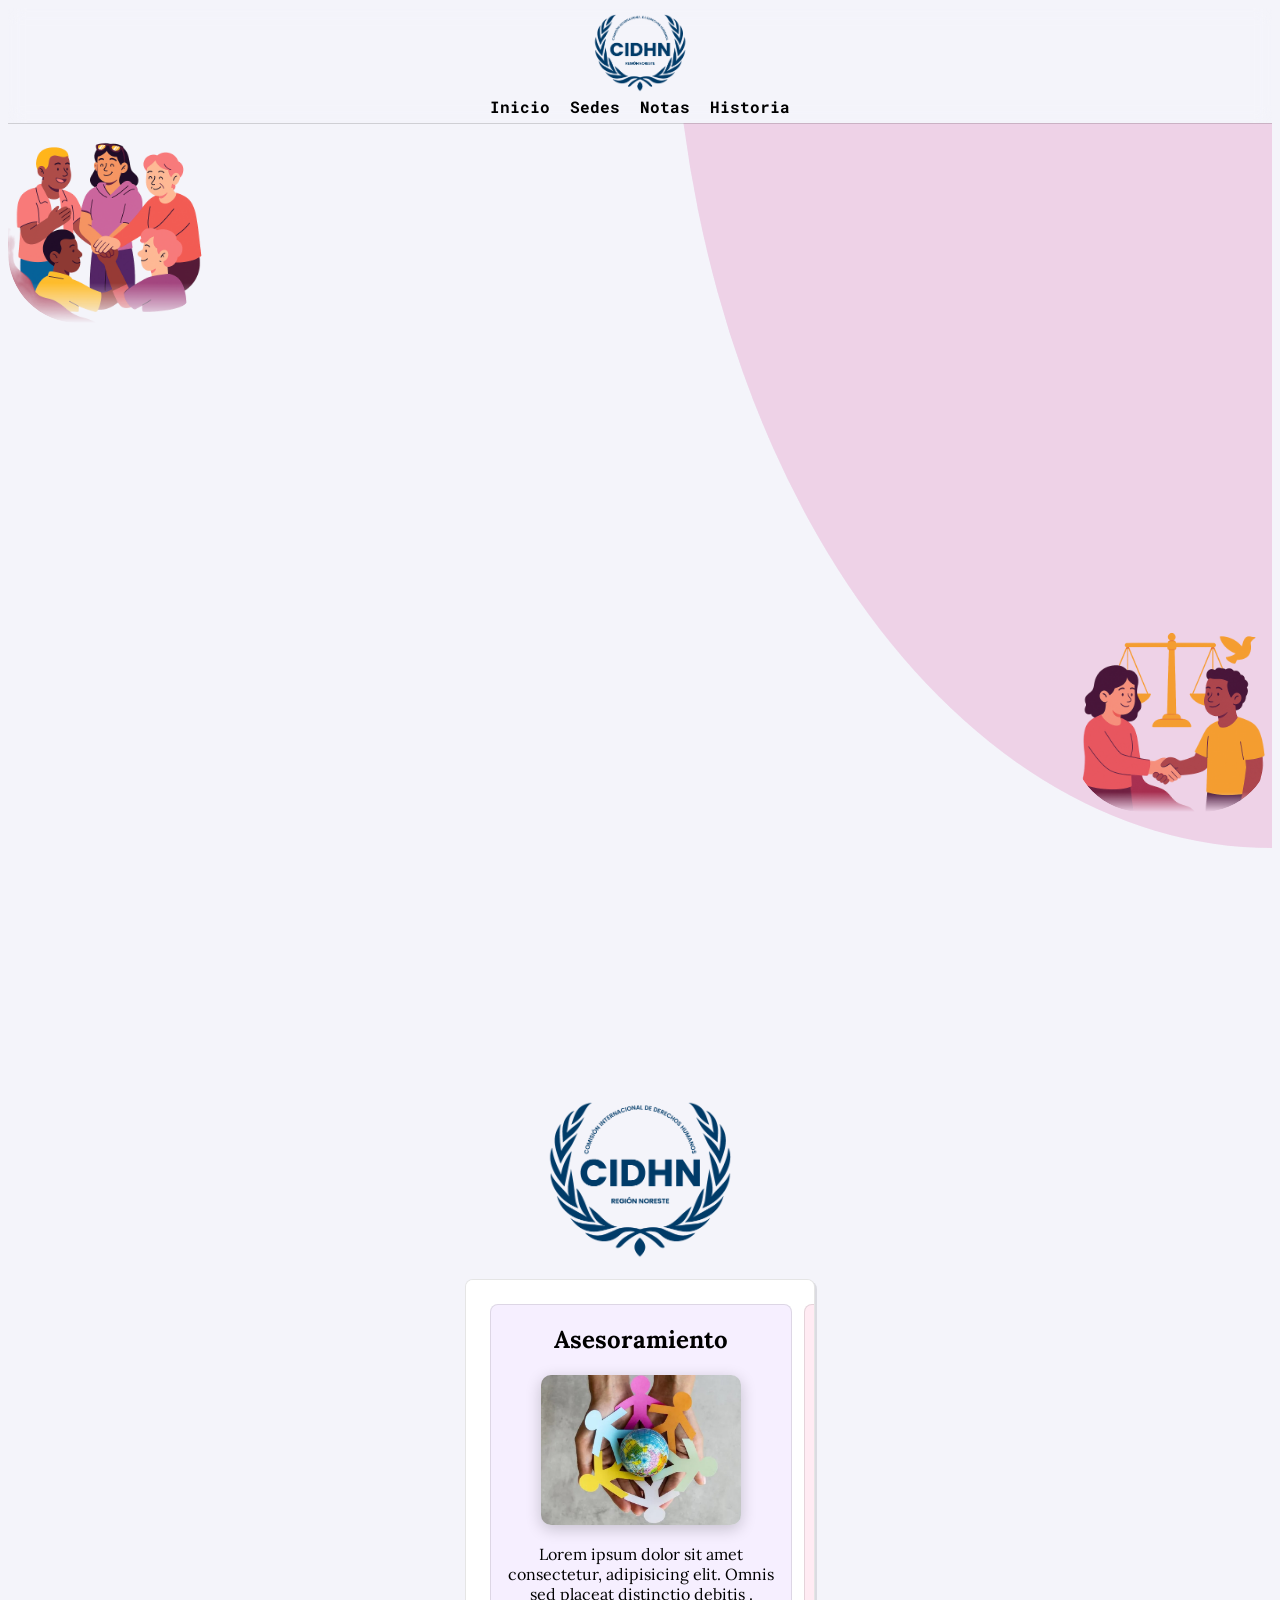
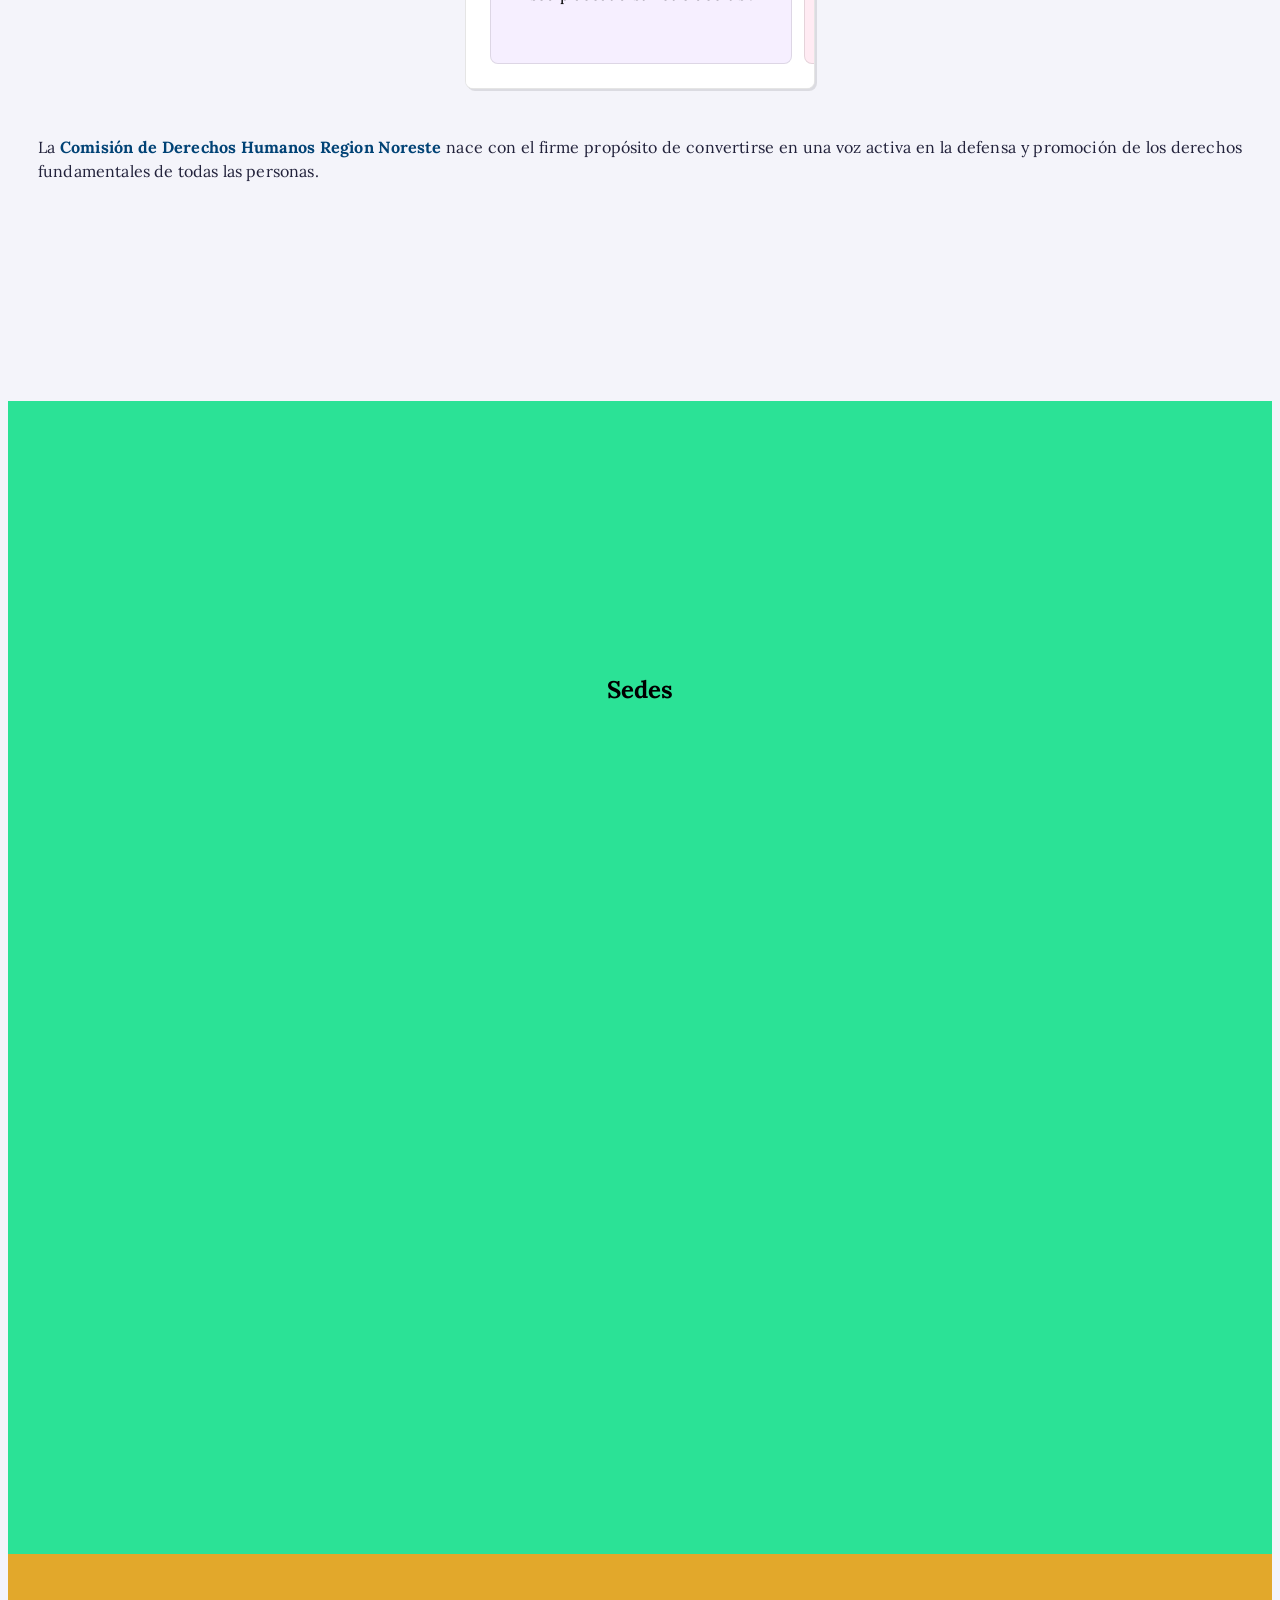
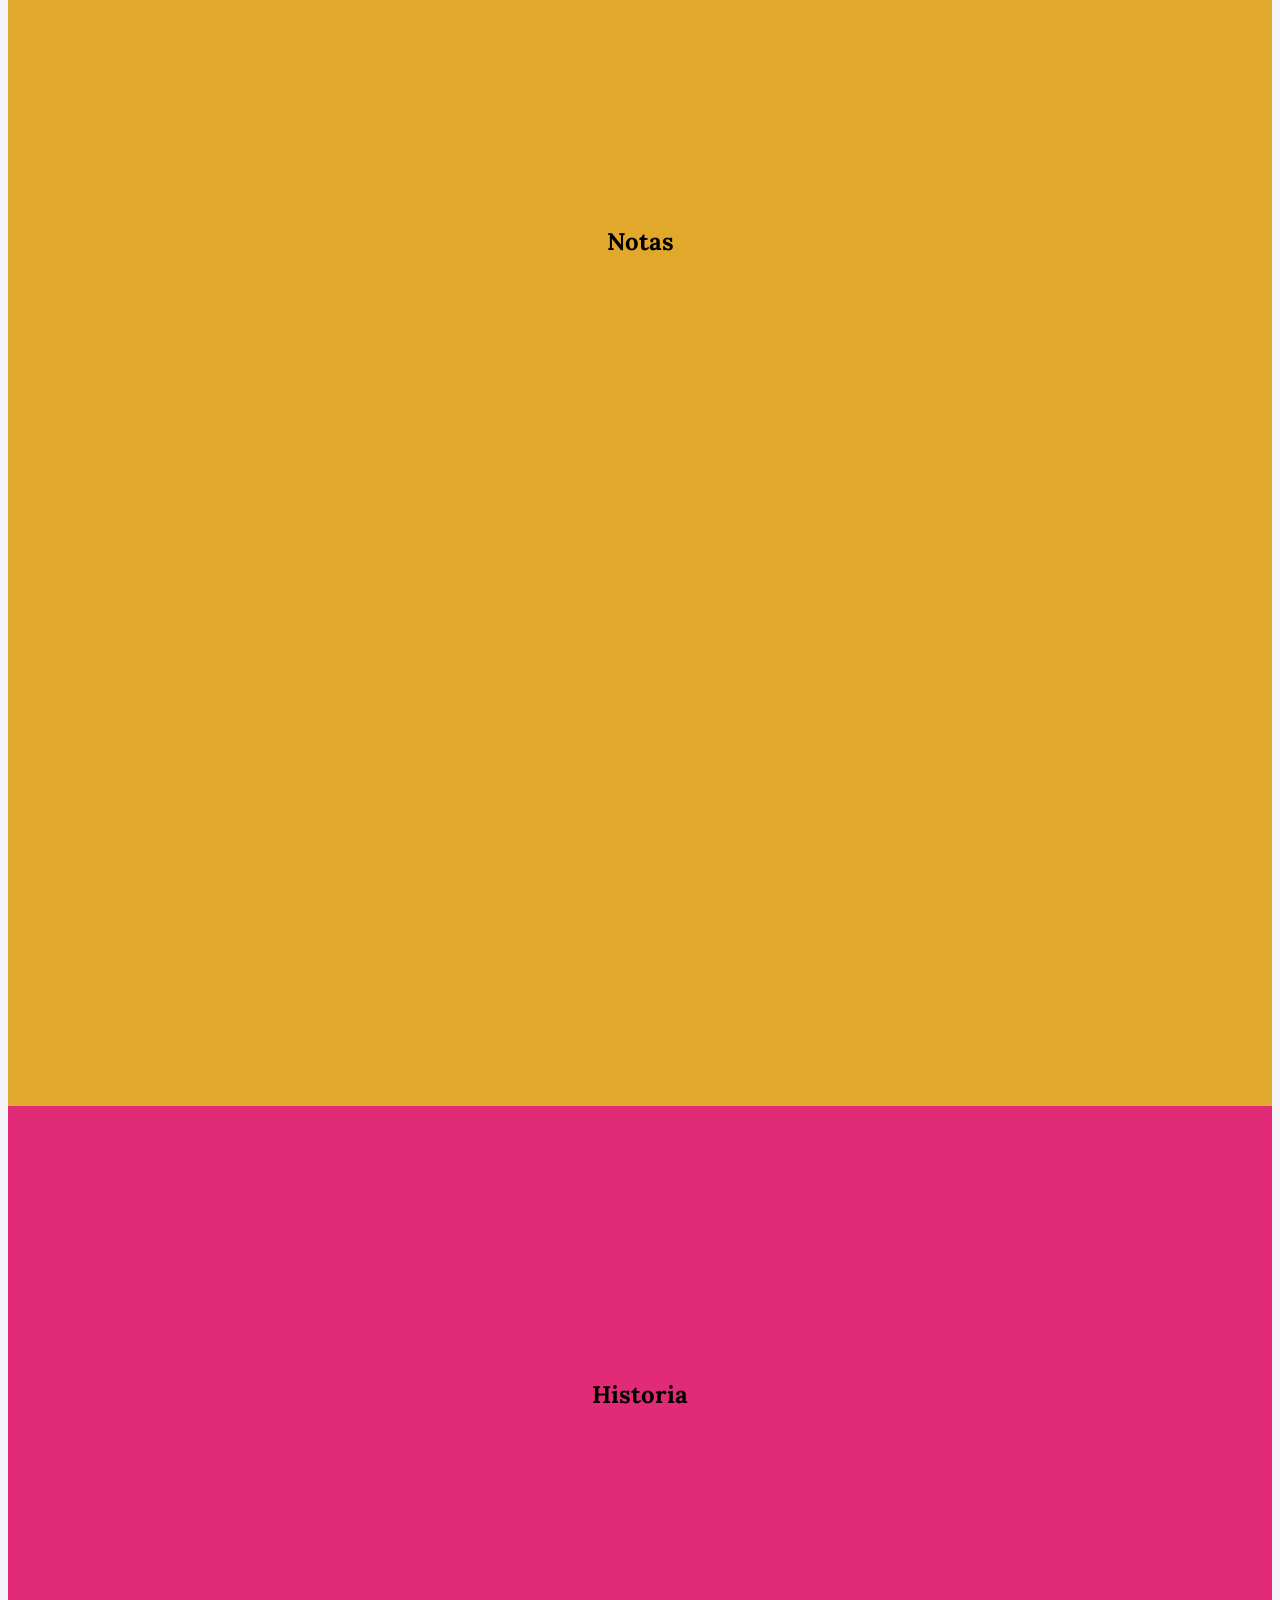
==== index.html @ 3d2352e9 "first commit" ====
<!DOCTYPE html>
<html lang="en">

<head>
    <meta charset="UTF-8">
    <meta name="viewport" content="width=device-width, initial-scale=1.0">
    <link rel="stylesheet" href="./src/public/css/style.css">
    <link
        href="https://fonts.googleapis.com/css2?family=Lora:ital,wght@0,400..700;1,400..700&family=Roboto+Mono:ital,wght@0,100..700;1,100..700&display=swap"
        rel="stylesheet">
    <link rel="stylesheet" href="./src/public/css/waves.css">

    <script src="./src/public/js/script.js"></script>
    <title>CIDHN</title>
</head>

<body>

    <header>
        <nav>
            <div>
                <img id="LogoHeader" src="./src/public/img/Logo.png" alt="">
            </div>

            <div class="Menu">
                <ul>
                    <li><a href="#Inicio">Inicio</a></li>
                    <li><a href="#Sedes">Sedes</a></li>
                    <li><a href="#Notas">Notas</a></li>
                    <li><a href="#Historia">Historia</a></li>
                </ul>
            </div>
        </nav>
    </header>

    <section id="Portada" class="Portada">
        <img id="portada1" src="./src/public/img/Portada/Respeto.png" alt="">
        <img id="portada2" src="./src/public/img/Portada/Justicia.png" alt="">

        <h1 class="Titulo">Comisión Internacional de Derechos Humanos Región Noreste</h1>

        <div class='box'>
            <div class='wave -one'> </div>
            <div class='wave -two'></div>
        </div>
    </section>

    <section id="Inicio">
        <div>
            <img src="./src/public/img/Logo.png" alt="">
        </div>


        <div class="galeria">
            <div class="item" id="card1">
                <h1>Asesoramiento</h1>
                <img src="./src/public/img/cards/derechos.jpg" alt="">
                <p>Lorem ipsum dolor sit amet consectetur, adipisicing elit. Omnis sed placeat distinctio debitis .</p>
            </div>
            <div class="item" id="card2">
                <h1>Asistencia infantil</h1>
                <img src="./src/public/img/cards/niños.jpg" alt="">
                <p>Lorem ipsum dolor sit amet consectetur, adipisicing elit. Omnis sed placeat distinctio debitis.</p>
            </div>
            <div class="item" id="card3">
                <h1>Derecho a salud digna</h1>
                <img src="./src/public/img/cards/salud.jpg" alt="">
                <p>Lorem ipsum dolor sit amet consectetur, adipisicing elit. Omnis sed placeat distinctio debitis.</p>
            </div>
        </div>

        <p>La <span>Comisión de Derechos Humanos Region Noreste</span> nace con el firme propósito de convertirse en una
            voz activa en la defensa y promoción de los derechos fundamentales de todas las personas. <br>


        </p>
    </section>











    <section id="Sedes">
        <h1>Sedes</h1>
    </section>
    <section id="Notas">
        <h1>Notas</h1>
    </section>
    <section id="Historia">
        <h1>Historia</h1>
    </section>

</body>

</html>
---- src/public/css/style.css ----
html {
  scroll-behavior: smooth;
}
body {
  background: #f4f4fa;
  font-family: "Lora", "Roboto Mono", sans-serif;
}

header {
  height: 100px;
  position: sticky;
  top: 0;
  left: 0;
  width: 100%;
  z-index: 1000;
  display: flex;
  flex-direction: column;
  align-items: center;
  justify-content: center;
  backdrop-filter: blur(8px); /* desenfoque para efecto glass */
  transition: height 1s;
  box-shadow: 0 1px 0 0 rgba(0, 0, 0, 0.15);
  padding-bottom: 15px;
}

header.oculto {
  width: 100%;
  height: 50px;
}

#LogoHeader {
  padding-top: 15px;
  transition: opacity 0.5s; /* transición suave de opacidad */
  transition: width 0.8s; /* transición suave de opacidad */
  opacity: 1;
  width: 100px;
  /*  margin-top: 25px; */
}

#LogoHeader.oculto {
  pointer-events: none; /* Opcional: evita que se pueda hacer clic */
  opacity: 0;
  width: 0px;
}

.Menu {
  width: 100%;
}

nav {
  margin: 10px 0;
  display: flex;
  flex-direction: column;
  align-items: center;
  justify-content: center;
}

ul {
  padding: 0;
  margin: 0;
  display: flex;
  justify-content: center;
  gap: 20px;
  list-style: none;
}

li {
  font-family: "Roboto Mono", Poppins, "Courier New", Courier, monospace;
  font-size: 1rem;
  font-weight: 500;
  font-weight: bold;
}

li a {
  color: black;
  text-decoration: none !important;
}

section {
  padding-top: 0;
  /* Sin espacio arriba por defecto */
  text-align: center;
  min-height: 100vh;
  overflow: hidden; /* Limita el contenido visual al área del section */  
}

section:not(.Portada) {
   padding-top: 20%;
  /* Solo los que NO son .inicio */
}

/* Section Portada */

#Portada { 
  position: relative;
  scroll-margin-top: 140px;
  min-height: auto;
  height: 725px; /* <-- Aquí cambias la altura */
}

.Titulo {
  color: #004275;
  margin-top: 60%;
  font-size: 2.5rem;
}

#Portada img {
  width: 200px;
  border-radius: 70px;
}

#portada1 {
  position: absolute;
  top: 0;
  left: 0;
  mask-image: linear-gradient(black 80%, transparent);
}

#portada2 {
  position: absolute;
  bottom: 5%;
  right: 0;
  mask-image: linear-gradient(rgb(255, 255, 255) 90%, transparent);
}
/* Section Inicio */
#Portada,
#Inicio,
#Sedes,
#Notas,
#Historia {
  scroll-margin-top: 115px; /* igual que la altura total del header */
}

#Inicio {
  
}

#Inicio img {
  width: 200px;
}

#Inicio > p {
  padding: 30px;
  text-align: justify;
  font-size: 1rem;
  letter-spacing: 0.01em;
  color: #22223b;
  line-height: 1.5;
  text-rendering: optimizeLegibility;
}
#Inicio > p span {
  font-weight: bold;
  color: #004275;
  font-size: 1.01rem;
}

.galeria {
  /* background-color: rgb(208, 226, 43); */
  display: flex;
  overflow-x: scroll;
  padding: 24px;
  width: 300px;
  height: 360px;
  scroll-snap-type: x mandatory;
  scroll-padding: 24px;
  border-radius: 8px;
  gap: 12px;
  margin: 1rem auto;
  background-color: #ffffff;
  border: 1px solid rgba(0, 0, 0, 0.1);
  box-shadow: 2px 2px 0 0 rgba(0, 0, 0, 0.1);
  scrollbar-width: none;
}

.galeria .item {
  flex: 0 0 100%;
  padding: 0px;
  border-radius: 8px;
  scroll-snap-align: start;
  border: 1px solid rgba(0, 0, 0, 0.1);
}
.item p {
  margin: 10px 0;
  padding: 5px 10px;
}

.item img {
  width: 90%;
  height: 150px;
  object-fit: cover;
  border-radius: 10px;
  box-shadow: 0 4px 16px rgba(0, 0, 0, 0.2);
}

#card1 {
  background-color: rgba(176, 127, 255, 0.121);
}
#card2 {
  background-color: rgba(253, 94, 155, 0.121);
}
#card3 {
  background-color: rgba(202, 37, 207, 0.121);
}

/* Section Sedes */
#Sedes {
  background-color: rgb(43, 226, 150);
  scroll-margin-top: 150px;
}

/* Section Notas */
#Notas {
  background-color: rgb(226, 168, 43);
  scroll-margin-top: 150px;
}

/* Section Historia */
#Historia {
  background-color: rgb(226, 43, 119);
  scroll-margin-top: 150px;
}
---- src/public/css/waves.css ----
.wave {
  /* margin-left: 150px;
  margin-top: 250px; */
  position: absolute;
  width: 1200px;
  height: 1800px; 
  border-radius: 50%;
  opacity: 0.4;
  bottom: 0;
  left: 100%;
  transform: translateX(-50%); 
}

.wave.-one {
  animation: rotate 15s infinite linear;
  opacity: 5%;
  background: rgb(255, 0, 0);
}

.wave.-two {
  animation: rotate 25s infinite linear;
  opacity: 10%;
  background: rgb(180, 20, 180);
}

@keyframes rotate {
  from {
    transform: translateX(-80%) rotate(0deg);
  }
  to {
    transform: translateX(-50%) rotate(360deg);
  }
}
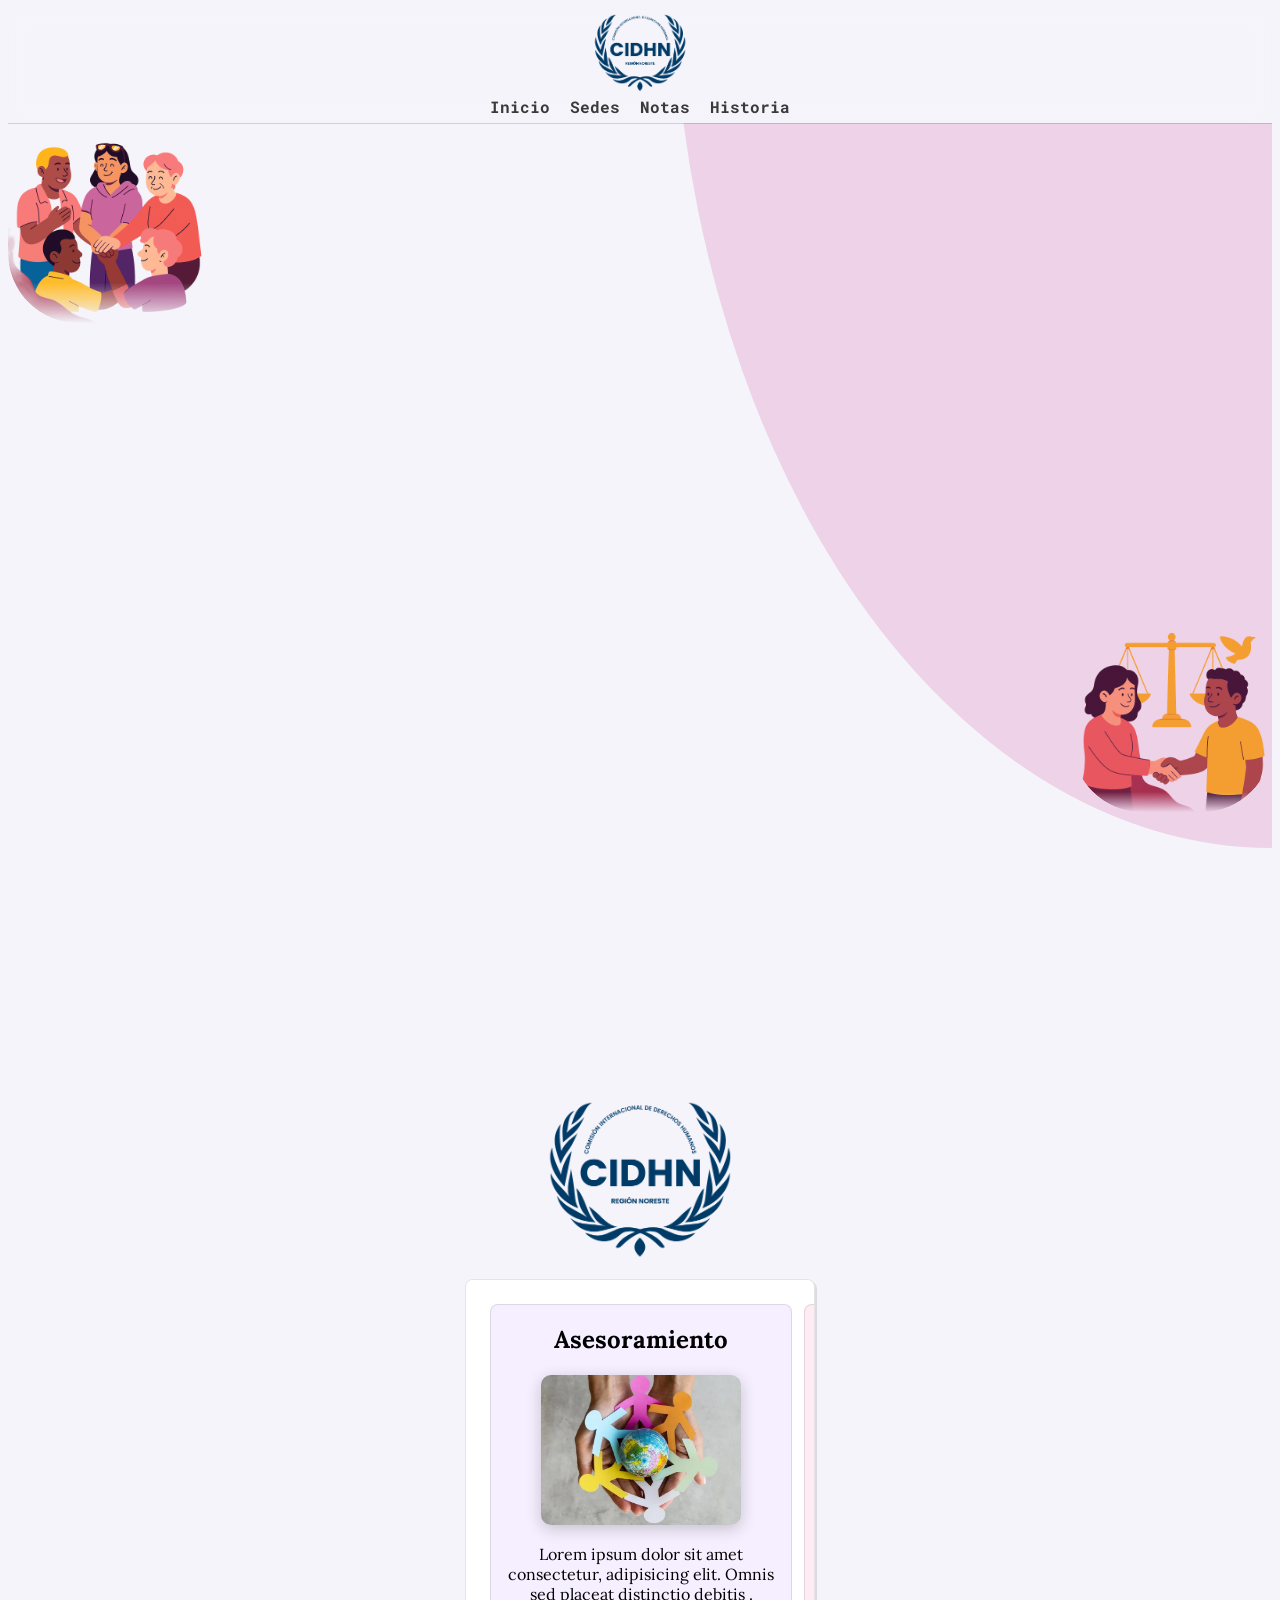
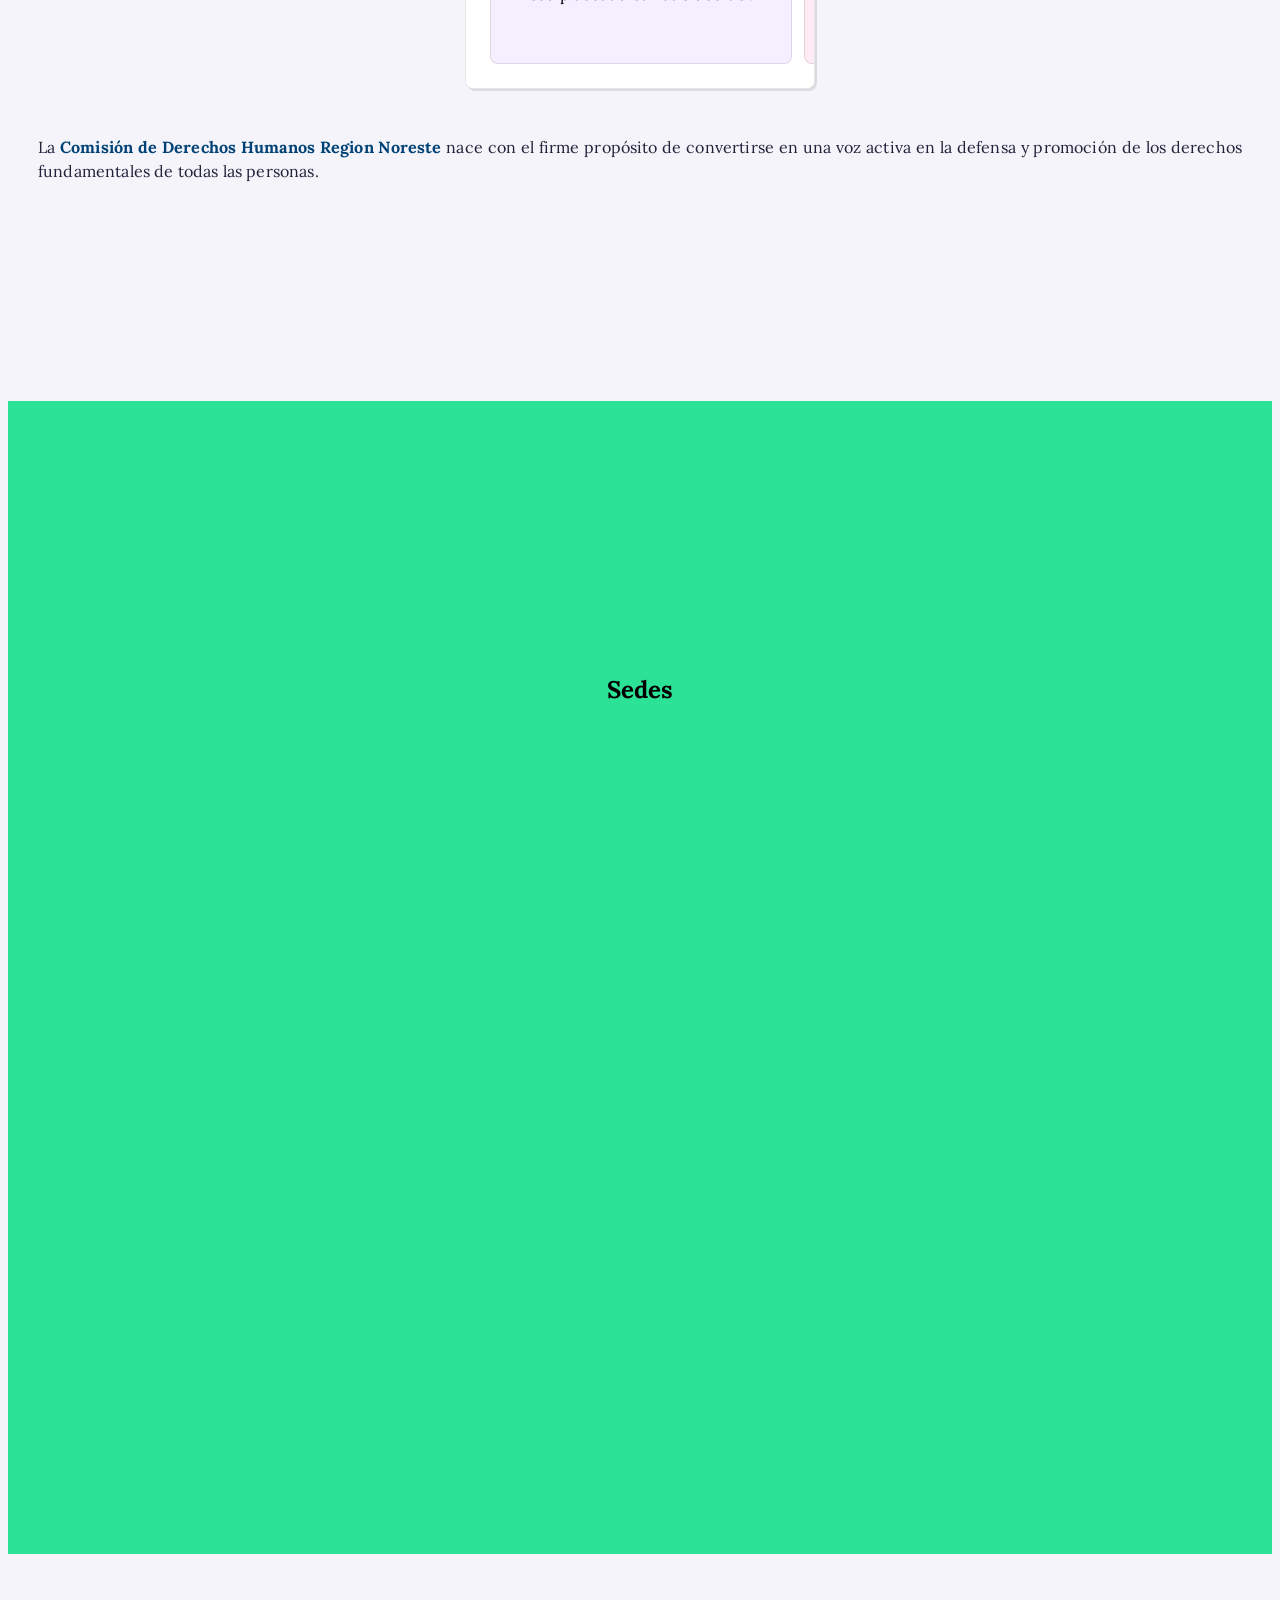
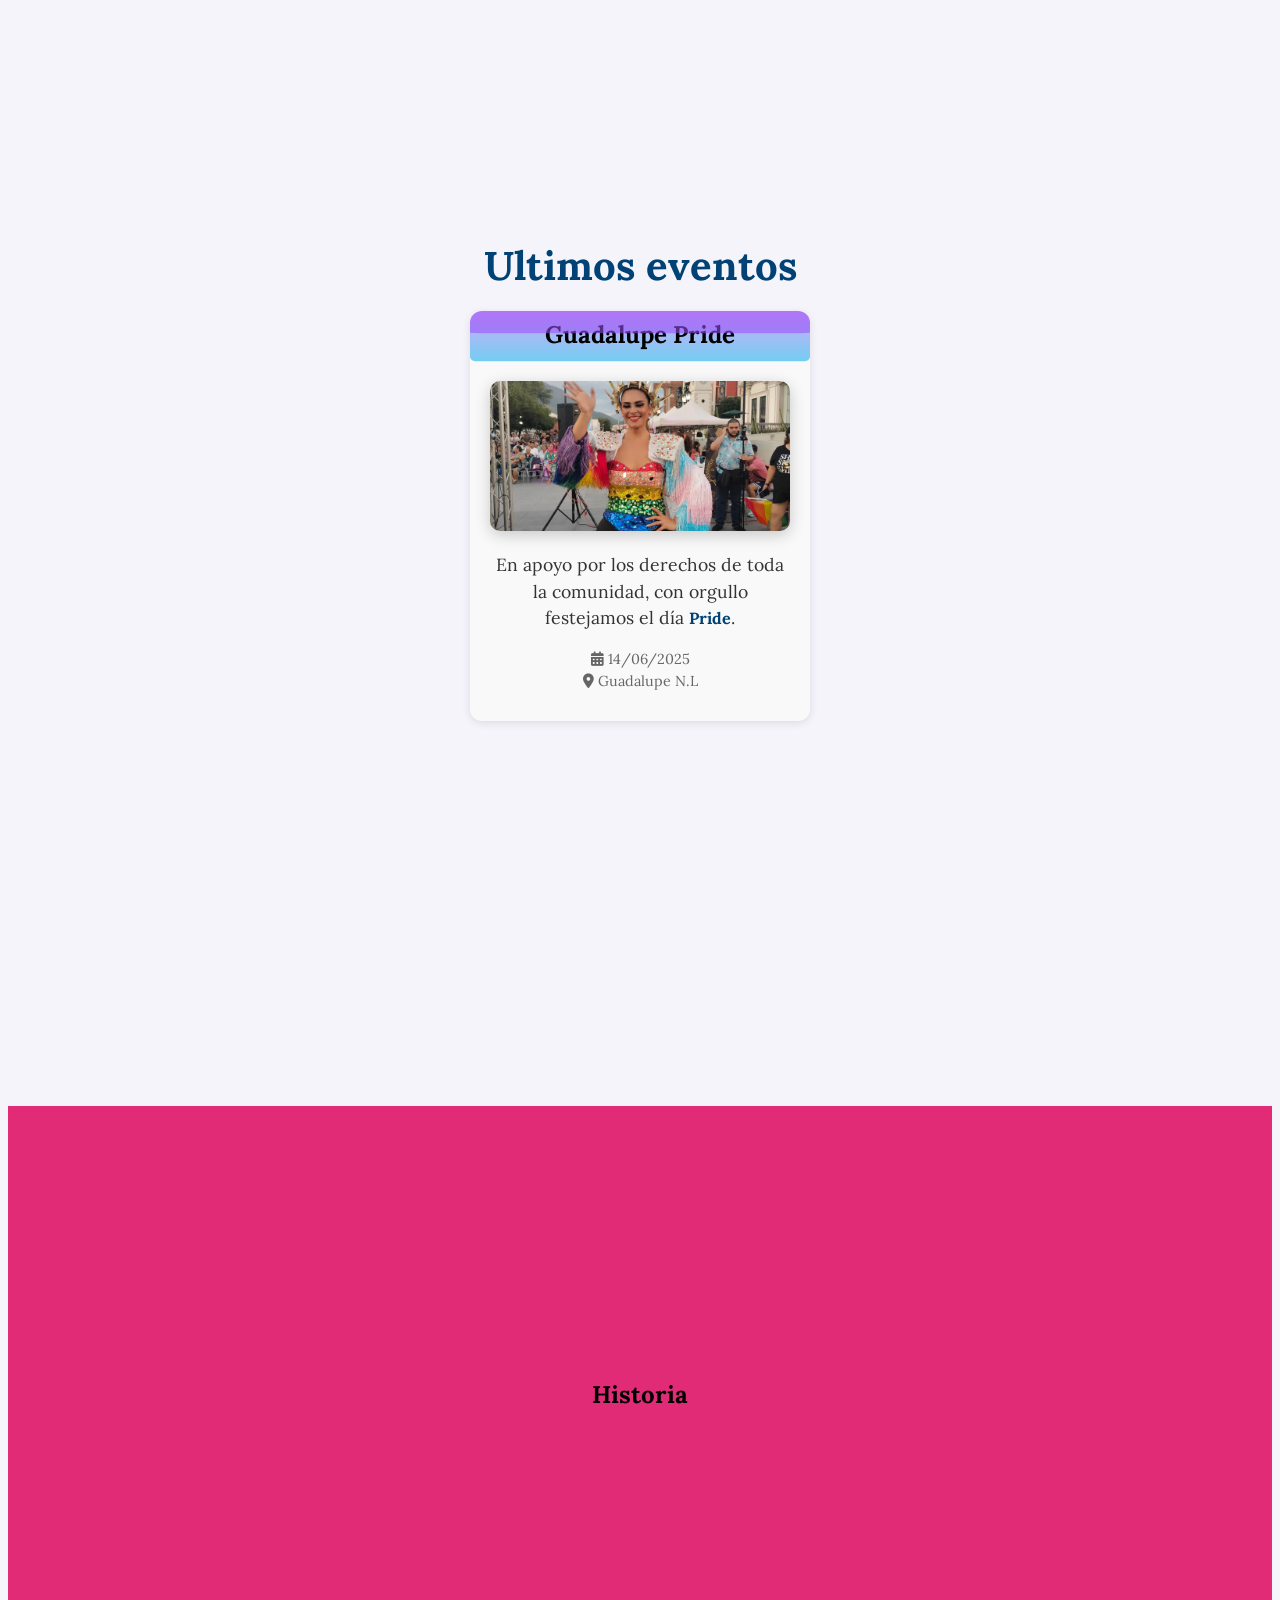
==== commit aef598e8: "Nuevo registro" ====
--- a/index.html
+++ b/index.html
@@ -9,6 +9,8 @@
         href="https://fonts.googleapis.com/css2?family=Lora:ital,wght@0,400..700;1,400..700&family=Roboto+Mono:ital,wght@0,100..700;1,100..700&display=swap"
         rel="stylesheet">
     <link rel="stylesheet" href="./src/public/css/waves.css">
+    <link rel="stylesheet" href="./src/public/css/cards.css">
+    <link rel="stylesheet" href="https://cdn.jsdelivr.net/npm/@fortawesome/fontawesome-free@6.5.2/css/all.min.css">
 
     <script src="./src/public/js/script.js"></script>
     <title>CIDHN</title>
@@ -89,9 +91,33 @@
     <section id="Sedes">
         <h1>Sedes</h1>
     </section>
+
+
+
+
     <section id="Notas">
-        <h1>Notas</h1>
+        <h1>Ultimos eventos</h1>
+        <div class="notas">
+            <div class="nota">
+                <div class="wrapper">
+                    <div class="waveNote"></div>
+                    <h2>Guadalupe Pride</h2>
+                </div>
+                <div class="contenido-nota">
+                    <img src="./src/public/img/historias/h1.jpg" alt="">
+                    <p>En apoyo por los derechos de toda la comunidad, con orgullo festejamos el día <span>Pride</span>.
+                    </p>
+
+                    <p class="footerNote"><i class="fa-solid fa-calendar-days"></i> 14/06/2025 <br>
+                        <i class="fa-solid fa-location-dot"></i> Guadalupe N.L
+                    </p>
+                </div>
+            </div>
+        </div>
     </section>
+
+
+
     <section id="Historia">
         <h1>Historia</h1>
     </section>
--- a/src/public/css/style.css
+++ b/src/public/css/style.css
@@ -72,7 +72,7 @@
 }
 
 li a {
-  color: black;
+  color: rgb(58, 58, 58);
   text-decoration: none !important;
 }
 
@@ -81,17 +81,17 @@
   /* Sin espacio arriba por defecto */
   text-align: center;
   min-height: 100vh;
-  overflow: hidden; /* Limita el contenido visual al área del section */  
+  overflow: hidden; /* Limita el contenido visual al área del section */
 }
 
 section:not(.Portada) {
-   padding-top: 20%;
+  padding-top: 20%;
   /* Solo los que NO son .inicio */
 }
 
 /* Section Portada */
 
-#Portada { 
+#Portada {
   position: relative;
   scroll-margin-top: 140px;
   min-height: auto;
@@ -132,7 +132,6 @@
 }
 
 #Inicio {
-  
 }
 
 #Inicio img {
@@ -210,8 +209,73 @@
 
 /* Section Notas */
 #Notas {
-  background-color: rgb(226, 168, 43);
   scroll-margin-top: 150px;
+}
+
+#Notas > h1 {
+  color: #004275;
+  font-size: 2.5rem;
+  margin-bottom: 20px;
+  font-weight: bold;
+}
+
+.notas {
+  display: flex;
+  flex-direction: column;
+  align-items: center;
+  justify-content: center;
+}
+
+.notas .nota {
+  width: 300px;
+  height: 300px;
+  border-radius: 8px;
+  box-shadow: 0 4px 16px rgba(0, 0, 0, 0.2);
+  padding: 10px 20px;
+
+  position: relative;
+  overflow: hidden;
+  background-color: #f9f9f9;
+  border-radius: 12px;
+  box-shadow: 0 2px 8px rgba(0, 0, 0, 0.1);
+
+  padding-bottom: 100px; /* Espacio para las olas */
+}
+
+.nota .titulo {
+  font-size: 1.2rem;
+  font-weight: bold;
+  color: #004275;
+  margin-bottom: 10px;
+  background-color: rgb(120, 199, 199);
+}
+
+.nota img {
+  margin-top: 20%;
+  width: 100%;
+  height: 150px;
+  object-fit: cover;
+  border-radius: 10px;
+  box-shadow: 0 4px 16px rgba(0, 0, 0, 0.2);
+}
+
+.nota p {
+  font-size: 1.1rem;
+  color: #333;
+  line-height: 1.5;
+}
+
+span {
+  font-weight: bold;
+  color: #004275;
+  font-size: 1.01rem;
+}
+
+.nota .footerNote {
+  text-align: center;
+  margin-top: auto;
+  font-size: 0.9rem;
+  color: #666;
 }
 
 /* Section Historia */
--- a/src/public/css/waves.css
+++ b/src/public/css/waves.css
@@ -30,4 +30,4 @@
   to {
     transform: translateX(-50%) rotate(360deg);
   }
-}
+}
--- a/src/public/css/cards.css
+++ b/src/public/css/cards.css
@@ -0,0 +1,30 @@
+
+.wrapper {
+  width: 100%;
+  height: 15%;
+  position: absolute;
+  left: 50%;
+  top: 20px;
+  transform: translate(-50%, -50%);
+  border-radius: 5px;
+  background-image: linear-gradient(to top, #11adeb93 0%, #e7a4fd 100%);
+  overflow: hidden;
+}
+
+.waveNote {
+  width: 1000px;
+  height: 1025px;
+  position: absolute;
+  top: -800%; 
+  left: 50%;
+  margin-left: -500px;
+  margin-top: -500px;
+  border-radius: 35%;
+  background: rgba(152, 80, 247, 0.568);
+  animation: wave 15s infinite linear;
+}
+
+@keyframes wave {
+  from { transform: rotate(0deg);}
+  from { transform: rotate(360deg);}
+}
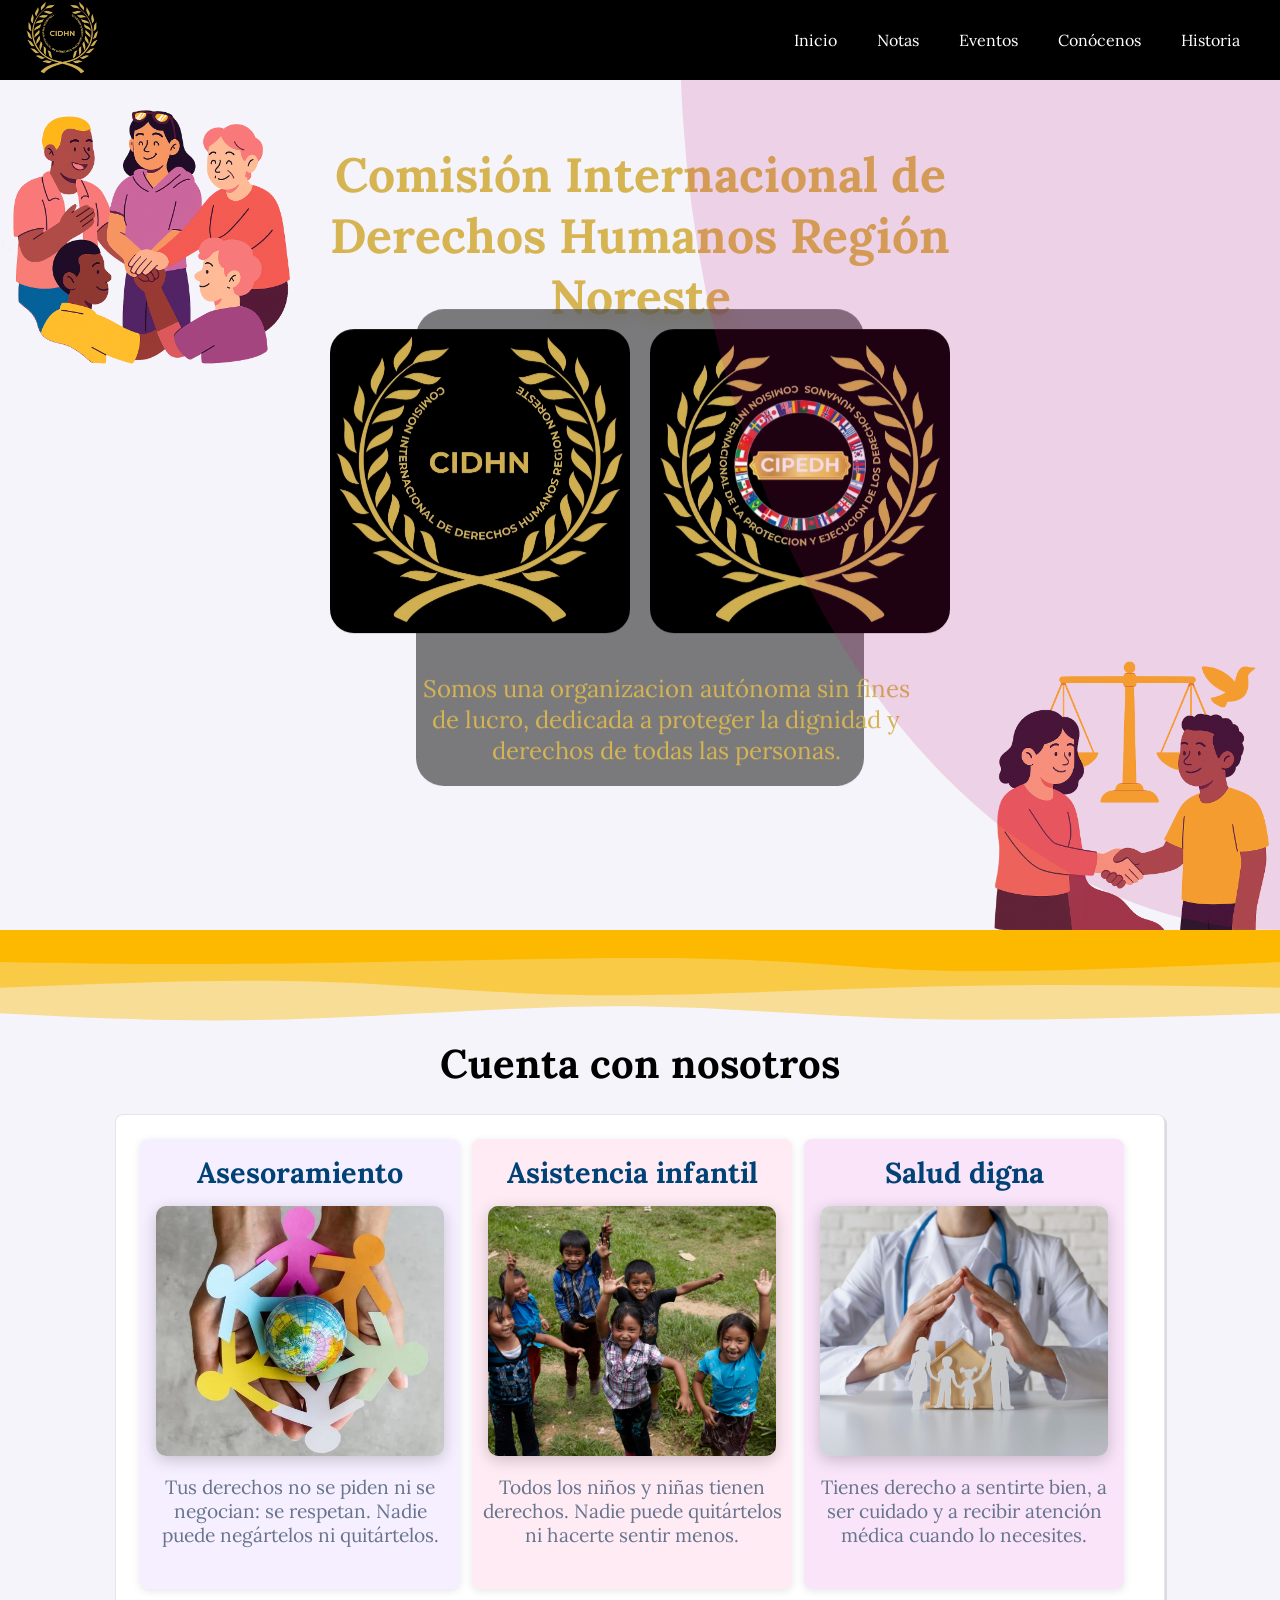
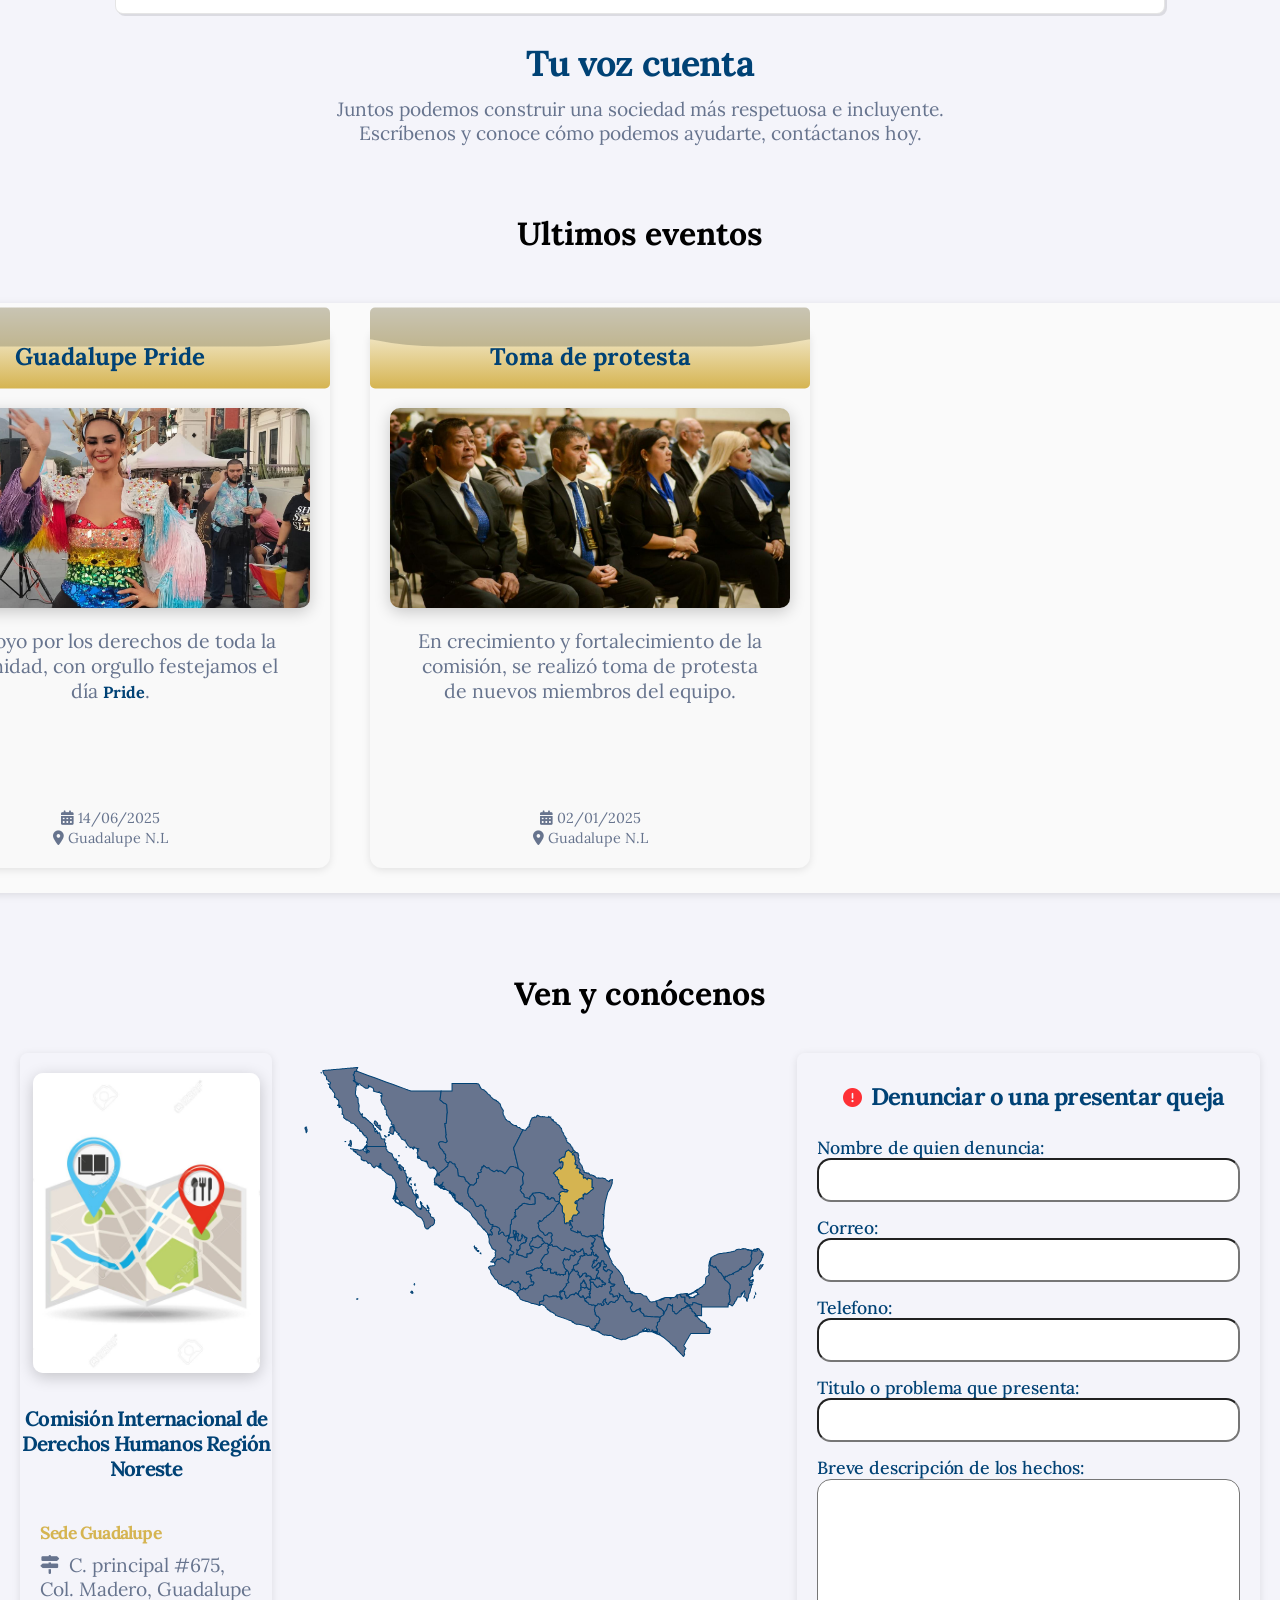
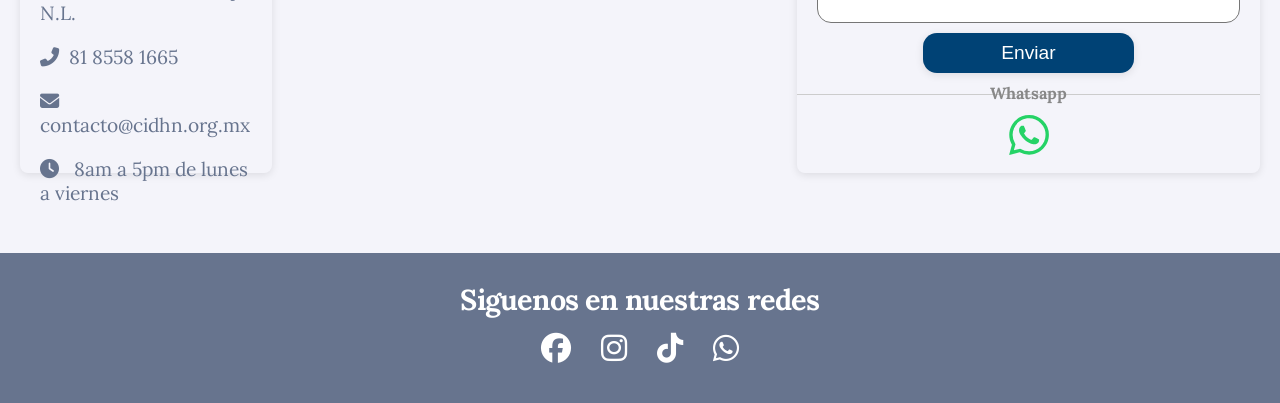
==== commit 9457b98b: "diseño completo, falta optimizacion" ====
--- a/index.html
+++ b/index.html
@@ -5,9 +5,15 @@
     <meta charset="UTF-8">
     <meta name="viewport" content="width=device-width, initial-scale=1.0">
     <link rel="stylesheet" href="./src/public/css/style.css">
+    <link rel="stylesheet" href="./src/public/css/responsive.css">
     <link
-        href="https://fonts.googleapis.com/css2?family=Lora:ital,wght@0,400..700;1,400..700&family=Roboto+Mono:ital,wght@0,100..700;1,100..700&display=swap"
+        href="https://fonts.googleapis.com/css2?family=Lora:ital,wght@0,400..700;1,400..700&family=Roboto+Mono:ital,wght@0,100..700;1,100..700&Poppins:ital,wght@0,100;0,200;0,300;0,400;0,500;0,600;0,700;0,800;0,900;1,100;1,200;1,300;1,400;1,500;1,600;1,700;1,800;1,900&display=swap"
         rel="stylesheet">
+
+    <link rel="preconnect" href="https://fonts.googleapis.com">
+    <link rel="preconnect" href="https://fonts.gstatic.com" crossorigin>
+
+
     <link rel="stylesheet" href="./src/public/css/waves.css">
     <link rel="stylesheet" href="./src/public/css/cards.css">
     <link rel="stylesheet" href="https://cdn.jsdelivr.net/npm/@fortawesome/fontawesome-free@6.5.2/css/all.min.css">
@@ -19,89 +25,123 @@
 <body>
 
     <header>
+        <div class="logo">
+            <img id="LogoHeader" src="./src/public/img/Logos/CIDHN-min-wp.webp" alt="">
+        </div>
         <nav>
-            <div>
-                <img id="LogoHeader" src="./src/public/img/Logo.png" alt="">
-            </div>
-
-            <div class="Menu">
-                <ul>
-                    <li><a href="#Inicio">Inicio</a></li>
-                    <li><a href="#Sedes">Sedes</a></li>
-                    <li><a href="#Notas">Notas</a></li>
-                    <li><a href="#Historia">Historia</a></li>
-                </ul>
-            </div>
+            <ul class="menu">
+                <li class="hideOnMobile"><a href="#portada">Inicio</a></li>
+                <li class="hideOnMobile"><a href="#notas">Notas</a></li>
+                <li class="hideOnMobile"><a href="#eventos">Eventos</a></li>
+                <li class="hideOnMobile"><a href="#contacto">Conócenos</a></li>
+                <li class="hideOnMobile"><a href="#historia">Historia</a></li>
+                <li class="menu-button" onclick="showSideBar()"><a><svg xmlns="http://www.w3.org/2000/svg" height="24px"
+                            viewBox="0 -960 960 960" width="24px" fill="#e3e3e3">
+                            <path d="M120-240v-80h720v80H120Zm0-200v-80h720v80H120Zm0-200v-80h720v80H120Z" />
+                        </svg></a></li>
+            </ul>
+
+            <ul class="menu-responsive">
+                <li onclick="hideSideBar()"><a><svg xmlns="http://www.w3.org/2000/svg" height="24px"
+                            viewBox="0 -960 960 960" width="24px" fill="#e3e3e3">
+                            <path
+                                d="m256-200-56-56 224-224-224-224 56-56 224 224 224-224 56 56-224 224 224 224-56 56-224-224-224 224Z" />
+                        </svg></a></li>
+                <li onclick="hideSideBar()"><a href="#portada">Inicio</a></li>
+                <li onclick="hideSideBar()"><a href="#notas">Notas</a></li>
+                <li onclick="hideSideBar()"><a href="#eventos">Eventos</a></li>
+                <li onclick="hideSideBar()"><a href="#contacto">Conócenos</a></li>
+                <li onclick="hideSideBar()"><a href="#historia">Historia</a></li>
+
+            </ul>
         </nav>
     </header>
-
-    <section id="Portada" class="Portada">
-        <img id="portada1" src="./src/public/img/Portada/Respeto.png" alt="">
+ 
+    <!-- Portada -->
+    <section id="portada" class="Portada">
+        <img id="portada1" src="./src/public/img/Portada/Respeto.webp" alt="">
         <img id="portada2" src="./src/public/img/Portada/Justicia.png" alt="">
 
         <h1 class="Titulo">Comisión Internacional de Derechos Humanos Región Noreste</h1>
 
+        <div class="subPortada">
+            <div class="logos">
+                <img id="logoOficial1" class="logoOficial" src="./src/public/img/Logos/CIDHN-min-wp.webp" alt="CIDHN Logo">
+                <img id="logoOficial2" class="logoOficial" src="./src/public/img/Logos/CIPED-min-wp.webp" alt="CIPED Logo">
+            </div>
+
+            <p class="presentacion">Somos una organizacion autónoma sin fines de lucro, dedicada a proteger la dignidad
+                y derechos de todas las personas.</p>
+        </div>
         <div class='box'>
             <div class='wave -one'> </div>
             <div class='wave -two'></div>
         </div>
     </section>
 
-    <section id="Inicio">
-        <div>
-            <img src="./src/public/img/Logo.png" alt="">
-        </div>
-
+
+    <!-- Notas  -->
+    <section id="notas">
+        <svg id="SeparadorVertical" viewBox="0 0 1440 390" preserveAspectRatio="none"
+            xmlns="http://www.w3.org/2000/svg">
+            <path
+                d="M 0,400 L 0,75 C 147.10714285714283,58.892857142857146 294.21428571428567,42.78571428571429 415,54 C 535.7857142857143,65.21428571428571 630.2499999999999,103.75 747,103 C 863.7500000000001,102.25 1002.7857142857144,62.214285714285715 1122,51 C 1241.2142857142856,39.785714285714285 1340.6071428571427,57.39285714285714 1440,75 L 1440,400 L 0,400 Z"
+                stroke="none" stroke-width="0" fill="#fcb900" fill-opacity="0.4"
+                class="transition-all duration-300 ease-in-out delay-150 path-0" transform="rotate(-180 720 200)">
+            </path>
+            <path
+                d="M 0,400 L 0,175 C 128.03571428571428,182.67857142857144 256.07142857142856,190.35714285714286 390,180 C 523.9285714285714,169.64285714285714 663.7500000000001,141.24999999999997 778,146 C 892.2499999999999,150.75000000000003 980.9285714285713,188.64285714285717 1087,199 C 1193.0714285714287,209.35714285714283 1316.5357142857142,192.17857142857142 1440,175 L 1440,400 L 0,400 Z"
+                stroke="none" stroke-width="0" fill="#fcb900" fill-opacity="0.53"
+                class="transition-all duration-300 ease-in-out delay-150 path-1" transform="rotate(-180 720 200)">
+            </path>
+            <path
+                d="M 0,400 L 0,275 C 140.03571428571428,254.60714285714286 280.07142857142856,234.21428571428572 379,241 C 477.92857142857144,247.78571428571428 535.7499999999999,281.75 656,289 C 776.2500000000001,296.25 958.9285714285713,276.7857142857143 1100,270 C 1241.0714285714287,263.2142857142857 1340.5357142857142,269.1071428571429 1440,275 L 1440,400 L 0,400 Z"
+                stroke="none" stroke-width="0" fill="#fcb900" fill-opacity="1"
+                class="transition-all duration-300 ease-in-out delay-150 path-2" transform="rotate(-180 720 200)">
+            </path>
+        </svg>
+
+        <h1>Cuenta con nosotros</h1>
 
         <div class="galeria">
             <div class="item" id="card1">
                 <h1>Asesoramiento</h1>
                 <img src="./src/public/img/cards/derechos.jpg" alt="">
-                <p>Lorem ipsum dolor sit amet consectetur, adipisicing elit. Omnis sed placeat distinctio debitis .</p>
-            </div>
+                <p>Tus derechos no se piden ni se negocian: se respetan. Nadie puede negártelos ni quitártelos.</p>
+            </div>
+
             <div class="item" id="card2">
                 <h1>Asistencia infantil</h1>
                 <img src="./src/public/img/cards/niños.jpg" alt="">
-                <p>Lorem ipsum dolor sit amet consectetur, adipisicing elit. Omnis sed placeat distinctio debitis.</p>
+                <p>Todos los niños y niñas tienen derechos. Nadie puede quitártelos ni hacerte sentir menos.</p>
             </div>
             <div class="item" id="card3">
-                <h1>Derecho a salud digna</h1>
+                <h1>Salud digna</h1>
                 <img src="./src/public/img/cards/salud.jpg" alt="">
-                <p>Lorem ipsum dolor sit amet consectetur, adipisicing elit. Omnis sed placeat distinctio debitis.</p>
-            </div>
-        </div>
-
-        <p>La <span>Comisión de Derechos Humanos Region Noreste</span> nace con el firme propósito de convertirse en una
-            voz activa en la defensa y promoción de los derechos fundamentales de todas las personas. <br>
-
-
-        </p>
+                <p>Tienes derecho a sentirte bien, a ser cuidado y a recibir atención médica cuando lo necesites.</p>
+            </div> 
+        </div>
+
+        <div class="mensaje">
+            <h3>Tu voz cuenta</h3>
+            <p>Juntos podemos construir una sociedad más respetuosa e incluyente. <br>Escríbenos y conoce cómo podemos
+                ayudarte, contáctanos hoy.</p>
+        </div>
     </section>
 
 
 
 
 
-
-
-
-
-
-
-    <section id="Sedes">
-        <h1>Sedes</h1>
-    </section>
-
-
-
-
-    <section id="Notas">
+    <!-- Eventos -->
+    <section id="eventos">
+
         <h1>Ultimos eventos</h1>
         <div class="notas">
             <div class="nota">
                 <div class="wrapper">
                     <div class="waveNote"></div>
-                    <h2>Guadalupe Pride</h2>
+                    <h2 class="titulo">Guadalupe Pride</h2>
                 </div>
                 <div class="contenido-nota">
                     <img src="./src/public/img/historias/h1.jpg" alt="">
@@ -113,15 +153,510 @@
                     </p>
                 </div>
             </div>
+
+
+            <div class="nota">
+                <div class="wrapper">
+                    <div class="waveNote"></div>
+                    <h2 class="titulo">Toma de protesta</h2>
+                </div>
+                <div class="contenido-nota">
+                    <img src="./src/public/img/historias/h2.jpg" alt="">
+                    <p>En crecimiento y fortalecimiento de la comisión, se realizó toma de protesta de nuevos miembros
+                        del equipo.
+                    </p>
+
+                    <p class="footerNote"><i class="fa-solid fa-calendar-days"></i> 02/01/2025 <br>
+                        <i class="fa-solid fa-location-dot"></i> Guadalupe N.L
+                    </p>
+                </div>
+            </div>
+
+
+
         </div>
     </section>
 
 
 
-    <section id="Historia">
-        <h1>Historia</h1>
-    </section>
-
+    <!-- Sedes -->
+    <section id="contacto">
+        <h1>Ven y conócenos</h1>
+        <div class="container">
+            <div class="item">
+                <div class="datos">
+                    <img class="local" src="./src/public/img/lugar.jpg" alt="">
+
+                    <h3>Comisión Internacional de Derechos Humanos Región Noreste </h3>
+                    <h4>Sede Guadalupe</h4>
+                    <div class="direccion">
+                        <p><i class="fas fa-map-signs"></i>C. principal #675, Col. Madero, Guadalupe N.L.</p>
+                        <p><i class="fas fa-phone-alt"></i>81 8558 1665</p>
+                        <p><i class="fas fa-envelope"></i> contacto@cidhn.org.mx</p>
+                        <p><i class="fas fa-clock"></i> 8am a 5pm de lunes a viernes</p>
+                    </div>
+                </div>
+
+            </div>
+
+
+            <div class="item">
+                <div class="mapContainer">
+                    <svg class="#mapa" id="mapa" version="1.2" viewbox="0 0 1000 630"
+                        xmlns="http://www.w3.org/2000/svg">
+                        <g id="features">
+                            <path
+                                d="M147.3 35.9l0.1 0 1.1 0.4 11.7 4.3 11.8 4.3 11.7 4.3 11.8 4.3 11.7 4.3 11.8 4.2 11.7 4.3 11.8 4.3 1.4 0.5 1.5 0.6 1.5 0.5 1.5 0.6 1.4 0.6 1.5 0.5 1.5 0.6 1.5 0.5 0.8 0.3 1.7 0.2 1.7 0 1.2 0 1.2 0 1.2 0 1.3 0 1.2 0 1.2 0 1.2 0 1.3 0 1.2 0 1.2 0 1.2 0 1.3 0 1.2 0 1.2 0 1.3 0 1.2 0 1.2 0 1.2 0 1.3 0 1.2 0 1.2 0 1.2 0 1.3 0 1.2 0 1.2 0 1.2 0 1.3 0 1.2 0 1.2 0 1.2 0 1.3 0 1.2 0 1.2 0 1.3 0 1.2 0 1.2 0 1.2 0 1.3 0 1.2 0 1.2 0 1.2 0 1.3 0 1.2 0 1.2 0 0.6 0 0.6 0 1.3 0 0.4 0-0.3 2.7-0.4 2.9-0.3 2.8-0.4 2.9-0.1 1-0.2 1.1-0.1 1-0.1 1.1-0.2 0.7 0 0.6 0 0.4 0.4 0.5 1.7 1.4 1.6 1.3 1.6 1.4 1.7 1.4 0.4 0.3 0.6 0.3 0.5 0.2 0.6 0.1 0.9 0.3 0.7 0.4 0.7 0.5 0.7 0.7 0.6 0.5 0.3 0.4 0.2 0.6 0.1 0.8 0 1 0.1 1.1 0.1 1 0.1 1 0 0.4 0.1 0.3 0 0.3 0 0.3 0.2 2.1 0.2 2.1 0.1 2.1 0.2 2.1 0.1 0.5 0 0.5-0.1 0.4-0.2 0.4-0.2 0.5-0.2 0.5 0 0.6 0 0.7 0 0.1 0 0.1-0.1 0.7-0.1 0.7 0 0.7-0.1 0.6-0.2 2.7-0.2 2.7-0.2 2.6-0.2 2.7-0.1 0.8-0.1 0.8 0 0.7-0.1 0.8 0 0.6-0.1 0.4-0.2 0.2-0.5 0-0.5 0-0.5 0-0.5 0-0.5 0 0.2 1.7 0.2 1.6 0.1 1.6 0.2 1.7 0.2 1.8 0.3 1.8 0.2 1.8 0.2 1.9 0.1 1.3 0.2 1.4 0.2 1.3 0.1 1.3 0.1 0.4 0 0.4 0 0.4 0.1 0.3 0.1 0.3 0.2 0.3 0.1 0.4-0.1 0.3-0.2 0.9-0.4 1.2-0.3 1.1 0 0.9 0.3 0.9 0.3 1 0.3 1 0.3 1 0.3 0.6 0.2 0.7 0.3 0.7 0.2 0.7 0.2 0.6 0.4 0.9 0.2 0.8 0 0.5-0.6 0.6-0.6 0.6-0.6 0.6-0.7 0.6-0.4 0.2-0.5 0-0.5-0.2-0.4-0.1-1-0.3-1-0.2-1-0.3-1-0.2-1.5-0.3-1.3-0.1-1.4 0-1.5 0.1-0.7 0.2-0.5 0.2-0.5 0.4-0.5 0.5-0.6 0.5-0.5 0.5-0.3 0.6 0.2 0.7 0.9 2.2 0.9 2.2 0.9 2.2 0.9 2.2 0.2 0.4 0.4 0.3 0.3 0.3 0.4 0.2 0.5 0.3 0.5 0.3 0.5 0.2 0.5 0.3 0.3 0.6 0.2 0.7 0.1 0.7 0.4 0.6 0.8 0.6 0.8 0.7 0.7 0.7 0.8 0.6-0.3 0.4-0.1 0.4-0.1 0.5 0.1 0.5 0.6 0.7 0.6 0.6 0.6 0.6 0.8 0.5 0.5 0.3 0.3 0.4 0.1 0.5 0.1 0.6 0 0.7-0.1 0.6-0.2 0.7-0.1 0.6 0 0.6 0.2 0.5 0.3 0.6 0.2 0.5 0.1 0.9-0.3 0.7-0.5 0.6-0.5 0.7-0.2 0.8 0.1 0.8 0.3 0.6 0.4 0.7 0.6 1 0.6 1 0.7 1 0.6 0.9 0.4 0.4 0.3 0.2 0.4 0 0.5-0.1 0.3 0 0.2-0.1 0.2 0 0.2 0.2 0.1 0.4 0.2 0.3 0.1 0.4 0.2 0.3-0.2 0.8-0.3 0.8-0.2 0.8-0.2 0.8 0 0.6 0 0.8-0.1 0.7-0.2 0.4-1.4 1.2-1.4 1.2-1.5 1.2-1.4 1.2-2.8 2.4-2.8 2.3-2.9 2.3-2.9 2.2-0.2 0.2-0.2 0.1-0.1 0.1-0.2 0.2-0.3 0.5-0.5-1-0.8-0.5 0.1 0.1 0.1 0.2 0.1 0.1 0.1 0.3-0.6-0.2-0.3-0.1-0.3 0.1-0.8 0.9-0.3 0-0.1-0.4 0.4-2.3-0.1-1.3-0.3-1.2-0.7-0.8-1-1.5-1.3-0.9-0.8-1.3-0.9-0.8-0.8-0.3-0.8-0.1-0.3-0.2 0.4-0.1 0.5 0.2 0.7 0.2-0.2-0.6-0.2-0.1 0.2-0.3-0.2-0.4-0.5 0-0.4-0.1-0.2-0.3-0.1-0.5-0.3 0.2-0.3 0.3-0.2-0.6-0.5-0.1-0.3 0.4-0.3 0.3-0.1 0.4 0.3 0.1 0.3 0.1 0.3 0 0.1 0.2-0.1 0.2 0 0.3 0.5 0.3 0.3 0.1 0 0.2-1-0.5-2.2-0.4-1.2 0.1-0.4 0.3-0.1 0.3-0.8-0.1-0.9-0.4-1.3-0.5-0.4-0.4-1.4-1.5-0.7-1.1-0.2-1.2-0.2-1.1-0.4-0.7-0.4-1-0.1-0.4-0.3-0.5-0.9-1.5 0.1-0.3 0.2 0.4 0.8 1.3 0.6 0.5-0.7-1.8 0-0.7-0.2-1.4-1-1.2-0.4-0.4-0.5-0.2-0.5-0.1-0.5 0-0.2 0.1-0.2 0.1-0.2 0.2-0.2 0.2-0.2 0.3-0.3 0.3-0.8-0.7-1.7-0.5-1.2-0.3-0.7-0.2-0.7-0.1-0.7-0.2-0.7-0.1-0.9-0.6-0.5-0.2-1-1.2-0.9-1.2-1.3-0.9-0.4-0.3-1.1-0.2-0.6 0-0.1-0.3 0.9 0 0.8 0.1 0.8 0.1 0.4-0.3-0.6-0.5-0.7-0.9-0.3-0.4 0.1-0.2 0.1-0.2 0-0.2-0.4-0.2-0.1-0.1-0.2-0.2-0.6 0.4-0.3 0.2-0.3 0-0.3-0.1-0.1-0.3 0-0.8-0.1-0.8-0.9-0.5 0-2-0.3-1-0.8-2.1 0-1.1 0.3-0.5 0.5-0.2 0.6-0.1 0.3-0.5-0.1-0.5-0.3-0.1-0.4 0.2-0.2 0.4 0.2-1 0.2-0.3 0.4-0.2 0.3 0 0.3-0.1 0.2-0.4-1 0-0.5-0.3-0.1-0.4 0.4-0.8-0.4-0.1-0.3-0.2-0.1-0.4 0.2-0.4 0.2 0.3 0.2 0.1 0.1-0.2 0.2-0.6 0.1-0.1 0.3 0.1 1.4-0.3 0.4-0.3-0.1-0.6-0.6 0.2-1.7-0.7-0.7 0.1 0.4 0.3-0.2 0.2-0.4-0.1-0.9-0.6-0.5-0.2-2-0.5-1-0.1-1 0.1-1.1 0.2 0-0.2 0.3-0.1 0.9-0.4-0.2-0.4-0.1-0.3-0.1-0.3 0-0.4-0.1-0.4-0.4-0.2-0.3 0-0.2 0.4 0 0.9-0.1 0.5-0.3 0.5-0.6 0.6 0.5 0 0.2 0.1 0.1 0.3 0 0.4-0.1 0.4-0.3 0.6-0.2 0.2-0.2-0.3-0.1-0.1-0.7-0.9-0.1-0.1-0.5 0-0.2-0.1-0.1-0.2-0.1-0.2-0.1-0.1-0.2-0.2 0.3-0.3 0.2-0.1 0.3 0-0.5-0.5-0.6-0.6-0.7-0.3-0.6 0-0.6 0.2-0.5 0.6-0.8 0.1-0.5 0 0.1-0.3 0.2-0.2-0.3-0.4-0.4-0.2-0.3 0-0.4-0.5-0.8-0.2-0.4-0.5-0.4-0.5-0.6-0.8-0.9-0.2-0.4-0.7-0.5-0.6-0.5-1.2-1-1-0.2-1.5-0.2-0.3-0.1-0.1-0.4 0.1-0.2-0.1-0.1-0.1 0-0.2-0.3-0.5-0.1-0.7-0.1-0.3-1.3-1.2-0.4-0.5-0.2-0.7 0.2-0.4 0.3-0.3 0.1-0.6-1 0.2-1.2-0.4-2-0.7-1.9-1-0.7-0.2-0.6-0.2-0.3-0.1-0.5-1.3-0.5-1.3-0.5-1.4-4.6-4.5-0.6-0.9-0.3-0.3 0.2-0.2 0.3 0 0.3-0.2 0.6-0.4 0.2 0 0.2 0.3 0.2 0.4 0.1 0.2 0.3 0.1 0.2-0.1 0.1-0.3 0-0.4 0-0.3-0.3-0.6-0.5 0-0.5 0.1-0.7-0.1-0.8-0.7-0.4-0.6-1-0.4-0.8-0.2-0.1-0.7-0.4-0.1 0-0.4-0.4-0.4-0.6-0.5-0.2-0.5-0.3-0.4-0.1-0.2-0.3-0.1-0.4-0.1-0.6 0-0.5-0.1-0.1-0.2 0.3-0.2 0.2-0.3-0.1-0.3 0-0.3-0.4-1.3-0.1-0.8-0.4-0.1 0.1-0.3 0.3-0.5 0.2-0.4 0-0.3-0.3-0.7-0.5-0.6 0.1-0.3-0.5-0.4-0.5-0.3 0.4-1.3 0-0.8-0.4-0.9-0.4-1.1-0.7-0.5-1.4 0-0.3 0.1-0.2 0.2-0.1 0.1 0.1 0.3-0.1 0.4-0.2-0.2-0.5-0.6-1-0.4-0.5-0.4-0.3-1 0.4-1 0.6-1.3 0.2-0.6 0-0.8-0.2-0.4-0.6-0.1-0.4-0.3-0.3-0.3 0.1-0.7-0.1-0.6-1-0.9-1.1-1-0.8-1.9-0.1-0.4-0.2-0.4-0.5 0.1-0.6-0.7-0.2-0.5-0.2-1.3-0.4-0.7-0.5-0.6-0.3-0.5-0.6-1.9-0.3-0.5-0.5-0.3-0.2 0.1-0.5-0.2-0.6 0.3-0.4-0.3-0.2-0.5 0.4-0.5-0.2-0.6 0.3-1 0.1-0.8-0.2-0.5-0.3-0.4-0.3-0.6 0-0.6 0.2-1.8 0-1.8-0.4-0.9-0.4-0.6-0.5-0.5-0.3-0.4-0.6-0.4-0.2 0-0.3-0.1-0.3 0.3-0.1-0.2 0.3-0.6 0.1-1.1-0.1-1.4-0.2-1.3-0.4-0.9-1.3-1.5-2-2-1.6-2.5-1.1-2.1-1-3.7-0.4-1 0.5-1 0.3-2.2 0.1-1.3-0.1-1.1-0.9-2.4 0-0.5 0.2 0 0.2 0.3 0.1 0.4 0.3 0.7 0.4 1.1 0.2 0.1 0.2-0.3 0.6-1.1 0-1.6 0-1.5 0.2-1.1-0.6-0.6-0.7-1-0.7-0.5-0.8 0 0 0.3 0.5 0.2 0.3 0.2-0.1 0.3-0.5-0.2-0.5-0.3-1.2-0.7-0.3-0.8-0.4-0.4-0.3-0.9-0.4 0-0.4 0.2-0.4 0.1 0.3 0.5 0.3 0.2 0.4 0.2 0.3 0.2-0.4 0.1-1-0.3-4.5-0.8-1.4-0.4-1.9-0.3-0.3-0.7-0.7-0.2-1.1-0.1-0.6-0.5 0.2-0.2 0.5 0 0.3-0.2-0.3-1-0.5-1.8 0.1-1-0.8-1.1-1.5-1.1-1.3-0.6-0.5-0.5-0.8 0-1.3-0.7-0.8-0.4-0.2-0.6-0.8 0.3-0.4 0.1-0.4 0-0.5-0.5-0.2-1.3-0.4-0.3-0.1 0.5 0 1.8 0 0.3 0.2 0.3 0.2 0 0.2 0 0-0.1 0.3 0.4-0.1 0.1-0.3 0.1-0.4 0.6-0.1 0.4-0.3 0.2-0.4 0.1-0.1 0.3-0.2 0.2-0.1 0.2-0.3 0.4-1.2 0-1.3 0-1.2-0.1-1.4-0.6-0.7-0.6-0.8-0.3-0.8-0.4-0.3-0.3-0.4-0.5-0.4-0.2 0-0.5-1-0.4-1.5-0.9-0.5-0.4-0.5-0.1-0.4-0.6-0.9-0.3-1.4-1.4-1.2-1.5-0.6-0.1-2.1 0-0.2 0-0.3-0.2-0.5-0.6-0.1-0.1-0.3-0.1-0.6-0.5-0.3-0.1-1-0.1-0.3-0.1-0.4-0.4-0.7-1.1-0.4-0.2-0.6-0.1-1.6-1.3-0.1-0.7 0-0.8 0-0.8 0.1-0.9 0-0.5-0.1-0.4-0.2-0.4-0.2-0.4-0.2-0.2-0.3-0.2-0.2-0.1-0.1-0.2-0.1-0.5 0.3-0.5 0.3-0.5 0.1-0.7-0.3-1.4-0.5-1-0.6-1-0.8-1-0.2-0.2 0.1-0.5 0.5-0.7 0.6-0.4 0.5-0.6 0.3-0.8 0-0.6 0-0.6 0.1-0.6 0.2-0.7 0.4-0.9 0.6-0.6 0.6-0.3 1.5 0.1 0.6-0.1 0.3-0.3z m137.1 179.1l0.2 0 0.6 0.2 0.9 0.4 0.8 0.6 0.6 1-0.2 0-0.7-0.9-0.7-0.5-0.7-0.4-0.5-0.1-0.3-0.3z m-16-7.4l-0.1-1.3 0-0.8 0.2-0.7 0.2-0.4-0.2 1.3 0.1 1.4 0.6 0.6 1.3 0.5-0.1 0.5-1.6-0.6-0.4-0.5z m-48-47.2l-0.4 0.2-0.6 0.5-0.5-0.5-0.5-0.1-0.4 0.2-0.3-0.4-0.4-0.1-0.5-0.6-0.4-0.2-0.3 0.1-0.3-0.2-0.6 0.1-0.3-0.2 0-0.5-0.8-0.1-0.1-0.3-0.7-0.4-0.8-0.4-0.4-0.4-0.3 0-0.3-0.2 0.8-0.5 0.9-0.6 0.4-0.6 0.2-0.1 0.1-0.3 0.2-0.4 0.1-0.2 0.1-0.4-0.1-0.4-0.3-0.3-0.1-1.3 0.1-1.5 0.3-1.3 0.3-1.3 0.2-0.4 0.2-0.5 0.4-0.3 0.4-0.3 0.5 0.4 0.6 0 0.6-0.5 0.5-0.4 0.5-0.1 0.8 0 0.5-0.1 0.3-0.3 0.3-0.3 0.4-0.2-0.1 0.3-0.4 0.4 0.1 0.6 0.4 0.3 0 0.2-0.1 0.3 0 0.3-0.2 0.3 0.2 0.4-0.1 0.5 1 1.4 1.2 2.4-0.5 1.2-0.1 1-0.4 1.7-0.4 0.4 0.2 0.5-0.5 0.6-0.2 0.7-0.3 0.4-0.1 0.6 0.1 0.7 0.3 0.1 0.2 0.4-0.3 0.2-0.3-0.2z m-72.1-100.9l0.9 0.2 1.3 1.1 1.1 1.5 0.5 1-0.4 0-0.3-0.1-0.3-0.3-0.1-0.3-0.7 0.6-1.3-0.7-1-1.4 0.3-1.6z m159.5 182l0.1-0.6 0-1.7 0.3-0.3 0.6 0 0.5 0.2 0.4 0.2 0.2 0.6 0 0.2-0.3 0.2-0.5 0.4-0.6 0.4-0.6 0.3-0.1 0.1z m-1.8 0.9l0.1-0.3 0.6-1 0.1-0.6 0.1-0.3 0.2 0.1 0.1 0.4-0.3 0.7-0.2 0.1-0.2 0.3-0.1 0.2-0.1 0.2-0.1 0.1-0.1 0-0.1 0 0 0.1z m-60.2-55.9l-0.2-0.3 0.3-0.3 0.4 0.6 0.2 0.5-0.5-0.1-0.2-0.4z"
+                                id="MXSON" name="Sonora">
+                            </path>
+                            <path
+                                d="M147.3 35.9l-0.3 0.3-0.6 0.1-1.5-0.1-0.6 0.3-0.6 0.6-0.4 0.9-0.2 0.7-0.1 0.6 0 0.6 0 0.6-0.3 0.8-0.5 0.6-0.6 0.4-0.5 0.7-0.1 0.5 0.2 0.2 0.8 1 0.6 1 0.5 1 0.3 1.4-0.1 0.7-0.3 0.5-0.3 0.5 0.1 0.5 0.1 0.2 0.2 0.1 0.3 0.2 0.2 0.2 0.2 0.4 0.2 0.4 0.1 0.4 0 0.5-0.1 0.9 0 0.8 0 0.8 0.1 0.7-0.7-0.3-0.3-0.1-0.4 0-0.3-0.1-0.4-0.3-0.2-0.1-0.1-0.2 0-0.4-0.1-0.4-0.3-0.2-0.1 0.2 0 0.4 0.1 0.4 0.4 0.8 0.1 0.1 0.3 0.2 0.2 0.1 0.8 0.2 0.5 0.2 0.4 0.4 0.4 0.3 0.2 0.5 0.7 0.1 0.6 0.6 0.4 0.6 0.2 0.5 0.4 0.2 0.2 0.4 0.3 2.3 0.3 0.7 0.4 0.7 0.4 0.8-0.3 0.6-1 1.2-0.5 1.2-0.3 1.3 0 4.7-0.7 2 0.1 1.9-0.3 3-0.1 0.7 0.1 1.4 0.6 1 0.7 0.8 0.7 0.5 0 0.3-0.5 0.5 0 0.7 0.3 0.6 0.5 0.4 1.9 0.9 0.5 0.3 0.1 0.2 0 0.2 0.2 0.4 0 1.1 0 0.3 0.1 0.6-0.1 0.4 0.2 0.3 0.2 0.5-0.1 1.6 0.1 0.4 0.2 0.6-0.1 0.2-0.4 0.9 0.3 0.8 0.1 0.5-0.2 1.1 0.4 1.1 0.7 1 0.3 0.7 0.1 0.4 0 0.3 0 0.3 0.2 0.4 0.3 0.6 0 0.5-0.2 0.5 0 0.8 0.2 0.5-0.1 1-0.2 0.7 0.1 0.3-0.2 1.7-0.2 0.6-0.1 0.3 0.1 0.3 0.3 0.5-0.1 0.4-0.2 0.8-0.1 0.5-0.3 0.4 0.1 0.6 0.2 0.2 0.3 0.7 0.4 0.3 0 0.4 0.1 0.5 0.6 0.3 0.2 0.7 0.5 0.5 0 0.7 0.6 1.2 0.4 0.8 0.4 0.8 1.5 0.7 0.2 0.9 0.4 0.3 0.9 0.1 0.3 0.5 0.2 0.4-0.1 0.8 0.3 0.8 0.2 0.2-0.2 0-0.2 0.2 0 0.2 0.3 0.1 0.1 0.2 0 0.3 0.1 0.4 0.3 0.3 0.3 0.1 0.2 0 0.3 0.1 0.2 0.3 0 0.3 0.2 0.2 0.5 0.1 0.5 0 0.2 0 0.3-0.2 0-0.2 0.1-0.1-0.2 0-0.1-0.2 0.1-0.1 0.2 0 0-0.1 0.1-0.1 0.1 0 0.1 0 0.1 0 0.1 0.1 0.1 0.1 0.1 0 0.1 0.2 0.1-0.1 0.3 0 0.2 0.1 0.2 0.3 0.2 0 0 0.1 0.4 0.1 0.1 0.2 0.1 0.4 0.1 0.1 0.2 0.1 0.1 0.2 0.1 0 0.1 0.2 0.1 0.1 0.2 0.1 0.1 0.1 0.2 0.2 0 0.1 0.2-0.1 0.1 0 0.2 0.1 0 0.2 0.3 0.2 0 0.2 0.1 0 0.3 0.3 0.1 0.2 0.1 0.1 0.4 0.2 0.2 0.2 0.2 0 0.6 0.4 0.1 0.4 0 0.2 0.2 0.2 0.1 0.3 0.4 0.1 0.1 0 0.1 0.2 0.1 0.1 0 0.1 0.2 0.1 0.3 0 0.3 0 0.4 0.3 0.2 0.4 0.3 0.3 0.2 0.2 0.1 0.1 0.3 0.5 0.4 0.1 0.2 0.3 0.3 0.4 0.4 0.4 0.5 0.3 0.4 0.5 0.5 0.1 0.3 0.1 0.2 0.2 0 0.5 0.2 0.2 0.3 0 0.3 0.2 0.2 0.2 0.3 0.1 0.4 0.2 2.6 3 1 0.8 0.3 0.3 0.1 0.6 0.2 0.2 0.1 0.2-0.5 0.4-0.2 0.4-0.3 0.3 0.1 0.4 0.2 0.2 0.3 0.1-0.1 0.5 0.2 0.3 0.1 0 0.1 0.1 0.1 0.3 0.3 0 0.1 0 0 0.3 0.2 0.4 0.3 0.4 0.3 0.1 0.3 0.3 0.2 0.8 0.5 0.9 0.3 0.4-0.1 0.4-0.3 0.1-0.2 0.3-0.1 0.1-0.1 0.4 0 0.4 0.4 0.2 0.1 0.6 0 0.6-0.3 0.1 0 0.2 0.3 0.5 0.2 0.4 0.1 0.5 0.3 0.2 0 0.3 0.6 0.1 0.7-0.2 0.1-0.1-0.1-0.2 0.2-0.4-0.3-0.2-0.1-0.3 0.2-0.1-0.1-0.2 0.1-0.2 0.2-0.1 0.3 0.1 0.4 0.1 0.2-0.3 0.2-0.3 0.2 0.4 0 0.5 0.4 0.4 0.2-0.2 0-0.2 0.5-0.2 0.2 0.1-0.1 0.2-0.1 0.1-0.1 0.5 0.7 0.2 0 0.1-0.3 0.1 0 0.2 0.2 0.3 0.1 0.2 0.3 0.2-0.2 0.1-0.1 0.4 0 0.4-0.1 0.3 0.2 0.4 0.4 0.2-0.1 0.6 0.6 0 0.7-0.1 0.2-0.2 0.3-0.3 0.2-0.3 0.5-0.2 0.2-0.2 0.8 0.1 0.4 0.4 0.1 0.2 0.1 0.5 0.3 0.1 0.1 0.2-0.1 0.4 0.3 0.3 0 0.4-0.1 0.5 0.4 0.9 0.1 0.1 0.2 0.7 0.4 1.1 0.7 0.6 0.1 0.4-0.1 0.8 0.3 0.8 0.1 0.5 0.2 0.6-0.1 0.6 0.3 0.7 0.6 0.4 0.1 0.2 0.5 0.3 0.6 0.1 0.1 0.3 1 0.3 0.9 0 1.2-0.3 0.8-0.3 0.5 0.4-0.1 0.2 0.3 0.2 0 0.2-0.1 0.2 0 0.1 0.4 0.1 0.1-0.1 0.2-0.2 0.3 0 0 0.4 0 0.2-0.2 0.2-0.2 0.4 0.2 0.2 0.1 0.5-0.1 0.5-0.5 1.2-0.1 0.8 0.1 0.2-0.1 0.6 0.3 0.3 0.3 0.4 0.4 0.3 0 0.3 1 1 0.1 0.3 0.3 0 0.1 0.2-0.2 0.2-0.1 0.2-0.1 0.5-0.1 0.2-0.1 0.4-0.1 1 0.3 1.1 0.1 0.1 0.2 0.1 0 0.4-0.2 0.3-0.2 0.4 0 0.4 0.1 0.5 0.4 0.5 0.5 0 0.2 0.1-5 0-5.1 0-5.2 0-5.2 0-5.1-0.1-5.2 0-5.2 0.1-1.3 0 0.2-0.3 0.4-0.6 0.1-0.3-0.3-0.1-0.3-0.1-0.3-0.4-0.5-0.1-0.4 0.1 0-0.5 0-0.9-0.2-0.4-0.2-0.3 0.1-0.2 0.1-0.3 0.5-0.7 0.3-0.6 0.3-0.6 0.3-0.4-0.1-0.2-0.1-0.4-0.1-0.5-0.3-0.2-0.3 0-0.3 0.2-0.3-0.1-0.2-0.3-0.2-0.1 0.2-0.5 0.2-0.5 0.3-0.7 0.5-1.2 0.6-2 0.4-0.9 0.1-0.8-0.2-0.6-0.4-0.1-0.2-0.3 0.1-0.5 0-0.5-0.3-0.2-0.1-0.3-0.1-0.3-0.3-0.3-0.4-0.3-0.5-0.1-0.6 0.1-0.3-0.2 0-0.5 0.1-0.6 0-0.8-0.3-0.7-0.3-0.4-0.2-0.1-0.7 0-0.8 0.1-0.3 0.2-0.7-0.2-0.1-0.5 0.1 0 0-0.3-0.1-0.4-0.7-0.3-0.4-0.7-1-0.2 0-0.5 0-0.5-0.4-0.5 0-0.6-0.3-0.6-0.6 0.3-0.4-1.1 0.1-0.7-0.5-0.6-0.5 0-0.1-0.5-0.5-0.5-0.5-0.7-0.7-0.1-0.4 0.1-0.2 0.2-0.2 0-0.4-0.3-0.2-0.6-0.2-0.6-0.1-0.3-0.4 0-0.5 0.5-0.4-1.1 0.1-1.1-0.2-0.5-0.3-0.5-0.1-0.6-0.3-0.5-0.8-0.3-0.8-0.3-0.5 0.6-0.5-0.7-0.1-0.8-0.2-0.4-0.2-0.7-0.1-0.4-0.2-0.2-1-0.1-1.2-1.2-0.7-0.9-0.8-0.9-1.3-1.5-1.3-1.5-3.8-1.4-2.4-0.3-1.3-2-1.5-1.3-2.5-0.9-1.5-1.3-0.8-0.8-0.7-0.2-0.7 0.5-0.5-0.5-0.5-0.3-0.4-0.6-0.7-0.5-0.6-0.8-0.8-0.1-2.2-2 0.1-0.7 0.2-0.8 0.1-1-0.2-0.7-0.1-0.5-0.1-1-0.6-0.7-0.3-0.5-0.4-0.4-0.5-0.2-1.3-0.1-0.1-0.4 0.6-2.3 0.2-1.8-0.2-1.1-0.1-0.2-0.3-0.4 0-0.3 0-0.4 0.2-1.1-0.1-1.4-0.2-1.5-0.5-1.1-0.4-1-0.8-0.7-0.9-0.6-1-0.5-1.2 0 0.8-0.7 0.3-0.4 0.1-0.5-0.2-0.5-0.4-0.5-0.6-0.4-0.4-0.2 0.2 0.5 0.3 0.4 0.2 0.4 0.1 0.5-0.3 0.3-0.4 0.1-0.1-0.3-0.4-0.3-0.2 0.2-0.2 0.3 0 0.3 0.3 0.1 0.3 0.4 0.1 0.7 0.3 1-0.7 0-0.2-1.1-0.5-1.6-0.6-1.3 0.6-4.9-0.2-3.5-0.5-1.7-0.1-0.7-0.3-0.3-1.1-0.2-1.3-1.3-0.7-0.1-0.7-1-0.5-0.8-0.2-0.4-0.7-1-0.5-0.3-1.2 0.4-0.8-0.1-0.1-1.1 0.4-1.3 0.2-2.1 0.3-2-0.9-2.3-3.3-4-1.2-2.3-0.3-0.5-0.2-0.1-0.5-0.6-0.2-0.2-0.4-0.2-0.6-0.5-0.4-0.1-0.3-0.2-0.1-0.2 0-0.3-0.2-0.3-1.1-0.9-0.2-0.3-0.6-0.5-0.2-0.5 0.1-0.4-0.1 0 0.4-0.1 0.7 0.1-0.6-0.8 0.1-0.5 0.1-0.5 0.3-0.9-0.3-0.7-0.3-0.6-0.2-0.2-0.5-0.2-0.7-0.1-0.7-0.9-0.3-0.5 1.2 0.3 0.9 0.6 0.5 0.1 0.5-0.4 0.4-0.6 0.3-0.6 0.2-1 0-0.7 0-0.7-0.2-0.5-1.1-0.2-0.6-0.2-0.5-0.7-0.7-0.4-0.5-0.1-0.5-0.2 0-0.8-0.1-1.1-0.3-0.4-1 0-1.1-0.3-0.7-0.9-0.3-0.7-0.1-1.2-0.2-2.1-0.5-1.6-0.5-1.4-0.3-0.5-0.5-0.4-0.5-0.3-1.2-0.3-0.5-0.4-1.4-3.2-0.4-1.2-0.5-1.1-0.4-0.6 0-0.6-0.1-0.6 0-0.8 0-0.3 0-0.3 2.3-0.2 2.1-0.2 2.1-0.2 2.1-0.2 2.1-0.2 2.1-0.1 2.1-0.2 2.2-0.2 2.1-0.2 2.1-0.2 2.1-0.2 2.1-0.2 2.1-0.2 2.1-0.2 2.1-0.1 2.1-0.2 2.2-0.2 2.1-0.2 2.1-0.2 2.1-0.2 2.1-0.2 2.1-0.2 2.1-0.2 2.1-0.2 2.1-0.1 2.2-0.2 2.1-0.2 2.1-0.2 2.1-0.2 2.1-0.2 2.1-0.2 2.1-0.2 1.2-0.1 0 0.1-0.2 0.8-0.3 0.6-0.3 0.6-0.2 0.2-0.7 0.6-0.1 0.3-0.5 0.9 0.3 0.7-0.1 0.7-0.4 1.4-0.3 0.4z m-10.7 138.5l0.3 0.8 0.3 0.2-0.1 0.4 0.2 0.4 0.2 0.8-0.3 0.9 0 0.7 0.4 0.6 0.1 0.7-0.1 0.7 0.1 0.3-0.2 0.4-0.4 0.1 0 0.3-0.3 0.3 0.1 0.4-0.1 0.3 0.1 0.5-0.1 0.5 0.2 0.5-0.1 0.2 0 0.2-0.2-0.1-0.1-0.1-0.4-0.1-0.3 0.2-0.3 0.1-0.2-0.3-0.3 0.1-0.2-0.2-0.3-1-0.5-0.6-0.7-0.2-0.5 0.3-0.4 0-0.3 0.5-0.3-0.4 0.2-1.1 0.5-0.3 1.7-2.1 1-1.4-0.5-1-0.2-1.1 0.2-1 0.2-1 0.4-0.4 0.6-0.2 0.7 0.5-0.1 0.7z m66-11l1 0.2 1.6 1.1 0.4 0.5 0.2 0.2 0.1 0.2 0.5 0.2 0.1 0.3 0.2 0.1-0.3 0.3-0.3 0.2-0.2-0.2-0.1-0.1-0.2 0-0.2-0.8-0.4-0.3-0.5-0.2-0.4-0.5-0.7-0.1 0-0.2-0.1-0.2-0.2-0.2-0.2-0.3-0.3-0.2z m8.1-1.6l0.3-0.1 0.2-0.1 0.7 0.1 0.4-0.2 0.3 0.2 0 0.4 0.1 0.2-0.1 0.3 0 0.5-0.2 0.5-0.5 0.1-0.7-0.2-0.3 0.2 0.1-0.3-0.3-0.9 0-0.7z m-15.1-11.1l0.4 0.1 0.2 0.2 0.4 0.1-0.4 0.9 0.1 0.4 0 0.9-0.3 0-0.3-0.5-0.3-0.1-0.4-0.5-0.9-0.3-0.2-0.6-0.5-0.3-0.4-0.1-0.4-0.4-0.2-0.4-0.2-0.2-0.2-0.5-0.3-0.4-0.5-0.6-0.3-0.3-0.3-0.1-0.2-0.3-0.4-0.2-0.6-0.3-0.2-0.5-0.7-0.4-0.6-0.4-0.7-1.1 0.1-0.3-0.2-0.4-0.4-0.5-0.5 0.1-0.5 0-0.4-0.3-0.2-0.4 0-0.6-0.2-0.3-0.4-0.3-0.2-0.5-0.2-0.1-0.1-0.4-0.5-0.4 0-0.3-0.3-0.4-0.5-0.3-0.2-0.8 0.2-0.8 0.4-0.7 0.3-1-0.2-0.5 0-0.5 0.3-0.2 0 0.2 0.3 0.2 0.4-0.2 0.3-0.2 0-0.2 0.4 0 0 0.4 0.3 0.1 0.7 0.1 0.4 0.4 0.9 0.9 0.3 0.9 0.7 0.2 0.1 0.3 0.2 0.3 0 0.2 0.4 0.5 0.3 0.6-0.1 0.3 0.4 0.3-0.3 0.3-0.3 0.4-0.1 0.6 0.1 0.3 0 0.8 0.8 0.5 1.1 0.2 0.2 0.3 0.4 0 0.2-0.3 0.4 0 0.2 0.1 0.5-0.1 0.5 0 0.5 0.1 0.6-0.1 0.4 0.4-0.3 0.6 0.1 0.7 0.2 0.4-0.1 0.6 0 0.4 0.2 0.2-0.1 0.4-0.1 0.7 0 0.9 0.1 0.3 0.3 0.6 0.1 0.3 0 0.3 0.2 0.5 0.3 0.1z m-27.6 34.8l-0.2-0.5-0.3 0.1-0.2-0.1 0.1-0.3 0.4-0.2 0.4 0.2 0.4 0.5 0.2 0.3-0.8 0z m-3.1 0l0.6-0.7 0.9-1.3 0.6-0.7 0.4-0.1 0.2 0.8-0.1 0.6-0.5 0.4-0.3 0.3-0.1 0.3-0.1 0.2 0.1 0.2-1.7 0z m-116.1-35.6l0.7 0.9 0.2 1.5-0.2 0.7 0.2 1.2-0.1 1.4-0.8 1-0.5 0-0.4 0.2-0.2 0 0.1 0.3-0.3-0.2 0.1-0.4 0.3-0.2-0.3-0.7-0.1-0.5 0.1-0.6-0.2-0.6-0.4-0.5 0.3-0.5-0.3-0.9-0.2-0.5-0.4-0.4-0.6-0.5 0-0.5-0.2-0.5-0.1-0.5 0.1-0.6 0.2-0.6 0.6-0.4 0.8-0.3 0.3-0.5 0.7-0.1 0.5 0.3-0.5 0.5-0.3 0.4-0.1 0.5 0.2 0.7 0.4 0.6 0.4 0.3z m76.3 25.3l0.2 0.2 0.2-0.1 0.4 0 0.1 0.2-0.4 0-0.1 0.2-0.3 0.1-0.3-0.2-0.1-0.2 0.1-0.2 0.2 0z m59.6-25.5l0.2 0 0.2 0.1 0 0.1-0.1 0.2 0 0.1 0.1 0.1 0 0.2 0 0.3 0.1 0.2 0 0.2 0.1 0 0 0.2 0.2 0.1 0 0.1-0.3 0-0.2-0.1 0.1-0.1-0.1-0.2-0.2-0.1 0.1-0.2 0.1-0.1-0.2-0.1 0-0.2 0-0.2-0.2-0.1 0-0.2-0.2-0.2 0.3-0.1z m-25.8-29.4l0.4 0 0.1 0.6 0.1 0.3-0.3 0-0.4-0.2 0.1-0.4 0-0.3z m-48.7-17l0.1 0.1 0.2 0.2 0 0.2-0.3 0-0.3-0.1 0-0.2 0.3-0.2z m-32.7-64.7l0.1 0 0.1 0.2 0.1 0.3 0.1 0.3 0 0.3-0.1 0-0.1-0.4-0.1-0.3-0.1-0.1 0-0.3z"
+                                id="MXBCN" name="Baja California">
+                            </path>
+                            <path
+                                d="M329.7 218.5l-0.2-0.3-0.1-0.4-0.2-0.3-0.1-0.4-0.2-0.2-0.2 0-0.2 0.1-0.3 0-0.5 0.1-0.4 0-0.3-0.2-0.4-0.4-0.6-0.9-0.7-1-0.6-1-0.6-1-0.4-0.7-0.3-0.6-0.1-0.8 0.2-0.8 0.5-0.7 0.5-0.6 0.3-0.7-0.1-0.9-0.2-0.5-0.3-0.6-0.2-0.5 0-0.6 0.1-0.6 0.2-0.7 0.1-0.6 0-0.7-0.1-0.6-0.1-0.5-0.3-0.4-0.5-0.3-0.8-0.5-0.6-0.6-0.6-0.6-0.6-0.7-0.1-0.5 0.1-0.5 0.1-0.4 0.3-0.4-0.8-0.6-0.7-0.7-0.8-0.7-0.8-0.6-0.4-0.6-0.1-0.7-0.2-0.7-0.3-0.6-0.5-0.3-0.5-0.2-0.5-0.3-0.5-0.3-0.4-0.2-0.3-0.3-0.4-0.3-0.2-0.4-0.9-2.2-0.9-2.2-0.9-2.2-0.9-2.2-0.2-0.7 0.3-0.6 0.5-0.5 0.6-0.5 0.5-0.5 0.5-0.4 0.5-0.2 0.7-0.2 1.5-0.1 1.4 0 1.3 0.1 1.5 0.3 1 0.2 1 0.3 1 0.2 1 0.3 0.4 0.1 0.5 0.2 0.5 0 0.4-0.2 0.7-0.6 0.6-0.6 0.6-0.6 0.6-0.6 0-0.5-0.2-0.8-0.4-0.9-0.2-0.6-0.2-0.7-0.3-0.7-0.2-0.7-0.3-0.6-0.3-1-0.3-1-0.3-1-0.3-0.9 0-0.9 0.3-1.1 0.4-1.2 0.2-0.9 0.1-0.3-0.1-0.4-0.2-0.3-0.1-0.3-0.1-0.3 0-0.4 0-0.4-0.1-0.4-0.1-1.3-0.2-1.3-0.2-1.4-0.1-1.3-0.2-1.9-0.2-1.8-0.3-1.8-0.2-1.8-0.2-1.7-0.1-1.6-0.2-1.6-0.2-1.7 0.5 0 0.5 0 0.5 0 0.5 0 0.5 0 0.2-0.2 0.1-0.4 0-0.6 0.1-0.8 0-0.7 0.1-0.8 0.1-0.8 0.2-2.7 0.2-2.6 0.2-2.7 0.2-2.7 0.1-0.6 0-0.7 0.1-0.7 0.1-0.7 0-0.1 0-0.1 0-0.7 0-0.6 0.2-0.5 0.2-0.5 0.2-0.4 0.1-0.4 0-0.5-0.1-0.5-0.2-2.1-0.1-2.1-0.2-2.1-0.2-2.1 0-0.3 0-0.3-0.1-0.3 0-0.4-0.1-1-0.1-1-0.1-1.1 0-1-0.1-0.8-0.2-0.6-0.3-0.4-0.6-0.5-0.7-0.7-0.7-0.5-0.7-0.4-0.9-0.3-0.6-0.1-0.5-0.2-0.6-0.3-0.4-0.3-1.7-1.4-1.6-1.4-1.6-1.3-1.7-1.4-0.4-0.5 0-0.4 0-0.6 0.2-0.7 0.1-1.1 0.1-1 0.2-1.1 0.1-1 0.4-2.9 0.3-2.8 0.4-2.9 0.3-2.7 0.8 0 1.2 0 1.2 0 1.3 0 1.2 0 1.2 0 1.3 0 1.2 0 1.2 0 1.2 0 1.3 0 1.2 0 1.2 0 1.2 0 1.3 0 1.2 0 1.2 0 1.2 0 0-0.2 0-0.2 0-0.3 0-0.2 0-0.2 0-0.3 0-0.2 0-0.3 0-0.2 0-0.2 0-0.3 0-0.2 0-0.2 0-0.3 0-0.2 0-0.3 0-0.2 0-0.2 0-0.3 0-0.2 0-0.2 0-0.3 0-0.2 0-0.2 0-0.3 0-0.2 0-0.3 0-0.2 0-0.2 0-0.3 0-0.2 0-0.2 0-0.3 0-0.2 0-0.3 0-0.2 0-0.2 0-0.3 0-0.2 0-0.2 0-0.3 0-0.2 0-0.2 0-0.3 0-0.2 0-0.3 0-0.2 0-0.2 0-0.3 0-0.2 0-0.2 0-0.3 0-0.2 0-0.3 0-0.2 0-0.2 0-0.3 0-0.2 0-0.2 0-0.3 0-0.2 0-0.3 0-0.2 0-0.2 0.8 0 0.7 0 0.8 0 0.7 0 0.7 0 0.8 0 0.7 0 0.8 0 0.7 0 0.8 0 0.7 0 0.7 0 0.8 0 0.7 0 0.8 0 0.7 0 0.8 0 0.7 0 0.7 0 0.8 0 0.7 0 0.8 0 0.7 0 0.8 0 0.7 0 0.7 0 0.8 0 0.7 0 0.8 0 0.7 0 0.8 0 0.7 0 0.7 0 0.8 0 0.7 0 0.8 0 0.7 0 0.8 0 0.7 0 0.7 0 0.8 0.1 0.7 0 0.8 0 0.7 0 0.8 0 0.7 0 0.7 0 0.8 0 0.7 0 0.8 0 0.7 0 0.8 0 0.7 0 0.7 0 0.8 0 0.7 0 0.8 0 0.7 0 0.8 0 0.7 0 0.7 0 0.8 0 0.7 0 0.8 0 1.2 0 0.3 0.1 0.1 0.2 0.3 0.2 0.5 0.1 1.3-0.1 1.1 0.4 0.9 1 0.8 1.2 0.6 1.1 0.7 2.3 0.3 0.6 1.2 1.5 0.3 0.5 0.1 0.3 0.1 0.2 0 0.2 0.2 0.2 1 0.6 0.3 0.4 0.7 0.3 1.2 0.3 0.9 0.6 0.6 0.2 0.7 0.1 0.5 0.2 1.2 0.9 0.4 0.3 0.2 0.3 0.2 0.6 0.2 0.3 0.5 0.3 0.4 0.2 0 0.2 0.5 0.1 0.5 0.4 2.2 2.6 0.2 0.7 0.3 0.4 2.2 1.4 0.4 0.2 0.3 0.1 0.6 0.8 0.6 0.5 0.5 0.3 0.5 0.3 0.3 0.7 0.4 1.2 0.3 0.4 0.7 0.4 1 1.2 2.3 1.8 1.1 1.4 0.4 0.3 0.8 0.2 1.7 0.9 0.2 0.1 0.1 0.2 0.2 0.2 0.3 0.2 0.1-0.1 0.1 0 0.2-0.3 0.1 0 0.4 0.1 0.1 0 0.2 0.1 0.3 0.5 0.3 0.1 0.3 0 0.2 0.1 0.2 0.3 0 0.3 0.1 0 0.1 0 0.4 0.5 0.2-0.3 1.3 1.6 0.6 0.3 0.5 0.1 0.6 0.3 0.6 0.4 0.4 0.5 0 0.4 0.1 0.3 0 0.4 0.2 0.3 0.3 0.1 0.9 0.1 0.2 0.1 0.2 0.4 0.9 1 0.3 0.6 0.1 0.3 0 0.7 0.1 0.4 0.5 0.2 0.1 0.2 0 0.2-0.2 0.4 0 0.2 0 0.4 0.3 0.4 0.1 0.4-0.1 0.5 0 0.2 0 0.1 0.3 0.4 0.2 0.3 0.4 0.2 0.1 0.2 0.1 0.3 0 0.4 0.1 0.3 0.1 0.1 0.6 0.4 0.4 0.8 0.4 0.9 0.3 0.7 0.2 0.1 0.5 0.3 0.3 0.2 0.6 1.2 0.4 0.5 0.1 0.8-0.1 1.2-0.1 0.8-0.4 1.1-0.1 0.7 0.1 0.8 0.5 1.8 0 0.3-0.1 0.5 0.1 0.4 0.1 0.1 0.4 0.5 0.1 0.1 0.1 0.4 0.5 0.6 0.4 1.6 0.1 0.3 0.6 0.6 0.5 0.4 0.4 0.5 0.2 1.4 0.5 0.9 0.2 0.5 0.1 0.5 0 0.3 0.1 0.3 0.4 0.5 1.4 0.9 0.4 0.4 0.1 0.2 0.1 0.3 0.1 0.3 0.2 0.2 0.2 0 2.3 1.5 0.3 0.5 0.5-0.3 0.8 0 0.8 0.2 0.4 0.6 0.7 0.5 0.3 0.1 0.1 0.2 0.6 1.2 0.9 1 0.6 0.5 1 0.5 1.4 1.6 1.1 0.6 2.6 0.9 1.8 0.4 2 0.1 0.3 0.1 0.3 0.2 0.2 0.4-0.3 0.7 0.2 0.2 0.4 0.1 0.2 0.1 1.4 1.2 0.8 0.4 2.5 0.6 0.8 0 0.2 0 0.3 0.2 0.1 0.2 0.1 0.3 0.1 0.3 1.5 1.4 1.2 0.7 0.4 0.1 0.2 0.2 0.8 0.8 0.5 0.1 0.3-0.2 0.2-0.3 0.3 0 0.4 0.5 0.1-0.1 0.4-0.1 0 0.2-2.3 4.6-2.4 4.6-2.4 4.6-2.3 4.5-0.9 1.8-0.9 1.7-0.8 1.7-0.9 1.7-1.2 2.4-1.2 2.3-1.2 2.3-1.3 2.3-0.9 1.6 0.2 1.1 0.2 0.7 0.1 0.7 0.2 0.7 0.3 1.5 0.4 1.4 0.3 1.5 0.3 1.5 1.5 6.2 1.5 6.2 1.5 6.3 1.5 6.2 0.4 1.8 0.4 1.8 0.4 1.8 0.4 1.8-2.2-0.9-2.3-1-2.2-0.9-2.3-0.9-0.7-0.3-0.6-0.2-0.7-0.1-0.7 0.1-1.1 0-1.2 0.1-1.1 0.1-1.1 0.4-1.2 1.1-1.1 1.3-0.9 1.5-1 1.4-1.3 1.8-1.3 1.7-1.3 1.8-1.3 1.7-1.1 1-1.1-0.3-1.2-1-1-0.9-1.4-1.1-1.6-0.8-1.6-0.5-1.7-0.4-0.7-0.1-0.7-0.1-0.7-0.1-0.6 0.1-0.4 0.4-0.4 0.6-0.3 0.4-0.5-0.3-0.4-0.5-0.7-1-0.6-0.8-0.4-0.4-0.8 0.5-0.8 0.4-0.8 0.4-0.9 0.4-0.5 0.3-0.9 0.5-0.8 0.4-0.6 0.1-0.8-0.4-0.8-0.5-0.9-0.4-0.8-0.5-0.8-0.5-0.8-0.4-0.8-0.5-0.8-0.4-0.7-0.5-0.5-0.5-0.5-0.6-0.6-0.6-0.4-0.7-0.4-0.7-0.5-0.5-0.7 0.1-0.7 0.2-0.8 0-0.7-0.1-0.8 0-1.2-0.7-1.1-0.8-1.1-1-1.1-0.8-0.5-0.4-0.4-0.3-0.4-0.3-0.5-0.4-0.1 0.3-0.2 0.2-0.2 0.2-0.1 0.3-0.3 0.6-0.3 0.6-0.3 0.6-0.3 0.6-0.3-0.4-0.4-0.5-0.4-0.2-0.4 0.2-0.4 0.7-0.1 0.9 0 0.9 0 0.8 0 0.4-0.1 0.4 0 0.5-0.2 0.2-0.4 0.3-0.6 0.5-0.4 0.4-0.1 0.5 0.2 0.7 0.2 0.6 0.2 0.7 0.2 0.6 0.1 0.7-0.1 0.4-0.3 0.3-0.6 0.2-1.3 0.4-1.2 0.4-1.3 0.4-1.2 0.3-0.9 0.7-0.1 0.9 0.3 1 0.4 1 0.4 1 0.5 1.1 0.2 1.2-0.1 1.1-0.2 0.7-0.2 0.7-0.2 0.6-0.4 0.6-0.4 0.4-0.5 0.1-0.5-0.1-0.6 0-0.9 0.5-0.3 1-0.1 1.1 0 1.2 0 0.9-0.1 0.9 0 0.8-0.1 0.9-0.1 0.6-0.2 0.4-0.4 0.3-0.4 0.4-0.1 0.1-0.2 0.1-0.1 0.1-0.1 0.1-0.6 0.5-0.5 0.5-0.5 0.5-0.6 0.4-0.5 0.5-0.5 0.6-0.6 0.5-0.5 0.4-0.6 0-0.6 0-0.7-0.2-0.5-0.1-0.8-0.1-0.8-0.1-0.9 0-0.8-0.1-0.8-0.7-0.8-0.6-0.9-0.5-0.9-0.5-0.6-0.5-0.5-0.7-0.4-0.7-0.5-0.7-0.7-0.6-0.7-0.5-0.8-0.5-0.8-0.4-0.4-0.1-0.3-0.1-0.1-0.2-0.1-0.5 0-0.4-0.1-0.4-0.1-0.5-0.1-0.4-0.2-0.4-0.3-0.1-0.4-0.1-0.3-0.3 0-0.1-0.1-0.2 0-0.3-0.1-0.2-0.1-0.5-0.1-0.5-0.1-0.5-0.1-0.5-0.3-0.9-0.5-0.8-0.6-0.5-0.9-0.2-1.9-0.4-2-0.4-1.9-0.5-2-0.4-0.3 0-0.3-0.1-0.3-0.1-0.3 0-0.9-0.2-0.5-0.2-0.2-0.5-0.2-0.9-0.2-1.4-0.2-1.5-0.1-1.4-0.2-1.5-0.2-1.7-0.1-2-0.3-1.9-0.5-1.5-0.5-0.6-0.6-0.6-0.6-0.7-0.6-0.7-0.6-0.9-0.6-0.9-0.7-1-0.4-1 0-0.8 0-0.9-0.2-0.7-0.7-0.3-1.4-0.3-1.6-0.3-1.4-0.7-0.9-1.2-0.3-0.6-0.4-0.5-0.4-0.3-0.6-0.1-0.7 0.1-0.7 0-0.7-0.2-0.3-0.6-0.6 0.8-0.7 0.8-0.6 0.8-0.8 0.7z"
+                                id="MXCHH" name="Chihuahua">
+                            </path>
+                            <path
+                                d="M468.6 229.3l-0.4-1.8-0.4-1.8-0.4-1.8-0.4-1.8-1.5-6.2-1.5-6.3-1.5-6.2-1.5-6.2-0.3-1.5-0.3-1.5-0.4-1.4-0.3-1.5-0.2-0.7-0.1-0.7-0.2-0.7-0.2-1.1 0.9-1.6 1.3-2.3 1.2-2.3 1.2-2.3 1.2-2.4 0.9-1.7 0.8-1.7 0.9-1.7 0.9-1.8 2.3-4.5 2.4-4.6 2.4-4.6 2.3-4.6-0.1 0.5 0.4 0.2 1.7 0 1.6 0.4 1.1 0.2 0.7-0.4 0.4-0.8 0.1-1.2 0.3-0.1 0.1 0.1 0.2-0.6 0.1-0.3 0.3-0.2 1.1-0.6 0.2-0.2 0.3-0.3 0.8-1.7 0.5-0.5 0.6 0.3 0.2-0.2 1.3-1 0.8-0.2 0.3-0.1-0.3-0.4-0.7-0.4-0.2-0.4 0-0.4 0.4-1.2 0-0.6 0.1-0.4 0.2-0.2 0.3-0.3 0.2-0.1 0.1 0.1 0.2-0.1 0.3-0.1 0-0.2-0.2-0.4 0-0.2 0.3-0.5 0-0.3-0.1-0.4-0.1-0.4 0.1-0.4 0.1-0.4 0.2-0.3 0.9-2.4 0.3-0.2 0.1-0.3-0.1-0.4 0.3-0.1 0-0.2-0.1-0.4 0.3-0.1 0.2-0.2 0.3-0.6 0-0.1 0.4-0.9 0.2 0 0.1-0.5 0.8-1.4 0.1-0.4 0-0.3 0.1-0.2 0.2-0.3 0.2 0 1.1 0 0.5-0.1 1-0.6 0.6-0.2 0.1 0.1 0.1 0.3 0.2 0.1 0.2 0 0.1-0.1 0-0.1 0.3-0.2 0.2-0.5 0.3 0 3.1 0.2 0-0.1 0.7-1 0.1-0.3 0.1-0.9 0.1-0.3 0.2-0.3 0.4 0 0.3-0.2 0.3-0.6 0.2-0.1 0.6 0.1 0.4 0.4 0.3 0.3 0.5-0.2 0.2 0.6 0.4 0.2 1 0.1 1.3 0.8 0.4 0.2 1 0.5 2.7-0.3 0.8 0.2 0.4-0.4 0.5 0.1 0.4 0.3 0.4 0.2 0.2 0 0.3 0 0.3-0.1 0.2-0.2 0.2-0.1 0.3 0 0.5 0.2 1 0 0.3-0.2 0.2 0 0.1 0.3 0.2 0.2 4.7 0.7 1.5-0.2 0.4-0.2 0.4-0.3 0.1-0.7 0.1-0.1 0.2 0.1 0.2 0.2 0.1 0.3-0.1 0.2-0.2 0.6-0.1 0.2 0.6 0.2 0.4-0.3 0.5-0.4 0.5-0.2 0.3 0.1 0.2 0.5 0.3 0.1 0.3 0.1 0.3-0.1 0.3-0.1 0.2-0.1-0.1 0.4 0.1 0.4 0.2 0.4 0.5 0.8 0.1 0.5 0.4 0.8 0.2 0.3 0.2 0.3 0.4 0.2 0.8 0 0.2 0.1 0 0.6-0.3 0.7 0 0.4 0.3 0.2 0.5-0.5 0.7-0.4 0.7-0.1 0.5 0.4 0 0.9-0.2 1 0.1 0.4 0.2 0.3 0.4 0.1 0.3 0 0.2 0.2 0.6 0.7 0.8 0.5 1.9 0.6 0.9 0.3 0.2 0.6 0.1 0.9 0.1 0.5 0.2 0.3 0.2 0.3 0.3 0.3 0.3 0.2 2.1 0.9 0.7 0.7 0.5 0.7 0.3 0.2 1.3 0.6 0.6 0.5 0.4 0.4 0.6 1.2-0.2 0.7 0.2 0.4 1.5 1.3 0.1 0.1 0.1 0.3 0.3 0 0.4 0.1 0.3 0.1 0.2 0.5 0.2 1.9 0.6 1.3 0.1 0.6-0.2 0.7 0.2 0.2 0.1 0.3 0 0.4 0 0.4 0.2 0.2 0.3 0.3 0.4 0.3 0.1 0.5 0.1 0.2 0.4 0.2 0.2 0.1 0.1 0.2-0.2 0.5 0.1 0.2 0.2 0.1 0.4 0 0.2 0.1 0.1 0.2 0.2 0.3 0.1 0.2 0.2 0.3 0.7 3.2 0.3 0.7 1.1 1.4 0 0.6 0.3 0.2 0.7 0.3 0.2 0.3 0.2 0.3-0.1 0.8 0 0.3 0.4 0.7 0.6 0.4 1.2 0.5-0.8 0.4-0.2 0.2 0.1 0.4 0.2 0.3 0.2 0.2 0.1 0.1 0.1 1.2 0.3 1.2 0.8 1.1 0.5 0.7 0 0.5-0.2 0.6 0.3 0.7 0.5 0.5 0.5 0.4 0.8 0.1 0.2 0.1 0 0.3 0.1 0.4 0.1 0.4 0.2 0.2 0.5 0.1 2.8 1.5 0.5 0.5 0.3 0.7 0 0.5 0.1 0.2 0.4 0.4 0.4 0.4 0.2 0 0 0.2-0.1 0.2 0 0.2 0.1 0.6 0.2 0.4 0.3 0.4 0.4 0.5 0.5 0.2 0.6 0.1 0.3 0.3-0.3 0.5 0.3 0.4 0.4 0.6 0.5 0.5 0.5 0.2 0 0.2-0.1 0.3-0.2 0.5 0.1 0.4 0.2 0.2 0.3 0.1 0.2 0.3 0 0.3-0.1 0.7 0.1 0.3 0.1 0.1 0.4 0.3 0.4 0.4 0 0.1 0.7 0.2-0.8 0.7-0.7 0.7-0.7 0.7-0.8 0.7-0.4 0.3-0.4 0.4-0.4 0.4-0.4 0.4-0.2 0.1-0.3-0.2-0.2-0.2-0.2-0.3-1-0.7-0.9-0.8-0.9-0.8-0.9-0.8-0.4-0.3-0.4-0.4-0.4-0.3-0.4-0.3-0.2 0.1-0.3 0.3-0.4 0.3-0.2 0.2-1 0.6-1.1 0.7-1 0.8-0.8 0.9-0.5 1-0.3 1.3-0.2 1.3-0.3 1.2-0.2 1.3-0.3 1.8-0.4 1.6-0.6 0.8-0.3 0.1-0.3 0.1-0.3 0.1-0.2 0-0.2-0.1 0-0.3-0.1-0.2-0.2-0.1-0.9 0.4-0.8 0.3-0.8 0.3-0.9 0.3-0.4 0.2-0.3 0.5-0.3 0.4-0.4 0.4-0.6 0.4-0.7 0.4-0.6 0.4-0.6 0.4-0.6 0.3-0.5 0.3-0.3 0.4 0 0.6 0.1 1 0.1 1 0.1 1 0.1 0.9 0.5 0.2 0.5 0.2 0.4 0.3-0.1 0.8 0.7-0.1 0.4-0.1 0.3-0.2 0.2-0.5-0.1-0.2-0.1-0.1-0.2-0.2 0-0.2 0.2-0.2 0.2 0 0.3 0 0.2-0.1 0.2-0.4 0.1-0.4 0.2-0.1 0.3 0.6 0.6 0.4 0.7 0.1 0.8 0.1 0.6 0.3 0.2 0.7 0 1 0 1 0 0.8 0 0.6 0 0.6 0 0.7-0.1 0.6-0.4 1.7-0.5 1.6-0.6 1.6-1 1.3-0.5 0.5-0.4 0.5-0.5 0.4-0.6 0.5-0.3-1-0.3-0.9-0.2-0.9-0.3-0.9-0.3 0.2-0.3 0.2-0.2 0.3-0.3 0.2-2 1.7-2 1.7-1.9 1.7-2 1.7-1.1 1-1.1 0.9-1.1 1-1 0.9 0.9 0.8 1.1 1 1 1.1 0.7 1.1 0.1 0.6 0.1 0.5 0.2 0.5 0.2 0.5 0.4 0.5 0.3 0.3 0.4 0.1 0.5 0 0.5 0.1 0.5 0.4 0.5 0.5 0.3 0.5 0.3 0.8 0.1 0.9 0 0.9 0.3 0.8 0.6 0.6 0.8 0.3 0.7 0.5 0.2 0.8-0.2 1.2-0.1 1.2 0 1.2 0.2 1.1 0.5 1.2 0.6 1.1 0.7 1.1 0.8 1 0.5 0.6 0.5 0.3 0.5 0.1 0.8 0 0.3 0.1 0.2 0.1 0.2 0.1 0.3 0.3 0.1 0.3 0 0.3-0.1 0.4 0.1 0.3 0.3 0.1 0.4 0 0.5 0 0.4 0.2 0.2 0.3 0.1 0.4 0 0.4 0 0.4-0.8-0.2-1-0.5-0.9-0.3-0.8 0.2-0.1 0.6 0.8 0.5 1.1 0.4 0.7 0.6 0 0.2 0.1 0.1 0 0.2 0.1 0.1 0.7 0.8 1.1 0.3 1 0.2 0.8 0.7 0 0.3-0.1 0.2-0.1 0.3 0.3 0.3 0.5 0 0.6-0.2 0.5-0.1 0.6-0.1 0.5 0.1 0.5 0.1 0.5 0 0.5 0 0.6 0.1 0.3 0.1 0.2 0.2 0.4 0.4 0.8 0.4 0.9 0.6 0.3 0.5-0.9 0.2-0.2 0.1-0.3 0.1-0.3 0.2-0.1 0.2 0 0.3 0.1 0.4 0 0.4 0 0.2-0.4 0.2-0.6 0-0.6-0.1-0.5 0-0.7 0.3-0.7 0.1-0.6 0-0.7-0.2-0.7-0.2-0.7-0.3-0.8-0.3-0.7-0.1-1.9 0-1.8 0.5-1.7 1-1.6 1.1-0.6 0.8-0.9 1.3-0.3 1.2 0.6 0.5 0.6 0.1 0.5 0.4 0.4 0.5 0.5 0.4 0.4 0.6-0.1 0.5-0.5 0.4-0.6 0.3-0.6 0.5-0.1 0.5 0.2 0.6 0.2 0.9 0.3 0.8 0.1 0.7 0 0.7-0.1 0.8-0.4 1.5-0.5 1.5-0.4 1.4-0.3 1.5-0.6-0.4-0.5-0.3-0.6-0.3-0.5-0.3-0.6-0.2-0.5 0.1-0.5 0.1-0.6 0.2-1-0.1-1.2-0.5-1.1-0.7-0.7-0.9-0.3-0.5-0.1-0.5-0.2-0.6-0.2-0.5-0.3-0.5-0.3-0.5-0.4-0.5-0.4-0.4-1-0.7-0.9-0.2-1.1 0.2-1.1 0.2-0.1-0.2 0-0.2 0-0.2 0-0.2-0.6 0.5-0.6 0.6-0.6 0.7-0.5 0.6-0.5 0.3-0.6 0.1-0.6-0.1-0.6 0-0.9 0-0.8-0.1-0.8 0-0.8-0.1-0.3-0.3-0.3-0.6-0.3-0.7-0.1-0.6 0.5 0.2 0.6 0.2 0.6 0.1 0.6 0.1-0.1-0.5 0-0.7-0.2-0.7-0.2-0.4-0.4-0.3-0.5-0.4-0.5-0.2-0.4 0-1.1 0-1.2-0.3-1-0.6-0.7-0.9-0.4-0.8-0.5-1.1-0.5-1-0.6-0.6-1-0.3-1-0.3-1.1-0.3-1-0.4-1.2-0.3-1.2-0.4-1.2-0.4-1.2-0.3-0.8-0.1-0.8 0.1-0.9 0.2-0.8 0.1-2.1 0.2-2.1 0.2-2.1 0.3-2.2 0.2-0.9 0.1-0.6 0.1-0.4 0.4-0.5 0.8-0.7 0.9-0.6 0.8-0.7 0.8-0.6 0.9-0.4 0.6-0.6 0.9-0.7 0.7-0.6 0.1-0.1 1.4 0 1.3 0 1.4-0.1 1.3-0.6-0.5-0.6-0.5-0.7-0.5-0.6-0.4-1.1-0.5-1.2-0.5-1.3-0.3-1.2-0.2-1.2-0.3-1.3-0.5-1.2-0.8-0.7-1.1-0.1-1.3 0-1.2-0.1-1.3-0.5-1-0.9-0.7-1.2-0.7-1.1-0.7-0.7-1-0.3-0.8-0.4-0.6-0.4-0.5-0.6-0.5-0.4-0.4-0.4-0.3-0.2-0.4-0.1-0.5 0.2-0.9 0.2-0.8 0.5-0.8 0.5-0.8 0.2-0.1 0.4-0.1 0.3-0.1 0.2-0.2-0.1-0.3-0.2-0.4-0.3-0.3-0.3-0.3-0.5-0.4-0.3-0.5-0.3-0.5 0-0.7 0.1-0.5 0.3-0.4 0.4-0.3 0.4-0.3 0.3-0.2 0.3-0.2 0.3-0.1 0.3-0.2 0.2-0.4 0.3-0.3 0.2-0.3 0.3-0.3 0.3-0.5 0.1-0.4 0.3-0.4 0.5-0.3 0.4-0.5 0-0.9 0-1-0.1-0.7 0-0.2 0-0.2 0-0.1 0-0.2-0.1-0.9-0.1-1-0.1-0.9-0.1-0.9-0.2-1.6-0.1-1.7-0.1-1.6 0.1-1.6 0.5-1.6 0.7-1.4 0.7-1.5 0.3-1.6-0.4-1.6-1.2-1.4-1.4-1.3-1.3-1-1.1-1-1.2-1-1.1-1-1.2-1-0.3-0.4-0.4-0.3-0.3-0.3-0.4-0.3z"
+                                id="MXCOA" name="Coahuila">
+                            </path>
+                            <path
+                                d="M581.1 196.2l0.1 0.2 0.2 0.2 1-0.1 0.2 0.2 0.2 0.6 0.2 0.1 0.3 0 0.6-0.3 0.3-0.1 0.3 0.1 0.4 0.6 0.1 0.2 0.5 0.1 0.6 0.3 0.6 0.5 0.2 0.5 0 1.3-0.1 0.8 0 0.3 0.2 0.2 0.5 0 0.2 0.1 0.1 0.3 0.1 0.4 0 0.2 0 1.2-0.1 0.4-0.2 0.7-0.1 0.7-0.2 0.4 0 0.3-0.1 0.3-0.5 0.6-0.2 0.3 0.8 0.3 0.2 0.2 0.1 0 0 0.3 0.1 0.1 0.3 0.2 0.1 0 0.4 0.5 0.3 0.6 0.2 0.5 0.1 0.7-0.1 0.6-0.5 1.4 0 0.6 0 0.2 0.2 0.2 0.1 0.2 0.1 0.3-0.1 0.3-0.6 1 0.5 0.7 0.1 0.2 0.5 0.4 0.2 0.1 0.3 0 0.2 0 0.2 0.3 0.1 0.4 0 0.6 0.1 0.4 0.3 0.2 1.1 1 0.3 0.4 0.9 1.1 0.4 0.6 0.5 0.5 0.4 0.5 0.4 1.4 0.4 1.6 1.2 3.4 0 0.5 0.3 1.6 0.1 0.7 0.7 0.3 0.8 0.2 0.3 0.4 0.3 0.9 0.1 0.5-0.1 0.3-0.3 0.4-0.2 0.4 0.1 0.4 0.6 0.5 0.6 0.1 0.5-0.1 0.6 0 0.1 0.1 0.2 0.3 0.2 0.1 0.2-0.1 0.4-0.2 0.7 0 0.3 0.2 0.2 0.5 0.5-0.4 1 0.8 0.7-0.2 0.3 0.2 0.3 0.1 0.2-0.1 0.2-0.2 0.3 0.2 0.2-0.1 0.2-0.1 0.3 0 0.1 0.1 0.5 0.6 0.9 0.6 0.4 0.4-0.2 0.5 0.4 0 0.4 0 0.3 0.2 0.3 0.2-0.3 0.5 0 0.1 0.3 0.1 0.2 0 0.6 0.6 0.3 0.2 0.4 0.1 1.7-0.7 0.8 0.5 0.9 0.2 0.8 0.4 0.6 0.7 0.5-0.6 0.8 0.3 0.9 0.5 0.8 0.2-0.3 0.7 0 0.3 0.4 0.1 0.7 0 0.2 0.2 0.7 1.1 0.3 0.3 2.2 1.1 1.1 0.3 1 0.1 1.3-0.4 0.6 0.2 0.2 0.7 0.3 0.2 0.6-0.2 0.9-0.5 0.4 0 1.7 0.2 1.8-0.2 2.2 0 0.5 0.2 0.1 0.4 0.4 0.2 2.5 0.1 0.5 0.2 0.6 0.2 0.5 0.4 0.3 0.5 0.2 0.5 0.3 0.4 0.9 0.4 1.2 1.3 0.6 0.4 0.4 0.2 0.5 0 0.6 0.1 0.2 0.2 0.2 0.5 0.3 0.5 0.6 0.1 0.1-0.1 0-0.2 0.1-0.2 0.2 0 0.2 0.2 0.1 0.2 0.1 0.2 0.3 0.1 0.6-0.3 0-0.6-0.2-0.7-0.1-0.6 0.1-0.2 0.7-0.4 0.5 0.3 0.6-0.2 0.6-0.5 0-0.5 0.4-0.1 1.4 0.1 1.9-0.2-0.8 4.4 0.3 1.2-0.2 0.7-0.1 1.5-0.2 0.6-0.4 0.5-0.3 1.3-0.8 2-1 2.7-1.7 3.5-4 6.6-2.8 10.6-2.7 10.4-1.6 13.6-0.1 1.1-0.2 1.3-0.2 6.4-0.3 0.5-0.5 0.2-2-0.2 0 0.2 0.8 0 0.6 0.1 0.4 0.3 0.1 0.8-0.2 2.9 0.2 0 0.2-0.8 0.2-2.1 0.2-0.9 0.3 1.1-0.5 6.3-0.5 3-0.3 5.7 0.8 9-0.4 3.8 0.1-1.8-0.1-0.5-0.3 0.3-0.8 3.3-0.3 0.4-0.9 1-0.1 0.3 0 0.4-0.1 0.2-0.2 0-0.8-0.2 0.6 0.7 0 0.6-0.9 2.3-0.2 0.4 0.1 0.5 0.3 0.2 0.3 0 0.3-0.2 0.3-0.2 0-0.4-0.1-0.9 0.1-0.4 0.3-0.4 0.1 0 0.1 0.3 0.1 0.5 0 0.8-0.6 2.6 0.8 3.1 0 0.9 0.1 0.4 0.3 1.6 0.1 0.4 0.1 0.3 0.5 1.4-0.2 0.2-0.8 0.5-0.2 0.1-0.3 0.2-0.2 0.3-0.3 0.3-0.3 0-0.3-0.3-0.3-0.3-0.2-0.3-0.3-0.2-0.3-0.3 0-0.5 0.3-0.4 0.2-0.4-0.4-0.3-0.5-0.3-0.5-0.4-0.6-0.3-0.4-0.1-0.7 0-0.8-0.3-0.7-0.2-0.6 0-0.5-0.1-0.5-0.4-0.5-0.4-0.4-0.4-0.6-0.5-0.2-0.8-0.2-0.6-0.6-0.2-0.4 0.1-0.3 0.1-0.2 0.2-0.3 0.1-0.3 0.1-0.2 0-0.1 0-0.4-0.2-0.4 0-0.2 0.6 0 0.7-0.1 0.6-0.3 0.2-0.4 0-0.4-0.1-0.3-0.2-0.5 0.2-0.2-0.3-0.2-0.5-0.3 0.1-0.4 0.4-0.3-0.1-0.3-0.3-0.4-0.3-0.2 0.1-0.1 0.1-0.1 0.1-0.2-0.2-0.2-0.1-0.2 0-0.1 0-0.2 0-0.9 0-0.9 0.1-1 0.3-1 0.1-0.3-0.2-0.3-0.1-0.3-0.2-0.3-0.3-0.5 0.7-0.8 0.3-0.9 0.1-0.9 0.1-0.4 0.2-0.3 0.4-0.3 0.4-0.3 0.3-0.6 0.1-0.8 0-0.7-0.1-0.6-0.1-1-0.2-0.9-0.2-0.9-0.3-0.9-0.4-0.1 0-0.1-0.1-0.1 0-0.8-0.3-0.8-0.2-0.9-0.2-0.8-0.1-0.7-0.1-0.7-0.1-0.6-0.2-0.6-0.5-0.4-0.6-0.4-0.7-0.3-0.8-0.3-0.7-0.5-0.9-0.5-0.9-0.5-0.8-0.4-0.9-0.1-0.2-0.1-0.1-0.1-0.2-0.1-0.2-0.3 0.5-0.4 0.5-0.4 0.4-0.4 0.1-0.5-0.3-0.5-0.6-0.5-0.7-0.4-0.5-0.3-0.2-0.3-0.3-0.3-0.2-0.3-0.1-0.3 0.1 0 0.1 0.1 0.1 0.1 0.3 0.1 0.5 0.1 0.4 0.1 0.5 0.1 0.4 0 0.9-0.2 0.2-0.5-0.1-0.8-0.3-0.5-0.2-0.6-0.1-0.5-0.2-0.6-0.2-1.5-0.6-1.5-0.7-1.5-0.6-1.5-0.6-0.7-0.2-0.6-0.3-0.7-0.3-0.6-0.3-0.4-0.1-0.5-0.2-0.3-0.2-0.2-0.2-0.1-0.5-0.1-0.4-0.1-0.3-0.2-0.4-0.3-0.5-0.2-0.3 0.1-0.4 0.4-0.4 0.6-0.4 0.7-0.2 0.7-0.2 0.6-0.5 0.3-0.3 0.2-0.4 0.1-0.4 0.1-0.4-0.2-1.1-0.6-0.8-0.8-0.7-0.7-0.8-0.3-0.6-0.1-0.5 0-0.6-0.1-0.6-0.5-0.1-0.7 0.4-0.7 0.7-0.5 0.4 0.2-0.9 0.3-1 0.2-0.9 0.2-0.9 0.1-0.5 0.1-0.4 0.1-0.5 0-0.4-0.2-0.5-0.7-0.5-0.8-0.5-0.5-0.3 0.7-0.8 0.8-0.7 0.8-0.4 1 0.2 0.7 0.3 0.7 0.3 0.8 0.3 0.8 0.2-0.4-1.2-0.3-1.2-0.3-1.2-0.4-1.2 0.1-0.3 0.1-0.4 0.2-0.3 0.2-0.3 0.3-0.8 0.3-0.8 0.4-0.8 0.4-0.8 0.2-0.5 0.3-0.6 0.4-0.6 0.4-0.5 0.2-0.1 0.3-0.1 0.3-0.1 0.3 0 0.9 0 0.8 0 0.8-0.1 0.8-0.1 0.8-0.1 0.9 0 0.8-0.2 0.5-0.5 0.5-0.8 0.6-0.9 0.6-0.8 0.6-0.9 0.3-0.1 0.4 0.1 0.4 0.1 0.3-0.1 0.1-0.3-0.1-0.4-0.1-0.4-0.1-0.3-0.1-0.7-0.4-0.5-0.5-0.3-0.5-0.4-0.5-0.4-0.5-0.5-0.5-0.4-0.4-0.5-0.1-0.1-0.1-0.1-0.1-0.1-0.1-0.1-0.5-0.8-0.2-1.4 0-1.6 0.1-1.1 0.2-0.8 0.2-0.8 0.2-0.8 0.3-0.8 0.2-0.7 0-0.5-0.1-0.6-0.1-0.7-0.1-0.4-0.1-0.4-0.1-0.4-0.1-0.4 0-0.1 0-0.1 0-0.1-0.1-0.4-0.1-0.4-0.1-0.4 0-0.4-0.8 0.4-0.7 0.3-0.8 0.3-0.7 0.3-0.3-0.7-0.3-0.9-0.2-0.8 0-0.7 0.5-0.4 0.5-0.5 0.5-0.4 0.5-0.5 0.5-0.3 0.6-0.3 0.7-0.2 0.5-0.2 0.2 0.1 0.3 0.1 0.2 0.2 0.2 0.1 0.3-0.1 0.2-0.1 0.2-0.2 0.2-0.2 0.3-0.2 0.2 0 0.2-0.2 0.1-0.3 0-0.6 0-0.4 0.2-0.4 0.3-0.3 0.2-0.1 0.2-0.1 0.2 0 0.2 0 0.3-0.2 0.1-0.1 0.1-0.2 0.1-0.2 0.5-0.4 0.4-0.1 0.5 0.1 0.7-0.1 0.3-0.1 0.3-0.1 0.3-0.2 0.3-0.3 0.4-0.5 0.2-0.2 0.4 0.2 0.5 0.4 0.6 0.3 0.8 0.3 0.8 0.2 0.7 0.2-0.1-0.3 0-0.2-0.1-0.3-0.1-0.3-0.3-0.7-0.2-0.7-0.1-0.7 0.4-0.7 0.3-0.3 0.3-0.4 0.3-0.4 0.2-0.4-0.2-0.3-0.3-0.5-0.4-0.4-0.3-0.3-0.1-0.4 0.3-0.2 0.6 0 0.4 0-0.2-0.5-0.1-0.5 0.2-0.2 0.6 0.1 0.5 0 0.3-0.4 0.2-0.4 0.5-0.2 0.4-0.6 0.3-0.6 0.4-0.1 0.4 0.7 0.5 0.6 0.6 0.3 0.7 0 0.7-0.1 0.7-0.1 0.6-0.3 0.5-0.4 0.6-0.5 1.6-1.3 1.6-1.3 1.5-1.3 1.6-1.4 1-0.8 1-0.8 1-0.9 1-0.8 0.4-0.4 0.5-0.4 0.4-0.4 0-0.6 0-0.6-0.1-0.2-0.3-0.2-0.4 0-0.5 0-0.7 0.1-0.7-0.1-0.4-0.1-0.2-0.8 0-1.4 0.1-1.4 0.1-1-0.1-1.6 0-1.7 0-1.6 0-1.6 0-1.2 0.1-1.8-0.1-1.7-0.4-0.8-0.7-0.2-0.7-0.2-0.7-0.2-0.8-0.2-0.4-0.2-0.5-0.1-0.4-0.1-0.5-0.1-0.6-0.2-0.8-0.3-0.8-0.2-0.6 0-0.4 0.5-0.5 0.8-0.4 0.9-0.3 0.7-0.8-0.8-0.7-0.7-0.7-0.7-0.7-0.8-0.5-0.5-0.4-0.4-0.5-0.3-0.6 0.1-0.2 0.1-0.2 0.2-0.1 0.2-0.1 0.2-0.2 0-0.3-0.1-0.2-0.1-0.2 0.1-0.2 0.1-0.1 0.2-0.2 0.2-0.2 0.2-0.5-0.9-0.2-1.8-0.1-2-0.1-1.5-0.1-0.5-0.1-0.4-0.2-0.3-0.4-0.1-0.4 0.1-0.5 0-0.4 0-0.4-0.2-0.3-0.4-0.4-0.4-0.3-0.4-0.3-0.4-0.3-0.4-0.2-0.4-0.3-0.4-0.2-0.4-0.4 0-0.6 0.6-0.7 0.3-0.5-0.5-0.3-0.5-0.1-0.5 0-0.5 0-0.7 0-0.4 0.1-0.3 0.2-0.2 0.2-0.3 0.4-0.8 0.2-0.9 0.1-0.9-0.3-0.9-0.6-0.9-0.9-0.5-1.1-0.4-0.9-0.4-0.4-0.2-0.4-0.2-0.5-0.2-0.3-0.1-0.6 0.1-0.6 0-0.6 0-0.6 0 0.6-0.6 0.4-0.4 0.3-0.5 0-0.9 0.1-0.7 0.4-0.6 0.4-0.6 0.4-0.5-0.3-0.1-0.1-0.2-0.1-0.3-0.1-0.2-0.3-0.2-0.4-0.1-0.3-0.2-0.3-0.3-0.2 0-0.4-0.1-0.4-0.1-0.1 0-0.2-0.1-0.2-0.1-0.2 0-0.3 0-0.9-1.2 0.1-1.9 0.6-2.1 0.5-1.6 0.2-0.9 0.2-0.6-0.2-0.5-0.6-0.5-0.3-0.5-0.1-0.7-0.1-0.8-0.1-0.5-0.2-1.6-0.3-2.3-0.4-2.2-0.7-1-0.9-0.2-0.9-0.1-0.9-0.1-0.9-0.2-0.2-0.3-0.1-0.8 0-0.8 0.1-0.4 1.4-0.9 1.4-0.9 1.4-0.7 1.5-0.7 0.1 0z m54.4 157.1l0.5-1.3 0.2-0.4 0.2 0.6-0.4 1-0.6 0.9-0.7 0.3 0.2-0.3 0.4-0.5 0.2-0.3z"
+                                id="MXTAM" name="Tamaulipas">
+                            </path>
+                            <path
+                                d="M578.3 192.9l0.3 0.3 0.3 0.5 0.3 0.4 0.3 0.1 0.5 0.2 0.2 0.1 0.1 0.3 0.1 0.4 0.1 0.3 0.2 0.1 0.4 0.6-0.1 0-1.5 0.7-1.4 0.7-1.4 0.9-1.4 0.9-0.1 0.4 0 0.8 0.1 0.8 0.2 0.3 0.9 0.2 0.9 0.1 0.9 0.1 0.9 0.2 0.7 1 0.4 2.2 0.3 2.3 0.2 1.6 0.1 0.5 0.1 0.8 0.1 0.7 0.3 0.5 0.6 0.5 0.2 0.5-0.2 0.6-0.2 0.9-0.5 1.6-0.6 2.1-0.1 1.9 0.9 1.2 0.3 0 0.2 0 0.2 0.1 0.2 0.1 0.1 0 0.4 0.1 0.4 0.1 0.2 0 0.3 0.3 0.3 0.2 0.4 0.1 0.3 0.2 0.1 0.2 0.1 0.3 0.1 0.2 0.3 0.1-0.4 0.5-0.4 0.6-0.4 0.6-0.1 0.7 0 0.9-0.3 0.5-0.4 0.4-0.6 0.6 0.6 0 0.6 0 0.6 0 0.6-0.1 0.3 0.1 0.5 0.2 0.4 0.2 0.4 0.2 0.9 0.4 1.1 0.4 0.9 0.5 0.6 0.9 0.3 0.9-0.1 0.9-0.2 0.9-0.4 0.8-0.2 0.3-0.2 0.2-0.1 0.3 0 0.4 0 0.7 0 0.5 0.1 0.5 0.3 0.5 0.5 0.5 0.7-0.3 0.6-0.6 0.4 0 0.2 0.4 0.3 0.4 0.2 0.4 0.3 0.4 0.3 0.4 0.3 0.4 0.4 0.4 0.3 0.4 0.4 0.2 0.4 0 0.5 0 0.4-0.1 0.4 0.1 0.2 0.3 0.1 0.4 0.1 0.5 0.1 1.5 0.1 2 0.2 1.8 0.5 0.9 0.2-0.2 0.2-0.2 0.1-0.2 0.2-0.1 0.2-0.1 0.2 0.1 0.3 0.1 0.2 0 0.1-0.2 0.1-0.2 0.2-0.2 0.2-0.1 0.6-0.1 0.5 0.3 0.4 0.4 0.5 0.5 0.7 0.8 0.7 0.7 0.7 0.7 0.8 0.8 0.3-0.7 0.4-0.9 0.5-0.8 0.4-0.5 0.6 0 0.8 0.2 0.8 0.3 0.6 0.2 0.5 0.1 0.4 0.1 0.5 0.1 0.4 0.2 0.8 0.2 0.7 0.2 0.7 0.2 0.7 0.2 0.4 0.8 0.1 1.7-0.1 1.8 0 1.2 0 1.6 0 1.6 0 1.7 0.1 1.6-0.1 1-0.1 1.4 0 1.4 0.2 0.8 0.4 0.1 0.7 0.1 0.7-0.1 0.5 0 0.4 0 0.3 0.2 0.1 0.2 0 0.6 0 0.6-0.4 0.4-0.5 0.4-0.4 0.4-1 0.8-1 0.9-1 0.8-1 0.8-1.6 1.4-1.5 1.3-1.6 1.3-1.6 1.3-0.6 0.5-0.5 0.4-0.6 0.3-0.7 0.1-0.7 0.1-0.7 0-0.6-0.3-0.5-0.6-0.4-0.7-0.4 0.1-0.3 0.6-0.4 0.6-0.5 0.2-0.2 0.4-0.3 0.4-0.5 0-0.6-0.1-0.2 0.2 0.1 0.5 0.2 0.5-0.4 0-0.6 0-0.3 0.2 0.1 0.4 0.3 0.3 0.4 0.4 0.3 0.5 0.2 0.3-0.2 0.4-0.3 0.4-0.3 0.4-0.3 0.3-0.4 0.7 0.1 0.7 0.2 0.7 0.3 0.7 0.1 0.3 0.1 0.3 0 0.2 0.1 0.3-0.7-0.2-0.8-0.2-0.8-0.3-0.6-0.3-0.5-0.4-0.4-0.2-0.2 0.2-0.4 0.5-0.3 0.3-0.3 0.2-0.3 0.1-0.3 0.1-0.7 0.1-0.5-0.1-0.4 0.1-0.5 0.4-0.1 0.2-0.1 0.2-0.1 0.1-0.3 0.2-0.2 0-0.2 0-0.2 0.1-0.2 0.1-0.3 0.3-0.2 0.4 0 0.4 0 0.6-0.1 0.3-0.2 0.2-0.2 0-0.3 0.2-0.2 0.2-0.2 0.2-0.2 0.1-0.3 0.1-0.2-0.1-0.2-0.2-0.3-0.1-0.2-0.1-0.5 0.2-0.7 0.2-0.6 0.3-0.5 0.3-0.5 0.5-0.5 0.4-0.5 0.5-0.5 0.4 0 0.7 0.2 0.8 0.3 0.9 0.3 0.7 0.7-0.3 0.8-0.3 0.7-0.3 0.8-0.4 0 0.4 0.1 0.4 0.1 0.4 0.1 0.4 0 0.1 0 0.1 0 0.1 0.1 0.4 0.1 0.4 0.1 0.4 0.1 0.4 0.1 0.7 0.1 0.6 0 0.5-0.2 0.7-0.3 0.8-0.2 0.8-0.2 0.8-0.2 0.8-0.1 1.1 0 1.6 0.2 1.4 0.5 0.8 0.1 0.1 0.1 0.1 0.1 0.1 0.1 0.1 0.4 0.5 0.5 0.4 0.5 0.5 0.5 0.4 0.5 0.4 0.5 0.3 0.4 0.5 0.1 0.7 0.1 0.3 0.1 0.4 0.1 0.4-0.1 0.3-0.3 0.1-0.4-0.1-0.4-0.1-0.3 0.1-0.6 0.9-0.6 0.8-0.6 0.9-0.5 0.8-0.5 0.5-0.8 0.2-0.9 0-0.8 0.1-0.8 0.1-0.8 0.1-0.8 0-0.9 0-0.3 0-0.3 0.1-0.3 0.1-0.2 0.1-0.4 0.5-0.4 0.6-0.3 0.6-0.2 0.5-0.4 0.8-0.4 0.8-0.3 0.8-0.3 0.8-0.2 0.3-0.2 0.3-0.1 0.4-0.1 0.3 0.4 1.2 0.3 1.2 0.3 1.2 0.4 1.2-0.8-0.2-0.8-0.3-0.7-0.3-0.7-0.3-1-0.2-0.8 0.4-0.8 0.7-0.7 0.8 0.5 0.3 0.8 0.5 0.7 0.5 0.2 0.5 0 0.4-0.1 0.5-0.1 0.4-0.1 0.5-1.9-0.3-1.9-0.1-2 0-1.9 0 0 0.4 0 0.4 0 0.4 0 0.4-0.1 0.3-0.3 0.1-0.4-0.1-0.4-0.1-0.9-0.2-0.7-0.3-0.4-0.6-0.4-0.9 0-0.1 0-0.2-0.1-0.2 0-0.2 0-0.2 0-0.1 0-0.2 0-0.2 0-0.6 0-0.5 0-0.5 0-0.6-0.1-0.5-0.2-0.4-0.2-0.5 0-0.4 0.1-0.6 0.2-0.5 0.2-0.5 0.1-0.5-0.1-0.5-0.1-0.4-0.1-0.4-0.2-0.4-0.3-1.1-0.3-1.2-0.1-1.1 0.1-1.1 0.3-1 0-0.9 0-1-0.2-1-0.9-1.1-1-1.1-0.8-1.2-0.5-1.4-0.2-1.6 0-1.7 0-1.7 0-1.7-0.1-0.9 0-1.1-0.1-1-0.2-0.9-0.4-0.6-0.5-0.6-0.5-0.6-0.5-0.6-1-1.4-1-1.4-1-1.5-1.1-1.3 0.3-1.5 0.4-1.4 0.5-1.5 0.4-1.5 0.1-0.8 0-0.7-0.1-0.7-0.3-0.8-0.2-0.9-0.2-0.6 0.1-0.5 0.6-0.5 0.6-0.3 0.5-0.4 0.1-0.5-0.4-0.6-0.5-0.4-0.4-0.5-0.5-0.4-0.6-0.1-0.6-0.5 0.3-1.2 0.9-1.3 0.6-0.8 1.6-1.1 1.7-1 1.8-0.5 1.9 0 0.7 0.1 0.8 0.3 0.7 0.3 0.7 0.2 0.7 0.2 0.6 0 0.7-0.1 0.7-0.3 0.5 0 0.6 0.1 0.6 0 0.4-0.2 0-0.2 0-0.4-0.1-0.4 0-0.3 0.1-0.2 0.3-0.2 0.3-0.1 0.2-0.1 0.9-0.2-0.3-0.5-0.9-0.6-0.8-0.4-0.4-0.4-0.2-0.2-0.3-0.1-0.6-0.1-0.5 0-0.5 0-0.5-0.1-0.5-0.1-0.6 0.1-0.5 0.1-0.6 0.2-0.5 0-0.3-0.3 0.1-0.3 0.1-0.2 0-0.3-0.8-0.7-1-0.2-1.1-0.3-0.7-0.8-0.1-0.1 0-0.2-0.1-0.1 0-0.2-0.7-0.6-1.1-0.4-0.8-0.5 0.1-0.6 0.8-0.2 0.9 0.3 1 0.5 0.8 0.2 0-0.4 0-0.4-0.1-0.4-0.2-0.3-0.4-0.2-0.5 0-0.4 0-0.3-0.1-0.1-0.3 0.1-0.4 0-0.3-0.1-0.3-0.3-0.3-0.2-0.1-0.2-0.1-0.3-0.1-0.8 0-0.5-0.1-0.5-0.3-0.5-0.6-0.8-1-0.7-1.1-0.6-1.1-0.5-1.2-0.2-1.1 0-1.2 0.1-1.2 0.2-1.2-0.2-0.8-0.7-0.5-0.8-0.3-0.6-0.6-0.3-0.8 0-0.9-0.1-0.9-0.3-0.8-0.3-0.5-0.5-0.5-0.5-0.4-0.5-0.1-0.5 0-0.4-0.1-0.3-0.3-0.4-0.5-0.2-0.5-0.2-0.5-0.1-0.5-0.1-0.6-0.7-1.1-1-1.1-1.1-1-0.9-0.8 1-0.9 1.1-1 1.1-0.9 1.1-1 2-1.7 1.9-1.7 2-1.7 2-1.7 0.3-0.2 0.2-0.3 0.3-0.2 0.3-0.2 0.3 0.9 0.2 0.9 0.3 0.9 0.3 1 0.6-0.5 0.5-0.4 0.4-0.5 0.5-0.5 1-1.3 0.6-1.6 0.5-1.6 0.4-1.7 0.1-0.6 0-0.7 0-0.6 0-0.6 0-0.8 0-1 0-1-0.2-0.7-0.6-0.3-0.8-0.1-0.7-0.1-0.6-0.4-0.3-0.6-0.2 0.1-0.1 0.4-0.2 0.4-0.2 0.1-0.3 0-0.2 0-0.2 0.2 0 0.2 0.2 0.2 0.1 0.1 0.1 0.2-0.2 0.5-0.3 0.2-0.4 0.1-0.7 0.1 0.1-0.8-0.4-0.3-0.5-0.2-0.5-0.2-0.1-0.9-0.1-1-0.1-1-0.1-1 0-0.6 0.3-0.4 0.5-0.3 0.6-0.3 0.6-0.4 0.6-0.4 0.7-0.4 0.6-0.4 0.4-0.4 0.3-0.4 0.3-0.5 0.4-0.2 0.9-0.3 0.8-0.3 0.8-0.3 0.9-0.4 0.2 0.1 0.1 0.2 0 0.3 0.2 0.1 0.2 0 0.3-0.1 0.3-0.1 0.3-0.1 0.6-0.8 0.4-1.6 0.3-1.8 0.2-1.3 0.3-1.2 0.2-1.3 0.3-1.3 0.5-1 0.8-0.9 1-0.8 1.1-0.7 1-0.6 0.2-0.2 0.4-0.3 0.3-0.3 0.2-0.1 0.4 0.3 0.4 0.3 0.4 0.4 0.4 0.3 0.9 0.8 0.9 0.8 0.9 0.8 1 0.7 0.2 0.3 0.2 0.2 0.3 0.2 0.2-0.1 0.4-0.4 0.4-0.4 0.4-0.4 0.4-0.3 0.8-0.7 0.7-0.7 0.7-0.7 0.8-0.7z"
+                                id="MXNLE" name="NuevoLeon">
+                            </path>
+                            <path
+                                d="M884.3 499.4l-0.2-2.5 0.3-0.4 2.5-3 0.6-1.7 0-1.9-0.2-2.2-0.5-2.7 0.1-0.6 0.3-0.7 0.1-0.7-0.5-0.2-0.4-0.2 0.1-0.5 0.3-0.5-0.2-1.5-1-1.3-0.2-1.8 0.9-6-0.1-2.2 1.3-1.4 0.4-0.8 0-1 0.1-0.5-0.1-2.2 0.2-1.9-0.6-2.2-2.8-3.5-3.5-3.1-1.8-1.3-1.6-1.3-1.2-1.8 0.6-1.1 0.4-1.1 0.3-1 0.1-0.9-0.1-1 0.8-0.4 0.9 0.1 3.1-0.4 0.8-0.8 0.7-0.8 1.8-0.6 0.9-0.6 3.2-0.1 0.5-0.1 0.5-0.3 0.3-0.3 1.7-1.7 0.8 0.4 0.6 0.6 0.3-0.5-0.2-0.6 0.6-0.8 1.7-1.1 0.9-0.4 0.9-0.6 0.9-0.4 1.6-0.3 1.6-1 1.7-0.5 1.3-1.5 0.7-2 0.8-0.6 0.9 0.1 0.6 0.7 0.3 0.9 0.7 0 0-1.1-0.4-1.3 0.5-1 0.6-0.9 0.5-0.9 0.7-0.6 0.9-0.2 0.8 0.6 0.8 0.4 0.9-0.3 1.7 0.1 0.8-0.3 2.4-1.3 2.4-2.1 0.9-0.6 1.5-1.2 1.8-1.1 0.9-1.8 0.4-1.1 0.6-1 0.2-1 0.1-1 1.8-3.5-0.1-1.9-1.3-2.9 0-1.2 0.4-1.9 1.2-1.7 0.1-1-0.4-5.8 0-0.4 0.8 0 0.2 0 0.1 0.2 0.2 0.2 0.2 0.2 0.3 0-0.2 0.2-0.1 0-0.2 0-0.1-0.2-0.2 0 0.3 0.4 0.5 0 1.3-0.1 0.6 0 1.7 0.6 1.7-0.1 0.5 0.2 0.5 0.2 0.5 0 2.1-0.9 0.3-0.3 0.4-0.6 0.2-0.3 0.1-0.3 0-0.3-0.2-0.2 0-0.3 0-0.2 0.1-0.2-0.1-0.1-0.4-0.2-0.7 0-0.7 0.2-0.6 0.3-0.5 0.5-0.5 0.2-0.7 0.1-0.7-0.2-0.6-0.2-0.2 0.2-0.1-0.5 0-0.2-0.5 0.3-0.7 0.6-0.6 0.2 0 0.1 0.1 0 0.1 0.1-0.3 0.1-0.2-0.1-0.1-0.2 0-0.4 0.9-0.8 0.3-0.3 0.2-0.2 0.2 0 0.7 0 0.9 0.2 0.2 0.1 0.6 0.1 0.8-0.2 3.2-1.6 0.7-0.1 1.9 0.7 0.5 0.3 0.8 0.8 1.5 2.2 0.2 0.3 0.2 0.3 0.1 0.3 0.1 0.6 0.2 0.2 0.3 0.1 0.3 0.1 0.1-0.4 0.2 0 0.6 0.2 0.8 0 0.3 0.2 0.4 1.5 0.1 0.4-0.1 0.5-0.2 0.8-0.1 0.3 0 1.5 0.3 2 0.7 1.4 1.4-0.1-0.1 0.3-0.1 0.1-0.1 0.2-0.6 1.4-0.2 0.2-0.3 0.8 0 0.2 0.2 0.3 0 0.2 0 0.2-0.1 0-0.2 0-0.1 0.1-0.2 0.1-0.4 0.2-0.2 0.1-0.1 0.2-0.1 0.3 0 0.6-0.1 0.4-0.5 1.6-0.7 1.7 0 0.3-1.9 2.8-2.7 3.1-0.6 1-0.3 0.3-1.6 1-0.4 0.5-1.2 0.7-1.6 1.7-3.4 5.1-0.3 1-0.4 0.1-0.2 0.2 0 0.2 0.2 0.3-0.9 0.6-0.6 0.8-0.4 0.9-0.6 2.4-0.2 1.4 0.1 2.5 0.2 0.7 0.7 1.3 0.1 0.6 0 0.3-0.3 1.1-0.1 0.2-0.2 0-0.2 0.2-0.4 1.4-0.1 0.3-0.1-1.2 0-0.4 0.1-0.1 0.3 0 0.2-0.2 0.3-0.1 0.1-0.3 0.1-0.4 0-1.2-0.5-0.5-0.1-0.3-0.1-0.4-0.1-0.3-0.2-0.1-0.2 0.1-0.1 0.3 0.1 0.2 0.2 0.2 0.1 0.3 0.1 0.9 0 0.5-0.1 0.3 0.2-0.2 0.1-0.1 0.3-0.2-1.2 1.9-0.3 0.2-0.1 0.1-0.2 0.3-0.2 0.2-0.2-0.1-0.3-0.2-0.2-0.2-0.2 0.1-0.3 0.5-0.4 0-0.6 0.8-0.5 1.1-0.3 0.9-0.5 0.9-0.3 1-0.3 0.3-0.4 0 0.3-0.2 0.3-0.4 0.2-0.5-0.2-0.4-0.3 0.1-1.5 0-0.3-0.1-0.2 0.4-0.1 0.6 0 0.6 0 0.5 0.4 0.4 0.8 0.6 0 0.3 0.3 0.1 0.2 0.1 0.4 0 0.3-0.1-0.2 0.5-0.1 0.9-0.1 0.5 0.6 0 0.3-0.3 0.3-0.5 0.4-0.4 0.3-0.2 0.8-0.3 0.4-0.2 0.8 0.3 0.7 0.4 0.1 0 0.2-0.1 0.1-0.2 0-0.2 0.1-0.2 0.3 0 0.2 0.2 0.1 0.1 0.2-0.3 0.1 0.1 0.1 0.1 0.1 0 0.1 0.1-0.4 0.2 0 0.2 0.8-0.2 0.4-0.6 0-0.6-0.4-0.1 0.2 0.3 0 0.3-0.3 0.1-0.9 0-0.8-0.2-0.3-0.1-0.4-0.2 0.5 0 1.8 0.3 0-0.3 0-0.1 0.2-0.8 0-0.5 0.6 1.1 0.2 0.6-0.1 0.3-0.2 0.3-0.3 2.1-0.3 0.5-0.4 0.6-0.5 0.4-0.5 0.1-0.2 0.1-0.8 0.9-0.2 0.1-1 0.2 0.5-0.2 0.2-0.3 0.1-0.4 0.1-0.4-1 0.3-1.3 0.7-1.1 1-0.3 1.2 0.2 0 0.2-0.7 0.2 0-0.3 0.5-0.4 0.5-0.2 0.4 0.5 0.1-0.6 1.3-0.2 0.7 0.3 0.3 0.5 0.1 0.3 0.2 0.3 0 0.6-0.5 0.7-0.9 0.3-0.6 0.2-0.5 0.3-0.4 0.7-0.2 1.3-0.1-0.6 1.2 0.4-0.3 0.3-0.4 0.3-0.3 0.6 0 0 0.2-0.6 0.3-0.4 0.4-0.8 1.1-0.3 0.8-0.3 1.6-0.3 0.6 0.2 0.7-0.4 0.9-0.6 1.5-0.7 1-0.5 4-1.1 3.7-0.5 0.8-0.6 0.9-0.6 0.9-0.4 1.1-0.2 1.3 0.2 1.3-0.1 0.7-0.3 0.6-0.2 0.5-0.1 2.1-0.3 0.7-1.4 2.1-0.1 0.4-0.1 0.5-0.4 0.9-0.1 0.5 0 1.9-0.2 0-0.1-0.8-0.1-0.6-0.5 0.6-0.3-0.2-0.1-0.4 0.2-0.2 0.3-0.3 0.1-0.8 0.1-0.8 0-0.4-0.1 0.3-0.1 0.3-0.2 0.3-0.2 0.2-0.1-0.4 0.1-0.3 0.1-0.3 0.1-0.5-0.1 0-0.4-0.5 0-0.2 0-0.2 0-0.3-0.1-0.3-0.8-0.1-0.1-0.1-0.1-0.1 0-0.3 0.2-0.2 0.1 0-0.2-0.5-0.1-0.3-0.3-0.2-0.5 0-0.8-0.2-1.5-0.9-0.7-0.2-0.3-0.2-0.1-0.5 0.1-0.4 0-0.2 1-1.2-0.2-0.6 0.3-0.7 0.4-0.6 0.3-0.5 0-0.2 0.3-0.5 0.1-0.4-0.1 0-0.1-0.2-0.2-0.1 0-0.2 0-0.2 0.1-0.2 0.1-0.1 0.1-1.3 0-0.6-0.2-0.5-0.3-0.5-0.2-0.5-0.2-1.2-0.7 0.6-0.7 0.7-0.5 0.9-0.3 0.8 0 0.5-0.2 0.5-0.2 0.4-0.3 0.2-0.2-0.2 0.1-0.6 0.2-0.6-0.1 0.2-0.3 0.4-0.5 0.1-0.7 0.1-0.3 0.1-1.2 1.1-0.2 0.2-0.1 0.3-0.1 0.3 0.6-0.2 0.5-0.5 0.5-0.6 0.4-0.6 0.2 0.6-0.2 0.4-0.2 0.4 0 0.5 0.1-0.2 0.3-0.3 0.2-0.2 0.3-0.1 0.3 0.2-0.2 0.2-0.3 0.2-0.1 0-0.7 1.5-0.7 0.9-0.8 1.5-0.1 0.4-0.6 1-0.3 0.5-0.3 0.1-0.2 0.1-0.1 0.1-0.1 0-1.8 0-0.2 0.1-0.2 0.1-0.2 0-0.2-0.1-0.3-0.3-0.1 0-0.2 0-0.3 0.2-0.6 0.2-0.3 0-0.2-0.1-0.3-0.1-0.3-0.1-0.9 0.7-0.2 0.3-0.2 0.3-0.1 0.9-0.3 0.7-0.1 0.8-0.1 0.3-0.3 0.6-0.9 1-0.3 0.5-0.1 0.5-0.1 0.5 0 0.1-0.1 0.4-0.3 0.4-0.3 0.3-0.8 0.4-0.9 0.6 0.2 0.1 0 0.4 0 0.4-0.8 1.2 0 0.3-0.1 0.6-0.1 0.4-0.3 0.4-0.3 0.3-0.4 0.2-0.5 0.4-0.1 0.2-0.4 1.2-0.3 0.3-1.4 1.2-0.2 0.2-0.1 0.6-0.2 0.3-0.2 0.1-1.2-0.7-0.3-0.3-0.4-0.9-0.3 0-0.3 0-0.4 0-0.5-0.4-0.4-0.4-0.5-0.5-0.6-0.2-2.4 0.9-0.4 0.6z m52.1-17.6l0.1-0.3 0.1-0.2 0.2-0.3 0.2-0.3-0.5 1.1 0.2 1.3-0.4 1.1-1.1 1.5-0.1 0 0.1-0.2 0.5-0.6 0.2-0.4 0.2-0.3 0.2-0.8 0.1-1.6z m1.8-6.3l0.4 0.5 0.2 1.4 0 0.8-0.4 0.7 0.1-0.9-0.3-2.5z m15-56.5l0-0.1 0.2 0 0.1 0.1 0 0.2 0 0.1-0.3 0.5-1.1 1.8-0.3 1-0.5 0.5-0.9 0.7-0.3 0.5-0.7 1.4-0.2 0.5-0.1 0.1-0.3 0.2-0.2 0.2-0.1 0.3-0.2 0.2-0.2 0.4-1.6 1.4-0.4 0.2-0.2-0.3-0.1-0.6-0.4-1.3-0.1-0.7 0.1-1.3 0.3-1.2 1.2-2.1 0.9-1.3 0.2-0.1 0.4-0.4 0.3-0.1 0.2 0 0.2 0.1 0.1 0.1 0.1 0 0.3 0.1 0.8 0.3 0.2 0 0.4-0.1 0.6-0.4 0.4 0.1 0.5-0.2 0.5-0.3 0.2-0.5z m1.3-18.6l-0.5-0.4-0.6-1-0.3-0.9 0.3-0.4 0.1 0.6 0.3 0.7 0.7 1.4z"
+                                id="MXROO" name="Quintana Roo">
+                            </path>
+                            <path
+                                d="M831.4 503.9l0-1.5 0-1.5 0-1.5 0-0.6-1.8 0-0.8-0.1-0.8 0-0.4-0.1-0.3-0.2-0.2-0.2-0.3-0.3-0.5-0.2-0.6-0.1-0.5 0.1-0.6 0-0.5-0.1-0.6-0.4-0.5-0.4-0.4-0.3-0.5-0.4-0.5-0.2-0.5-0.2-0.6 0-0.6-0.1-0.5-0.1-0.4-0.2-0.6-0.2-0.3-0.1-0.3-0.1-0.4-0.1-0.3 0-0.7 0-0.8-0.1-0.8 0.1-0.6 0.1-0.1 0.2-0.1 0.3-0.1 0.3-0.1 0.2 0 0.3 0 0.3 0.1 0.3 0 0.3-0.1 0.5-0.3 0.8-0.3 0.6-0.3 0.4-1.3 0-1.4 0-1.4 0-1.4-0.1-0.9 0-1-0.4-0.8-0.5-0.8-0.6-0.5-0.2-0.1-0.5-0.2-0.5-0.5-0.3-0.4-0.1-0.4-0.2-0.4-0.2-0.4-0.3-0.6-0.5-0.7-0.5-0.6-0.6-0.7-0.4-0.5-0.7 0-1.2 0.1-1.2 0.1-0.9 0-1.4 0-1.4 0-1.4 0-1.4-1.3 0.1-1.3 0.1-1.4 0-1.3-0.2-0.2 0-0.2 0.1-0.2 0.1-0.3-0.1-0.3-0.2-0.2-0.2-0.2-0.2-0.3-0.2-0.4-0.5-0.3-0.7-0.1-0.8-0.2-0.7-0.4-0.6-0.4-0.5-0.3-0.6-0.3-0.5 2.3-0.7 3.2-0.2 3.1-0.3 3.6-0.4 2.3 0.1 0.9 0.2 0.8 0.9 1.5 1 0.2 0.2 0 0.3-0.2 0.4-0.2 0.2-0.4 0.1 0.2-0.2 0-0.2-0.3 0.1-0.4 0.1-0.7 0-0.3-0.1 0-0.3 0.1-0.4-0.1-0.2-0.3 0-0.1 0-0.6 0.5-0.1 0-0.2-0.1-0.2 0-0.4 0.1-0.1 0.1 0.2 0.2 0.4 0 0 0.2-0.4 0.1-0.4 0.1-0.3-0.1-0.3-0.3 0 0.2 0.1 0.1 0 0.1 0.1 0.2-0.2 0.2-0.2 0.3-0.1 0.2-0.1 0.4 0.1-0.2 0.5-0.3 0.5 0.5 0.3 0.1 0.4 0.1 0.6-0.2 0.4-0.1 0.2 0.2 0.2 0.4 0.4 0.3 0.6 0.3 0.5 0.1-0.7-0.6-0.8-0.5-0.7-0.6-0.1-1 0.6 0.3 0.3 0.3 0.3 0.1 0.7-0.3-0.3 0.6 0.3 0.2 0.4 0.2 0.3 0.3 0.1 0.4-0.4-0.2 0 0.1 0 0.1-0.2 0 0.5 0.3 1.2 0.4 0.3 0.3-0.1 0.5-0.7 0.8-0.2 0.5 0.3 0.4 0.5 0.5 0.5 0.4 0.4 0.1 0.3-0.4-0.1-0.5-0.3-0.4-0.2-0.6 0.2 0.2 0.3 0.2 0.3 0 0.4 0-0.3-0.4-0.4-0.4-0.3-0.4 0.2-0.5 0.7 0.4 1.8 0.5 0.8 0.4 0.6-0.2 1.3 0.3 0.7 0.1 1.4-0.2 0.7-0.2 0.5-0.2 0 0.4 0.2 0.3 0.3 0.1 0.2-0.2 0.1-0.4-0.2-0.9-0.1-0.4-0.2 0 0 0.2-0.1 0.2-0.1 0.2-0.3 0.1-0.7 0.3-0.1-0.1 0.1-0.3 0.6-0.8 0.3-0.2 0.6-0.4 1.7-0.6 0.8-0.5 0.4 0.2 0.5-0.1 0.5-0.2 0.4-0.3 0.2-0.3 0.5-0.9 0.2-0.2 0.9 0.1 0.5-0.1 0.2-0.1 0.2-0.3 1.2-0.4 0.4-0.3-0.5-0.2-0.4 0.1-0.7 0.4-1.4 0.3-0.3 0.3 0.9-2.3 0-1-0.6-0.9-0.5-0.4-0.2-0.1-0.3-0.1-0.3 0.1-0.1 0.2-0.1 0.2-0.2 0.1-0.6-0.1-0.8-1.1-0.6-0.2 0.4-0.7 0.6-0.7 0.7-0.5 1.3-0.5 0.9-0.6 0.8-0.8 0.4-0.6-0.7 0.2-1.8 1.5-1.9 0.9-0.7 0.7 0 0.7-0.3 0.1-0.1-0.1-0.7 0.4-0.3 0.1-0.6 0.1-0.5-0.1-0.1-0.2 0.7-0.8 1.4-1.1 1.9-1.1 2.4-1.5 3.5-1.6 2.3-2.1 0.6-0.3 1.3-0.5 2.3-1.5 2.2-2.9 0.6-0.5 1-0.3 0.9-0.8 0.8-1 0.4-1 0.4-5.9 0.3-1.3 0.1-0.6-0.1-0.7-0.1-0.5 0-0.5 0.2-0.7 0.5-1.3 0.6-0.9 1.6-1.2 2.6-1.8 1.1-1.3 0.3-1.2 0.1-0.5 0.1-0.5-0.2-0.5-0.8-1.7-0.1-0.4 0-0.2 0.1-0.6 0-2.4 0.2-1.5 0-1.7 0-0.7 0.4-1.7 0-1.2-0.4-2.5 0-1.4 0.6-2.6 0.2-2.9 0.3-0.9 1.6-1.9 0.4-0.6 0 0.9-0.3 7.6 0.5 0.9 1.4 0.1 1.4 0 1.1 0.2 0.8 0.8 0.4 1.1 0.8 0.7 0.5-0.3 0.6-0.2 0.5 0.5 0.5 0.5 0.9-0.2 0.5-1.1 0.8-0.5 1.1 1.6 0.5 0.8 0 0.8 0.5 1.2 0.5 0.4 1.7 1.2 1 1.9 0.7 2.2 1.5 1.5 1.9 0.8 1.8 1.3 2 3.9 1.6 1.6 1.4 1.9 0.3 2.1 0.8 1.7 1.2 1.8 1.6 1.3 1.8 1.3 3.5 3.1 2.8 3.5 0.6 2.2-0.2 1.9 0.1 2.2-0.1 0.5 0 1-0.4 0.8-1.3 1.4 0.1 2.2-0.9 6 0.2 1.8 1 1.3 0.2 1.5-0.3 0.5-0.1 0.5 0.4 0.2 0.5 0.2-0.1 0.7-0.3 0.7-0.1 0.6 0.5 2.7 0.2 2.2 0 1.9-0.6 1.7-2.5 3-0.3 0.4 0.2 2.5-0.2 0.3-0.2 1.2 0 2.6-6.3 0-6.3 0-6.3 0-6.3 0-6.3 0-6.3-0.1-6.3 0-6.4 0-1.2 0-0.6 0.2-0.2 0.3z m-17.5-29.4l1.3-0.6 0.5 0 0.1 0.2 0.2 0.3 0.1 0.3 0 0.4-0.2-0.1-0.1-0.1-0.6 0.5-0.3 0.1-0.4 0 0.1-0.2 0.2-0.2 0.2-0.1 0.3-0.1-0.6 0.1-1 0.4-0.4 0-1.1 1.5-0.9 0.7-0.9 0.2 0.5-1-1.5 0.9-0.8 0.4-0.9 0.2-0.6 0-0.2-0.1 0.2-0.2 0.4-0.5 0.3-0.2 1.3-0.5 0.8-0.2 1.5-0.8 1.2-0.8 1.3-0.5z"
+                                id="MXCAM" name="Campeche">
+                            </path>
+                            <path
+                                d="M831.4 503.9l0 8.2 0 8.3-12.6-0.1-0.1 0-0.1-0.1-0.1-0.4 0-0.5 0.1-0.4 0.2-0.3 0.4-0.1 0.4 0 0.3-0.1 0.1-0.4-0.1-0.1-0.7-1.2-0.2-0.3-0.3-0.1-0.6 0-0.3 0-0.5-0.2-0.3-0.2-0.2-0.3 0.2-0.9 0-0.5-0.2-0.1-0.3-0.2-0.2-0.2-0.6-0.2-0.6-0.2-0.5-0.2-0.1 0-0.1-0.1-0.1 0-0.1 0-0.5-0.2-0.6-0.3-0.5-0.3-0.2-0.5 0-0.3 0.1-0.3 0-0.3-0.1-0.3-0.2-1-0.2-1.1-0.4-1-0.5-0.9-0.6-0.2-0.6 0-0.6 0-0.6 0-0.4-0.2 0.1-0.6 0.3-0.5 0.2-0.3-0.1-0.9-0.1-0.2-0.1-0.1 0-0.2 0-0.6 0-0.2-0.4-0.7-0.6-0.5-0.6-0.1-0.6 0.5-0.7-0.4-0.4-0.1-0.4 0.1-0.4 0.1-0.1 0.3-0.1 0.3-0.2 0.3-0.4-0.4 0.1-1.1-0.4-0.2-0.2 0-0.7 0.2-0.8 0.5-0.8 0.8-0.7 0.8 0.5 0.9-0.6 0.5-1 0.1-0.9-0.1-0.6 0.4-0.7 0.4-0.7 0.4-0.7 0.3-0.9 0.2-1.1 0.2-0.9 0.3-0.7 0.5-0.3 1 0 0.7-0.2 0.5-1 0.4-0.6 0.1-0.6 0.5-0.5 0.5-0.4 0.5-0.7 0.5-0.6 0.6-0.6 0.5-0.6 0.6-0.3 0.2-0.3 0.3-0.3 0.3-0.2 0.3-0.5 0.4-0.4 0.4-0.5 0.4-0.4 0.4-0.1 0.1-0.1 0.1-0.1 0.1-0.1 0.1-0.8 0.5-1 0-0.9-0.3-0.8-0.4-0.4-0.4-0.4-0.4-0.3-0.5-0.3-0.5-0.5-0.9-0.3-0.8-0.5-0.6-1-0.2-0.7 0-0.4-0.3-0.2-0.6-0.1-0.7 0-1.3-0.2-1.2-0.3-1.2 0-1.2 0.1-0.5 0.2-0.5 0.2-0.4 0.1-0.5 0-0.5 0-0.6-0.1-0.5 0-0.5 0-0.1 0-0.1 0-0.1 0-0.6-0.1-0.2 0-0.5-0.4 0.6-0.6-0.1-0.7 0.7-0.9-0.2-0.9-0.7-0.7-0.8-0.7-0.3-0.5-0.4-0.3-0.2-1-0.1-0.8-0.3-0.4 0-0.3 0.1-0.4 0.5-0.1 0.2-0.4 0.1-0.1 0.6-0.6 1.8-0.6 1.8-0.5 1.8-0.5 1.7-0.1 0.5-0.1 0.6-0.2 0.6-0.2 0.4-0.4 0.3-0.4 0.3-0.4 0.3-0.3 0.4-0.1 0.1-0.1 0.6-0.1 0-0.2 0.1-0.1 0.1-0.5 0.4-0.2 0.2-0.1 0.3-0.2 0.2-0.1 0.4-0.3 0.8-0.3 0.8-0.4 0.9-0.4 0.8-0.4 0.9-0.5-0.2-0.5-0.2-0.4-0.4-0.2-0.6 0.1-0.2 0.1-0.3 0.1-0.4 0.1-0.3 0-0.3 0-0.3 0.1-0.3 0.1-0.3 0.1-0.7 0.2-0.6-0.3-0.5-0.8-0.4-0.4-0.3-0.6-0.7-0.6-0.7-0.3-0.5-0.5-0.7-0.7-0.5-0.8-0.4-0.8-0.2-0.3 0-0.3 0-0.3-0.1-0.1-0.2-0.1-0.6-0.2-0.2-0.5-0.1-0.6 0-1.1-0.3-0.3-0.8-0.1-0.8-0.5-0.7-0.4-0.1-0.4-0.1-0.4 0-0.4-0.2 0-0.1-0.1-0.2 0-0.1-0.1-0.2-0.2 0-0.2 0-0.3 0-0.2-0.1-0.4-0.4-0.1-0.7 0.1-0.7 0.1-0.6 0.1-0.5 0.3-0.4 0.2-0.4-0.2-0.4-0.2-0.3-0.1-0.3 0-0.3-0.1-0.3-0.1-0.3-0.2-0.2-0.1-0.1-0.1-0.2 0.1-0.2 0.2-0.1 0.1-0.2-0.3-0.2-0.2-0.3 0-0.4 0-0.4 0-0.4-0.1-0.4-0.2-0.1-0.3 0-0.3-0.2-0.1-0.2-0.1-0.4 0-0.3-0.1-0.3 0.7-0.4 0.8-0.3 2.2-0.5 0.4-0.4 0.6-0.3 3.2-1.1-0.2 0.4-0.3 0.2-0.2 0.3-0.1 0.5 0.3 0.1 2.3-0.3 0.5-0.2 0.4-0.2 0.2-0.3 0-0.3-0.1-0.2-0.1-0.2 0.1-0.3 0.2-0.2 0.4-0.2 0.1-0.1 0.4 0.1 0.4-0.1 0.4-0.2 0.4-0.2 0.2 0.5 0.5 0.1 1.9-0.3 0.3-0.4 0.4-1-0.2-0.7-0.1-0.1-0.3 0-0.4 0.2-0.4 0.1-0.1 0.2-0.4 0.3-2 0.6-0.2 0.2-0.2 0.4-0.2 0.1-1.3 0.2-1 0.7-0.3 0.2-0.3 0-0.3 0-0.3 0.3 0.2-0.5 0.5-0.3 0.6-0.2 0.2-0.3 0.4-0.3 5.3-2 1.3-0.3 3-0.4 4 0.2 4.3-0.2 0 0.2-0.2 0.4-0.3 0.3-0.2 0.1 0.1 0.3 0 0.7 0.2 0.2 0.3 0 0.4-0.1 0.5-0.3 0.2-0.2 0 0.5-0.3 0.6-0.1 0.4 0.2 0 0.4-0.6 0.2-0.3-0.2-0.1 0.6-0.1 0.2-0.5-0.2-0.5-0.7-0.2-0.6-0.1 0.1-0.3 0.4-0.2 0.6-0.2 4.6-0.1 2.5-0.6 1.4-0.8 1.3-1.3 0.6-0.9 0.2-0.4 0.2-0.3 0.2-0.1 0.3 0 0.1 0.2 0.4 1 0.2 2.9 0.4 0.8 0.2-0.8-0.2-0.5 0-0.7 0.2-1.2-0.2-0.6-0.7-1.4-0.1-0.4 0.5-0.2 0.7-0.1 1.3 0.1 0.6-0.1 3-0.7 0.3 0.5 0.3 0.6 0.4 0.5 0.4 0.6 0.2 0.7 0.1 0.8 0.3 0.7 0.4 0.5 0.3 0.2 0.2 0.2 0.2 0.2 0.3 0.2 0.3 0.1 0.2-0.1 0.2-0.1 0.2 0 1.3 0.2 1.4 0 1.3-0.1 1.3-0.1 0 1.4 0 1.4 0 1.4 0 1.4-0.1 0.9-0.1 1.2 0 1.2 0.5 0.7 0.7 0.4 0.6 0.6 0.7 0.5 0.6 0.5 0.4 0.3 0.4 0.2 0.4 0.2 0.4 0.1 0.5 0.3 0.2 0.5 0.1 0.5 0.5 0.2 0.8 0.6 0.8 0.5 1 0.4 0.9 0 1.4 0.1 1.4 0 1.4 0 1.3 0 0.3-0.4 0.3-0.6 0.3-0.8 0.1-0.5 0-0.3-0.1-0.3 0-0.3 0-0.3 0.1-0.2 0.1-0.3 0.1-0.3 0.1-0.2 0.6-0.1 0.8-0.1 0.8 0.1 0.7 0 0.3 0 0.4 0.1 0.3 0.1 0.3 0.1 0.6 0.2 0.4 0.2 0.5 0.1 0.6 0.1 0.6 0 0.5 0.2 0.5 0.2 0.5 0.4 0.4 0.3 0.5 0.4 0.6 0.4 0.5 0.1 0.6 0 0.5-0.1 0.6 0.1 0.5 0.2 0.3 0.3 0.2 0.2 0.3 0.2 0.4 0.1 0.8 0 0.8 0.1 1.8 0 0 0.6 0 1.5 0 1.5 0 1.5z"
+                                id="MXTAB" name="Tabasco">
+                            </path>
+                            <path
+                                d="M818.7 520.3l-0.2 0.1-0.1 0.4 0.7 0.3 0.9 0.2 0.4 0.3 0.2 0.7 0.6 0.1 0.8-0.1 0.8 0 0.3 0.3 0.2 0.5 0.2 0.5 0.1 0.5 0.1 0.2 0.6 0.1 0.2 0.2 0.2 0.2 0.1 0.5 0.1 0.3 0.3 0.4 1 1.1 0.3 0.2 0.7-0.1 0.3 0 0.1 0.2 0.2 0.6 0.1 0.3 1 1.2 0.2 0.3 0.1 0.6 0.3 0.3 1.1 0.4 0.2 0.2 0.4 0.4 0.1 0.1 0.3-0.2 0-0.2-0.1-0.3 0-0.1 0.5 0 0.4 0 0.1 0.3-0.5 0.5 0.6 0.2 0.8 0.9 0.6 0.3 2 0.6 0.3 0 0.3-0.2 0.4 0.2 0 0.2-0.1 0.4 0.4 0.3 1 0.6 0.4 0.3 2 2.8 0.4 1.1-0.4 0.7 0 0.2 0.2-0.1 0.2 0 0.1-0.1 0-0.2 0.4 0.2-0.1 0.4-0.1 0.5 0.1 0.5-0.3 0.5 0.3 0.1 0.4 0 0.3 0.2 0.1 0.3-0.2 0.3-0.3 0.2-0.1 0.3 0.3-0.1 0.5 0 0.4 0.1 0.1 0.1 0.2-0.1 0.7-0.2 0.3 0 0.2 0.6 0.1 0.3 0.7-0.4 0.3 0.1 0.3 0.2 0.2 0.2 0.1 0.3 0 0.3 0.1 0.2 0.9 0.1 0.3 0.1 0.2 0.1 0.2 0.1 0.3 0 0.2-0.1 0.2 0 0.1 0.4 0 0.4 0 0.2 0.3 0.5-0.4-0.1-0.4 0-0.3 0.2 0 0.4 0.1 0 0-0.2 0.2 0 0.3 0.3-0.2 0.5-0.4 0.4-0.5 0.2-0.2 0.1 0.3 0.2 0.4 0.2 0.1-0.1 0 0.3-0.1 0.1-0.3-0.1-0.1-0.1-0.1 0.1 0 0.1-0.1 0 0.1 0.2 0.1 0.3 0.2 0.1-0.4 0-0.1 0-0.1-0.2-0.4 0.4 0.1 0.3 0.3 0.2 0.4 0.2-0.4 0.1-0.3 0.3-0.2 0.4 0.1 0.6 0.8 0.5 0.2 0.3-0.6 0.2 0 0.2 0.3 0.4-0.7 0.5 0.2 0.5 0.2 0 0.1-0.1 0.1 0 0.2-0.1-0.1 0.3-0.2 0.4-0.1 0.1 0 0.1-0.6 0.1-0.5 0.1-2.6 0-3.9 0-4 0-4 0-0.1 0-3.8 0-4 0.1-3.9 0-4 0-4 0-1.3 0-0.4 0.2-0.4 0.4-0.6 1.2-0.5 0.9-1.4 2.4-2 3.5-2.3 3.9-2.3 3.9-1 1.9-0.9 1.6-1.4 2.4-0.6 0.9-0.1 0.5 0 0.6 0.2 0.5 3.7 4.8-0.6 1.3-0.3 0.4-0.3 0.1-0.4 0.1-0.4 0.1-0.3 0.3-0.1 1 0.1 1.9-0.3 0.9-0.6 0.7-0.2 0.3 0 0.6 0.1 0.3 0.3 0.7 0 0.2-0.1 0.5 0.1 0.2 0.5 1.5 0 0.5-0.1 0.5-0.6 1.1-0.7 1.8-0.5 0.6-0.6 0.1-0.1-0.1-1.6-2-2.2-2-3.6-3.7-5.5-5.7-3.6-4-0.4-0.8 0-0.6 0.5 0.3 1.2 0.4 0.3 0.2 0 0.6 0.2 0.6 0.3 0.4 0.4 0.2-0.3-0.6-0.2-1.3-0.3-0.5-0.4-0.2-0.6-0.3-0.6-0.1-0.5 0.1-0.1-0.5-0.3-0.1-0.2 0.2 0.4 0.4-0.5-0.1-1.7-1.3-1.2-0.5-0.5-0.4-0.4-0.8-2.3-1.7-2.7-2.9-0.5-0.9-0.3-0.4-0.9-0.3-6.9-5.9-0.5-0.3-4.8-3.9-3-2-5.3-3.1 0.4-0.2 0.7 0.1 0.3-0.1 0.2 0.3 0.3 0.1 0.4-0.2 0.3-0.4-0.6-0.7-0.3-0.7-0.4-0.5-0.7-0.4-3.4-0.7-0.9-0.5-0.3-0.2 0.2-0.3 0.2-0.4 0.3-0.4 0.2-0.4 0.2-0.5 0.1-0.6 0.1-0.6 0-0.5 0-0.9-0.4-1-0.4-1-0.4-0.8-0.2-0.6-0.3-0.5-0.2-0.6-0.3-0.5-0.3-1.2 0.6-1.2 0.9-1.2 0.7-1 0.3-0.6 0.1-0.6 0-0.6 0-0.6-0.1-0.7-0.1-0.8-0.1-0.8 0.1-0.6 0.4-0.4 0.6-0.4 0.6-0.3 0.5-0.3 0.4-0.2 0.4-0.3 0.4-0.3 0.4-0.2 0.2-0.4 0-0.6 0-0.6 0-0.4 0-0.8 0-0.8 0.3-0.5 0.8 0.1 0-0.2 0-0.2 0-0.2 0-0.2 0-0.8 0.1-0.9 0-0.9-0.3-0.7 0.4-0.2 0.4-0.2 0.3-0.2 0.3-0.3 1.1-0.7 1.1-0.7 1-0.7 1.1-0.7 0.5-0.4 0.6-0.4 0.6-0.5 0.3-0.6 0.1-0.3 0.1-0.3 0.2-0.3 0.1-0.3 0.4-0.9 0.4-0.8 0.4-0.9 0.3-0.8 0.3-0.8 0.1-0.4 0.2-0.2 0.1-0.3 0.2-0.2 0.5-0.4 0.1-0.1 0.2-0.1 0.1 0 0.1-0.6 0.1-0.1 0.3-0.4 0.4-0.3 0.4-0.3 0.4-0.3 0.2-0.4 0.2-0.6 0.1-0.6 0.1-0.5 0.5-1.7 0.5-1.8 0.6-1.8 0.6-1.8 0.1-0.6 0.4-0.1 0.1-0.2 0.4-0.5 0.3-0.1 0.4 0 0.8 0.3 1 0.1 0.3 0.2 0.5 0.4 0.7 0.3 0.7 0.8 0.9 0.7 0.9 0.2 0.7-0.7 0.6 0.1 0.4-0.6 0 0.5 0.1 0.2 0 0.6 0 0.1 0 0.1 0 0.1 0 0.5 0.1 0.5 0 0.6 0 0.5-0.1 0.5-0.2 0.4-0.2 0.5-0.1 0.5 0 1.2 0.3 1.2 0.2 1.2 0 1.3 0.1 0.7 0.2 0.6 0.4 0.3 0.7 0 1 0.2 0.5 0.6 0.3 0.8 0.5 0.9 0.3 0.5 0.3 0.5 0.4 0.4 0.4 0.4 0.8 0.4 0.9 0.3 1 0 0.8-0.5 0.1-0.1 0.1-0.1 0.1-0.1 0.1-0.1 0.4-0.4 0.5-0.4 0.4-0.4 0.5-0.4 0.2-0.3 0.3-0.3 0.3-0.3 0.3-0.2 0.6-0.6 0.6-0.5 0.6-0.6 0.7-0.5 0.4-0.5 0.5-0.5 0.6-0.5 0.6-0.1 1-0.4 0.2-0.5 0-0.7 0.3-1 0.7-0.5 0.9-0.3 1.1-0.2 0.9-0.2 0.7-0.3 0.7-0.4 0.7-0.4 0.6-0.4 0.9 0.1 1-0.1 0.6-0.5-0.5-0.9 0.7-0.8 0.8-0.8 0.8-0.5 0.7-0.2 0.2 0 0.4 0.2-0.1 1.1 0.4 0.4 0.2-0.3 0.1-0.3 0.1-0.3 0.4-0.1 0.4-0.1 0.4 0.1 0.7 0.4 0.6-0.5 0.6 0.1 0.6 0.5 0.4 0.7 0 0.2 0 0.6 0 0.2 0.1 0.1 0.1 0.2 0.1 0.9-0.2 0.3-0.3 0.5-0.1 0.6 0.4 0.2 0.6 0 0.6 0 0.6 0 0.6 0.2 0.5 0.9 0.4 1 0.2 1.1 0.2 1 0.1 0.3 0 0.3-0.1 0.3 0 0.3 0.2 0.5 0.5 0.3 0.6 0.3 0.5 0.2 0.1 0 0.1 0 0.1 0.1 0.1 0 0.5 0.2 0.6 0.2 0.6 0.2 0.2 0.2 0.3 0.2 0.2 0.1 0 0.5-0.2 0.9 0.2 0.3 0.3 0.2 0.5 0.2 0.3 0 0.6 0 0.3 0.1 0.2 0.3 0.7 1.2 0.1 0.1-0.1 0.4-0.3 0.1-0.4 0-0.4 0.1-0.2 0.3-0.1 0.4 0 0.5 0.1 0.4 0.1 0.1z m-76.4 34.7l0.3 0.1 0.8 0.6 0.7 1 0.4 0.3 0.9 0.4 0.4 0.2 0.2 0.4-4.3-1.8 0.6-1.2z"
+                                id="MXCHP" name="Chiapas">
+                            </path>
+                            <path
+                                d="M148.6 487.2l1.5 0 0.1 0 0 0.2-0.1 0.3-0.1 0.1-0.2 0.1-0.2 0.1-0.2 0-1 0.1-0.5-0.2 0-0.4 0.7-0.3z m109.9-13.5l0.4 0.1 0.4 0.5 0.2 0.5 0 0.6-0.3 0.5-0.5 0-0.6 0-0.5 0.3-0.5-0.4-0.4-0.4-0.4-0.2-1.2-0.6 0-0.2 0.1-0.5 0.3-0.7 0.4-0.6 1.1-1 0.6 0.2 0.6 0.6 0.5 0.6-0.2 0.7z m3.8-16.7l0.3 0.2 0.2 0.3 0.3 0.6-0.7 0.5-0.4 0.3-0.1 0.3 0 0.1-0.1-0.1-0.1-0.2 0-0.3 0.1-0.3 0.4-0.6 0.1-0.3 0-0.5z m203 20l-1.5-1.5-4.5-3.3-0.8-0.8-3.2-1.6-2.5-1.3-1.8-0.6-0.9-0.3-0.6-0.3-0.6-0.2-0.5-0.2 0.1-0.9 0.6-0.1 0.2-0.3-0.1-0.5-0.7-0.5-0.3-0.1-0.3 0.4-0.2-0.2 0.1-0.5-0.4-0.2-0.5 0.1-0.3 0.2 0.1 0.5-0.2 0-0.2-0.2-0.3-0.2-0.3 0.4-0.4 0.3-0.3-0.7-1-0.4-0.5-0.3-2.6-0.6 0-0.7 0.4-0.4 0.4-0.4 0.4-0.4 0.3-0.7 0.1-0.4 0.3-0.2 0.8 0.1 0.2 0.2 0.3 0.3 0.2 0.1 0.3-0.1 0-0.2 0-0.2 0-0.2 0.1-0.2 0.1-0.2 0.2-0.2 0.3-0.1 0.2-0.1 0.4-0.2 0.2 0 0.2 0.2 0.3 0.3 0.3 0 0.4-0.1 0.4-0.2 0.3 0 0.3-0.1 0.3 0 0.3-0.1 0.2-0.1 0.5-0.4 0.5-0.4 0.5-0.1 0.7 0 0.5 0 0.3-0.4 0.2-0.5 0.2-0.6 0.3-0.4 0.4-0.2 0.4-0.3 0.1-0.6 0.1-0.7 0.2-0.5 0.4-0.5 0.6-0.5 0.3-0.3 0.3-0.4 0.4-0.4 0.3-0.3 0.1 0.1 0 0.1 0.1 0.1 0 0.2 0 0.2 0.1 0.1 0 0.1-0.1 0.1 0.7 0.5 0.8 0.4 0.7 0.4 0.8 0.5 0.4 0.3 0.6 0.2 0.6 0.3 0.5 0.2 0.6 0.2 0.5 0.2 0.5-0.1 0.4-0.6 0.4-0.1 0.4 0 0.5 0 0.4-0.1 0.8-0.4 0.6-0.7 0.6-0.7 0.7-0.4 0.4 0.4 0.3 0.6 0.2 0.7 0.2 0.6 0.3 0.5 0.5 0.3 0.5 0.3 0.4 0.5 0.1 0.4 0.1 0.3 0.2 0.3 0.3 0.2 0.2 0.2 0.4 0.1 0.3 0.2 0.1 0.2 0 0.3-0.1 0.3-0.2 0.3-0.1 0.4 0 0.5 0.1 0.6 0.1 0.6 0.1 0.5-0.2 0.9-0.4 1.1-0.2 1.1 0.1 0.8 0.5 0.7 0.3 0.7 0.3 0.8 0.1 0.8-0.3 0-0.2 0.2-0.1 0.4-0.1 0.3-0.1 0.1-0.2 0-0.2 0-0.1 0.1-0.1 0.1 0 0.1 0.1 0.2 0 0.1-0.2 0.1-0.4 0.2-0.4 0.2-0.2 0.2-0.3 0.2-0.3 0.1-0.2-0.1-0.4-0.2-0.1 0.1-0.1 0.1-0.1 0.2 0.1 0.2 0 0.1 0 0.2 0 0.1 0 0.1-0.2 0.4 0 0.4 0 0.4-0.2 0.4-0.3 0.4-0.3 0.1-0.4 0-0.5 0.2-0.2 0.3-0.2 0.4-0.1 0.3-0.1 0.4-0.2 0.5-0.3 0.3-0.4 0.3-0.3 0.2z"
+                                id="MXCOL" name="Colima">
+                            </path>
+                            <path
+                                d="M394.1 396.4l-0.1 0.6 0 0.6-0.3-0.2-0.3 0.2-0.6-0.4-0.3-0.4 0.6-0.6 0.5 0.1 0.3-0.1 0.1 0.1 0.1 0.1z m-5.2-4.8l0.5 0 0.4 0.1 0 0.3 0.3 0.2 0 0.3-0.5 0.2-0.1 0.5-0.1 0.4-0.4-0.1-0.8-0.4-0.4 0-0.5-0.4-0.5-0.1-0.4-0.5 0.6-0.5 0.3-0.3 0.3 0 0.4-0.1 0.3 0.3 0.6 0.1z m-3.1-3.5l-0.1 0.3 0.1 0.3 0 0.2-0.2 0.1 0 0.2-0.2 0.2-0.2 0.2 0 0.2-0.1-0.1-0.1 0.1 0-0.2 0.1-0.2-0.2-0.2-0.2-0.1-1.2-0.4-1.1-0.7 0-0.1 0.1-0.2 0-0.2-0.2-0.3-0.2-0.4-0.3-0.4-0.1-0.2 0.2-0.1 0-0.3-0.1-0.4-0.2-0.2 0.5-0.2 0.6 0.2 0.6 0 0.4 0.2 1.1 0.5 0.4 0.3-0.1 0.3-0.1 0.4 0.4 0.4 0.2 0.2 0.2 0.3 0.1 0.1 0.1 0-0.2 0.2z m-4.3-5.5l0 0.2 0.1 0.1 0.1 0.4-0.2 0.2 0.1 0.2-0.6 0.4-0.3-0.6 0.2-0.4 0.2-0.5 0.1 0.1 0.3-0.1z m39.4 33.6l-0.6-1.3-0.9-0.8-0.6-0.3-0.2 0.2-0.5 0.5-0.7 0.2-0.9-0.5-1-0.1-1-0.5-0.6 0.4-0.3-0.4 0.3-0.3 0.3-0.3 0.3 0 0.2 0.1 0.6-0.3 0.3-0.8 0.2-0.4 0.2-0.7 0.2-0.3 0.1-0.2 0.3 0.1 0.4-0.6 0.6-1.2 1-0.8 0.3-0.1 0.2-0.4 0.5-0.4 0.3-0.6 0.2-0.4 0.2-0.4 0.4-0.1 0.2 0.2 0.3 0 0.3 0 0.6-0.5 0.4-0.6 0.1-0.9 0-0.8-0.2-0.4 0.2-0.8-0.1-0.8 0.5-0.7-0.2-2.4-0.6-1.8 0.4-1.5 0.3-0.5 0.5-0.9 0.5-0.2 0-0.3-0.3-0.6-0.1-0.7-0.2-0.4-0.3-0.3-0.4-0.3-0.4 0-0.1 0.4-0.4 0-0.5-0.5-1.1-0.5-2.1-1.3-0.7-0.4-0.9-0.9-0.5-1.3-2.4-4.9-2.4-3.9-0.5-1.1-0.2-1.7 0.2-4.4-0.2-2.1-0.8-2.8-0.6-2.3-0.4-1.6-0.4-1 0.2-0.1 0.4 0.5 0.4 0.8 0.5 0.5 0.5-0.4 0-0.5-0.1-0.6-0.2-0.6-0.1-0.5 0.6-0.2 0.6-0.1 0.6-0.2 0.7 0.2 0.4 0.3 0.4 0.3 0.4 0.4 0.4 0.4 1 0.3 1-0.2 0.6-0.6 0-1.1-0.1-0.8-0.2-0.8-0.3-0.7-0.2-0.8-0.2 0-0.1-0.1-0.2-0.1-0.1-0.1 0-0.1 0.1-0.3 0.1-0.2 0-0.2-0.3-0.2-0.3-0.1-0.3-0.1-0.2-0.3-0.2-0.4-0.1-0.3-0.2-0.2-0.3-0.2-0.3-0.2-0.2-0.1-0.2-0.3 0-0.3 0.1-0.6 0.5-0.7 0.5-0.6 0.5-0.5 0.5-0.4 0.5-0.4 0.6-0.4 0.3-0.4 0.3-0.4-0.1-0.3-0.1-0.3-0.3-0.4-0.2-0.5-0.1-0.4 0-0.4 0.2-0.6 0.4-0.5 0.4-0.3 0.7-0.1 0.7 0 1.5 0 1.5-0.1 1.5 0 1.5 0.2 1.4 0.5 1.3 0.6 1.4 0.8 1.3 0.7 0.6 0.3 0.4 0.3 0.3 0.4 0.3 0.6 0.3 0.9 0.4 0.8 0.3 0.8 0.3 0.8-0.2 0.4-0.7 0.7-0.7 0.6-0.4 0.4-0.5 0.6-0.3 0.4-0.2 0.5-0.1 0.8 0 0.8-0.1 0.9 0 1 0.1 0.6 0.8 0.1 0.8-0.5 0.8-0.6 0.6-0.6 0.8-0.6 0.9-0.6 0.8-0.7 0.9-0.6 0.6 0 0.9 0.5 1 0.6 0.6 0.4 0.2 0.3 0.2 0.4 0.1 0.4 0.1 0.4 0.2 1.1 0.3 1 0.4 0.9 0.8 0.7 0.7 0.5 0.8 0.5 0.9 0.4 0.7-0.1 1.1-0.4 1-0.5 1-0.4 1-0.5 0.2 1.2 0.2 1.3 0.1 1.2 0.2 1.2-0.1 0.4-0.1 0.4-0.2 0.4-0.1 0.5-0.4 1-0.4 1-0.3 1-0.4 1.1-0.4 0.8-0.1 0.6 0.2 0.5 0.6 0.6 1.1 1 1.1 1 1.1 1.1 1.1 1 0.9 1 0.9 1 0.8 1.1 0.8 1-0.1 0.5-0.3 0.8-0.4 0.9-0.2 0.6-0.2 0.5-0.1 0.5-0.1 0.5-0.1 0.5-0.2 1-0.4 0.9-0.5 0.7-0.6 0.8 1.9 1.2 1.9 1.1 1.9 1.1 1.7 1 0.2 0.1-0.3 0.3-0.2 0.5 0 1.3-0.2 0.6-0.4 0.5-1.6 1.5-0.6 0.4-0.6 0.1-2.3 0-1 0.2-0.2 0-0.3 0.5-0.3 0.4 0.1 0.6 0.2 0.7 0.1 0.5 0.1 0.6 0 0.6 0.1 0.6 0 0.1 0 0.2 0 0.1 0 0.1-0.1 0.7 0 0.6-0.2 0.7-0.3 0.5-0.1 0.3-0.2 0.3-0.1 0.3-0.2 0.3-0.4 0.8-0.3 0.9-0.3 0.8-0.1 1.1 0 0.5 0 0.5 0 0.4 0.1 0.5 0 0.3-0.1 0.2 0 0.2-0.1 0.2-0.6-0.4-0.7-0.3-0.6-0.4-0.4-0.5-0.3-0.6-0.6-0.5-0.6-0.3-0.7-0.4-0.5-0.4-0.5-0.4-0.4-0.5-0.3-0.6-0.6-0.8-0.6-0.4-0.7 0-0.8 0-0.7-0.1-0.5-0.3-0.5-0.5-0.4-0.5-0.3-0.2-0.2-0.2-0.3-0.2-0.2-0.2-0.4-0.4-0.3-0.2-0.3-0.1-0.5-0.2-0.3 0-0.3 0-0.3 0-0.3 0.1-1.2 0.8-1.2 1-1.2 0.8-1.4 0.3-0.3-0.1-0.3 0-0.3 0-0.2 0-0.2 0.1-0.1 0.1-0.2 0.1-0.1 0-0.1-0.2-0.1-0.3-0.1-0.2-0.4 0.1-1.1 0.5-0.9 0.9-0.8 1-0.6 1.1-0.6 0.9-0.8 0.9-0.7 1-0.5 1-0.3 0.2-0.4 0.2z"
+                                id="MXNAY" name="Nayarit">
+                            </path>
+                            <path
+                                d="M290.4 306.2l0.4 0.5 0.4 0.9 0 0.3 0.3 0.5-0.1 0.6-0.4-0.1-0.5-0.1-0.9-0.1-0.3-0.2 0.1-0.2-0.4-0.6-0.4-0.7-0.4-1.1-0.3-1 0.1-0.3 0.1-0.3-0.6-1.2 0.1-1.1 0-0.5 0.2 0 0.2 0.4 0.1 0.4 0.3 0.4 0.2 0.3 0.2 0.3 0.3 0.7 0.3 0.7 0.4 0.4 0.4 0.9 0.2 0.2z m-49.5-4.8l0.6 0.2 0.9 0.2 1.2 0.9 0.1 0.2-2-0.9-0.8-0.1-1.1-0.1-1.1 0.3-0.8 0.1-0.2-0.2 0.2-0.3 0.2-0.2 0.3 0.1 0.5 0 0.9-0.2 0.5 0.1 0.6-0.1z m-5.5-2.2l0.8 1.6 0.5 0.5 0.3 0 0.1 0.2-0.2 0.5 0.2 0.3-0.2 0.6-0.3 0.4 0.1 0.5-0.9-1.2-0.6-0.5-1.4-1.1-1.1-0.9-0.7-0.6-1.1-0.6-0.2-0.2-0.3-0.2-0.4-0.4-1-0.5-0.8-0.3-0.1-0.2 0.5-0.4 0.5 0.3 0.3 0 1.6-0.1 0.7 0.1 0.5-0.1 0.4 0.3 0.4-0.1-0.1 0.4 0.2 0.5 0.3 0.2 0.1 0.4 0.6 0.1 0.6 0 0.7 0.5z m41-2.2l0.2 0.4 0.3 0 0.1 0.5 0.2 0.4 0.2 0.2-0.1 0.4-0.4 0-0.2 0.3 0.2 0.5-0.3 0.2-0.2 0.2-0.1 0.6-0.6-0.1 0-0.3-0.1-0.2 0.1-0.3-0.2-0.2-0.2-0.1-0.2 0.3-0.1-0.3-0.1-0.3 0.5-0.2 0-0.1-0.2-0.1-0.1-0.1-0.2-0.2-0.2-0.1-0.2-0.3-0.1-0.5 0.2-0.2-0.3-0.2 0-0.3 0.4-0.1 0.2-0.2-0.3 0-0.3-0.2 0.1-0.3-0.3 0.1-0.1-0.3 0.1-0.2-0.2-0.1-0.1-0.3 0.4-0.3 0.1-0.3 0.3 0.1 0.2 0.4 0.1 0.2 0.4 0.3 0 0.4-0.1 0.4 0.6 0.1 0.6 0.4z m-11.1-18.3l0.1-0.2 0-0.1 0.1 0.1 0.2 0.3 0.3 0.8 0.5 0.5 0.8 0.1 0.8 0.2 0.6 0.2 0.1 0.3 0.1 0.1 0.3 0.2 0 0.3 0.2 0.3 0.1 0.6-0.2 0.7 0.3 0.7 0.2 0.3 0.2 0.4 0.4 0.7 0.2 0.3-0.2 0.1-0.6 0.2-0.3-0.1-0.2 0.1-0.2 0.3-0.2-0.1 0.2-0.2 0.1-0.2 0-0.3-0.3-0.2-0.3-0.2-0.4-0.2 0-0.2-0.3-0.1-0.3 0-0.3 0 0-0.2 0.1-0.2-0.2-0.4-0.3-0.2-0.2-0.5 0-0.2-0.1-0.3-0.2-0.3-0.1-0.3 0-0.4-0.2-0.3-0.4 0-0.2-0.3-0.3 0-0.1-0.3 0-0.5 0.1-0.2 0-0.4 0.1-0.7z m-40 15.1l0.2 0.4 0.5 0.7 0.2 0 0 0.3 0.2 0.2 0.2 0.4 0 0.5-0.3-0.1-0.6-0.3-0.4-0.2 0.1-0.2-0.1-0.6-0.3-0.5-0.4-0.4-0.3-0.2-0.2 0-0.4-0.8-0.4-0.1-0.1-0.2 0.2-0.2 0.1-0.4 0.2 0 0.2 0.1 0.2-0.1 0.2-0.3 0.1-0.5-0.1-0.5-0.2-0.6-0.3-0.3-0.3-0.4-0.3-0.3-0.4-0.3-0.5-0.3-0.2-0.1-0.3-0.1-0.3 0-0.3 0-0.1 0.1-0.2 0.1-0.1 0.2 0 0.2 0.1 0.6-0.1 0.1-0.2-0.3-0.1-0.5-1-0.6 0.1-0.3 0-0.2 0.1-0.1 0.3 0 0.4-0.9 0.5-1.4 1.5-4.2 0.4-1.5 0.8-2.9 0.5-2.3 0.1-0.9 0.1-0.3 0.4 0 0.1 1.4-0.2 0.6-0.4 1.3-0.4 0.7-0.4 2.1-0.3 0.9 0.3 0.5 0.1 0.3-0.1 0.4 0.2 0.3 0 0.3 0 0.4-0.2 0.2-0.3-0.2-0.2 0.5 0 0.2 0 1-0.2 0.2 0.1 0.8 0.2 0.3 0.2 0.3-0.2 0.2-0.3-0.1-0.3 0.1-0.1 0.1 0 0.2-0.2 0.3 0.1 0.2 0.1 0.5 0.1 0.2 0.3 0.2 0.2 0.2 0.1 0.2 0.2 0.1 0.2 0-0.1 0.1-0.1 0.1 0.3 0.4 0.1 0.5 0.7 0.7 0.2 0.3 0 0.4 0 0.2 0.1 0.1 0.1 0 0.3 0.6-0.3 0.5-0.2 0.2-0.2 0.2-0.1 0.3 0.1 0.2 0.1 0.3 0.9 0.5z m38.4-30.9l-0.6-0.4-0.5-1.2 0-1 0.4-0.7 0.2-0.4 0.3-0.1 0.1 0.5 0.2 0.1-0.1 0.6 0.2 0.9 0.2 1.5-0.4 0.2z m-9-12.9l0.3 0 0 0.4 0.1 0.1 0 0.3 0 0.2-0.2-0.2-0.2 0-0.2-0.3-0.2-0.1-0.2-0.4-0.3 0-0.2 0.2 0 0.2-0.1 0.3-0.3 0.4-0.3 0.3-0.3 0.7-0.6 0.6-0.2 0.3 0.1 0.2-0.2 0.5 0.1 0.5-0.2 0.3-0.3 0-0.2 0.4 0.1 0.6 0 0.5-0.1 0.2-0.2-0.4-0.2 0-0.3-0.2 0-0.3-0.1-0.4 0-0.2 0.4-0.7 0-0.4 0.3-1-0.1-0.4 0.3-0.4 0.1-0.4 0.3-0.5 0.4-0.3 0.1-0.3 0-0.5 0.1-0.6-0.3-0.4 0-0.3 0.4 0 0.8-0.3 0-0.3 0.2-0.2 0.2 0.3 0.5 0.2 0.7-0.2 0.1-0.3 0.6-0.1-0.5 0.6-0.3 0.8 0.1 1z m-85.6-64.5l1.3 0 5.2-0.1 5.2 0 5.1 0.1 5.2 0 5.2 0 5.1 0 5 0 0.1 0.1-0.1 0.4 0.2 0.5-0.1 0.2-0.2 0.8 0.1 0.6 0 0.4 0 0.2 0 0.2-0.1 0.1-0.1 0.4-0.1 0.5 0.4 0.6 0.5 0.3 0.1 0.2 0.4 0.3 0-0.2 0.1 0 0 0.3 0.2 0.4-0.1 0.2 0.1 0.5 0.2 0.2-0.1 0.3 0.2 0.4 0.3 0.4 0.4 0.5 0.2 0.4 0.2 0 0.2 0.3 0.3-0.1 0.1 0 0.2 0.2 0.1 0.3 0.3 0.2 0.1 0.3 0.6 0.4 0 0.4 0.9 0.4 0.7 0 0.4 0.2 0.4 0.2 0.5 0.2 0.4 0.1 0.1 0.2 0.4 0.3 0.3 0.2 1.1 0.3 0.4 0.3 0.9 0.5 0.5 0.6 0 0.4 0.6 0.6 0.3 0.7 0.1 1.1 0 0.5 0.3 0.7 0.3 0.6-0.1 0.4 0.1 0.4 0.3 0.4 0.5 0.3 0.2 0.5 0.2 0.4 0.4 0.1 0.2 0.4 0.2 0.8 0.3 0.2 0.3 0.7 0.4 0.4-0.2 0.6-0.2 0.2-0.1 0.2 0 0.3 0.5 0.3 0.4 0.4 0.3 0.4 0.1 0.3 0.3 0.1 0.6 0.1 0.6 0.6 0.7 0.3 0.6-0.1 0.1 0.2 0.3 0.2 1.3 0.2 0.5 0.7 0.9 0 0.3 0 0 0.3 0.1 0.2 0.1 0.3-0.4 0.2-0.4-0.1-0.4 0.3-0.5 0.7-0.3 0.7 0 0.5-0.1 0.6 0.4 0.9 0.6 0.4 0.2 0.1 0.1 0.3 0.4 0.5 0.2 0.6 0.3 0.2 0.7 0.3 0.2 0.6 1.1 1 0.2 0.7 0.1 0.5 0 0.2-0.4 0.2-0.1 0.4 0 0.3-0.4-0.2-0.4 0.9 0.1 0.6 0.5 0.1 0.6 0.6 0.3 0.5 0.1 0.5 0.1 0.2 0.1 0.4 0.5 0.1 0.4 0.4 0.4 0.5 0.4 1.3 0.6 0.6 0.8 0.5 0.6-0.4 1.1-1-0.1-0.4-0.4-0.3-0.6-0.8-0.8-0.8-0.4-0.2-0.3-0.5-0.8-0.5-0.4-0.8-0.2 0 0-0.2 0-0.3-0.1-0.3 0-0.8-0.1-0.4 0-0.5-0.2-0.5 0.1-0.4-0.2-0.2-0.1-0.2 0-0.3-0.1-0.2-0.2-0.2 0-0.4-0.2-0.2 0-0.2 0.5-0.1 0.3-0.2 0.2-0.2 0.7 0.4 0 0.3 0.7 0.4 0.7 0.6 0.5 0.7 0.2 0.5 1.2 0.9 0.3-0.1 0.2 0.4 0.1 0.3 0.3 0.2 0 0.2 0.6 0.2 0.1 0.2 0.4 0.3 0 0.1 0.7 0.3 0.4 0.2 0 0.2 0.3 0.1-0.1 0.8-0.1 0.7 0.1 0.8-0.1 1.6 0.1 0.6 0.4 0.3 0.7 0.2 0.6 0.3 0.6 0.1 0.3-0.1 0-0.1 0.4-0.1 0 0.3 0.1 0.1 0.4 0.3-0.2 0.1-0.2 0.2 0 0.7-0.4 0.6 0.1 0.8-0.1 0.7 0.2 0.6 0.7 0.5 0.3 0.1 0.1 0.2 0.1 0.1-0.3 0.2 0 0.2 0.2 0.3 0.5 0.2 0.4 0.5 0.2 0.5 0 0.4 0.1 0.8-0.3-0.1-0.1 0.9 0.2 0.3 0.1 0.2 0.3 0.7-0.1 0.4 0.1 0.6 0.3 0.2 0.2 0.4 0 0.6 0.2 0.6 0.3 0.5 0.5 0.4 0 0.4 0.2 0.4-0.1 0.3-0.2 0.1 0 0.4-0.4 0.3-0.1 0.3 0.2 0.5 0 0.8-0.3 0.4-0.4 0.4 0.2 0.6 0.2 0.6 0.3 0.6 0.1 0.2 0 0.5-0.1 0.4 0.1 0.2 0.1 0.9 0.2 0.2 0.2-0.1 0.2 0.1 0.3 0.3 0 0.2 0.2 0.1-0.1 0.2-0.2 0-0.1-0.2 0-0.1-0.3-0.1 0.1 0.1 0.1 0.5 0 0.4 0.1 0.3 0.1 0.2 0.4 0.3 0.3 0.4 0.4 0.1 0.3 0.2 0.2 0.3 0.1 0.3 0.2 0.1 0.1-0.2 0.2 0 0.4 0.7-0.1 0.3 0.1 0.3 0.1 0.5 0.2 0.5 0 0.4 0.1 0.3 0.2 0.5 0.2 0.4 0.3 0.2 0.3 0.7 0.4 0.1 0.1 0.2 0 0.2 0.2 0.5 0.3 0.1 0.1 0.3 0.3 0.1 0.3 0.1 0.1-0.2 0.1 0.1 0.6 0.1 0.2-0.3 0.1 0.1-0.2 0.3 0 0.1 0.3 0.1 0.1-0.2 0.1 0 0.2 0.1 0.2 0.1 0.1-0.2 0.1 0 0.1 0.1 0.3 0.1 0.2 0.3-0.2 0.2 0.2 0.5 0 0.2-0.2 0.1 0 0.4-0.2 0.1 0.1 0.3 0.1 0.3 0.2 0.5 0.3 0.2 0.1 0.8 0.1 0.3 0.4 0.7 0.1 0.6 0.2 0.2 0.5 0.2-0.1 0.2 0.3 0.2 0.1 0.3-0.1 0 0 0.3 0.2 0.1 0.2 0.1-0.1 0.1 0 0.1 0.1 0.2-0.1 0.2-0.2 0-0.1 0.3 0 0.2 0.3 0.3-0.1 0.4 0.2 0.6 0.3 0.2 0.2 0.5 0.2 0.2 0.1 0.2-0.2 0.1 0 0.6 0.2 0.5 0.4 0.4 0.3 0.1 0 0.1 0.2 0.2 0 0.1 0 0.1 0.2 0.2 0 0.2 0.1 0.2 0.1 0.4 0.4 0.2 0 0.2 0.5 0.1 0.2 0.2-0.1 0.3 0.1 0.2 0.2 0.3 0.4 0 0.2 0.1 0-0.2 0.1 0 0.2 0.1 0.1 0.2 0.6 0.4 0 0.2 0.1 0.1-0.1 0.2 0.2 0.1 0.1 0.2 0 0.5 0 0.3 0.4 0.3 0.2 0.4 0.3 0.3 0 0.2 0.2 0.2 0.1-0.1 0.2 0.2 0 0.1-0.2 0 0 0.1 0.1 0.1 0 0.1 0.4 0.4 0 0.1 0.2 0.1-0.1 0.1-0.1 0.2 0.2 0.2 0 0.1 0 0.3 0.1 0.2 0.1 0.2 0 0.2 0.1 0.2 0.1 0.2 0.1 0.3 0 0.1 0.1 0.1 0.1 0-0.1 0.3 0 0.2 0 0.1-0.1 0.4 0 0.4-0.4 0.5-0.2 0.6-0.1 0.3 0 0.3-0.1 0.3-0.5 0.1-0.4 0.5-0.1 0.6-0.1 0.8-0.2 0.5 0 0.6 0 0.5 0.1 0.5 0.1 0.3-0.2 0.2 0.1 0.3 0.2 0.7 0 0.2 0.2 0.4 1 1.2 0 0.4 0 0.3-0.2 0.3 0 0.3 0.1 0.3-0.1 0.3 0.2 0.3 0.1 0.2 0 0.3 0.1 0.2-0.1 0.4 0.8 1 0 0.2 0.5 0.3-0.1 0.2 0.4 0.7 0.3 0.5 0.2 0.5 0.3 0.2 0.5 0.2 0.1 0.5 0.4 0.2 0.1 0.2 0.6 0.3 0.8 0.2 0.8 0.2 0.9 0.2 1.5 0.3 1.5-0.1 0.5 0 0.2 0.1-0.1 0.2-0.3 0.2-0.4 0.2-0.5 0.2-0.3-0.2-0.7-0.4-0.8-0.2-0.1 0.2 0.3 0.2-0.1 0.5 0.2 0.3 0.1 0.3-0.1 0.2 0.1 0.4 0.7 0 0.7-0.2 0.2 0.1 0.3-0.1 0.1-0.3 0-0.3 0-0.2 0.1-0.1 0.6-0.5 0.5-0.6 0.2-1.2-0.4-0.1 0.1-0.3 0-0.3-0.2-0.1-0.2-0.1 0.1-0.1 0-0.3-0.1-0.3-0.1 0-0.1 0.3-0.2 0 0-0.6 0.1-0.2-0.1-0.1 0.1-0.3-0.1-0.2 0-0.3 0-0.2 0.4 0 0.1-0.1-0.3-0.1 0-0.2 0.2-0.2 0.4 0 0.2-0.2 0.2-0.3 0.6 0 0.7 0.2 0.1-0.1 0.4 0.2 0.1 0.2-0.2 0.1 0 0.4 0.2 0.2 0.3 0.1 0.2 0.3 0.4 0.1 0.2 0.2 0.2 0.4 0 0.3 0.2 0.3 0.1 0.2 0.8 0.2 0.3 0.3 0.3 0.3 0.2 0.1 0.5 0.3 0.4 0 0.1 0.1 0.2 0.1 0.1 0.3 0.3 0.1 0.1 0.2 0.4 0.1 0.4 0.3 0.4 0.3 0.3 0.3 0.1 0.7 0.2 0.2-0.1 0.5 0.2 0.1 0.1 1.4 0.1 0.6 0.3 0.3 0.6 0 0.7 0.3 1.1-0.3 1.1-0.4 0.5-0.3 0.2-0.1 0.1 0.2 0 0.3 0.1 0.3 0.3 0.2 0.2 0.3 0 0.3-0.1 0.1-0.1 0.2-0.4 0.4-0.1 0-0.1 0.1 0 0.3-0.1 0.5-0.1 0.3 0.1 0.4 0.2 0.6 0.1 0.3 0.3 0.1 0.2 0.1 0.1 0.2 0.2 0.2 0.1 0.1 0.2 0.2 0.4 0.1 0.9 1.1 0.6 0.5 0.3 0.6 0.4 0.3-0.4 0.7 0 0.9 0.2 0.7 0.3 1.1-0.1 0.8 0.5 0.5 0.6 0.3 0.5 0.2 0.1 0.2 0.5 0.1 0.3 0.1 0.7 0.3 0.2 0.3 0.3 0.1 0.8 0.2 0.5 0.1 0.2 0.2 0 0.4 0.5 0.2 0.6 0.1 0.3 0.1 0 0.3-0.3 0.2 0 0.5 0.3 0.6 0.7 1 0.5 0.5 0.1 0.6-0.2 0.5 0 0.4 0.4 0.1 0 0.5-0.1 0.3-0.3 0.2 0.1 0.3-0.1 0.6 0.1 0.3 0 0.7 0 0.5-0.2 0.4-0.2 0.1 0 0.3 0.1 0.7-0.1 0.3-0.1 0.3-0.3 0.5 0 0.4-0.3 0.2-0.3 0.5-0.6 0.9-0.3 0.2-0.3 0.6-0.3 0.1-0.2 0.4-0.9 0.4-0.4 0.4-0.8 0.1-0.6 0.3-1.3 0.4-0.6 0.5-0.6 0.3-0.1 0.5 0.2 0.2-0.6 0.7-0.8 0.1-1.3 0.9 0 0.6-0.6 0.5-0.3 0.3-0.4 0.3-0.3 0.1-0.7 0-0.5 0.2 0 0.3 0.2 0.2-1.1 0.1-0.6 0-0.3-0.2-0.4-0.1-0.6-0.4-0.8-0.7-0.4-0.5-0.5-0.6-0.6-0.9-0.1-0.3-0.2-0.7-0.2-0.2-0.3-0.9 0-0.9-1.3-4.7-0.2-2-0.2-0.9-0.3-0.3-0.2-0.3-0.7-1.2-0.2-0.5-0.4-0.4-0.1-0.6-1-1.7-0.3-0.3-0.8-1.6-1.4-1.3-1.4-0.8-3.4-1.6-1.6-0.7-2-1.7-3-3.3-1.8-2.2-1.1-0.9-0.5-0.4-0.3-0.1-0.1-0.4-0.3-0.3-1.1-1.2-0.6-0.5-0.9-0.8-0.7-0.5-0.2-0.4-0.7-0.6-1.2-0.8-0.7-0.6-0.9-0.5-1-0.5-1.5-1.2-1.6-0.8-4.7-2.5-0.1-0.2 0.3 0.1 2.3 1.2-0.5-0.5-1-0.7-1-0.4-0.4-0.1-0.5-0.4-0.3-0.6-1-1-0.6-0.3-0.6-0.1-0.9-0.7-0.7-1-0.3-1.1-0.6-1.1-0.1-0.3 0.3 0.1 0.3 0-0.4-0.4-0.6-0.5-0.3-0.3-0.5 0 0 0.5 0.3 0.4-0.4 0.7-0.8-0.1-0.3-0.2-0.3 0.1-0.5 0.1-0.6-0.1-0.5-0.1 0.6 0.6 0.6 0.4-0.5 0-0.3-0.1-0.3 0.1-0.3 0.3-0.2-0.4-0.1-0.5 0.1-0.4 0.1-0.8-0.6-1.6-0.4-1-0.5-0.5-0.5-0.6-0.6-0.8-0.7-0.5-0.3-0.5 0.1-0.1 0.6 0.5 0.1-0.1 0-0.3-0.6-0.3-0.6-0.6-0.4-0.7-0.2-0.4-0.1-0.6-0.2-0.6-0.3-0.6-0.4-0.3 0.3 0.9 0.1 0.9 0.2 0.7 0.6 0.6-0.1 0-0.5 0.4 0.2 0.1 0.3 0.4 0.1 0.1-0.2 0.1-0.2 0-0.2-0.2-0.2-0.3-0.5 0.6-0.3-0.5-0.6-1.6 0.3-0.2 0.1-0.3 0-0.3-0.1-0.3-0.5 0.3-0.1 0.4 0.2 1 0 0.7 0.1 0.3-0.5 0.1-0.5-0.3-0.2-0.4-0.2-0.4-0.1-0.6 0-1 0-0.3-0.2-0.2-0.2-0.1-0.2 0-0.2-0.6 0.3-0.1 0.5-0.5 0.2-0.2-0.2-0.7-0.1-0.2-0.1-0.1 0-0.3 0.1-0.1 0.4-0.3 0.1-0.2 0-0.2-0.3-0.4-0.1-0.4 0-0.3-0.2-0.2-0.2 0.2-0.3 0.4 0 0.6-0.2 0.3-0.3 0.4 0.2 0.6 0.3 0.6-0.4 0.6-0.3 0.5-0.3 0-0.1-0.6 0.1-0.4 0.1-0.8-0.3-0.2 0-0.2-0.1-0.3 0.2-0.2 0.4 0 0.1-0.3-0.2-0.3 0.2-0.4 0.3-0.6 0.2-0.9-0.1-0.2 0.2-0.5 0-0.4-0.3 0 0-0.2-0.3-0.2 0.1-0.4 0.1-0.4-0.1-0.5 0-0.5 0.2-0.9 0.4-0.9 0.5-0.8 0.5-0.6 0.1-0.5 0.1-1 0-1.7 0.1-0.9-0.4-0.1 0-0.5 0.2-0.5 0.2-0.3 0.1-0.5 0-0.3-0.4-0.1 0.2-0.4 0.8-0.3 0.5-0.2-0.3-0.1-0.8 0-0.3 0.2-0.1-0.3 0.2-0.2 0.4-0.3 0-0.6-0.1-1.1-0.2-0.7 0.2-0.7 0.1-1-0.3-1.9-0.1-0.9-0.2-0.3-0.2 0.2 0 0.5 0.1 3.4-0.2 1.4-0.1 1.2-0.2 0.2 0-0.3 0-0.8 0.1-1.8 0-4.2-0.2-1.8-0.7-1-0.2-1.3-0.6-1.1-0.6-2-0.5-1.3-0.6-0.7-0.6-0.8-0.7-0.4-0.8 0.1-0.5-0.6-0.1-1-0.2-1-0.7-1.5-1-1.3-0.7-0.7-1.1-0.6-0.3-0.1-0.4 0.2-0.2 0.3-0.2 0.3-0.5 0.1-1.7-1.2 0-0.1 0.1-0.5-0.2-0.3-0.4 0.3-0.5 0.1-0.4-0.3-0.2-0.6-0.1-0.1-0.5 0-1.2 0-0.4-0.1-1.1-1.5-0.8-0.6-0.9-0.5-0.5-0.4-0.8-0.6-0.9-0.9-1.1-1-1.5-0.8-0.1-0.3 0-0.1 0-0.1 0-0.2-0.1-0.1-0.2 0-0.6 0-0.4-0.2-0.4-0.4-0.8-0.7-0.5-0.5 0.1-0.4-0.1-0.5 0.2-0.4-0.1-0.3-0.2-0.2-0.3-0.6-0.3-0.5-0.5-0.6-0.3-0.2-0.4-0.5-0.3-0.5-0.1-0.4 0-0.3 0-0.4 0.5-0.3 0.2-0.1-0.3-0.2-0.2 0-0.4 0.2-0.4 0.1-0.1 0.4-0.1 0.4-0.4 0.1-0.3 0.1 0.1 0.3-0.1 0.2-0.3 0.2-0.3-0.2-0.3-0.4-0.1-0.3-0.1-0.5-0.2-0.2 0.2-0.1 0.6-0.1 0.2-0.2 0.4-0.3 0.3-0.2 0.3-0.4 0.3-0.4 0.4-0.2 0.2-0.4 0.2-0.6 0.2-0.3 0-1.6-0.2-0.6-0.4-0.5-0.5-0.1-0.5 0.2-0.4 0.7-0.1 2-0.2 1-0.8 0.7-0.4-0.2-0.3 0.4-0.2 0.4 0 0.3 0 0.3 0 0.2 0 0.4 0 0.5-0.2 0.2-0.4 0.1-1.2-0.9-1.1-0.6-1-0.2-0.6-0.1-0.8 0-0.6 0-1 0.4-0.4 0.8-0.2 0.5-0.5 0.4 0 0.7-0.4 0-0.5 0.4-0.7-0.1-1.1-0.5-0.8-1.4-1.7-1-0.3-0.5-0.1-0.4-0.5-1.1-1-1.9-0.8-0.9-1-0.6-0.7-0.5-0.9-0.3-1.5-0.2-0.4 0.2 0 0.4-0.3 0.1-0.3 0.2-0.3-0.2-1.3-1.3-0.4-1.1-0.6-0.8-0.8-0.9-1-0.6-1-0.5-0.7-0.1-0.8-0.4-1.1 0.2-0.5 0-0.1 0.7-0.7-0.6-0.9-0.7-1.3-0.5-0.7 0.5-0.4-0.3 0.2-0.4-0.1-0.3 0-0.4-0.4-0.2-0.5-0.2-0.4 0.1-0.3-0.6 0-1.4 0.1-1.4-0.2-1.3-0.5-1.4-0.6-0.6-0.3-0.3-0.7-0.4-0.5-0.1-0.5-0.9-1-0.3-1.4-0.6-1-0.5-0.5 0-0.4-0.8-0.1-0.2-0.4-0.5-0.1-0.2-0.4-0.9-0.7-0.6-0.7-0.3-0.2 0.1-0.2 0.3-0.3-0.1-0.2-0.3-0.4-0.5 0.1-0.1 0.4 0.3 0.3 0 0.1-0.7-0.1-0.3-0.1-0.4-0.3-0.2-0.3-0.2-0.4 0-0.1 0.2-0.2 0.3-0.1 0.5-0.3-0.2-0.6-0.2-0.2-0.8-0.3-0.5-0.7-0.3-0.4 0-0.4 0.3-0.3-0.4-0.3-0.4-0.3-0.6 0-0.6-0.4-0.6-0.1-0.4-0.1-0.4-0.1-0.1-0.7-0.9 0.8-0.3 0.4 0.1 0.5 0.4 0.3 0.5 1.3 0.1 1.3-0.3 1.1 0.2 0.4 0 0.6 0.2 0.3 0.4 0.6 0.1 0.9-0.2 0.6 0.1 0.7 0.2 0.5 0 0.1 0.3 0.3 0.2 0.5 0.1 0.6 0 0.9 0.2 1 0.2 1-0.2 1.1-0.2 0.9 0.4 1.1-0.5 0.8-0.3 0.8-0.6 0.4-0.3 0.3-0.3 0.5-0.5 0.6-0.4 0.3-0.2 0.2-0.1 0.3 0 0.3 0 0.2 0.2 0 0.2 0.1 0.3 0.1 0.6-0.1 0.5-0.2 0.5-0.2 0.4-0.1 0.3 0.2 0.5 0.7 1 0.6 0.3 0.6 0.6 0.4 0.3 0.9 0.2 0.5 0.4 0.7 0.3 0.5 0.4 0.2 0.5 0.2 0.2 0 0.3 0.3 0.2 0.2 0-0.1 0.3 0.1 0.3 0.3-0.2 0.3-0.2 0.2-0.3 0-0.2 0.5-0.4 0.3-0.4 0.1-0.4-0.2-0.2-0.2 0.1-0.1-0.2 0-0.1-0.1-0.1-0.2 0.1-0.2 0 0-0.2 0.1-0.2 0.3 0 0.3-0.1 0.2 0.1 0 0.2 0.1 0.2 0.4-0.1 0.3 0.1 0 0.3 0.2 0.1 0.5 0.3 0.8 0.1 0.4 0 0.1-0.2 0.2-0.3 0.2-0.3 0.1-0.3 0.4-0.3 0.1-0.4-0.1-0.3-0.3-0.2-0.3-0.1-0.1-0.2-0.5-0.2-0.2 0-0.2-0.1 0-0.3-0.2-0.1-0.2 0-0.2 0.2-0.2 0-0.4 0-0.1 0.1-0.2-0.1-0.3-0.6-0.2-0.5-0.2-0.3-0.2-0.3-0.2 0-0.1 0.1 0.1 0.3 0.2 0.5 0 0.3 0.3 0.2 0.1 0.3 0.2 0.4-0.1 0.2-0.2 0-0.1 0.2 0 0.2-0.1-0.1-0.2-0.1-0.3 0-0.2 0.2-0.4 0.2-0.3 0.2-0.4-0.1-0.2-0.1-0.2-0.3-0.3-0.3 0-0.3-0.1-0.5-0.2-0.3-0.3-0.3-0.3-0.5 0-0.4-0.1-0.4 0.1-0.4 0.2-0.2 0.1-0.4 0.5-0.6 0.3-0.4 0.1-0.4-0.1-0.1-0.3-0.1-0.1 0-0.1-0.1 0.3-0.2 0.1-0.1 0.1-0.1-0.1-0.2-0.3-0.1-0.2-0.1-0.1-0.2 0.1-0.3 0.1-0.2-0.3-0.2-0.2 0-0.2 0.1 0 0.3-0.2 0.2-0.2 0.1-0.2 0.2-0.3 0.2-0.4-0.1-0.5 0.3-0.2 0.3-0.3 0.3-0.3 0.2-0.3-0.5 0.1-0.5 0.1-0.4 0.3-0.5 0.2-0.3 0.6-0.5 0.2-0.4 0.4-0.5 0.1-0.1 1.7 0 0.3 0.4 0.2 0.5 0 0.3 0.7 1.1 0.4-0.9 0-0.6-0.1-0.7-0.1-0.1 0.8 0 0.1 0.1 0.2-0.1z m23.4 41.2l0.5-0.3 0.3 0.1 0.2 0.1 0.3 0.2-0.1 0.2 0.3 0.1 0.1-0.1 0.1-0.2 0.2 0 0.2 0 0.3 0.6 0.5 0.6 0.2 0.4 0 0.2-0.2 0-0.3-0.2-0.3-0.2-0.7-0.3-0.9-0.3-0.7-0.1-0.3-0.1-0.2-0.2 0.2-0.3 0.3-0.2z m76.4 60.3l0.3-0.2 0.2-0.1 0.1 0.1-0.1 0.3 0.1 0.1 0.1 0.2 0 0.2-0.2 0 0-0.2-0.2 0-0.2 0-0.1-0.2 0-0.2z m-3.7-15l0.3 0 0.2 0 0.2-0.2 0 0.2-0.1 0.1-0.3 0.5-0.1 0.5-0.2 0.3-0.2 0.1-0.2 0-0.1-0.2-0.1-0.4 0.1-0.3 0.5-0.6z m-40-5.6l0.1-0.2 0.2 0.1-0.1 0.5 0.1 0.5-0.1 0.8 0 0.6-0.2 0.6-0.1 0.9 0.2 0.7-0.1 0.5-0.2 0.4-0.1 0.4 0 0.5-0.1 0.1-0.3-0.2-0.2-0.3 0.1-0.5 0.3-0.5 0.2-1 0.1-1.4 0.3-1.2 0-0.6-0.1-0.7z m30.1-6.9l0-0.3 0.4 0.1 0-0.2 0.2 0 0.2 0.3 0.2 0.2 0.1 0.1 0.2 0.5-0.1 0.3-0.1 0.3-0.2 0.2-0.2 0-0.3-0.4-0.1-0.2 0.1-0.2-0.3-0.5-0.1-0.2z m-5.7-3.6l0.1 0.1 0 0.3 0.2 0-0.1 0.2 0.1 0.2 0.1 0-0.1 0.1 0 0.3 0.1 0.1 0 0.2-0.1 0-0.2-0.2-0.1-0.3 0-0.3 0-0.3-0.1-0.3 0.1-0.1z m-0.8-10l0.3-0.3 0.2 0 0.1 0 0.1 0.3-0.1 0.3-0.1 0.1 0.2 0.1-0.1 0.2-0.3 0-0.2 0-0.1 0 0.1-0.1 0-0.1 0.1-0.1-0.2-0.2 0-0.2z m-23.3-35.3l-0.3-0.4 0.5-0.7 0.7 0.6 0.6 0.8-0.2 0.7-0.4 0.5-0.6-0.1-0.2-0.7-0.1-0.7z m5.9-6.6l-0.4-0.3 0.1-0.4 0.6-0.1 0.5 0.2 0.2 0.3-0.1 0.3-0.6 0-0.3 0z m-95.1-15l0.2 0 0.4 0.3 0.3 0.3 0.3 0.2 0.1 0.2-0.2 0.3-0.2 0.1-0.2-0.1-0.1-0.5-0.3-0.5-0.5-0.1-0.3-0.1 0.1-0.2 0.4 0.1z"
+                                id="MXBCS" name="Baja California Sur">
+                            </path>
+                            <path
+                                d="M319.2 268.2l0.4 0.2 0.6 0.8 0.3 0.3-0.5 0.4-0.9-0.5-1-0.6-0.8-0.4-0.2 0-0.3-0.1-0.2-0.1-0.3 0-1.7 0-0.4-0.2-0.2-0.4 3.2 0 0.6 0.1 1.4 0.5z m-8.8-28.9l0.3-0.5 0.2-0.2 0.1-0.1 0.2-0.1 0.2-0.2 2.9-2.2 2.9-2.3 2.8-2.3 2.8-2.4 1.4-1.2 1.5-1.2 1.4-1.2 1.4-1.2 0.2-0.4 0.1-0.7 0-0.8 0-0.6 0.2-0.8 0.2-0.8 0.3-0.8 0.2-0.8 0.8-0.7 0.6-0.8 0.7-0.8 0.6-0.8 0.3 0.6 0.7 0.2 0.7 0 0.7-0.1 0.6 0.1 0.4 0.3 0.4 0.5 0.3 0.6 0.9 1.2 1.4 0.7 1.6 0.3 1.4 0.3 0.7 0.3 0.2 0.7 0 0.9 0 0.8 0.4 1 0.7 1 0.6 0.9 0.6 0.9 0.6 0.7 0.6 0.7 0.6 0.6 0.5 0.6 0.5 1.5 0.3 1.9 0.1 2 0.2 1.7 0.2 1.5 0.1 1.4 0.2 1.5 0.2 1.4 0.2 0.9 0.2 0.5 0.5 0.2 0.9 0.2 0.3 0 0.3 0.1 0.3 0.1 0.3 0 2 0.4 1.9 0.5 2 0.4 1.9 0.4 0.9 0.2 0.6 0.5 0.5 0.8 0.3 0.9 0.1 0.5 0.1 0.5 0.1 0.5 0.1 0.5 0.1 0.2 0 0.3 0.1 0.2 0 0.1 0.3 0.3 0.4 0.1 0.3 0.1 0.2 0.4 0.1 0.4 0.1 0.5 0.1 0.4 0 0.4 0.1 0.5 0.1 0.2 0.3 0.1 0.4 0.1 0.8 0.4 0.8 0.5 0.7 0.5 0.7 0.6 0.5 0.7 0.4 0.7 0.5 0.7 0.6 0.5 0.9 0.5 0.9 0.5 0.8 0.6 0.8 0.7-0.4 0.5-0.5 0.5-0.5 0.5-0.3 0.6-0.3 0.7-0.5 0.5-0.5 0.5-0.6 0.6-0.6 1.2-0.3 1.4-0.3 1.5-0.2 1.3-0.2 1.5-0.2 1.5 0 1.5 0.3 1.5 0.4 1.3 0.4 1.3 0.4 1.4 0.5 1.3 0.2 0.5 0.1 0.7 0.3 0.6 0.3 0.4 0.4 0.3 0.5 0.2 0.5 0.1 0.4 0.3 0.2 0.4 0.1 0.4 0 0.4 0 0.4 0.2 0.6 0.4 0.3 0.4 0.1 0.5 0.1 0.5 0 0.4 0 0.4 0.1 0.4 0.3 0.3 0.6 0.2 0.5 0.4 0.4 0.5 0.3 1 0.6 0.6 1 0.4 1.2 0.6 1.1 0.4 0.4 0.4 0.3 0.2 0.4 0.3 0.5 0.1 0.4 0.2 0.4 0.2 0.4 0.2 0.3 0.3 0.6 0.2 0.5 0.1 0.5 0 0.7 0 0.5 0 0.5 0.1 0.5 0.3 0.4 0.5 0.5 0.5 0.5 0.5 0.5 0.5 0.4 0.6 0.4 0.4 0.2 0.5 0.1 0.6-0.1 0.5 0 0.4 0 0.5 0 0.5-0.2 0.3-0.4 0.3-0.4 0.3-0.5 0.4-0.4 0.9-0.8 1.1-0.5 1-0.2 1.2 0.2 0.3 0.2 0.4 0.1 0.3 0.3 0.2 0.2 0.8 0.6 0.7 0.7 0.7 0.6 0.7 0.7 0.5 0.7 0.4 0.9 0.4 1 0.3 0.8 0.3 0.8 0.3 0.8 0.4 0.8 0.4 0.8 0.5 0.5 0.6 0.2 0.7-0.2 0.7-0.2-0.3 1-0.4 1-0.5 0.9-0.4 1-0.1 1.2 0 1.2 0.2 1.3 0.2 1.2 0.1 0.6 0 0.5 0.1 0.5 0.1 0.6 0.1 0.5 0.3 0.5 0.3 0.5 0.2 0.6 0.2 0.7 0.1 0.7 0.3 0.6 0.5 0.5 0.4 0.2 0.5 0.1 0.4 0.1 0.5 0.1 0.1 0.7 0.5 0.6 0.5 0.7 0.3 0.7-0.1 0.3-0.1 0.2 0 0.3 0.2 0.2 0.2 0.3 0.1 0.3 0 0.3-0.1 0.3-0.1 0.5 0.1 0.3 0.2 0.4 0.3 0.4 0.1 0.3 0 0.4-0.1 0.4 0.1 0.3 0.3 0.5 0.4 0.3 0.4 0.2 0.4 0.4 0.2 0.2 0 0.3 0.2 0.3 0.2 0.2 0.4 0.3 0.5 0.5 0.5 0.6 0.4 0.4 1 0.5 1.2 0.1 1.2-0.1 1.2-0.1 0 0.9 0 0.9 0 0.9 0.1 0.9-0.7 0-0.7 0.1-0.4 0.3-0.4 0.5-0.2 0.6 0 0.4 0.1 0.4 0.2 0.5 0.3 0.4 0.1 0.3 0.1 0.3-0.3 0.4-0.3 0.4-0.6 0.4-0.5 0.4-0.5 0.4-0.5 0.5-0.5 0.6-0.5 0.7-0.1 0.6 0 0.3 0.2 0.3 0.2 0.1 0.3 0.2 0.3 0.2 0.2 0.2 0.1 0.3 0.2 0.4 0.2 0.3 0.3 0.1 0.3 0.1 0.3 0.2 0 0.2-0.1 0.2-0.1 0.3 0 0.1 0.1 0.1 0.2 0.1 0.1 0.1 0.2 0 0.2 0.8 0.3 0.7 0.2 0.8 0.1 0.8 0 1.1-0.6 0.6-1 0.2-1-0.3-0.4-0.4-0.4-0.4-0.4-0.3-0.4-0.3-0.7-0.2-0.6 0.2-0.6 0.1-0.6 0.2 0.1 0.5 0.2 0.6 0.1 0.6 0 0.5-0.5 0.4-0.5-0.5-0.4-0.8-0.4-0.5 0.3-0.2-0.2-0.4-0.3-0.4-0.3-0.2-0.2 0.4-0.2 0-0.3-1.8-0.9-1.5-2.4-2.3-1.2-1.6-0.5-0.5-1.2-0.8-0.2-0.2-0.1-0.1-0.1-0.1-0.1-0.1-0.1-0.2 0.6-0.8-0.4 0-0.4 0.2-0.3 0.3-0.3 0.3-5.4-6.9-0.2-0.2-0.6-0.2-0.3-0.2-0.5-0.4-2.7-3.2-0.5-0.2-0.4 0.1-0.2 0.2-0.3 0.1-0.3-0.2-0.1-0.2 0.1-1.2-0.2-0.4-1-1.6-0.5-0.4 0-0.2 0.3-0.3 0-0.2-0.1-0.1-0.1-0.2-1.1-2.1-0.4-0.4-0.4-0.1-0.6-0.4-1.1-1.1-0.2-0.1-0.1-0.2-0.3-0.8-0.3-0.4-0.7-0.3-0.4-0.6-0.7-0.9-0.8-1-0.5-0.4-1.2-0.4-0.4-0.6-0.2-1.5-0.4-0.6-0.5-0.5-0.5-0.6-0.3-1.4-0.9-1.5-3.8-4.2-1.4-1.1-0.6-0.2-0.3-0.2-1.6-1.5-4.1-2.8-1.8-1.3-0.3-0.4-0.2-0.7-0.3-0.4-1.1-0.5-1.1-0.7-1.8-1.7-6.6-4.1-0.5-0.6-0.2-0.5 0-0.4 0.2 0 0.3 0.2 0.2 0.2 0 0.1 0.1 0.2 0 0.3 0 0.1 2.3 1.2 0.3 0.1 4 2.6 0.4 0.2 0.3 0.2 0.5 0.3-0.3-0.3-0.8-0.5-0.5-0.3 0.1-0.3 0.6 0.2 0.9 0.7 0.1-0.1 0.1-0.2 0-0.1-0.1 0-0.2 0-0.1 0 0.3-0.3 0.3-0.3 0.2-0.3 0-0.6-0.1-0.4-1.1-2.5-0.3-0.4-0.5-0.2-0.5 0-0.4 0.1-0.4 0.2-0.3 0.4 0.4 0.1 0.8-0.3 0.2 0.2-0.1 0.3-0.8 0.7-0.2 0.3-0.9 0.3-0.5-0.4-0.4-0.6-0.6-0.4-0.6 0.4-0.2 0-0.2 0-0.2-0.1-0.6-0.5-0.2-0.3 0-0.2-0.1-0.4-0.1-0.2-0.1-0.2-0.5-0.1-0.2-0.1-1.1-1.3-0.4-0.1-0.4 0.3-0.6-0.6-0.6-0.5-0.7-0.3-0.7-0.1 0.1 0.3 0.3 0.2 0.4 0.3 0.9 1 0.5 0.4 1.2 0.7 0.4 0.5-0.8-0.2-2.2-1.3-2.5-2.2-0.2-0.5-0.1-0.5-0.2-1.1-0.1-0.5-0.3-0.6-0.3-0.5-0.3-0.2-0.2-0.1-0.1-0.2 0-0.2 0.1-0.1 0.3 0 0.3 0.1 0.5 0.3 0.2 0.3 0.5 0.3 0.4 0 0.2-0.7-0.1-0.5-0.3-0.6-0.4-0.4-0.4-0.3 0.4-0.3 0-0.5-0.2-1.2 0.1-0.5 0.1-0.4 0.4-0.8-0.3-0.4-1.1-1-0.4-0.1 0 0.6 0.4 1.7 0 0.1 0.1 0.2 0 0.4-0.2 1.1-0.1 1.1-0.1 0.3-0.1 0.1-0.2 0-0.2 0-0.1-0.1-0.1-0.2-0.2-0.1-0.1 0.1-0.1 0.2-0.1 0.1-1.1-0.6-0.9-1.3-2.2-4.6-0.7-0.8-1-0.9-0.6-0.3-0.2-0.2-0.2-0.4 0.6 0 0.7 0.2 0.5 0.3 0.2 0.5 1.7 2.1 0.4 0.9 0 0.1 0.2 0 0.2 0 0.1-0.1 0.1-0.1 0.6 0.4 0.1 0.1 0.3-0.1 0-0.3 0-0.6-0.1-0.5-0.3 0-0.3 0.1-0.3-0.2 0-0.2 0.3-0.5 0.1-0.2 0.3-0.2 0.1-0.1 0.1 0.1 0.2 0.4 0.6 0.6 0.5 0.2 1.2 0.2 0.9 0.4 0.3-0.3 0.1-0.3-0.1-0.4-3-2.7-0.3-0.2-0.5 0 0.2 0.2 0 0.2-0.2 0.2-0.4 0-0.3 0-0.4-0.3-0.5-0.5-0.6-1.2-0.1-0.2-0.4 0.1-0.3 0.2-0.3 0.2-0.4-0.2-0.4 0.2-0.8 0.1-0.8-0.2-0.5-0.2-0.1-1 0-0.2 0.2 0 0.7 0.5 0.3 0.1-0.1-0.4 0-0.9-0.1-0.4-0.2-0.3-0.7-0.4-0.3-0.2-0.7 3.4-0.4 0.5 0-0.3 0.1-1.4 0-0.5-0.2-0.6-0.4-0.5-0.5-0.3-0.4-0.3-3-1.2-1.7-1.2-1.2-0.3-1.2-0.1-1 0 0.7-0.5 1.2 0.1 2.1 0.6-0.7-0.3-1.2-1-0.8-0.2-1.5 0.5-0.8 0.1-0.4-0.6 1.2 0 0.3-0.2-0.4-0.6-0.1-0.2 0-0.3 0-0.2-0.3 0-0.1 0-0.3 0.3-0.3 0.1 0.3-1 0.1-0.5 0-1.5-0.1-0.4-0.1-0.1-0.3 0.2-0.3 0-1-0.4 0-0.1 0-0.1-0.1-0.2-0.2-0.1-0.1 0.1-0.3 0.1-0.1 0.1-0.6-0.1-0.3-0.1-0.2 0 0 0.6 0.1 0.3 0.1 0.2 0.1 0.2 0.1 0.4-0.1 0.4-0.1 0.2-0.1 0.2-0.2 0.2-0.5 0.3-0.4 0-0.3-0.2-0.3-0.4 0.1 0 0.2-0.1 0.1-0.2-0.2-0.2-0.2-0.1-1.5 0.2-0.4 0.2 0 0.3 0.3 0.5-0.8 0.1-0.9-0.7-1.4-1.6 0.6-0.3 0.2-0.1 0.1-0.3 0.2-0.4 0.2-0.3 0.3-0.1 1 0.3 0.2 0 0.3-0.1 0.3 0.3 0.1 0.6 0.3 0.2 0.1-0.1 0-0.2 0.2-0.4 0-0.1 0-0.4 0-0.1 0.1-0.2 0.3 0 1.5-1.6 0.3-0.4 0-0.2-0.1-0.1 0-0.1 0.1-0.2 0.1-0.1 0.1-0.1 0.2 0 0-0.2 0-1 0.2-0.7 1.2-1 0.1-0.7-0.2-0.4-0.4 0.3-0.6 1.3-0.4 0.7-0.5 1-0.4 0.4-0.7 0.3-1.4 0.5-0.6 0.4-0.9 1.4-0.6 0.5-0.7-0.2-0.8 0.4-0.5 0-0.3-0.3-0.4-0.8-0.2-0.7-0.2-0.3-0.3-0.1-0.3-0.1-0.9-0.4-0.8-0.6-0.1 0.2 0.1 0.3 0.1 0.4 0.3 0.3 1.9 1.6 0.5 0.7-0.1 0.7-0.7-0.7-0.6-0.8-0.7-0.8-1-0.4-3.2 0.1-1.1-0.3 0.7-0.5 0.8-0.2 0.8 0 0.9 0.3-0.1-0.5 0.1-0.6 0.1-0.1 0.2-0.3 0.1-0.1-0.1-0.2 0-0.1-0.1-0.1 0-0.1-0.3-0.3-0.5-0.4-0.7-0.4-0.4-0.1-0.6 0-0.3 0.2-0.1 0.4-0.1 1.9-0.1 0.2-0.3-0.5 0.2-0.6 0-0.8-0.1-0.7-0.2-0.3-0.6-0.2-0.1-0.6 0.1-0.6 0.3-1.3 0.1-0.2 0.1-0.1 0-0.6 0-0.4-0.1-0.3-0.3-0.5-0.2-0.7 0-0.6 0-1.4 0.2-0.6 1-1.7 1.1-1.2 0.5-0.7 0.3-1.3 1.1-1.9 0-0.1 0.1 0 0.1 0 0.1-0.1 0 0.1-0.2 0.4 0.1 0.7-0.1 0.3-0.1 0.4-0.1 0.3 0.2 0.3 0.3 0.1 0.2-0.2 0.1-0.4 0.2-1 0.9-1.7 0.1-0.1 0.6-0.3 0.6-0.4 0.5-0.4 0.3-0.2 0 0.5-0.2 0.5-0.4 0.2 0 0.2 0.6 0.3 1.4 1.2 0.4 0.1 0-0.4-0.4-0.7 0-0.5 0.2-0.2 0.3-0.1 0.2-0.1-0.1-0.5-0.8 0.1-0.7-1.4z"
+                                id="MXSIN" name="Sinaloa">
+                            </path>
+                            <path
+                                d="M930.5 391.1l0 0.4 0.4 5.8-0.1 1-1.2 1.7-0.4 1.9 0 1.2 1.3 2.9 0.1 1.9-1.8 3.5-0.1 1-0.2 1-0.6 1-0.4 1.1-0.9 1.8-1.8 1.1-1.5 1.2-0.9 0.6-2.4 2.1-2.4 1.3-0.8 0.3-1.7-0.1-0.9 0.3-0.8-0.4-0.8-0.6-0.9 0.2-0.7 0.6-0.5 0.9-0.6 0.9-0.5 1 0.4 1.3 0 1.1-0.7 0-0.3-0.9-0.6-0.7-0.9-0.1-0.8 0.6-0.7 2-1.3 1.5-1.7 0.5-1.6 1-1.6 0.3-0.9 0.4-0.9 0.6-0.9 0.4-1.7 1.1-0.6 0.8 0.2 0.6-0.3 0.5-0.6-0.6-0.8-0.4-1.7 1.7-0.3 0.3-0.5 0.3-0.5 0.1-3.2 0.1-0.9 0.6-1.8 0.6-0.7 0.8-0.8 0.8-3.1 0.4-0.9-0.1-0.8 0.4 0.1 1-0.1 0.9-0.3 1-0.4 1.1-0.6 1.1-0.8-1.7-0.3-2.1-1.4-1.9-1.6-1.6-2-3.9-1.8-1.3-1.9-0.8-1.5-1.5-0.7-2.2-1-1.9-1.7-1.2-0.5-0.4-0.5-1.2 0-0.8-0.5-0.8-1.1-1.6-0.8 0.5-0.5 1.1-0.9 0.2-0.5-0.5-0.5-0.5-0.6 0.2-0.5 0.3-0.8-0.7-0.4-1.1-0.8-0.8-1.1-0.2-1.4 0-1.4-0.1-0.5-0.9 0.3-7.6 0-0.9 0-0.1 0.4-1.6 0.7-1.8 0.1-1-0.2 0-0.4 1.6-0.5 1.2-0.1 0.2-0.1 0.8-0.4 0.8-0.6 0.7-0.7 0.3 0-0.2 0.6-0.7 1.8-5.6 0.3-0.5 0.5-0.5 3.2-2 0.6-0.5 1.9-0.7 1-0.8 0.6-0.3 0.3-0.1 0.9-0.1 1.5-0.6 1.8-1.3 0.5-0.2 0.5-0.1 2.9-1 3.1-0.6 2.3 0 4-0.7 5.4-0.5 2.4-0.7 1.1-0.2 0.7 0.2 0.3 0 0.3 0 0.6-0.3 0.2-0.1 2.5-0.4 1.8-0.6 1.3-0.1 0.6-0.2 1-0.4 3.5-0.8 1-0.7 1.8-1.6 0.5-0.3 1.8-0.2 0.6-0.2 1-0.5 0.6-0.1 2.2 0 0.5 0.1 1 0.4 0.5 0.1 0.5 0 1-0.3 1.5-0.2 0.6-0.2 0.3-0.2 0.5-0.2 1.8 0.1-0.6-0.3-0.6-0.1-0.7 0-1 0.5-1.2 0.3-0.2 0 0.1-0.2 0.6-0.4 0.6-0.2 0.8-0.1 0.7-0.3 0.2-0.1 0.4 0.1 1.3 0.3 2.5 0 0.6 0.1 1.8 0.8 1.2 0.3 2.6 0.4 1.7 0.5 0.1 0.1-0.3 0.2-0.3 0.1-0.3 0-0.4 0-0.2-0.2-0.5-0.2-2-0.4-0.6-0.2 0.7 0.6 0.9 0.5 0.9 0.3 0.9 0.1 2 0 0.9 0.2 0.5 0 0.5-0.2-1.2-0.1-0.6-0.1-0.5-0.3 0.2-0.2 1.9 0.3 1.6 0.6 0.7 0z"
+                                id="MXYUC" name="Yucatán">
+                            </path>
+                            <path
+                                d="M612.5 362.7l1-0.1 1-0.3 0.9-0.1 0.9 0 0.2 0 0.1 0 0.2 0 0.2 0.1 0.2 0.2 0.1-0.1 0.1-0.1 0.2-0.1 0.4 0.3 0.3 0.3 0.3 0.1 0.4-0.4 0.3-0.1 0.2 0.5 0.2 0.3 0.5-0.2 0.3 0.2 0.4 0.1 0.4 0 0.3-0.2 0.1-0.6 0-0.7 0.2-0.6 0.4 0 0.4 0.2 0.1 0 0.2 0 0.3-0.1 0.3-0.1 0.2-0.2 0.3-0.1 0.4-0.1 0.6 0.2 0.2 0.6 0.2 0.8 0.6 0.5 0.4 0.4 0.5 0.4 0.5 0.4 0.5 0.1 0.6 0 0.7 0.2 0.8 0.3 0.7 0 0.4 0.1 0.6 0.3 0.5 0.4 0.5 0.3 0.4 0.3-0.2 0.4-0.3 0.4 0 0.5 0.3 0.3 0.3 0.2 0.2 0.3 0.3 0.3 0.3 0.3 0.3 0 0.3-0.3 0.2-0.3 0.3-0.2 0.2-0.1 0.8-0.5 0.2-0.2 0.3 0.6 0 3.8 0.3 1.1 4.4 8 2.9 3.5 0.5 0.3 1.6 1.5 0.3 0.1 0.3 0.5 2.1 1.3 0.7 1.3-0.1 1.3-0.4 1.3-0.2 1.3-0.2 0.5-0.8 1.4-0.3 0.5-0.3 0.5-0.2 0.7-0.2 1.4-0.2 0-0.4-2.1-0.7-1.6-0.2-0.9-0.3-0.3 0-0.2 0.5-0.5 0.5-0.4 0.5-0.3 0.6-0.1 0.3 0.3 0.3-0.6 0.1-0.4 0.1-0.5 0.1-0.5-0.3-0.6-0.6-0.5-1.1-0.7-1.4-1.3-0.4-0.7-1.6-1.7-1.3-1.9-0.7-0.6-0.1-0.3 0-0.4-0.5-2.1-0.3-0.7-0.8-0.5-2.4-4.3-0.3-1 0.1 0.7 0.5 1.1 0.2 0.4 0.2 0.6 0.7 1.7 0.2 1.2 0.1 2.6 0.6 2.1 0.5 2.6 0.4 1.2 2.3 4.2 0.4 0.5 0.5 0.2 0.4 0 0.5-0.1 0.4-0.4 0.3 0.4 0 0.6-0.3 1.2 0.1 0.7 2 4 0 0.3 0.4 0.2 0.3 0.4 0.2 1.1 1.7 4.6 2 3.9 2 3.6 0.3 1.1 0.3 0.5-0.2 0.1-0.1 0.1-0.3 0.4 1.4 2.9 3.3 4 1 0.9 1.1 0.6 0.6 0.5 0.4 1.2 0.4 0.5 0.8 0.8 2 2.4 1.8 1.5 0.5 0.6 0.4 0.9 0.3 0.3 0.3 0.2 0.1 0.2 0.3 0.1 0.3 0.2 1 1.8 1.9 2.3 1.9 2.9 1.5 1.9 0.5 0.9 1 2.9 0.3 2.7 1 3.6 0.3 0.5 0.9 1.2 0.2 0.5-0.3 0.8 0 0.4 0.4 1 0.2 1.2 0.3 0.6 0.3 0.6 0.7 0.4 2.4 2 0.4 0.3 0.7-0.4 0.3 0.5 0.1 0.7 0.2 0.5 0.2 0.5 0.4 1.5 0.4 0.6 0.4 0.5 0.6 0.4 0.7 0.2 0.7 0 0.4 0 0.2 0.4 0.4 2.1 0.5 1.2 0.5 0.9 0.6 0.8 1 1 0.7 0.5 0.5 0.2 0.5 0 0.6 0.2 0.6 0.3 0.4 0.3 0 0.2 0 0.8-0.7-0.4-1.4-1-1.6-0.5-1-1-0.6-0.2-0.6 0.4 0.6 0.5 1 0.5 0.6 0.2 0.2 0.5 0.7 0.6 1.2 0.8 0 0.3-0.5-0.1-0.7-0.3-0.5-0.1-0.3 0.2 0.1 0.5 0.4 0.4 0.2 0.2 0.5 0 0.3-0.1 0.7-0.3 0.1-0.1 0-0.2 0.1-0.1 0.3 0 0.3 0 3 0.9 0.6 0.1 0.6 0.3 0.6 0.6 0.6 0.3 0.5-0.4-1.2-0.7-1.9-0.7-1.5-0.8-0.1-1.3 1.9 1.5 2.3 0.9 2.6 0.4 3.7 0.1 2.6-0.2 1.9 0.1 0.5 0.1 0.5 0.2 1 0.9 2.5 1.7 0.4 0.4 0.1 0.6 0.3 0.4 0.6 0.3 3.8 0.6 0.5 0.2 1.3 0.2 0.6 0.3 0.5 0.9 0.9 2.3 0.6 1 1.9 1.8 0.7 0.9 1.3 2.9 0.2 0 0.9 0.7 0.4 0.1 0.8 0.1 1 0.4 0.8-0.1 0.8-0.1 0.7-0.1 0.9-0.4 4.3-0.6 2-0.6 0.1 0.3 0 0.3 0.1 0.4 0.1 0.2 0.3 0.2 0.3 0 0.2 0.1 0.1 0.4 0 0.4 0 0.4 0 0.4 0.2 0.3 0.3 0.2-0.1 0.2-0.2 0.1-0.1 0.2 0.1 0.2 0.1 0.1 0.2 0.2 0.1 0.3 0.1 0.3 0 0.3 0.1 0.3 0.2 0.3 0.2 0.4-0.2 0.4-0.3 0.4-0.1 0.5-0.1 0.6-0.1 0.7 0.1 0.7 0.4 0.4 0.2 0.1 0.3 0 0.2 0 0.2 0 0.1 0.2 0 0.1 0.1 0.2 0 0.1 0.4 0.2 0.4 0 0.4 0.1 0.4 0.1 0.5 0.7 0.1 0.8 0.3 0.8 1.1 0.3 0.6 0 0.5 0.1 0.2 0.2 0.1 0.6 0.1 0.2 0.3 0.1 0.3 0 0.3 0 0.8 0.2 0.8 0.4 0.7 0.5 0.5 0.7 0.3 0.5 0.6 0.7 0.6 0.7 0.4 0.3 0.8 0.4 0.3 0.5-0.2 0.6-0.1 0.7-0.1 0.3-0.1 0.3 0 0.3 0 0.3-0.1 0.3-0.1 0.4-0.1 0.3-0.1 0.2 0.2 0.6 0.4 0.4 0.5 0.2 0.5 0.2-0.1 0.3-0.2 0.3-0.1 0.3-0.1 0.3-0.3 0.6-0.6 0.5-0.6 0.4-0.5 0.4-1.1 0.7-1 0.7-1.1 0.7-1.1 0.7-0.3 0.3-0.3 0.2-0.4 0.2-0.4 0.2-4.4-0.3-4.5-0.3-4.5-0.2-4.5-0.3-0.8-0.1-0.9 0-0.9-0.1-0.8-0.1-1-0.1-1 0-0.9-0.1-1-0.1-1.5 0-2-0.1-1.8-0.2-1-0.6-0.1-0.5-0.2-0.5-0.1-0.5-0.2-0.4 0.1-0.2 0.1 0 0.1-0.1 0.1-0.1 0-0.2-0.1-0.3 0-0.2-0.1-0.2-0.4-0.5-0.7-0.5-0.8-0.3-0.7-0.2-0.3-0.5-0.4-0.4-0.4-0.4-0.5-0.4-0.9-1-0.9-1-0.8-1-0.9-1 0-0.4 0.1-0.3 0.1-0.4 0.1-0.3 0.3-0.2 0.3-0.1 0.3-0.1 0.2-0.2 0-0.2 0.1-0.3 0-0.4 0.1-0.2 0-0.4 0.1-0.4-0.1-0.4-0.3-0.2-0.1 0-0.3 0-0.3 0-0.2 0-0.2 0.2 0.2 0.3 0.1 0.2-0.2 0.1-0.3-0.1-0.3-0.1-0.3-0.1-0.3 0.1-0.3 0.7-0.3 0.5-0.6 0.2-0.8 0.1-0.1 0.2-0.1 0.1-0.1 0.1 0 0.2-0.6 0-0.7 0-0.6 0.2-0.6 0.3-0.2 0.3-0.2 0.4-0.3 0.3-0.4 0.1-0.3 0.1-0.5 0.3-0.5 0.3-0.4 0.2-0.1 0-0.1 0.2 0 0.1 0 0.2-0.1 0.2-0.2 0.1-0.3 0-0.3 0-0.3 0.4-0.4 0.1-0.3-0.1-0.5-0.2-0.6 0-0.5 0.2-0.5 0.3-0.7 0.1-0.1 0.1-0.1 0-0.1-0.1-0.1 0-0.5-0.2-0.5-0.1-0.4-0.2-0.4-0.5-0.6-1.2-0.6-1.2-0.6-1.2-0.6-1.2-0.5-0.9-0.3-0.9 0-0.8 0.3-0.9 0.1-0.2 0-0.1 0.1-0.1 0.1-0.2 1-1.1 0.9-1.1 0.8-1.2 0.5-1.5-0.5-0.9-0.3-1-0.4-1-0.6-0.8-0.2-0.2-0.2-0.1-0.2-0.1-0.2-0.1-0.2 0-0.3-0.1-0.2-0.1-0.3 0-0.3-0.1-0.4-0.1-0.3-0.2-0.3-0.2-0.3-0.1-0.2 0-0.3 0-0.3 0.1-0.1 0-0.1 0-0.1 0-0.3 0-0.5 0-0.4 0-0.3-0.2-0.6-0.1-0.4 0-0.2 0.2-0.4 0.5-0.1 0.2-0.4 0.1-0.4-0.1-0.4-0.1-0.3-0.1-0.3-0.4 0-0.2 0.1-0.3-0.1-0.2-0.3-0.1-0.3 0.1-0.4 0-0.1-0.1-0.2-0.1-0.1-0.1-0.3-0.2-0.2-0.8-0.2-0.9-0.2-0.8-0.3-0.5-0.3-0.4-0.4-0.4-0.4-0.3-0.2-0.1-0.3-0.1-0.2-0.2-0.2-0.2-0.8-0.9-0.5-1.2-0.5-1.4-0.2-1.2-0.3-0.8-0.5-0.5-0.6-0.3-0.9-0.2-1.3-0.2-1.1-0.4-0.9-0.6-1.1-0.9-0.2-0.2-0.2-0.2-0.3-0.2-0.2-0.2 0.2 0.9 0.3 1 0.3 1.1 0.1 1-0.3 0.9-0.6 0.9-0.7 0.8-0.7 0.7-0.1 0.1-0.1 0.1-0.1 0.2-0.1 0.1-0.3-0.5-0.5-0.5-0.5-0.5-0.4-0.6-0.1-0.7 0-0.9-0.3-0.6-0.7 0.1-0.1 0-0.1 0-0.8 0.2-0.7 0.1-0.7 0.2-0.7 0.2-0.4 0.1-0.4 0.1-0.4 0-0.4 0.2-0.3 0.2-0.4 0.4-0.4 0.3-0.4 0.1-0.4-0.2-0.5 0.1-0.4 0-0.4-0.1-0.3-0.4 0.1-0.6 0.3-0.5 0.2-0.5-0.2-0.5-0.3-0.3-0.4-0.5-0.1-0.6 0-0.2 0-0.3-0.1-0.2-0.1-0.2-0.1-0.1 0-0.1-0.3-0.1-0.3-0.1-0.3 0-0.3-0.1-0.3 0-0.3-0.2-0.3-0.2-0.4 0-0.4 0.2-0.5 0.2-0.4 0.1-0.6-0.2-0.2-0.1-0.2-0.3-0.2-0.2-0.2-0.3-0.3-0.8-0.3-1-0.1-0.9 0.3-0.8 0-0.1 0.1 0 0.2-0.2 0.2-0.1 0.2-0.2 0.2-0.2 0.2-0.3 0.1-0.4 0.2-0.3 0.3-0.2 0.6-0.2 0.5-0.1 0.2-0.2 0-0.7-0.1-0.3-0.1-0.4-0.2-0.3-0.1-0.4 0-0.1 0-0.1 0-0.1 0-0.2-0.1 0 0-0.1 0-0.1 0-0.1 0-0.1 0-0.1 0-0.2 0-0.1 0-0.4-0.1-0.3-0.1-0.4-0.1-0.3-0.2-0.7-0.2-1 0-0.9 0.2-0.8 0.3-0.1 0.3 0 0.4-0.1 0.3 0 0.4-0.2 0.4-0.2 0.3-0.2 0.4-0.2 0.5 0.1 0.6 0.3 0.6 0.1 0.3-0.3 0.1-0.3 0.1-0.2 0.2-0.1 0.3-0.1 0.1 0.1 0.1 0 0.1 0 0.1 0 0.2 0 0.2-0.1 0.2-0.2 0.2-0.2 0.1-0.1 0.1-0.2 0.1-0.1 0.2-0.2 0.1-0.2 0.1-0.1 0.2-0.2 0.2-0.1 0.1-0.2 0.2-0.1 0-0.2 0-0.2-0.3-0.2-0.4-0.3-0.4-0.1-0.4-0.2-0.4-0.1-0.3-0.1-0.4 0.1-0.4 0.2-0.1 0 0 0.1-0.6 0.1-0.8-0.2-0.8-0.4-0.7-0.1-0.1-0.1-0.2 0-0.1 0-0.1 0-0.5-0.3-0.4-0.6-0.4-0.7-0.5-0.5-0.3-0.1-0.3 0.2-0.4 0.1-0.3 0.1-0.2-0.2-0.2-0.2-0.1-0.3-0.2-0.2-0.4-0.1-0.5 0-0.4 0-0.4-0.2-0.2-0.5 0.2-0.2 0.5-0.1 0.4 0.1 0.6-0.1 0.5-0.3 0.3-0.5-0.3-0.6-0.2-0.1-0.1-0.2-0.2-0.1-0.2-0.1-0.1-0.2 0-0.3 0.1-0.3 0-0.2-0.4-0.3-0.4-0.2-0.3-0.3 0.1-0.5 0-0.1 0-0.1 0-0.1 0-0.6 0.2-0.8 0.3-0.5 0.5 0 0.9-0.9 0.5-1.7 0.1-1.8-0.1-1.3-0.1-0.2 0-0.3 0-0.2 0-0.3 0-0.2 0-0.2 0.1-0.2 0.1-0.2 0.1-0.1 0.1-0.1 0-0.1 0.1-0.1 0.3-0.6 0.4-0.6 0.4-0.5 0.5-0.4 0.2-0.3 0.2-0.3 0.2-0.2 0.3-0.3 0.3-0.4 0.4-0.4 0.4-0.4 0.4-0.4 0.5-1.3-0.5-0.7-1.1-0.4-1.1-0.4-0.3-0.1-0.2-0.1-0.3-0.1-0.2-0.2-0.6-0.2-0.5-0.3-0.5-0.4-0.4-0.3-0.8-0.6-0.6-0.3-0.6-0.1-0.8 0.3-0.1 0-0.1 0-0.1 0-0.2 0-0.6 0.4-0.3 0.5-0.3 0.7-0.4 0.5-0.2 0.4-0.3 0.3-0.3 0.4-0.3 0.3-0.2 0.1-0.2 0.2-0.2 0.1-0.2 0.1-0.1 0-0.1 0-0.1 0-0.2-0.1-0.1-0.2-0.1-0.1 0-0.3-0.1-0.8-0.2-0.6-0.5-0.1-0.8 0.3-0.1 0-0.1 0.1-0.1 0-0.5 0-0.3-0.3-0.2-0.5-0.2-0.5 0-0.1 0-0.1-0.1 0 0-0.1-0.1-0.1-0.1-0.1-0.1-0.2-0.2 0-0.4-0.3-0.6-0.2-0.4-0.4-0.2-0.5 0.2-0.4 0.2-0.3 0.1-0.4 0.1-0.3-0.1-0.2-0.1-0.2-0.1-0.2 0-0.3 0.1-0.5 0-0.5-0.2-0.5-0.2-0.5 0.3-0.3 0.4 0 0.4 0.1 0.4-0.1 0.4-0.4 0.3-0.3 0.3-0.1 0.5 0.4 0.3 0.5 0.3 0.4 0.4 0.2 0.5-0.1 0.4-0.4 0.4-0.6 0.3-0.6 0.3-0.5 0.2-0.1 0.1-0.1 0.1-0.1 0-0.2 0-0.7-0.3-0.9-0.5-0.8-0.6-0.3-0.4-0.1-0.4-0.1-0.4-0.1-0.3-0.1-0.3 0-0.4 0.1-0.3 0-0.3 0-0.5-0.2 0.1-0.3 0.3-0.4 0.3-0.4-0.3-0.5-0.4-0.5-0.3-0.5-0.2-0.6 0-0.7 0-0.6 0-0.7-0.4-0.5-0.7-0.6-0.5-0.1-0.5 0.1-0.8 0-0.3-0.2-0.3-0.1-0.4 0-0.3 0.1-0.3 0.5 0 0.5 0.1 0.5 0 0.4-0.3 0.3-0.3 0.1-0.4 0.2-0.2 0.3 0 0.4 0 0.5-0.2 0.3-0.3 0.2-0.4 0.1 0.1 0.3 0.2 0.3 0.2 0.2 0.1 0.3 0 0.3 0.1 0.4 0 0.3 0 0.7-0.1 0.6-0.1 0.6-0.2 0.6-0.2 0.5-0.3 0.4-0.3 0.3-0.4 0.2-0.3-0.3-0.3-0.4-0.1-0.5 0-0.5 0.1-0.4 0.3-0.4 0.2-0.4 0-0.5-0.2-0.2-0.1-0.1-0.1-0.2-0.2-0.2 0-0.3 0-0.3 0.1-0.3 0-0.4-0.3-0.3-0.5 0-0.4-0.1-0.2-0.4-0.1-0.1 0-0.1-0.1 0-0.1-0.1-0.9 0.3-1 1-1 1.3-0.6 1-0.5 0.5-0.5 0.5-0.5 0.6-0.4 0.6-0.3 0.4-0.4 0.4-0.4 0.4-0.4 0.5-0.5 0.6-0.3-0.1-0.4-0.5-0.5-0.4-0.3 0.3-0.2 0.5-0.2 0.5-0.1 0.5-0.8 1.1-1 0.5-0.9-0.2-0.6-1.3-0.4-0.7-0.5-0.7-0.4-0.7-0.1-0.7 0.2-0.3 0.3-0.2 0.3-0.3 0.2-0.3 0.2-0.5 0.1-0.6 0.1-0.6 0-0.5 0.4-0.7 0.7-0.5 0.7-0.5 0.6-0.6 0.3-0.4 0.3-0.6 0.1-0.5-0.1-0.5-0.3-0.2-0.3 0.2-0.4 0.3-0.4 0.1-0.5-0.1-0.3-0.3 0-0.4 0.3-0.5 0.4-0.1 0.3 0 0.4-0.1 0.4-0.1 0.3-0.2 0.2-0.2 0-0.3 0-0.3 0-0.4-0.2-0.3-0.2-0.2-0.1-0.4 0.2-0.4 0.4-0.2 0.5 0 0.4 0 0.4 0.1 0.4 0.1 0.3 0.1 0.4 0.2 0.6 0.4 0.6 0.4 0.7 0.2 0.7 0 0.2-0.1 0.1-0.1 0-0.1-0.1-0.2-0.2-0.8-0.1-1.1 0.2-1 0.4-0.7 0.2-0.2 0.2-0.3 0.2-0.2 0.2-0.3 0.2-0.3 0.2-0.2 0.1-0.2 0.2-0.2 0.1 0 0.1 0.1 0.1 0 0.2-0.1 0.1-0.3 0.2-0.4 0.2-0.5 0-0.3-0.1-0.3-0.3-0.1-0.2-0.1-0.2-0.2-0.2-0.3-0.2-0.3-0.2-0.1-0.3-0.1-0.6-0.9-0.5 0.3-0.6 0.5-0.8 0-0.3-0.6 0.3-0.8 0.3-0.8 0-0.8-0.2-0.5-0.3-0.3-0.4 0.1 0.1 0.5 0 0.6-0.5 0.6-0.7 0.6-0.6 0.4-0.4 0-0.4-0.1-0.4-0.3-0.3-0.2-0.5-0.6-0.4-0.7-0.5-0.5-0.6-0.2-0.2-0.1-0.1-0.2-0.1-0.2 0-0.2 0.1-0.9 0.4-0.6 0.5-0.6 0.5-0.7-0.5-0.3-0.5-0.4-0.5-0.3-0.4-0.3-0.1 0-0.1 0 0-0.1 0-0.5 0-0.6-0.1-0.6 0-0.6-0.1-0.9-0.2-0.7-0.6-0.4-0.8-0.4-0.7-0.3-0.5-0.3-0.4-0.5-0.3-0.6 0.2-0.3 0.3-0.3 0-0.5-0.1-0.5 0.2-0.8 0.4-0.4 1.1 0.2 0.4-0.4-0.2-0.3-0.1-0.2 0.2-0.2 0.3-0.2 0.2 0 0.3 0.2 0.2 0 0.1 0 0.1-0.2 0-0.1 0.1-0.1 0.7-0.4 0.4-0.3 0.3-0.4 0.1-0.2 0.2-0.5-0.1-0.4-0.5-0.1-0.2-0.2-0.1-0.3 0-0.4-0.1-0.3-1.2 0.1-0.4-0.3-0.4-0.7-0.2-0.7 0.7-0.2-0.2-0.6 0.3-0.4 0.4-0.3-0.1-0.2-0.5 0.1-0.7 0.2-0.5-0.1-0.1-0.8 0.1 0 0.3 0.1 1.1 0.1 0.2 0 0.3-0.2 0.4 0 0.3 0 0.3 0.2 0.3-0.1 0.3-0.3 0.2 0.2 0.2 0 0.2-0.5 0.1-0.5 0.2-0.5 0.2-0.4 0.7-1.1 0.6-1.2 0.6-1.2 0.4-1.2 0-0.9-0.3-0.7-0.5-0.7-0.6-0.5-0.9-0.5-0.8-0.5-0.8-0.5-0.9-0.6-0.5-0.4-0.6-0.4-0.5-0.5-0.6-0.3-0.2-0.2-0.2-0.1-0.1-0.1-0.2-0.1z m27.7 19.5l1 0.7 0.4 0.4-0.2 0.4-0.9-0.2-0.7-1-0.4-1.4-0.2-1.2 0.4 0.4 0.2 0.6 0.1 0.7 0.3 0.6z"
+                                id="MXVER" name="Veracruz">
+                            </path>
+                            <path
+                                d="M472.9 468.6l-0.1-0.8-0.3-0.8-0.3-0.7-0.5-0.7-0.1-0.8 0.2-1.1 0.4-1.1 0.2-0.9-0.1-0.5-0.1-0.6-0.1-0.6 0-0.5 0.1-0.4 0.2-0.3 0.1-0.3 0-0.3-0.1-0.2-0.3-0.2-0.4-0.1-0.2-0.2-0.3-0.2-0.2-0.3-0.1-0.3-0.1-0.4-0.4-0.5-0.5-0.3-0.5-0.3-0.3-0.5-0.2-0.6-0.2-0.7-0.3-0.6-0.4-0.4-0.7 0.4-0.6 0.7-0.6 0.7-0.8 0.4-0.4 0.1-0.5 0-0.4 0-0.4 0.1-0.4 0.6-0.5 0.1-0.5-0.2-0.6-0.2-0.5-0.2-0.6-0.3-0.6-0.2-0.4-0.3-0.8-0.5-0.7-0.4-0.8-0.4-0.7-0.5 0.1-0.1 0-0.1-0.1-0.1 0-0.2 0-0.2-0.1-0.1 0-0.1-0.1-0.1-0.3 0.3-0.4 0.4-0.3 0.4-0.3 0.3-0.6 0.5-0.4 0.5-0.2 0.5-0.1 0.7-0.1 0.6-0.4 0.3-0.4 0.2-0.3 0.4-0.2 0.6-0.2 0.5-0.3 0.4-0.5 0-0.7 0-0.5 0.1-0.5 0.4-0.5 0.4-0.2 0.1-0.3 0.1-0.3 0-0.3 0.1-0.3 0-0.4 0.2-0.4 0.1-0.3 0-0.3-0.3-0.2-0.2-0.2 0-0.4 0.2-0.2 0.1-0.3 0.1-0.2 0.2-0.1 0.2-0.1 0.2 0 0.2 0 0.2 0 0.2-0.3 0.1-0.2-0.1-0.3-0.3-0.2-0.2-0.8-0.1-0.3 0.2-0.1 0.4-0.3 0.7-0.4 0.4-0.4 0.4-0.4 0.4 0 0.7-1.2-0.3-1.1-0.5-0.3-0.3-0.1-0.3-0.1-0.4-0.3-0.1-0.3 0.1-0.3-0.1-0.2-0.2-0.1-0.2 0-0.1-0.3-0.1-0.2 0-0.8 0.2-0.6 0-0.2-0.1 0-0.9 0.2-0.8-0.1-0.3-0.4-0.2-0.3 0.1-0.4 0.2-0.3 0.1-0.2 0-0.2-0.1-0.2 0.1-0.2 0.2-2.3-1.2-1-0.7-0.7-0.8-0.3-1.4-0.3-0.6-0.9-0.4 0-0.3 0.1-0.5 0-0.3-0.2-0.3-0.2-0.2-0.1-0.2-0.1-1.6-0.8-0.8-0.4 0-0.4 0.1-0.2-0.1-0.6-0.5-0.5-0.4-1.8-1.5-1.3-1.6-1.6-2.7-0.8-0.9-0.2-0.5-0.3-0.4-0.9-0.8-0.3-0.5-0.8-1.3-1.7-2.5-0.1-0.6-0.1-0.3-0.3-0.6 0-0.3 0-1.4-0.3-2-0.1-0.5-0.2-0.3-0.5-0.3-0.3-0.2-0.4-0.9-0.6-0.8-0.8-0.4-0.6-1.2-0.4-1-0.2-0.7 0.4-0.5 3.1-2 1.3-0.1 2 0 0.4-0.1 0.5-0.3 2-0.2 0.9-0.1 0.8-0.5 0.4-0.6 0.6-0.2 0.3-0.4 0.3-0.4 0.2-0.6 0.1-1-0.6-0.6-0.8-0.5-0.2-0.4 0.4-0.2 0.3-0.2 0.5-1 0.7-1 0.8-0.9 0.6-0.9 0.6-1.1 0.8-1 0.9-0.9 1.1-0.5 0.4-0.1 0.1 0.2 0.1 0.3 0.1 0.2 0.1 0 0.2-0.1 0.1-0.1 0.2-0.1 0.2 0 0.3 0 0.3 0 0.3 0.1 1.4-0.3 1.2-0.8 1.2-1 1.2-0.8 0.3-0.1 0.3 0 0.3 0 0.3 0 0.5 0.2 0.3 0.1 0.3 0.2 0.4 0.4 0.2 0.2 0.3 0.2 0.2 0.2 0.3 0.2 0.4 0.5 0.5 0.5 0.5 0.3 0.7 0.1 0.8 0 0.7 0 0.6 0.4 0.6 0.8 0.3 0.6 0.4 0.5 0.5 0.4 0.5 0.4 0.7 0.4 0.6 0.3 0.6 0.5 0.3 0.6 0.4 0.5 0.6 0.4 0.7 0.3 0.6 0.4 0.1-0.2 0-0.2 0.1-0.2 0-0.3-0.1-0.5 0-0.4 0-0.5 0-0.5 0.1-1.1 0.3-0.8 0.3-0.9 0.4-0.8 0.2-0.3 0.1-0.3 0.2-0.3 0.1-0.3 0.3-0.5 0.2-0.7 0-0.6 0.1-0.7 0-0.1 0-0.1 0-0.2 0-0.1-0.1-0.6 0-0.6-0.1-0.6-0.1-0.5-0.2-0.7-0.1-0.6 0.3-0.4 0.3-0.5 0.2 0 1-0.2 2.3 0 0.6-0.1 0.6-0.4 1.6-1.5 0.4-0.5 0.2-0.6 0-1.3 0.2-0.5 0.3-0.3-0.2-0.1-1.7-1-1.9-1.1-1.9-1.1-1.9-1.2 0.6-0.8 0.5-0.7 0.4-0.9 0.2-1 0.1-0.5 0.1-0.5 0.1-0.5 0.2-0.5 0.2-0.6 0.4-0.9 0.3-0.8 0.1-0.5-0.8-1-0.8-1.1-0.9-1-0.9-1-1.1-1-1.1-1.1-1.1-1-1.1-1-0.6-0.6-0.2-0.5 0.1-0.6 0.4-0.8 0.4-1.1 0.3-1 0.4-1 0.4-1 1-0.6 1.1-0.5 1.1-0.4 1.1-0.5 1.4-0.5 1.4-0.1 1.5-0.1 1.4-0.3 0.4-0.1 0.2 0 0.2-0.2 0.1-0.3 0.1-0.6 0.2-0.7 0.1-0.6 0.1-0.7 0.2-0.8-0.1-0.6-0.3-0.4-0.7-0.5-0.6-0.6-0.2-0.6 0-0.7 0-0.9 0.1-1.2 0-1.1 0.1-1.1 0-1.1 1.5 0.3 1.5 0.3 1.4 0.3 1.5 0.3-0.1 1-0.1 1.2-0.3 1.2-0.4 0.8-0.5 0.3-0.4 0.3-0.3 0.3 0 0.6 0.1 0.4 0 0.5 0 0.5-0.2 0.4-0.2 0.3-0.4 0.2-0.3 0.3 0 0.4 0.2 0.5 0.2 0.4 0.2 0.5 0 0.5-0.2 0.6-0.3 0.4-0.2 0.5-0.1 0.6 0 0.6 0.1 0.6 0.1 0.6 0.1 0.5 0.1 0.6 0.2 0.7 0.3 0.6 0.3 0.3 0-0.1 0-0.2 0.1-0.1 0-0.2 0.4-1.6 0.4-1.7 0.4-1.7 0.4-1.7 0.2-1.4 0.3-1.6 0.4-1.5 0.6-1.2 0.3-0.3 0.2 0.1 0.1 0.2 0.2 0.2 0.4 0 0.6 0 0.6 0 0.3 0.1 0.2 0.3-0.1 0.4-0.1 0.4 0 0.3 0.2 0.1 0.3 0.1 0.3 0 0.2 0.1 0.1 0.3 0 0.3 0 0.3 0 0.3-0.7 0.5-0.5 1.4-0.5 1.6-0.2 1-0.2 0.5-0.1 0.4 0 0.3 0.2 0.5 0.2 0.5 0.1 0.6 0.1 0.6 0 0.6-0.3 1.2-0.1 0.6 0 0.8 0.5 0.6 0.5 0.2 0.7-0.2 0.4-0.2 0.3-0.2 0.4-0.5 0.3-0.1 1 0.2 0.4-0.1 0.3 0.2 0.2 0.2 0.1 0.3 0.3-0.3 0.2-0.9 0.3-0.7 0.3-0.9 0.4-0.8 0.6-0.3 0.6-0.3 0.1-0.6 0-0.8 0.3-0.7 0.2-0.2 0.3-0.2 0.2-0.1 0.2-0.2 0.1-0.3-0.1-0.2-0.3-0.2-0.3 0-0.3-0.1-0.1-0.3-0.1-0.3-0.2-0.2-0.4-0.1-0.2-0.2 0-0.2 0.1-0.4 0.3-0.6 0.3-0.5 0.2-0.6 0.4-0.5 0-0.1 0.1-0.1 0.1-0.2 0-0.1 0.9 0.8 0.9 0.8 1 0.8 0.9 0.7 0.4 0.3 0.4 0.3 0.5 0.3 0.4 0.3 0.1 0.3 0 0.5-0.1 0.6-0.1 0.4 0.5-0.2 0.6-0.2 0.6-0.1 0.4 0 0.4 0.2 0.1 0.3 0.1 0.3 0.1 0.4 0.4 0 0.3-0.2 0.4 0 0.3 0.1 0.2 0.5-0.1 0.5-0.2 0.6-0.2 0.4-0.2 0.4-0.2 0.5-0.3 0.5-0.4 0.3-0.3 0.1-0.4 0.1-0.3 0.1-0.1 0.3 0 0.7 0.3 0.2 0.5 0 0.5 0.3 0.1 0.4 0 0.4-0.1 0.4-0.1 0.3-0.8 0.3-0.4 0.3-0.2 0.5-0.3 0.8-0.2 0.5-0.4 0.4-0.5 0.2-0.5 0.1-0.9-0.1-0.8-0.3-0.8 0.1-0.5 0.8-0.3 0.3-0.3 0.2-0.3 0.1-0.4 0.1-0.3 0-0.4 0-0.3 0.1-0.4 0.2-0.5 0.5-0.6 0.5-0.5 0.5-0.6 0.5-0.6 0.6-0.8 0.8-0.4 0.9 0.2 0.8 0.4 0.8 0.1 1.2 0 1.3 0 0.9-0.1 0.8-0.6 0.4-0.8 0.4-0.6 0.5-0.3 0.6-0.3 0.7-0.4 0.6-0.5 0.3-0.7 0-0.7-0.4-0.6-0.4-0.6-0.4 0.3 1.1 0.2 1.1 0.2 1.1 0.1 1.1 0 0.5-0.1 0.6-0.2 0.6-0.2 0.4-0.5 0.3-0.2 0.3 0 0.3 0 0.7-0.1 0.7 0.1 0.4 0.3 0 0.7-0.3 0.5-0.3 0.6-0.4 0.6-0.1 0.5 0.3 0.1 0.5 0.1 0.5 0.1 0.4 0.4 0.3 0.6 0.2 0.6 0 0.6-0.1 0.6-0.1 0.6 0.1 0.4 0.3 0.4 0.4 0.4 0.3 0.5 0.1 0.4 0 0.5-0.1 0.4 0 0.6 0.2 0.5 0.2 0.5 0.3 0.5 0.3 0.2 0.1 0.2 0.1 0.2 0.1 0.2 0.1 0.9 0.6 1.1 0.6 1.1 0.3 0.9-0.2 0.7 0 0.8 0.6 0.8 0.4 0.6-0.1 0.4-0.9 0-1.4-0.1-1.4-0.1-1 0-0.5 0-0.6 0-0.5-0.1-0.5 0.4-0.7 0.6-0.1 0.7 0.3 0.6 0.2 0.9 0 0.9-0.2 0.8-0.4 0.7-0.6 0.4-0.3 0.5-0.4 0.5-0.1 0.3 0.4-0.1 0.3-0.1 0.5 0 0.3 0.7-0.1 0.3-0.3 0.1-0.5 0.1-0.5 0.3-0.4 0.2-0.2 0.2-0.2 0.1-0.2 0.2-0.2 0.3-0.1 0.4-0.1 0.3-0.1 0.2-0.3 0.1 0 0.1-0.1 0-0.1 0.1-0.1 0.4-1.1 0.6-1.4 0.3-1.4-0.1-1.1-0.5-0.2-0.5 0-0.5 0-0.6-0.1-0.4-0.3-0.4-0.2-0.5-0.2-0.5-0.2-0.3-0.6 0.1-0.8 0.2-0.9 0.1-0.6 0.1-0.4 0.1-0.4 0-0.3 0.1-0.4 0.9-0.3 1-0.4 1-0.2 0.9 0.2 1.1 0.6 1.1 0.8 1.1 0.6 1.3 0.4 0.9 0.1 0.9 0.2 0.9 0.1 0.9 0.2 0.8 0.1 0.8 0.1 0.8-0.1 0.8-0.2 0.7-0.4 0.6-0.5 0.5-0.6 0.7-0.5 0.7-0.3 0.6-0.2 0.6-0.3 0.3-0.6 0.2-0.9 0.1-0.8 0.2-0.7 0.7-0.4 0.8-0.3 0.5-0.5 0.4-0.5 0.6-0.3 0.9-0.3 0.7-0.5 0.5-0.6 0.5-0.9 0.1-0.1 0-0.1 0.1-0.1 0.1-0.1 0.1 0.1 0.1 0 0.1 0.1 0.1 0 0.7 0.5 0.6 0.6 0.6 0.4 0.8 0.2 0.4-0.1 0.4 0 0.4-0.1 0.5 0 0.4 0.2 0.4 0.3 0.4 0.2 0.4 0.3 0.4 0.5 0.4 0.6 0.5 0.4 0.5 0.1 0.6-0.1 0.3 0.2 0.1 0.4 0.1 0.7-0.5 0.5-0.7 0.7-0.5 0.7-0.2 0.7 0.2 0.8 0.5 0.6 0.4 0.7 0.4 0.6-0.1 1-1 0.8-1.2 0.8-0.7 1 0.1 1.1 0.5 1 0.7 0.9 0.6 0.9 0.1 0.6 0.1 0.6-0.1 0.6-0.1 0.6-0.5 0.9-0.6 0.8-0.7 0.6-0.8 0.7-0.3 0.2-0.4 0.2-0.4 0.2-0.4 0-0.5 0-0.5 0-0.6 0-0.4 0.3-0.2 0.3-0.2 0.4-0.2 0.4-0.2 0.3-0.4 0.3-0.4 0.3-0.4 0.2-0.3 0.5-0.1 0.3-0.1 0.3-0.1 0.2-0.2 0.3-1 1.1-0.9 1.3-0.8 1.2-0.8 1.3-0.3 0.5-0.3 0.5-0.3 0.5-0.3 0.5 0 0.2-0.1 0.2-0.1 0.2-0.1 0.1-0.5 0.9-0.4 0.9-0.2 1 0.3 0.9 0.7 0.8 0.8 0.6 0.7 0.6 0.7 0.8 0.1 0 0 0.1 0.1 0.1 0 0.1 0.3 1.3-0.4 1-0.7 0.8-0.9 0.9-0.7 0.9-0.6 1-0.4 1-0.1 0.5-0.6 0.1-1.8 0.9-0.5 0.1-0.5 0.1-0.4 0.2-0.3 0.1-0.5-0.4-0.8-0.3-0.3 0-0.5 0-1.1 0.3-1.4 0.1-0.5 0.2-2.3 0.8-0.3 0.3-0.2 0.5-0.3 0.2-1.8 0.5-1.1 1-0.6 0.3-0.8 0.2-1.5 0-0.7 0.2-0.4 0.4-0.4 0.3-0.3 0.1-0.4 0.1-0.1 0-0.1 0.1-0.2 0-0.1 0-1.1 0.3-1.1 0.3-1.1 0.3-1.1 0.3-0.1 0-0.1 0-0.1 0.1-0.7 0.2-1 0.3-0.9 0.5-0.2 0.7 0 0.7 0.1 1 0.2 0.8 0.5 0.4 0.3 0.1 0.1 0.1 0.1 0.2 0.1 0.1 0.4 0 0.4-0.1 0.4-0.1 0.4-0.1 0.1 0 0.2-0.1 0.2-0.1 0.2 0 0.6-0.1 0.5 0.2 0.4 0.3 0.5 0.3 0.3 0.1 0.4 0 0.4 0 0.3-0.1 0.4 0 0.5 0.1 0.5 0.1 0.5 0 0.1 0 0.1 0.1 0.1 0.2 0.1 0.1 0 0.4-0.1 0.5 0 0.4 0.1 0.3 0.4 0.2 0.4 0.2 0.3 0.2 0.4 0.3-0.2 0.2-0.1 0.2-0.2 0.1-0.2 0.2-0.8 0.3-0.8 0-0.7 0.2-0.2 1 0 0.6 0.1 0.6 0.1 0.6 0.1 0.5 0.2 0.4 0.1 0.4 0.1 0.3 0.3 0.3 0.1 0.1 0.2 0.1 0.1 0.1 0.2 0.1 0.1 0.3 0 0.4 0.1 0.3 0.2 0.3 0.2 0.4 0.1 0.5-0.1 0.5-0.1 0.5 0 0.2-0.1 0.3 0 0.2 0 0.2 0 1.4 1.1 0.2 1.5-0.3 1.2-0.4 0.2 0 0.2 0.1 0.1 0.2 0 0.2 0.1 0.4 0.2 0.6 0.1 0.5 0.2 0.4 0.4 0.1 0.3 0.1 0.2 0.2-0.1 0.4-0.4 0.3-0.4 0.3-0.3 0.4-0.3 0.4 0 0.2 0 0.2 0.1 0.2-0.1 0.2-0.1 0.2-0.2 0.2-0.2 0.3-0.1 0.2-0.3 0.4-0.4 0.6-0.4 0.6-0.4 0.2-0.2 0-0.1-0.2 0-0.1-0.2-0.2-0.5-0.3-0.7-0.2-0.6-0.1-0.6 0.2-0.2 0.2-0.1 0.3-0.1 0.2-0.2 0.1-0.3 0-0.4 0.1-0.4 0.1-0.3 0.1-0.6 0.2-0.6 0.3-0.6 0.3-0.5 0.4-0.4 0.8-0.3 0.8-0.2 0.9-0.4 0.7-0.6 0.4-0.8 0.4-0.8 0.2-0.8 0.2-0.3 0.2-0.4 0.2-0.4 0.2-0.4 0.2-0.1 0.2 0 0.4-0.1 0.3 0 0.3-0.5 0.4-0.5-0.3-0.5-0.6-0.4-0.6-0.4-0.3-0.5 0-0.4 0-0.4-0.5-0.4-0.5-0.3-0.2-0.5 0.2-0.4 0.5-0.2 0.3-0.3 0.5-0.3 0.5-0.3 0.3-0.4 0.1-0.5 0-0.6 0-0.6 0-0.4 0-0.4 0-0.4 0-0.4 0.2z"
+                                id="MXJAL" name="Jalisco">
+                            </path>
+                            <path
+                                d="M465.3 477l0.3-0.2 0.4-0.3 0.3-0.3 0.2-0.5 0.1-0.4 0.1-0.3 0.2-0.4 0.2-0.3 0.5-0.2 0.4 0 0.3-0.1 0.3-0.4 0.2-0.4 0-0.4 0-0.4 0.2-0.4 0-0.1 0-0.1 0-0.2 0-0.1-0.1-0.2 0.1-0.2 0.1-0.1 0.1-0.1 0.4 0.2 0.2 0.1 0.3-0.1 0.3-0.2 0.2-0.2 0.4-0.2 0.4-0.2 0.2-0.1 0-0.1-0.1-0.2 0-0.1 0.1-0.1 0.1-0.1 0.2 0 0.2 0 0.1-0.1 0.1-0.3 0.1-0.4 0.2-0.2 0.3 0 0.4-0.2 0.4 0 0.4 0 0.4 0 0.6 0 0.6 0 0.5 0 0.4-0.1 0.3-0.3 0.3-0.5 0.3-0.5 0.2-0.3 0.4-0.5 0.5-0.2 0.3 0.2 0.4 0.5 0.4 0.5 0.4 0 0.5 0 0.4 0.3 0.4 0.6 0.5 0.6 0.5 0.3 0.5-0.4 0-0.3 0.1-0.3 0-0.4 0.1-0.2 0.4-0.2 0.4-0.2 0.4-0.2 0.3-0.2 0.8-0.2 0.8-0.2 0.8-0.4 0.6-0.4 0.4-0.7 0.2-0.9 0.3-0.8 0.4-0.8 0.5-0.4 0.6-0.3 0.6-0.3 0.6-0.2 0.3-0.1 0.4-0.1 0.4-0.1 0.3 0 0.2-0.1 0.1-0.2 0.1-0.3 0.2-0.2 0.6-0.2 0.6 0.1 0.7 0.2 0.5 0.3 0.2 0.2 0 0.1 0.1 0.2 0.2 0 0.4-0.2 0.4-0.6 0.4-0.6 0.3-0.4 0.1-0.2 0.2-0.3 0.2-0.2 0.1-0.2 0.1-0.2-0.1-0.2 0-0.2 0-0.2 0.3-0.4 0.3-0.4 0.4-0.3 0.4-0.3 0.1-0.4-0.2-0.2-0.3-0.1-0.4-0.1-0.2-0.4-0.1-0.5-0.2-0.6-0.1-0.4 0-0.2-0.1-0.2-0.2-0.1-0.2 0-1.2 0.4-1.5 0.3-1.1-0.2 0-1.4 0-0.2 0-0.2 0.1-0.3 0-0.2 0.1-0.5 0.1-0.5-0.1-0.5-0.2-0.4-0.2-0.3-0.1-0.3 0-0.4-0.1-0.3-0.2-0.1-0.1-0.1-0.2-0.1-0.1-0.1-0.3-0.3-0.1-0.3-0.1-0.4-0.2-0.4-0.1-0.5-0.1-0.6-0.1-0.6 0-0.6 0.2-1 0.7-0.2 0.8 0 0.8-0.3 0.2-0.2 0.2-0.1 0.1-0.2 0.2-0.2-0.4-0.3-0.3-0.2-0.4-0.2-0.4-0.2-0.1-0.3 0-0.4 0.1-0.5 0-0.4-0.1-0.1-0.1-0.2-0.1-0.1-0.1 0-0.5 0-0.5-0.1-0.5-0.1-0.4 0-0.3 0.1-0.4 0-0.4 0-0.3-0.1-0.5-0.3-0.4-0.3-0.5-0.2-0.6 0.1-0.2 0-0.2 0.1-0.2 0.1-0.1 0-0.4 0.1-0.4 0.1-0.4 0.1-0.4 0-0.1-0.1-0.1-0.2-0.1-0.1-0.3-0.1-0.5-0.4-0.2-0.8-0.1-1 0-0.7 0.2-0.7 0.9-0.5 1-0.3 0.7-0.2 0.1-0.1 0.1 0 0.1 0 1.1-0.3 1.1-0.3 1.1-0.3 1.1-0.3 0.1 0 0.2 0 0.1-0.1 0.1 0 0.4-0.1 0.3-0.1 0.4-0.3 0.4-0.4 0.7-0.2 1.5 0 0.8-0.2 0.6-0.3 1.1-1 1.8-0.5 0.3-0.2 0.2-0.5 0.3-0.3 2.3-0.8 0.5-0.2 1.4-0.1 1.1-0.3 0.5 0 0.3 0 0.8 0.3 0.5 0.4 0.3-0.1 0.4-0.2 0.5-0.1 0.5-0.1 1.8-0.9 0.6-0.1 3-0.5-0.5 1.2-0.1 0.6 0.3 0.3 0.4-0.2 0.3-0.8 0.5-0.2 0.4 0.3 0.2 0.7 0.3 2.8 0.1 0.1 0.1 0.1 0.1 0.1 0.3 0.8 0.2 0.3 0.3 0.2 0.7 0 0.3-0.1 0.3-0.3 0.3 0 0.3 0 0.4 0.3 0.2 0.1 0.2-0.1 0.3-0.3 0.3 0 0.2 0 0.8 0.2 1 0 0.6 0.1 0.4 0.3 0.3-0.4 0.7-0.9 0.2-0.5 0-0.2 0.3-0.4 0.1-0.3 0-0.3 0-0.3 0-0.3 0.1-0.3 0.2 0 1-0.1 0.2 0 0.6-0.3 0.3-0.1 0.5 0 1.1 0.1 0.5-0.1-0.1 0.4 0.1 0.3 0.2 0.2 0.4 0 0.5 0.1 0.6 0.1 0.6 0.4 0.1 0.5-0.2 0.4-0.6 0.3-0.5 0.3-0.3 0.4 0.1 0.3 0.1 0.1 0.3 0.1 0.1 0.2 0 0.3 0 0.1-0.1 0.2 0 0.2-0.1 0.1-0.1 0.1 0 0.1 0.1 0.2 0.1 0.1 0.1 0.2 0.1 0.2 0 0.2-0.1 0.9-0.2 0.9 0 0.7 0.8 0.5 0.3-0.1 0.3-0.2 0.2-0.1 0.3-0.1 0.2 0.1 0.2 0.1 0.2 0.1 0.2 0.1 0.4 0 0.4-0.1 0.3-0.1 0.4 0.1 0.5 0.3 0.6 0.1 0.6 0.1 0.6-0.2 0.4-0.6 0.2-0.8 0.3-0.6 0.6-0.2 0.3 0.3 0.4 0.2 0.3 0.1 0.4-0.1 0.6-0.2 0.8-0.1 0.7 0.1 0.6 0.2 0.1 0.2 0 0.3 0 0.2-0.1 0.3 0.1 0.1 0.1 0.1 0.1 0.1 0.1 0.1-0.1 0.6-0.5 0.3-0.7 0.3-0.4 0.4 0.1 0.7 0.7 0.5 0.8 0.4 0.7 0.2 0.5 0.2 0.4 0.1 0.5-0.1 0.5-0.1 0.6-0.2 0.5-0.2 0.4-0.4 0.4-0.6 0.3 0.4 0.3 0.2 0.2 0.2 0.2 0.4 0.3 0.5 0.3 0.3 0.5 0 0.7 0.1 0.1-0.6 0.1-0.3 0.3-0.1 0.6 0 0.5 0 0.5-0.1 0.5 0 0.5 0 0.5 0 0.7-0.1 0.7 0 0.4 0.1 0.1 0.4 0 0.3 0 0.3 0.3 0.2 0.4-0.2 0.2-0.4 0.2-0.6 0.4-0.3 0.6-0.2 0.7-0.1 0.7 0 0.7 0 0.5-0.4 0-0.9-0.3-1.1-0.3-0.7 0-0.3 0.1-0.3 0.2-0.3 0.1-0.2 0-0.1-0.1-0.1-0.1-0.2 0.2-0.2 0.1 0 0.3 0 0.2 0 0.2 0.1 0.2-0.2 0.3-0.4 0.3-0.4 0.1-0.3 0.2-0.5 0.2-0.4 0.3-0.3 0.5-0.5 1.4 0.7 1.1 1.5 0.6 1.7 0 1.7 0 0.2 0 0.2 0 0.2 0 0.2 0 0.8 0.3 0.6 0.5 0.4 0.7 0.3 0 0.3-0.1 0.4-0.1 0.4 0 0.4-0.2 0.5-0.1 0.5-0.2 0.5-0.1 0.5-0.1 0.5-0.2 0.5-0.1 0.5-0.2 0.5 0 0.4 0.1 0.3 0.1 0.4 0 0.3-0.1 0.3-0.1 0.4-0.2 0.3-0.1 0.4-0.1 0.2 0 0.3-0.1 0.2-0.1 0.2-0.2 0.6-0.1 0.5-0.1 0.5-0.2 0.5 0.1 0.3 0.1 0.3 0.1 0.2 0.1 0.3 0 0.1 0 0.1 0.1 0.1 0 0.1 0.2 0.5 0.2 0.6 0.2 0.5 0.4 0.4 0.5 0.5-0.4 0.5-0.7 0.4-0.5 0.2-0.7 0.5-0.8 0.4-0.7 0.5-0.7 0.4-0.2 0.1-0.2 0.2-0.2 0.1-0.2 0.1 0.2 0.3 0.1 0.3 0.2 0.2 0.2 0.3 0 0.1 0.1 0.1 0.2 0.4-0.1 0.3-0.2 0.2-0.3 0.3-0.4 0.5-0.3 0.5-0.4 0.5-0.3 0.4-0.3 0.4-0.2 0.3-0.2 0.3-0.2 0.3-0.3 0.4-0.4 0.4-0.3 0.4-0.3 0.4-0.3 0.4-0.2 0.3-0.3 0.4-0.3 0.3-0.4 0.3-0.4 0.3-0.3 0.4-0.1 0.4-0.1 0.4 0 0.5-0.1 0.4-0.3 0.2-0.4 0.1-0.4 0.3-0.3 0.3-0.2 0.3-0.2 0.3-0.1 0-0.2 0-0.2 0-0.1 0.2-0.1 0.2 0 0.3-0.2 0.1-0.3 0.3-0.3 0.3-0.2 0.3-0.1 0.3 0 0.3-0.3 0.3-0.3 0.3-0.3 0.3-0.1-0.7-0.3-0.7-0.4-0.5-0.6-0.1-0.5 0.3-0.4 0.5-0.3 0.5-0.4 0.4 0 0.6 0.5 0.5 0.5 0.5 0.3 0.5-0.2 0.6-0.3 0.5-0.3 0.4 0.1 0.7 0.3 0.7 0.2 0.6 0.1 0.7 0.1 0.7 0 0.8 0.1 0.6 0.3 0.5 0.5 0.5 0.8 0.5 0.7 0.6 0.8 0.6 0.7 0.6 0.2 0.5-0.1 0.6-0.4 0.7-0.4 0.6-0.2-0.5-0.3-0.1-0.1 0-1 0.9-0.6-0.6-0.3-0.4 0-0.5 0.2-0.4 0.3-0.2 0.2-0.3 0.1-0.3-0.1-0.4-0.1-0.3-0.1-0.2-0.1 0-0.3-0.1-0.1-0.1 0 0.1-0.2 0.4 0 0.1-0.4-0.1-0.5-0.3-0.4-0.3-1-1.1-0.3-0.2-3.1 0 0.4 0.4-0.3 0.3-0.9 0.3-0.2-0.7-0.1-0.4-0.2-0.1-0.4 0-0.2 0.1-0.1 0.1-0.1-0.3 0-0.4-0.1-0.2-0.6-0.3-0.7 0-1.4 0.3-4.6-0.3-0.7 0.4-1.5 0.4-1.5 0.4-1.5 0.4-1.6 0.3-0.6-0.1-0.7-0.2-0.5-0.3-0.6-0.3-0.5-0.4-0.2-0.4-0.2-0.4-0.3-0.5-0.3-0.4-0.5-0.1-0.4-0.1-0.5-0.1-1.1 0-1.3-0.1-1.2 0-1 0.4-1.2 1.6-0.4 1.9 0.2 2.1 0.3 2.1 0 0.8-0.3 0.6-0.5 0.7-0.5 0.6-0.1 0.3 0 0.2-0.2 0.2-0.3 0.1-0.3 0-0.2-0.1-0.3 0-0.3 0-0.4 0.3-0.4 0.1-0.4-0.1-0.4 0-0.5 0.1-0.5 0.1-0.4 0.1-0.6 0-0.5 0-0.3 0.1-0.2 0.1-0.3 0.3-0.2 0.3-0.2 0.2 0 0.3-0.1 0.3-0.2 0.8-0.1 0.9 0 0.9 0 0.9 0.2 0.5 0.3 0.5 0.2 0.4 0.1 0.4-0.1 0.3-0.1 0.3-0.2 0.4-0.1 0.1 0 0.1-0.2 0.1-0.4 0-1.1-0.5-1.7-0.9-3.8-1.1-1.6-0.5-1.1-0.1-2.4-0.9-2.7-0.2-1.5-0.3-3.9-1.7-2.7-1.3-1.5-0.6-1-0.1-1.5-0.1-0.4-0.4-0.4 0.1-2.3-1-0.5 0.1-1.5-0.5-0.5-0.3-1-0.4-0.5 0.1-0.6-0.3-1.2-0.8-2.2-0.9-0.7-1.3-1.5-3.5-1-1.2-0.2-0.1-0.3-0.4-0.4-0.3-0.6-0.4-0.9-0.5-0.3-0.1-0.1-0.3 0.6-0.8-0.4-0.8-0.9-0.9-0.3-0.2z"
+                                id="MXMIC" name="Michoacán">
+                            </path>
+                            <path
+                                d="M510.5 500.3l0-0.1 0.1-0.1 0.2-0.4 0.1-0.3 0.1-0.3-0.1-0.4-0.2-0.4-0.3-0.5-0.2-0.5 0-0.9 0-0.9 0.1-0.9 0.2-0.8 0.1-0.3 0-0.3 0.2-0.2 0.2-0.3 0.3-0.3 0.2-0.1 0.3-0.1 0.5 0 0.6 0 0.4-0.1 0.5-0.1 0.5-0.1 0.4 0 0.4 0.1 0.4-0.1 0.4-0.3 0.3 0 0.3 0 0.2 0.1 0.3 0 0.3-0.1 0.2-0.2 0-0.2 0.1-0.3 0.5-0.6 0.5-0.7 0.3-0.6 0-0.8-0.3-2.1-0.2-2.1 0.4-1.9 1.2-1.6 1-0.4 1.2 0 1.3 0.1 1.1 0 0.5 0.1 0.4 0.1 0.5 0.1 0.3 0.4 0.3 0.5 0.2 0.4 0.2 0.4 0.5 0.4 0.6 0.3 0.5 0.3 0.7 0.2 0.6 0.1 1.6-0.3 1.5-0.4 1.5-0.4 1.5-0.4 0.7-0.4 4.6 0.3 1.4-0.3 0.7 0 0.6 0.3 0.1 0.2 0 0.4 0.1 0.3 0.1-0.1 0.2-0.1 0.4 0 0.2 0.1 0.1 0.4 0.2 0.7 0.9-0.3 0.3-0.3-0.4-0.4 3.1 0 0.3 0.2 1 1.1 0.4 0.3 0.5 0.3 0.4 0.1 0-0.1 0.2-0.4 0-0.1 0.1 0.1 0.3 0.1 0.1 0 0.1 0.2 0.1 0.3 0.1 0.4-0.1 0.3-0.2 0.3-0.3 0.2-0.2 0.4 0 0.5 0.3 0.4 0.6 0.6 1-0.9 0.1 0 0.3 0.1 0.2 0.5 0.4-0.6 0.4-0.7 0.1-0.6-0.2-0.5-0.7-0.6-0.8-0.6-0.7-0.6-0.8-0.5-0.5-0.5-0.3-0.5-0.1-0.6 0-0.8-0.1-0.7-0.1-0.7-0.2-0.6-0.3-0.7-0.1-0.7 0.3-0.4 0.3-0.5 0.2-0.6-0.3-0.5-0.5-0.5-0.5-0.5 0-0.6 0.4-0.4 0.3-0.5 0.4-0.5 0.5-0.3 0.6 0.1 0.4 0.5 0.3 0.7 0.1 0.7 0.3-0.3 0.3-0.3 0.3-0.3 0-0.3 0.1-0.3 0.2-0.3 0.3-0.3 0.3-0.3 1.1 0.4 1 0.3 1.1 0.1 1.2 0 0.4 0.1 0.2 0.1 0.1 0.3 0 0.5 0.1 0.3 0.2 0.2 0.2 0.3 0 0.3-0.3 0.7-0.3 0.5 0 0.6 0.3 0.6 0.2 0.4 0 0.4 0 0.3-0.1 0.4 0.1 0.3 0.2 0.3 0.2 0.3 0.3 0.3 0.5 0.5 0.5 0.5 0.4 0.6 0.2 0.7 0 0.8-0.3 0.8-0.2 0.7 0.3 0.6 0.3 0.2 0.2 0.3 0.2 0.3 0.2 0.2 0.3 0.3 0.4 0.1 0.4 0 0.4-0.1 0.3-0.2 0.2-0.3 0.2-0.3 0.4-0.1 0.6-0.5 0.6-0.5 0.7-0.5 0.6-0.6 0.7-0.7 0.4-0.7 0.5-0.8 0.4-0.9 0-0.1 0.1-0.1 0.1-0.2 0.6-0.1 0.6-0.1 0.5-0.2 0.6-0.1 0.6-0.3 0.6-0.2 0.6-0.1 0.6-0.2 0.1-0.1 0.2 0 0.1-0.1 0.2 0 0.6-0.1 0.5-0.1 0.4 0.1 0.5 0.4 0.3 0.4 0.3 0.3 0.3 0.1 0.5-0.5 0.3-0.3 0.1-0.3 0-0.3 0-0.4 0.2-0.3 0.2-0.3 0.3-0.1 0.3-0.3 0.2-0.2 0.3-0.3 0.3-0.2 0.2-0.2 0.7-0.6 0.6 0.2 0.5 0.6 0.5 0.6 0.4 0.1 0.2 0.2 0.1 0.3 0.2 0.3 0.4 0.3 0.7 0.2 0.7 0 0.4-0.1-0.2 0.5-0.2 0.6 0.1 0.4 0.6 0.2 0.5 0.1 0.2 0.5 0.1 0.5 0.6 0.2 0.2 0.3 0.2 0.4 0.2 0.4 0.2 0.3 0.3 0.4 0.3 0.3 0.3 0.2 0.4 0 0.6 0 0.1 0.5 0.1 0.6 0.2 0.3 0.6 0 0.6 0 0.6 0 0.6 0 0.2-0.3 0-0.4 0.1-0.4 0-0.4 0.2-0.7 0.4-0.6 0.5-0.4 0.8 0.1 0.2 0.1 0.2 0.1 0.2 0.2 0 0.3 0.1 0.4 0 0.3 0.1 0.4 0.2 0.3 0.2 0.2 0.2 0.2 0.1 0.2 0.1 0.3 0.3 0.8 0.7 0.7 0.6 0.7 0.2 1 0.1 0.5 0 0.4 0 0.5 0 0.5 0.2 0.4 0.1 0.3 0.2 0.4 0 0.4 0.2 0 0.2-0.1 0.2 0 0.2-0.1 0 0.5 0 0.3 0.2 0.4 0.3 0.3 0.5 0.3 0.4-0.2 0.3-0.3 0.4 0.2 0 0.6 0.1 0.6 0.2 0.5 0.4 0.2 0.5 0.1 0.7 0.1 0.7 0.1 0.3 0.2 0.4 1.4 0.7 1.1 1.1 0.7 1.3 0.6 0.6 0.1 0.6 0.2 0.6 0.1 0.6 0.1 0.2 0.1 0.3 0.2 0.3 0.1 0.2 0 0.9 0.2 1 0.1 1-0.1 0.9-0.2 0.5-0.1 0.3 0 0.3 0.1 0.4 0.3 0.4 0.4 0.4 0.5 0.4 0.4 0.4 0.4 0.5 0.6 0.1 0.5-0.2 0.5-0.3 0.7-0.2 0.5-0.2 0.6-0.1 0.6-0.1 0.5-0.1 0.4-0.1 0.4-0.1 0.4-0.1 0.4-0.2 0.8-0.1 0.7 0.1 0.7 0.4 0.6 0.2 0.1 0.1 0.2 0 0.1-0.2 0.2-0.3 0.3 0 0.4 0 0.4 0.1 0.4 0.1 0.1 0.1 0.1 0.1 0.1 0.1 0.1 0.1 0.1 0.1 0 0 0.1 0.2 0.2 0.2 0.2 0.2 0.3 0.2 0.2 0.1 0.4-0.1 0.4-0.1 0.5-0.1 0.3 0.1 0.1 0 0.1 0.1 0.1 0.3 0.6-0.1 0.5-0.2 0.6-0.1 0.7 0.2 0.5 0.3 0.4 0.6 0.1 0.6 0.2 0.4 0.7 0.4 0.8 0.4 0.7 0.7 0.1 0.4 0 0.4 0 0.4 0 0.4 0.1 0.1 0.1 0.1 0.1 0.1 0.2 0.1 0.1 0.9 1.1 0.9 1.1 0.9 1.2 0.8 1.2 0.2 0.3 0.1 0.3 0 0.3 0 0.4-0.1 0.3-0.1 0.3-0.1 0.3-0.2 0.3-0.2 0.4-0.2 0.4-0.3 0.4-0.3 0.4-0.1 0.3 0 0.3 0 0.3 0 0.3-0.1 0.6-0.1 0.5-0.1 0.6 0 0.5-0.1 0.5-0.2 0.4-0.3 0.3-0.4 0.3 0 0.1-0.1 0.1 0 0.1-0.1 0.1-0.2 0.2-0.1 0.1-0.2 0.1-0.2 0-0.4 0.3-0.3 0.1-0.4 0.1-0.5-0.1-0.3-0.1-0.4 0-0.4 0.1-0.3 0.1 0.2 0.9 0.2 0.8 0.2 0.8-0.3 0.9 0 0.1-0.1 0.1 0 0.1-0.1 0-0.6 0.2-0.4 0-0.5-0.1-0.5 0-0.8 0.3-0.4 0.6 0.1 0.6 0.4 0.7 0.4 1.1-0.2 0.9-0.6 0.8-0.7 0.7-0.7 0.4-0.7 0.1-0.8 0-0.8 0.1-0.8 0.2-0.5 0.2-0.5 0.4-0.5 0.5 0 0.1-0.4-0.2-0.1 0 0.1-0.1 0.1-0.1-0.1-0.3-0.4-0.6-1.1-0.9-2.3-2.1-1-1.5-0.9-0.9-0.1-0.2-0.2-0.2-0.4 0.1-0.5-0.2-0.2 0.2-0.2 0-0.3 0.1-0.4 0.1-0.2 0.2-0.1 0.2 0 0.1-1-0.2-0.5 0-1.1-0.4-5.7-1.8-4.6-1.3-2-0.5-3.4-0.5-1.8 0-1.4 0.1-0.9-0.2-0.8-0.3-0.7-0.2-0.8-0.4-0.7-0.3-1.6-1.3-0.7-0.5-0.2 0-0.1 0.2-0.4-0.1-0.1-0.2-0.3-0.1 0.3-0.1 0.3 0.1 0.1-0.2-0.2-0.2-0.1 0-0.2 0.1-0.3-0.1-0.2 0-0.2-0.2 0.2 0 0-0.3 0.2-0.3 0.1 0.1 0.2-0.1 0-0.2-0.2-0.3-0.2-0.1-0.4-0.1-0.5 0.2-0.3 0.2 0.1 0.2 0.2-0.1 0.2 0.2-0.3 0.2-0.4 0.1-0.1-0.2-0.2-0.7-0.2-0.1-0.7-0.7-0.1-0.3-0.9-0.5-2.1-0.8-1.4-0.4-1.5-0.5-2-0.7-2.4-1-7-2.5-2.6-0.8-1.7-0.6-1.9-0.8-1.6-0.6-1.9-0.5-1.6-0.6-1.5-0.5-1-0.5-0.4 0.1-0.2-0.3 0.3-0.2 0-0.6-0.5-0.6-1-0.8-1.9-1.2-0.3-0.7-2.3-1.3-2.4-0.9-1.3-0.6-1.8-0.6-0.1-0.4 0.4 0 0.1-0.6-0.2-0.4-0.3-0.4-1.1-0.9-0.8-0.1-0.8 0.2-0.1-0.4-0.4 0-0.3-0.3-0.4 0-0.1-0.6-0.5-0.2-0.8-0.2-0.1-1.1-0.7-1.1-0.8-0.5-1.3-1-0.4-0.8-0.4-0.4 0-0.5-1.1-1.3-1.3-0.6-0.4-0.2-1.8-1-1.7-0.8-1.3-0.4-1.8 0.2-0.3 0.5-0.6 0.5-0.4 0.5-0.5 0.2-0.2 0.2z"
+                                id="MXGRO" name="Guerrero">
+                            </path>
+                            <path
+                                d="M748.6 523.5l0.3 0.7 0 0.9-0.1 0.9 0 0.8 0 0.2 0 0.2 0 0.2 0 0.2-0.8-0.1-0.3 0.5 0 0.8 0 0.8 0 0.4 0 0.6 0 0.6-0.2 0.4-0.4 0.2-0.4 0.3-0.4 0.3-0.4 0.2-0.5 0.3-0.6 0.3-0.6 0.4-0.4 0.4-0.1 0.6 0.1 0.8 0.1 0.8 0.1 0.7 0 0.6 0 0.6-0.1 0.6-0.3 0.6-0.7 1-0.9 1.2-0.6 1.2 0.3 1.2 0.3 0.5 0.2 0.6 0.3 0.5 0.2 0.6 0.4 0.8 0.4 1 0.4 1 0 0.9 0 0.5-0.1 0.6-0.1 0.6-0.2 0.5-0.2 0.4-0.3 0.4-0.2 0.4-0.2 0.3-0.5-0.5-0.4-0.4-0.2-0.4-0.2-0.9-0.4-0.1-0.6 0.2-0.6 0.3-1.1 0.1-1.3-0.3-1.1-0.7-1-0.8-0.6-0.7-0.4-0.2-0.7-0.1-0.5 0.2 0 0.4 0.1 0.6 0 0.4-0.2 0-0.3-0.1-0.1 0.1 0 0.2 0.3 0.1 0.3 0 0 0.2-0.2 0.1-0.4 0.1 2.6 1.8 1.5 0.6 0.8-0.2-2.2-0.8 0-0.2 0.8 0 1.1 0.5 0.6 0.1 0.7-0.1 0.3 0.1 0.4 0.2 1 0.6 0 0.2-0.4 0 0 0.2 2.1 0.5 0.5 0.2-0.6 1.2-6.6-2.7-0.4-0.3-1-0.6-1.3-0.3-2.7 0 0.2 0-1.5 0-0.8-0.2-0.5-0.2-0.5 0.2-0.5 0-1.2 0-0.6-0.1-0.2-0.3 0.1-0.4 0.4-0.3 2.5-0.7 1-0.8 0.2-1.3-0.3-0.4-1.1-0.3-0.4-0.2-0.3-0.2-0.2-0.1-0.2 0.1-0.2 0-0.1 0.5-0.1 0.2-0.2 0-0.3 0.1-0.1 0.1-0.3 0.3-0.2 0.2 0 0.1-0.8 0.4-0.4 0.2-0.5 0.7-0.4 0.3-0.3-0.5-0.1-0.3 0-0.4 0.3-0.3 0.5-0.2 0.2-0.4-0.3-0.4-0.4-0.5-0.1-0.3 0-0.3-0.2-0.5-0.2-0.2-0.3-0.4-0.4-0.3-0.4-0.1-0.7 0.1-0.7 0.4-0.5 0.5-1.3 1.9-0.3 0.2-1.7 0 0.2 0.5-0.2 0.2-0.4 0-0.1 0.2-0.4 0.5 0.1 0.3 0.5 0.2 1.3 0.3 1 0.1 1 0 0.8-0.1 0.4 0 0.6-0.2 0.2-0.2 0.5-0.6 0.3 0 0.1 0.4-0.8 0.5-1.3 0.3-0.8 0 1 0.3 2.6-0.1 0.8 0.4 0.4 0.6-0.1 0.2-1.5-0.5-2.2 0.1-1.5 0.3-1.3 0.2-0.7 0.1-1.4 0.2-1.1 0-0.5-0.1-0.4 0-0.4 0-0.2 0.2 0.1 0.2 0.1 0.2-0.3 0.2-0.8-0.2-0.3 0.3-0.5 0-0.5 0-0.4 0.3 0 0.4-0.6 0.2-0.4 0.3 0 0.3-0.1 0.1-0.3 0.1-0.3 0.2-0.9 0.2-0.4 0.3-0.8 0.9 0.2 0.6-0.3 0.2-0.5 0.4-0.7 0.2-0.1 0.5-0.2 0.3-1.6 0-0.2 0.3-2.1 0.2-0.3 0.4-0.8 0.1-0.1 0.3-1.4 0.6-1.3 0-0.7 0.2-0.7 0.1-0.4 0.3-0.3 0.2 0 0.3-0.6 0.1-0.6 0.2-0.7 0.2-0.9 0.2-0.3 0.2-2.1 0.5-0.2 0.3-1 0.2-0.8 0.5-0.6 0.2-0.8 0.5-0.3 0-0.2 0.2-0.3 0.2-0.3-0.2-0.3 0.3 0.1 0.4-2.3 1.1-0.9 0.6-1.5-0.1-2.1 0.1-1.1-0.3-0.9-0.1-0.4 0.4-0.7 0.3-0.5 0.3-0.5 0.1-0.6 0-0.7-0.2-0.2 0.2-1.6-0.6-2-0.9-3.5-0.7-1.2 0-2.4-1.5-1.8-0.5-0.9-0.2-0.7-0.7 0.1-0.1-0.5-0.8-0.4 0.1-0.8-0.4-1.6-1-1.3-0.5-1.8-0.5-0.5 0.1-1.7-0.4-0.7 0.4-2.6-0.3-2-0.7-0.8 0.2-1.7-0.4-1.3-0.1-0.3 0.2-0.3 0.3-1-0.2-1.6-0.4-0.5-0.2-0.6-0.5-0.7-0.2-0.3-0.2-0.2-0.2-0.2-0.1-0.5-0.4-1.9-1.4-1.1-0.6-3-1.7-1-0.3-0.9-0.5-0.6-0.5 1.7 0.5 0.9 0.1 0.4-0.4-0.4 0-0.4-0.3-0.4-0.2-0.4 0.3-0.6-0.3-0.6-0.1 0-0.1-0.1-0.1-0.1-0.2-0.1 0-0.2 0.2-0.2 0.1-0.2 0.1-0.5-0.1-2.9-0.9-3.7-0.7-1.8-0.7-0.7-0.2-0.4-0.1-0.2-0.1 0-0.1 0-0.1 0.5-0.5 0.5-0.4 0.5-0.2 0.8-0.2 0.8-0.1 0.8 0 0.7-0.1 0.7-0.4 0.7-0.7 0.6-0.8 0.2-0.9-0.4-1.1-0.4-0.7-0.1-0.6 0.4-0.6 0.8-0.3 0.5 0 0.5 0.1 0.4 0 0.6-0.2 0.1 0 0-0.1 0.1-0.1 0-0.1 0.3-0.9-0.2-0.8-0.2-0.8-0.2-0.9 0.3-0.1 0.4-0.1 0.4 0 0.3 0.1 0.5 0.1 0.4-0.1 0.3-0.1 0.4-0.3 0.2 0 0.2-0.1 0.1-0.1 0.2-0.2 0.1-0.1 0-0.1 0.1-0.1 0-0.1 0.4-0.3 0.3-0.3 0.2-0.4 0.1-0.5 0-0.5 0.1-0.6 0.1-0.5 0.1-0.6 0-0.3 0-0.3 0-0.3 0.1-0.3 0.3-0.4 0.3-0.4 0.2-0.4 0.2-0.4 0.2-0.3 0.1-0.3 0.1-0.3 0.1-0.3 0-0.4 0-0.3-0.1-0.3-0.2-0.3-0.8-1.2-0.9-1.2-0.9-1.1-0.9-1.1-0.1-0.1-0.1-0.2-0.1-0.1-0.1-0.1-0.4-0.1-0.4 0-0.4 0-0.4 0-0.7-0.1-0.4-0.7-0.4-0.8-0.4-0.7-0.6-0.2-0.6-0.1-0.3-0.4-0.2-0.5 0.1-0.7 0.2-0.6 0.1-0.5-0.3-0.6-0.1-0.1 0-0.1-0.1-0.1 0.1-0.3 0.1-0.5 0.1-0.4-0.1-0.4-0.2-0.2-0.2-0.3-0.2-0.2-0.2-0.2 0-0.1-0.1 0-0.1-0.1-0.1-0.1-0.1-0.1-0.1-0.1-0.1-0.1-0.1-0.4 0-0.4 0-0.4 0.3-0.3 0.2-0.2 0-0.1-0.1-0.2-0.2-0.1-0.4-0.6-0.1-0.7 0.1-0.7 0.2-0.8 0.1-0.4 0.1-0.4 0.1-0.4 0.1-0.4 0.1-0.5 0.1-0.6 0.2-0.6 0.2-0.5 0.3-0.7 0.2-0.5-0.1-0.5-0.5-0.6 0.1-0.1 0.2-0.1 0.1-0.1 0.2-0.1 0.1-0.2 0.1-0.1 0.2-0.1 0.1-0.1 0.2 0.1 0.2 0.1 0.3 0.1 0.2 0.1 1-0.1 0.8-0.8 0.6-1 0.4-1 0.2-0.3 0.3-0.2 0.4-0.1 0.4 0 0.3 0 0.2 0 0.3 0 0.2 0 0.5 0 0.5 0.1 0.4 0 0.5 0 0.3 0 0.3 0 0.2 0 0.3 0 0.3-0.1 0.2 0 0.3-0.1 0.2 0 0.3-0.1 0.4-0.1 0.3 0 0.3 0.1 0.2 0.3 0.1 0.4 0.1 0.5 0 0.4 0 0.2 0.1 0.2 0 0.2 0.1 0.2 0.1 0.5 0.2 0.4 0.3 0.2 0.5 0 0.3-0.1 0.4-0.2 0.3-0.1 0.4-0.2 0.3-0.2 0.3-0.2 0.3-0.3 0.3-0.3 0.3-0.2 0.3-0.3 0.2-0.2 0.2-0.4-0.1-0.3 0-0.2-0.1-0.3 0-0.3-0.3-0.4-0.2-0.3-0.3-0.4-0.3-0.3-0.1 0-0.1-0.1-0.1-0.1-0.5-0.3-0.3-0.4-0.1-0.6 0.2-0.5 0.2-0.3 0.2-0.4 0.2-0.3 0.2-0.4 0.3-0.5 0.2-0.5 0.3-0.5 0.3-0.5 0.3-0.5 0.3-0.5 0.3-0.4 0.4 0.1 0.8-0.2 1-0.9 0.9-0.4 0 1.2-0.3 1-0.5 1.3-0.3 1.3 0.1 0.9 0.3 0.5 0.5 0.3 0.5 0.2 0.4 0.3 0.3 0.2 0.2 0.2 0.3 0.1 0.2 0.2 0.3 0.3 0 0.4 0 0.5 0.1 0.5 0.2 0.3 0.2 0.3 0.3 0.4 0.2 0.3 0.2 0.4 0.4 0.2 0.4 0.2 0.4 0 0.4-0.1 0.3-0.2 0.3-0.4 0.1-0.4 0.7-1.6 1-1.3 1.2-1 1.5-0.6 0.1-0.1 0.1 0 0.1 0 0.6-0.2 0.6-0.1 0.6 0.1 0.6 0.2 0.5 0.3 0.4 0.2 0.5 0.2 0.5 0.1 0.1 0 0.1 0 1 0.3 0.9 0.3 0.9 0 0.8-0.7 0.2-0.2 0.1-0.2 0.1-0.2 0.1-0.3 0.1 0 0-0.1 0.1 0 0.1-0.2 0.1-0.2 0.2-0.2 0.1-0.1 0.1-0.2 0.2-0.1 0.1-0.1 0.1-0.2 0.1-0.1 0.1-0.1 0.1-0.1 0.1-0.1 0.4-0.3 0.4-0.2 0.5-0.1 0.4-0.1 0.2-0.1 0.2-0.1 0.2-0.1 0.2-0.1 0.5-0.4 0.4-0.5 0.2-0.5 0.3-0.7 0.3-0.5 0.3-0.5 0.2-0.5 0.1-0.6 0.1-0.1 0.1-0.2 0.1-0.1 0.1-0.1 0.7-0.7 0.7-0.8 0.6-0.9 0.3-0.9-0.1-1-0.3-1.1-0.3-1-0.2-0.9 0.2 0.2 0.3 0.2 0.2 0.2 0.2 0.2 1.1 0.9 0.9 0.6 1.1 0.4 1.3 0.2 0.9 0.2 0.6 0.3 0.5 0.5 0.3 0.8 0.2 1.2 0.5 1.4 0.5 1.2 0.8 0.9 0.2 0.2 0.2 0.2 0.3 0.1 0.2 0.1 0.4 0.3 0.4 0.4 0.3 0.4 0.3 0.5 0.2 0.8 0.2 0.9 0.2 0.8 0.3 0.2 0.1 0.1 0.2 0.1 0.1 0.1 0.4 0 0.3-0.1 0.3 0.1 0.1 0.2-0.1 0.3 0 0.2 0.3 0.4 0.3 0.1 0.4 0.1 0.4 0.1 0.4-0.1 0.1-0.2 0.4-0.5 0.2-0.2 0.4 0 0.6 0.1 0.3 0.2 0.4 0 0.5 0 0.3 0 0.1 0 0.1 0 0.1 0 0.3-0.1 0.3 0 0.2 0 0.3 0.1 0.3 0.2 0.3 0.2 0.4 0.1 0.3 0.1 0.3 0 0.2 0.1 0.3 0.1 0.2 0 0.2 0.1 0.2 0.1 0.2 0.1 0.2 0.2 0.6 0.8 0.4 1 0.3 1 0.5 0.9-0.5 1.5-0.8 1.2-0.9 1.1-1 1.1-0.1 0.2-0.1 0.1 0 0.1-0.1 0.2-0.3 0.9 0 0.8 0.3 0.9 0.5 0.9 0.6 1.2 0.6 1.2 0.6 1.2 0.6 1.2 0.4 0.5 0.4 0.2 0.5 0.1 0.5 0.2 0.1 0 0.1 0.1 0.1 0 0.1-0.1 0.7-0.1 0.5-0.3 0.5-0.2 0.6 0 0.5 0.2 0.3 0.1 0.4-0.1 0.3-0.4 0.3 0 0.3 0 0.2-0.1 0.1-0.2 0-0.2 0-0.1 0.1-0.2 0.1 0 0.4-0.2 0.5-0.3 0.5-0.3 0.3-0.1 0.4-0.1 0.3-0.3 0.2-0.4 0.2-0.3 0.6-0.3 0.6-0.2 0.7 0 0.6 0 0-0.2 0.1-0.1 0.1-0.1 0.1-0.2 0.8-0.1 0.6-0.2 0.3-0.5 0.3-0.7 0.3-0.1 0.3 0.1 0.3 0.1 0.3 0.1 0.2-0.1-0.1-0.2-0.2-0.3 0.2-0.2 0.2 0 0.3 0 0.3 0 0.1 0 0.3 0.2 0.1 0.4-0.1 0.4 0 0.4-0.1 0.2 0 0.4-0.1 0.3 0 0.2-0.2 0.2-0.3 0.1-0.3 0.1-0.3 0.2-0.1 0.3-0.1 0.4-0.1 0.3 0 0.4 0.9 1 0.8 1 0.9 1 0.9 1 0.5 0.4 0.4 0.4 0.4 0.4 0.3 0.5 0.7 0.2 0.8 0.3 0.7 0.5 0.4 0.5 0.1 0.2 0 0.2 0.1 0.3 0 0.2-0.1 0.1-0.1 0.1-0.1 0-0.1 0.2 0.2 0.4 0.1 0.5 0.2 0.5 0.1 0.5 1 0.6 1.8 0.2 2 0.1 1.5 0 1 0.1 0.9 0.1 1 0 1 0.1 0.8 0.1 0.9 0.1 0.9 0 0.8 0.1 4.5 0.3 4.5 0.2 4.5 0.3 4.4 0.3z"
+                                id="MXOAX" name="Oaxaca">
+                            </path>
+                            <path
+                                d="M554.9 471.5l0.2-0.1 0-0.3 0.1-0.2 0.1-0.2 0.2 0 0.2 0 0.1 0 0.2-0.3 0.2-0.3 0.3-0.3 0.4-0.3 0.4-0.1 0.3-0.2 0.1-0.4 0-0.5 0.1-0.4 0.1-0.4 0.3-0.4 0.4-0.3 0.4-0.3 0.3-0.3 0.3-0.4 0.2-0.3 0.3-0.4 0.3-0.4 0.3-0.4 0.4-0.4 0.3-0.4 0.2-0.3 0.2-0.3 0.2-0.3 0.3-0.4 0.3-0.4 0.4-0.5 0.3-0.5 0.4-0.5 0.3-0.3 0.2-0.2 0.1-0.3-0.2-0.4-0.1-0.1 0-0.1-0.2-0.3-0.2-0.2-0.1-0.3-0.2-0.3 0.2-0.1 0.2-0.1 0.2-0.2 0.2-0.1 0.7-0.4 0.7-0.5 0.8-0.4 0.7-0.5 0.5-0.2 0.7-0.4 0.4-0.5-0.5-0.5-0.4-0.4-0.2-0.5-0.2-0.6-0.2-0.5 0-0.1-0.1-0.1 0-0.1 0-0.1-0.1-0.3-0.1-0.2-0.1-0.3-0.1-0.3 0.2-0.5 0.1-0.5 0.1-0.5 0.2-0.6 0.1-0.2 0.1-0.2 0-0.3 0.1-0.2 0.1-0.4 0.2-0.3 0.1-0.4 0.1-0.3 0-0.3-0.1-0.4-0.1-0.3 0-0.4 0.2-0.5 0.1-0.5 0.2-0.5 0.1-0.5 0.1-0.5 0.2-0.5 0.1-0.5 0.2-0.5 0-0.4 0.1-0.4 0.1-0.4 0-0.3 0.3-0.5 0.3-0.5 0.2-0.5 0.3-0.4 0.1-0.1 0-0.1 0.1-0.1 0.1 0 0.5-0.6 0.4-0.7 0.4-0.7 0.5-0.7 0.3-0.4 0.3-0.4 0.3-0.4 0.3-0.4 0.6-0.7 0.4-0.3 0.6-0.2 0.8-0.1-0.4-0.5-0.3-0.4-0.4-0.5-0.3-0.5 0.6-0.4 0.7-0.4 0.7-0.5 0.6-0.4 0.5 0.2 0.5 0.3 0.5 0.3 0.3 0.4 0.1 0.2 0.1 0.3 0.1 0.2 0.1 0.3 0.7 0.8 0.8 0.8 0.9 0.8 0.8 0.7 0.5 0.2 0.1-0.2 0.1-0.4 0.2-0.3 0.5-0.2 0.7 0 0.6 0 0.4 0.2 0.2 0.4 0.1 0.3 0.2 0.3 0.2 0.3 0.3 0.4 0.2 0.4 0.3 0.4 0.2 0.3 0 0.1 0.1 0 0 0.1-0.1 0.7-0.2 0.6-0.3 0.5-0.1 0.6-0.2 0.9 0.2 0.5 0.4 0.4 0.8 0.2 0.6 0.2 0.5 0.4 0.2 0.6-0.1 0.8 0.1 0.2 0.1 0.2 0.2 0.2 0.2 0.1 0.2 0.2 0.1 0.3 0 0.4 0 0.3 0.3 1 0.5-0.5 0.6-1 0.7-0.6 1 0.1 0.3-0.8 0.2-1 0.5-0.4 0.3 0 0.3 0 0.3-0.1 0.2-0.2 0.1-0.6 0-0.6 0-0.6 0.3-0.5 0.4-0.3 0.5-0.1 0.4 0 0.5 0 0.7-0.3 0.6-0.3 0.6-0.4 0.6-0.3 0.5-0.2 0.5 0 0.4 0 0.5 0.2 0.2 0.1 0.1 0.1 0.1 0 0.2 0.2 0.2 0.3 0.3 0.3 0.1 0.4 0.1 0.4 0 0.3 0 0.3-0.1 0.4-0.1 0.3 0.1 0 0.1 0 0.2 0.1 0.1 0-0.3 0.5-0.2 0.6-0.2 0.5-0.2 0.6 0 0.3-0.1 0.3 0 0.2-0.1 0.3 0.1 0.1 0 0.1 0.1 0.1 0 0.1 1.3 0.1 1.2-1.2 1.1-1.3 1 0.4 0.5 0.7 0.5 0.3 0.6 0 0.8-0.2 0.3-0.1 0.2 0 0.3 0.2 0.2 0.3 0.1 0.1 0.1 0.1 0.1 0.1 0.1 0.1 0.2 0.2 0.1 0.1 0.2 0.2 0.1 0.1 0.1 0.2 0.2 0.2 0.1 0.2 0.1 0.2 0.1 0.2 0.2 0.2 0.1 0.3 0.3 0.4 0.2 0.3 0.1 0.3-0.1 0.3-0.1 0.4-0.2 0.4-0.2 0.4-0.1 0.3-0.2 0.6-0.3 0.5-0.3 0.5-0.3 0.5 0 0.1 0 0.1-0.1 0-0.3 0-0.4 0-0.3 0.1-0.4 0 0.2 1 0.3 0.5 0.4 0.4 0.9 0.2 0.1 0.4 0 0.4 0 0.4 0.1 0.4-0.3 0.3-0.2 0.3-0.1 0.4-0.1 0.4-0.2 0.8 0.1 0.9 0.3 0.9 0.2 0.8 0 0.1 0 0.1 0 0.1 0.1 0.4 0.1 0.4 0.1 0.4 0 0.4 0.1 0.4 0 0.4 0.1 0.4 0 0.4-0.2 0.1-0.2 0.2-0.1 0.3 0 0.3 0 0.2 0 0.3-0.1 0.3 0 0.3 0 0.3 0 0.5 0 0.4 0.1 0.4 0.2 0.2 0.1 0.2 0 0.3-0.1 0.3 0 0.1 0 0.1-0.1 0.1 0 0.1-0.1 0.1-0.1 0-0.1 0.1-0.1 0.1-0.4 0.1-0.4 0.2-0.3 0.3-0.1 0.4-0.2 0.3-0.3 0.2-0.4 0-0.4 0.1-0.4 0-0.3-0.1-0.3 0-0.4-0.1-0.2 0-0.2 0-0.1-0.2-0.1-0.3 0-0.1-0.1-0.1-0.1-0.2 0-0.3-0.1-0.3-0.1-0.2 0-0.1 0-0.1-0.1-0.1 0-0.1-0.1-0.2-0.2 0-0.2 0-0.2 0-0.3-0.2-0.2-0.2-0.2-0.3-0.3-0.2-0.1 0 0-0.1-0.1 0-0.4-0.1-0.5-0.1-0.5-0.1-0.4-0.1 0.2-0.3 0.3-0.3 0.1-0.4 0.1-0.4 0-0.1-0.1-0.5-0.3-0.5-0.2-0.4-0.2-0.5 0.1-0.4 0-0.3 0.1-0.4 0-0.3 0.1-0.4-0.1-0.4 0-0.4-0.2-0.4 0-0.1 0-0.1-0.1-0.1-0.1-0.2-0.1-0.2-0.2-0.2-0.1-0.2-0.5-0.3-0.6-0.3-0.5-0.2-0.4-0.5 0.1-0.1 0.1-0.1 0.1 0 0.1-0.1-0.1-0.1-0.1-0.1-0.1-0.2-0.1-0.1 0.3-0.2 0.2-0.2 0.1-0.3-0.2-0.3-0.1 0 0-0.1 0-0.1-0.1-0.2-0.1-0.1 0-0.1-0.2-0.2-0.1-0.3-0.1-0.2-0.1-0.2-0.3-0.2-0.2-0.3-0.2-0.3 0-0.4 0-0.1 0-0.1 0-0.3-0.1-0.2-0.2-0.2-0.2-0.2-0.1-0.1-0.1 0 0-0.1-0.1-0.1-0.1 0.2-0.2 0.2-0.2 0.2-0.1 0.1-0.3 0.3 0 0.3 0 0.3-0.3 0.2 0.4 0.2 0.1 0.2-0.1 0.3-0.3 0.2-0.2 0-0.2 0.1-0.1 0.1-0.1 0.1-0.1 0.2-0.2 0.2-0.1 0.1-0.1 0.2-0.3 0.5-0.4 0.4-0.3 0.5-0.3 0.5-0.1 0.1 0 0.1-0.1 0.1-0.2 0.5-0.4 0.2-0.5-0.1-0.5-0.1-0.2 0.6-0.3 0.7-0.2 0.7 0.1 0.6 0.1 0.1 0.1 0.1 0 0.1 0 0.1-0.2 0.2-0.1 0.3 0 0.3 0.3 0.1 0.1 0.1 0.1 0 0.1 0.1 0 0.1 0 0.1 0 0.5 0 0.6 0.2 0.5 0.2 0.4 0.1 0.2 0.1 0 0.1 0.1 0.1 0.1-0.2 0.3-0.3 0.3-0.3 0.3-0.3 0.2-0.3 0.5 0.1 0.5 0.3 0.4 0.4 0.4-0.5 0.3-0.3 0.2-0.1 0.4 0.2 0.5 0.2 0.2 0.1 0.2 0.2 0.1 0.2 0.2 0.1 0.8-0.2 0.5-0.4 0.4-0.7 0.3-0.3 0.1-0.3 0.1-0.3 0.1-0.3 0.2-0.4 0.3-0.3 0.5-0.2 0.5-0.2 0.5-0.3 0.4-0.4 0.2-0.3 0.2-0.3 0.3 0 0.1 0 0.1 0 0.8-0.2 0.9-0.2 0.9-0.2 0.9-0.1 0.1-0.4 0.1-0.7 0-0.7-0.2-0.4-0.3-0.2-0.3-0.1-0.3-0.2-0.2-0.4-0.1-0.5-0.6-0.5-0.6-0.6-0.2-0.7 0.6-0.2 0.2-0.3 0.2-0.3 0.3-0.2 0.2-0.3 0.3-0.3 0.1-0.2 0.3-0.2 0.3 0 0.4 0 0.3-0.1 0.3-0.3 0.3-0.5 0.5-0.3-0.1-0.3-0.3-0.3-0.4-0.5-0.4-0.4-0.1-0.5 0.1-0.6 0.1-0.2 0-0.1 0.1-0.2 0-0.1 0.1-0.6 0.2-0.6 0.1-0.6 0.2-0.6 0.3-0.6 0.1-0.5 0.2-0.6 0.1-0.6 0.1-0.1 0.2-0.1 0.1 0 0.1-0.4 0.9-0.5 0.8-0.4 0.7-0.7 0.7-0.6 0.6-0.7 0.5-0.6 0.5-0.6 0.5-0.4 0.1-0.2 0.3-0.2 0.3-0.3 0.2-0.4 0.1-0.4 0-0.4-0.1-0.3-0.3-0.2-0.2-0.2-0.3-0.2-0.3-0.3-0.2-0.3-0.6 0.2-0.7 0.3-0.8 0-0.8-0.2-0.7-0.4-0.6-0.5-0.5-0.5-0.5-0.3-0.3-0.2-0.3-0.2-0.3-0.1-0.3 0.1-0.4 0-0.3 0-0.4-0.2-0.4-0.3-0.6 0-0.6 0.3-0.5 0.3-0.7 0-0.3-0.2-0.3-0.2-0.2-0.1-0.3 0-0.5-0.1-0.3-0.2-0.1-0.4-0.1-1.2 0-1.1-0.1-1-0.3-1.1-0.4z"
+                                id="MXMEX" name="México">
+                            </path>
+                            <path
+                                d="M630.2 422.3l0.4-0.2 0.3-0.3 0.3-0.4 0.2-0.5 0.2-0.6 0.1-0.6 0.1-0.6 0-0.7 0-0.3-0.1-0.4 0-0.3-0.1-0.3-0.2-0.2-0.2-0.3-0.1-0.3 0.4-0.1 0.3-0.2 0.2-0.3 0-0.5 0-0.4 0.2-0.3 0.4-0.2 0.3-0.1 0.3-0.3 0-0.4-0.1-0.5 0-0.5 0.3-0.5 0.3-0.1 0.4 0 0.3 0.1 0.3 0.2 0.8 0 0.5-0.1 0.5 0.1 0.7 0.6 0.4 0.5 0 0.7 0 0.6 0 0.7 0.2 0.6 0.3 0.5 0.4 0.5 0.3 0.5-0.3 0.4-0.3 0.4-0.1 0.3 0.5 0.2 0.3 0 0.3 0 0.4-0.1 0.3 0 0.3 0.1 0.4 0.1 0.4 0.1 0.4 0.1 0.6 0.3 0.5 0.8 0.3 0.9 0 0.7 0 0.2-0.1 0.1-0.1 0.1-0.2 0.1-0.3 0.5-0.3 0.6-0.4 0.6-0.4 0.4-0.5 0.1-0.4-0.2-0.3-0.4-0.3-0.5-0.5-0.4-0.3 0.1-0.3 0.3-0.4 0.4-0.4 0.1-0.4-0.1-0.4 0-0.3 0.3 0.2 0.5 0.2 0.5 0 0.5-0.1 0.5 0 0.3 0.1 0.2 0.1 0.2 0.1 0.2-0.1 0.3-0.1 0.4-0.2 0.3-0.2 0.4 0.2 0.5 0.4 0.4 0.6 0.2 0.4 0.3 0.2 0 0.1 0.2 0.1 0.1 0.1 0.1 0 0.1 0.1 0 0 0.1 0 0.1 0.2 0.5 0.2 0.5 0.3 0.3 0.5 0 0.1 0 0.1-0.1 0.1 0 0.8-0.3 0.5 0.1 0.2 0.6 0.1 0.8 0 0.3 0.1 0.1 0.1 0.2 0.2 0.1 0.1 0 0.1 0 0.1 0 0.2-0.1 0.2-0.1 0.2-0.2 0.2-0.1 0.3-0.3 0.3-0.4 0.3-0.3 0.2-0.4 0.4-0.5 0.3-0.7 0.3-0.5 0.6-0.4 0.2 0 0.1 0 0.1 0 0.1 0 0.8-0.3 0.6 0.1 0.6 0.3 0.8 0.6 0.4 0.3 0.5 0.4 0.5 0.3 0.6 0.2 0.2 0.2 0.3 0.1 0.2 0.1 0.3 0.1 1.1 0.4 1.1 0.4 0.5 0.7-0.5 1.3-0.4 0.4-0.4 0.4-0.4 0.4-0.3 0.4-0.3 0.3-0.2 0.2-0.2 0.3-0.2 0.3-0.5 0.4-0.4 0.5-0.4 0.6-0.3 0.6-0.1 0.1 0 0.1-0.1 0.1-0.1 0.1-0.1 0.2-0.1 0.2 0 0.2 0 0.2 0 0.3 0 0.2 0 0.3 0.1 0.2 0.1 1.3-0.1 1.8-0.5 1.7-0.9 0.9-0.5 0-0.3 0.5-0.2 0.8 0 0.6 0 0.1 0 0.1 0 0.1-0.1 0.5 0.3 0.3 0.4 0.2 0.4 0.3 0 0.2-0.1 0.3 0 0.3 0.1 0.2 0.2 0.1 0.2 0.1 0.1 0.2 0.2 0.1 0.3 0.6-0.3 0.5-0.5 0.3-0.6 0.1-0.4-0.1-0.5 0.1-0.2 0.2 0.2 0.5 0.4 0.2 0.4 0 0.5 0 0.4 0.1 0.2 0.2 0.1 0.3 0.2 0.2 0.2 0.2 0.3-0.1 0.4-0.1 0.3-0.2 0.3 0.1 0.5 0.5 0.4 0.7 0.4 0.6 0.5 0.3 0.1 0 0.1 0 0.2 0 0.1 0.1 0.7 0.1 0.8 0.4 0.8 0.2 0.6-0.1 0-0.1 0.1 0 0.4-0.2 0.4-0.1 0.3 0.1 0.4 0.1 0.4 0.2 0.4 0.1 0.4 0.3 0.3 0.2 0 0.2 0 0.2-0.2 0.1-0.1 0.2-0.2 0.1-0.2 0.2-0.1 0.1-0.1 0.2-0.2 0.2-0.1 0.1-0.1 0.2-0.1 0.1-0.2 0.2-0.2 0.2-0.2 0.1-0.2 0-0.1 0-0.1 0-0.1 0-0.1-0.1-0.3 0.1-0.2 0.1-0.1 0.2-0.1 0.3-0.3 0.3-0.6-0.1-0.6-0.3-0.5-0.1-0.4 0.2-0.3 0.2-0.4 0.2-0.4 0.2-0.3 0-0.4 0.1-0.3 0-0.3 0.1-0.2 0.8 0 0.9 0.2 1 0.2 0.7 0.1 0.3 0.1 0.4 0.1 0.3 0 0.4 0 0.1 0 0.2 0 0.1 0 0.1 0 0.1 0 0.1 0 0.1 0.1 0 0 0.2 0 0.1 0 0.1 0 0.1 0.1 0.4 0.2 0.3 0.1 0.4 0.1 0.3 0 0.7-0.2 0.2-0.5 0.1-0.6 0.2-0.3 0.2-0.2 0.3-0.1 0.4-0.2 0.3-0.2 0.2-0.2 0.2-0.2 0.1-0.2 0.2-0.1 0 0 0.1-0.3 0.8 0.1 0.9 0.3 1 0.3 0.8 0.2 0.3 0.2 0.2 0.2 0.3 0.2 0.1 0.6 0.2 0.4-0.1 0.5-0.2 0.4-0.2 0.4 0 0.3 0.2 0.3 0.2 0.3 0 0.3 0.1 0.3 0 0.3 0.1 0.3 0.1 0 0.1 0.1 0.1 0.1 0.2 0.1 0.2 0 0.3 0 0.2 0.1 0.6 0.4 0.5 0.3 0.3 0.2 0.5-0.2 0.5-0.3 0.5-0.1 0.6 0.3 0.4 0.4 0.1 0.4 0 0.5-0.1 0.4 0.2 0.4-0.1 0.4-0.3 0.4-0.4 0.3-0.2 0.4-0.2 0.4 0 0.4-0.1 0.4-0.1 0.7-0.2 0.7-0.2 0.7-0.1 0.8-0.2 0.1 0 0.1 0 0.7-0.1 0.3 0.6 0 0.9 0.1 0.7 0.4 0.6 0.5 0.5 0.5 0.5 0.3 0.5-0.1 0.6-0.2 0.5-0.3 0.5-0.3 0.5-0.3 0.7-0.2 0.5-0.4 0.5-0.5 0.4-0.2 0.1-0.2 0.1-0.2 0.1-0.2 0.1-0.4 0.1-0.5 0.1-0.4 0.2-0.4 0.3-0.1 0.1-0.1 0.1-0.1 0.1-0.1 0.1-0.1 0.2-0.1 0.1-0.2 0.1-0.1 0.2-0.1 0.1-0.2 0.2-0.1 0.2-0.1 0.2-0.1 0 0 0.1-0.1 0-0.1 0.3-0.1 0.2-0.1 0.2-0.2 0.2-0.8 0.7-0.9 0-0.9-0.3-1-0.3-0.1 0-0.1 0-0.5-0.1-0.5-0.2-0.4-0.2-0.5-0.3-0.6-0.2-0.6-0.1-0.6 0.1-0.6 0.2-0.1 0-0.1 0-0.1 0.1-1.5 0.6-1.2 1-1 1.3-0.7 1.6-0.1 0.4-0.3 0.4-0.3 0.2-0.4 0.1-0.4 0-0.4-0.2-0.4-0.2-0.2-0.4-0.2-0.3-0.3-0.4-0.2-0.3-0.2-0.3-0.1-0.5 0-0.5 0-0.4-0.3-0.3-0.2-0.2-0.3-0.1-0.2-0.2-0.3-0.2-0.4-0.3-0.5-0.2-0.5-0.3-0.3-0.5-0.1-0.9 0.3-1.3 0.5-1.3 0.3-1 0-1.2-0.9 0.4-1 0.9-0.8 0.2-0.4-0.1-0.3 0.4-0.3 0.5-0.3 0.5-0.3 0.5-0.3 0.5-0.2 0.5-0.3 0.5-0.2 0.4-0.2 0.3-0.2 0.4-0.2 0.3-0.2 0.5 0.1 0.6 0.3 0.4 0.5 0.3 0.1 0.1 0.1 0.1 0.1 0 0.3 0.3 0.3 0.4 0.2 0.3 0.3 0.4 0 0.3 0.1 0.3 0 0.2 0.1 0.3-0.2 0.4-0.2 0.2-0.3 0.3-0.3 0.2-0.3 0.3-0.3 0.3-0.3 0.2-0.3 0.2-0.4 0.2-0.3 0.1-0.4 0.2-0.3 0.1-0.5 0-0.3-0.2-0.2-0.4-0.1-0.5-0.1-0.2 0-0.2-0.1-0.2 0-0.2 0-0.4-0.1-0.5-0.1-0.4-0.2-0.3-0.3-0.1-0.3 0-0.4 0.1-0.3 0.1-0.2 0-0.3 0.1-0.2 0-0.3 0.1-0.3 0-0.2 0-0.3 0-0.3 0-0.5 0-0.4 0-0.5-0.1-0.5 0-0.2 0-0.3 0-0.2 0-0.3 0-0.4 0-0.4 0.1-0.3 0.2-0.2 0.3-0.4 1-0.6 1-0.8 0.8-1 0.1-0.2-0.1-0.3-0.1-0.2-0.1-0.2-0.1-0.1 0.1-0.2 0.1-0.1 0.1-0.1 0.2-0.2 0.1-0.1 0.1-0.2 0.1-0.1 0.1-0.4-0.4-0.4-0.4-0.4-0.5-0.4-0.4-0.4-0.3-0.3-0.1-0.3 0-0.5 0.1-0.9 0.2-1 0.1-1-0.1-0.9-0.2-0.2 0-0.3-0.1-0.3-0.2-0.2-0.1-0.6-0.1-0.6-0.1-0.6-0.2-0.6-0.1-1.3-0.6-1.1-0.7-0.7-1.1-0.4-1.4-0.3-0.2-0.7-0.1-0.7-0.1-0.5-0.1-0.4-0.2-0.2-0.5-0.1-0.6 0-0.6-0.4-0.2-0.3 0.3-0.4 0.2-0.5-0.3-0.3-0.3-0.2-0.4 0-0.3 0-0.5-0.2 0.1-0.2 0-0.2 0.1-0.2 0 0-0.4-0.2-0.4-0.1-0.3-0.2-0.4 0-0.5 0-0.5 0-0.4-0.1-0.5 0.7-0.5 0.6-0.3 0.6-0.3 0.8-0.2 0.5-0.3 0.2-0.5 0.1-0.5 0.4-0.4 0.1 0 0.4-0.1 0.2-0.3 0.1-0.3 0.3-0.2 0.3-0.2 0.4-0.1 0.4 0 0.4-0.1 0.5-0.1 0.5 0.2 0.5 0.3 0.5 0.3 0.5 0.5 0.6 0.6 0.6 0.3 0.5-0.1 0.1-0.4-0.1-0.6-0.2-0.6-0.1-0.5-0.2-0.6-0.2-0.8-0.3-0.7-0.3-0.5-0.1-0.1 0-0.1-0.1-0.1-0.1-0.5 0-0.4-0.1-0.5-0.2-0.4 0-0.3-0.1-0.3 0-0.3-0.1-0.3 0.6 0.1 0.6 0.1 0.5 0 0.6 0 0.1-0.1 0.1-0.2 0-0.1 0-0.2-0.2-0.4-0.2-0.4-0.2-0.4-0.3-0.4-0.1 0 0-0.1-0.1-0.1-0.1-0.1-0.1-0.1-0.1-0.2 0-0.2 0.1-0.2 0-0.1 0-0.1 0-0.1-0.2-0.1-0.2-0.1-0.1-0.1-0.2-0.1 0.4-0.5 0.4-0.5 0.4-0.5 0.5-0.5 0.5-0.4-0.2-0.4-0.3-0.5-0.1-0.6 0.3-0.2 0.2 0.1 0.2 0 0.1-0.5 0-0.5 0-0.4 0.1-0.5 0-0.5 0-0.1 0.1-0.1 0-0.1 0-0.1 0.1-0.3 0-0.3-0.1-0.2-0.2-0.2-0.1-0.4 0-0.4 0-0.5 0-0.3 0-0.3 0.1-0.3 0-0.3 0-0.2 0-0.3 0.1-0.3 0.2-0.2 0.2-0.1 0-0.4-0.1-0.4 0-0.4-0.1-0.4 0-0.4-0.1-0.4-0.1-0.4-0.1-0.4 0-0.1 0-0.1 0-0.1-0.2-0.8-0.3-0.9-0.1-0.9 0.2-0.8 0.1-0.4 0.1-0.4 0.2-0.3 0.3-0.3 0.8 0.2 0.9 0.3 0.9 0.2 0.8-0.1 0.5-0.3 0.3-0.1 0.3 0.1 0.5 0.4 0.1 0.1 0 0.1 0 0.1 0 0.1 0 0.4 0.2 0.4 0.1 0.3 0.2 0.3 0.2 0.4 0.1 0.3 0 0.4 0.3 0.2 0.1 0 0.1 0.1 0.1 0 0.4 0.4 0.4 0.4 0.3 0.4 0.2 0.5 0.1 0.2 0.1 0.2 0.1 0.3 0.1 0.2 0.1 0.2 0.1 0.2 0.1 0.2 0.2 0.1 0.2 0.2 0.2 0.2 0.2 0.1 0.3 0.1 0 0.1 0.1 0 0.1 0.1 0.2 0.1 0.1 0.1 0.1 0.1 0.1 0 0 0.1 0.1 0.1 0.1 0.1 0.1 0.1 0.1 0 0.1 0.1 0.2 0.1 0 0.1 0.1 0.1 0.1 0.1 0.1 0.1 0.2 0.3 0.2 0.3 0.2 0.4 0.3 0.3 0.6 0.2 0.6-0.2 0.6-0.3 0.6-0.1 0.7-0.3 0.6-0.7 0.5-0.8 0.5-0.7 0.3 0 0.2 0.1 0.3 0.1 0.2 0.2 0.1 0 0.1 0 0.1 0.1 0.1 0 0.1 0.1 0.2 0.1 0.2 0 0.2 0.1 0.1 0.1 0.7 0.3 0.6 0.3 0.7 0.1 0.6-0.3 0.2-0.2 0.3-0.3 0.2-0.2 0.2-0.2 0.2-0.5-0.4-0.5-0.4-0.5-0.3-0.6 0-0.1 0.2-0.3 0.3-0.2 0.3-0.2 0.3-0.1 0.1-0.1 0.2-0.2 0.1-0.1 0.1-0.1 0.7 0.2 0.8 0.2 0.8 0.1 0.5-0.4 0.1 0.1 0 0.1 0.1 0 0 0.1 0.7 0.4 0.9 0 0.8-0.4 0.6-0.7 0.2-0.8-0.3-0.6-0.5-0.2-0.8 0.1-0.4-0.1-0.3-0.3-0.3-0.2-0.3-0.3-0.3-0.4-0.3-0.4-0.4-0.4-0.3-0.3-0.5-0.3-0.5 0-0.5 0.2-0.5 0.3-0.5 0.2-0.2-0.4-0.1-0.6-0.2-0.4-0.2 0-0.2-0.1-0.1-0.2 0-0.3 0.1-0.3 0.2-0.1 0.3 0 0.3-0.1 0.2-0.8-0.9-0.5-1.1-0.3-0.8-0.3-0.5-0.4-0.3-0.5-0.4-0.4-0.5-0.2-0.6-0.1-0.4-0.1-0.2-0.3 0.3-0.5 0.1-0.9-0.5-0.9-0.5-0.3-0.3 0.4 0 0.6 0.1 0.3-0.1 0.3-0.5 0.2-0.4 0-0.4 0-0.3 0-0.4-0.1-0.8-1-0.7-1.2-0.7-1.3-0.7-1.1-0.2-0.7 0.1-0.7 0.4-0.7 0.5-0.7 0.1-0.1 0-0.1 0.1-0.1 0.1-0.1 0.2-0.3 0.2-0.3 0.3-0.4 0.2-0.3 0.2-0.9 0.3-0.8 0.4-0.7 0.7-0.5 0.5-0.6 0-0.5-0.3-0.5-0.3-0.5 0-0.3 0-0.3 0-0.2 0-0.3-0.4-1.2-0.7-0.3-1 0.1-1 0.5-0.3 0-0.2 0-0.2-0.2-0.1-0.2-0.3-0.2-0.2-0.3 0-0.3 0.2-0.3 0.2-0.5 0.1-0.6 0.2-0.5 0.4-0.4 0.1 0 0.1 0 0.1 0 0.2-0.1 0.4 0 0.5-0.1 0.5 0 0.3-0.2 0.2-0.4 0.3-0.4 0.2-0.3 0.2-0.4 0.3-0.5 0.6-0.4 0.7-0.3 0.6-0.3 0.1-0.2 0.2-0.2 0.2-0.2 0.1-0.2 0.2-0.2 0.2-0.2 0.2-0.2 0.2-0.3 0.1-0.1z"
+                                id="MXPUE" name="Puebla">
+                            </path>
+                            <path
+                                d="M600 487.3l-0.2-1-0.6-0.7-0.7-0.7-0.3-0.8-0.1-0.3-0.1-0.2-0.2-0.2-0.2-0.2-0.2-0.3-0.1-0.4 0-0.3-0.1-0.4 0-0.3-0.2-0.2-0.2-0.1-0.2-0.1-0.8-0.1-0.5 0.4-0.4 0.6-0.2 0.7 0 0.4-0.1 0.4 0 0.4-0.2 0.3-0.6 0-0.6 0-0.6 0-0.6 0-0.2-0.3-0.1-0.6-0.1-0.5-0.6 0-0.4 0-0.3-0.2-0.3-0.3-0.3-0.4-0.2-0.3-0.2-0.4-0.2-0.4-0.2-0.3-0.6-0.2-0.1-0.5-0.2-0.5-0.5-0.1-0.6-0.2-0.1-0.4 0.2-0.6 0.2-0.5 0.1-0.1 0.2-0.9 0.2-0.9 0.2-0.9 0-0.8 0-0.1 0-0.1 0.3-0.3 0.3-0.2 0.4-0.2 0.3-0.4 0.2-0.5 0.2-0.5 0.3-0.5 0.4-0.3 0.3-0.2 0.3-0.1 0.3-0.1 0.3-0.1 0.7-0.3 0.4-0.4 0.2-0.5-0.1-0.8-0.2-0.2-0.2-0.1-0.1-0.2-0.2-0.2-0.2-0.5 0.1-0.4 0.3-0.2 0.5-0.3-0.4-0.4-0.3-0.4-0.1-0.5 0.3-0.5 0.3-0.2 0.3-0.3 0.3-0.3 0.2-0.3 0.7 0.7 0.9 0.3 1 0.2 0.9 0.1 0.3 0 0.2 0.1 0.2 0 0.2 0 0.6 0.1 0.6 0.3 0.5 0.3 0.5 0.3 0.3 0.2 0.3-0.3 0.2-0.3 0.3-0.3 0.3-0.1 0.4 0 0.4 0 0.4 0 0.4 0.1 0.5 0.1 0.5 0.1 0.4 0.1 0.1 0 0 0.1 0.1 0 0.3 0.2 0.2 0.3 0.2 0.2 0.3 0.2 0.2 0 0.2 0 0.2 0 0.1 0.2 0 0.1 0.1 0.1 0 0.1 0 0.1 0.1 0.2 0.1 0.3 0 0.3 0.1 0.2 0.1 0.1 0 0.1 0.1 0.3 0.1 0.2 0.2 0 0.2 0 0.4 0.1 0.3 0 0.3 0.1 0.4 0 0.4-0.1 0.4 0 0.3-0.2 0.2-0.3 0.1-0.4 0.3-0.3 0.4-0.2 0.4-0.1 0.1-0.1 0.1-0.1 0.1 0 0.1-0.1 0 0.5-0.1 0.5 0 0.4 0 0.5-0.1 0.5-0.2 0-0.2-0.1-0.3 0.2 0.1 0.6 0.3 0.5 0.2 0.4-0.5 0.4-0.5 0.5-0.4 0.5-0.4 0.5-0.4 0.5 0.2 0.1 0.1 0.1 0.2 0.1 0.2 0.1 0 0.1 0 0.1 0 0.1-0.1 0.2 0 0.2 0.1 0.2 0.1 0.1 0.1 0.1 0.1 0.1 0 0.1 0.1 0 0.3 0.4 0.2 0.4 0.2 0.4 0.2 0.4 0 0.2 0 0.1-0.1 0.2-0.1 0.1-0.6 0-0.5 0-0.6-0.1-0.6-0.1 0.1 0.3 0 0.3 0.1 0.3 0 0.3 0.2 0.4 0.1 0.5 0 0.4 0.1 0.5 0.1 0.1 0 0.1 0.1 0.1 0.3 0.5 0.3 0.7 0.2 0.8 0.2 0.6 0.1 0.5 0.2 0.6 0.1 0.6-0.1 0.4-0.5 0.1-0.6-0.3-0.6-0.6-0.5-0.5-0.5-0.3-0.5-0.3-0.5-0.2-0.5 0.1-0.4 0.1-0.4 0-0.4 0.1-0.3 0.2-0.3 0.2-0.1 0.3-0.2 0.3-0.4 0.1-0.1 0-0.4 0.4-0.1 0.5-0.2 0.5-0.5 0.3-0.8 0.2-0.6 0.3-0.6 0.3-0.7 0.5z"
+                                id="MXMOR" name="Morelos">
+                            </path>
+                            <path
+                                d="M569.2 439.1l-0.7-0.3-0.5-0.4-0.3-0.6 0-0.8 0-0.2 0-0.2 0-0.2 0-0.2 0-1.7-0.6-1.7-1.1-1.5-1.4-0.7-0.2-0.2-0.4-0.1-0.3-0.1-0.3-0.1-0.3-0.7-0.5-0.3-0.6-0.3-0.3-0.7-0.3-0.8-0.5-0.6-0.6-0.6-0.6-0.7-0.1-0.1-0.1-0.2-0.1-0.1-0.1-0.1-0.4-1.1-0.1-1 0-1.1-0.1-1.2-0.3-0.5-0.4-0.6-0.3-0.6-0.4-0.5-0.6-1.3-0.3-1.2 0.1-1.3 0.6-1.3 0.3-0.5 0.2-0.4 0.2-0.5 0.1-0.5 0-0.6 0.1-0.5 0.1-0.5 0.4-0.4 0.3-0.6 0.4-0.7 0.4-0.5 0.6-0.1 0.4 0.6 0.1 0.6 0.2 0.6 0.9 0.3 0.6 0.1 0.5 0.1 0.6 0 0.6-0.2 0.4-0.3 0.5-0.4 0.5-0.2 0.5 0 0.1 0.1 0.1 0 0.1 0.1 0.4 0.5 0.4 0.6 0.4 0.3 0.6 0 0.3-0.1 0.2-0.3 0.1-0.3 0.2-0.2 0.3-0.1 0.3 0 0.2-0.1 0.3-0.3 0.3-0.6 0.1-0.7 0.1-0.8 0-0.7 0.1-1.1 0.1-1.1 0.2-1.1 0.4-1.1 0.4-0.6 0.7-0.4 0.8-0.3 0.7 0 0.5 0.1 0.4 0.1 0.4 0.2 0.4 0.4 0.5 0.5 0.8 0.2 0.8-0.2 0.8-0.2 0.4-0.2 0.1-0.3 0.1-0.3 0.2-0.3 0.3-0.2 0.3-0.2 0.4-0.1 0.3-0.2 0.4-0.3 0.2-0.4-0.1-0.4-0.3-0.3-0.8-0.1-0.8-0.1-0.5-0.5-0.1-0.9 0.1-0.4 0.1-0.3 0-0.2-0.1-0.5-0.1-0.4 0-0.4 0.2-0.4 0-0.4 0.3-0.9 0.4-0.9 0.5-0.8 0.8-0.3 0.4 0.2 0.4 0.2 0.4 0.2 0.2 0.3 0.2 0.3 0.2 0.1 0.2 0.1 0.2 0.2 0.2 0.3 0.1 0.4 0.2 0.4 0.3 0.2 0.2 0.1 0.3 0.3 0.2 0.2 0.3 0.2 0.3 0 0.2-0.1 0.1-0.1 0.3-0.1 0.6 0 0.8 0 0.7-0.1 0.4-0.6 0.2 0 0.2-0.1 0.2 0 0.3-0.1 0.3-0.1 0.4 0.1 0.4 0 0.3 0 0.2-0.2 0.1-0.2 0.2-0.2 0.1-0.2 0.1-0.2 0.1-0.3 0.2-0.2 0.2-0.2 0.1-0.3 0.1-0.4 0-0.4 0.2-0.3 0.2-0.1 0.1-0.1 0.2 0 0.1 0.1 0.4 0.2 0.2 0 0.2-0.1 0.3-0.2 0.3-0.3 0-0.3 0-0.3 0-0.3 0.5-0.5 0.7-0.4 0.5-0.5 0-0.7 0 0.2 0.1 0.1 0 0.2 0.1 0.1 0.2 0.8 0.2 0.7 0.2 0.8 0.2 0.7 0.3 0.8 0.2 0.8 0.3 0.8 0.4 0.7 0.2 0.4 0.2 0.6 0.2 0.5 0.1 0.4-0.1 0.6-0.1 0.6-0.1 0.6-0.2 0.6 0.6-0.1 0.5 0.1 0.5 0.3 0.4 0.4 0 0.1 0 0.3 0 0.2 0 0.2 0 0.6 0 0.7 0.1 0.7-0.3 0-0.4-0.1-0.3 0-0.2 0.2-0.2 0.1-0.2 0-0.7-0.1-0.9 0.4-1.3 1.1-0.9 0.2-0.5-0.3-1-0.6-0.6 0-0.3 0.1-0.4 0.6-0.3 0.2-0.6 0.1-0.2 0.1-0.4 0.5 0 0.4 0.7 1.2 0 0.5-0.2 0.4-0.6 0.9-0.2 0.5-0.1 1.1-0.2 0.6-0.2 0.3-0.3 0.2-1.6 1-0.6 0.9-0.3 1-0.5 2 0 0.3 0.1 0.7 0.2 0.5 0.3 0.5 0.2 0.1 0.1 0.2-0.4 0.1-0.4 0.2-0.2 0.2-0.3 0.2-0.2 0.1-0.2 0-0.2 0.1-0.2 0.1-0.1 0.2-0.1 0.2-0.1 0.2-0.1 0.2-0.2-0.1-0.1-0.1-0.1 0-0.2-0.1-0.2 0.2-0.2 0.2-0.1 0.3-0.2 0.3-0.2 0.3-0.4 0.3-0.5 0-0.4-0.1-0.1 0.1 0 0.1-1 0.1-1.1 0.4-1 0.5-1 0.4 0 0.1 0.1 0.2 0 0.2 0 0.1-0.1 0.7-0.1 0.7-0.1 0.7-0.1 0.7-0.1 0.7-0.1 0.7-0.1 0.7-0.1 0.7-0.6 0.4-0.7 0.5-0.7 0.4-0.6 0.4 0.3 0.5 0.4 0.5 0.3 0.4 0.4 0.5-0.8 0.1-0.6 0.2-0.4 0.3-0.6 0.7-0.3 0.4-0.3 0.4-0.3 0.4-0.3 0.4-0.5 0.7-0.4 0.7-0.4 0.7-0.5 0.6-0.1 0-0.1 0.1 0 0.1-0.1 0.1-0.3 0.4-0.2 0.5-0.3 0.5-0.3 0.5z"
+                                id="MXQUE" name="Querétaro">
+                            </path>
+                            <path
+                                d="M615.4 394.2l0 0.1 0.1 0 0.1 0 0.4 0.3 0.5 0.3 0.5 0.4 0.5 0.3-0.5 0.7-0.5 0.6-0.4 0.6-0.1 0.9 0 0.2 0.1 0.2 0.1 0.2 0.2 0.1 0.6 0.2 0.5 0.5 0.4 0.7 0.5 0.6 0.3 0.2 0.4 0.3 0.4 0.1 0.4 0 0.6-0.4 0.7-0.6 0.5-0.6 0-0.6-0.1-0.5 0.4-0.1 0.3 0.3 0.2 0.5 0 0.8-0.3 0.8-0.3 0.8 0.3 0.6 0.8 0 0.6-0.5 0.5-0.3 0.6 0.9 0.3 0.1 0.2 0.1 0.2 0.3 0.2 0.3 0.2 0.2 0.2 0.1 0.3 0.1 0.1 0.3 0 0.3-0.2 0.5-0.2 0.4-0.1 0.3-0.2 0.1-0.1 0-0.1-0.1-0.1 0-0.2 0.2-0.1 0.2-0.2 0.2-0.2 0.3-0.2 0.3-0.2 0.2-0.2 0.3-0.2 0.2-0.4 0.7-0.2 1 0.1 1.1 0.2 0.8 0.1 0.2 0 0.1-0.1 0.1-0.2 0.1-0.7 0-0.7-0.2-0.6-0.4-0.6-0.4-0.4-0.2-0.3-0.1-0.4-0.1-0.4-0.1-0.4 0-0.5 0-0.4 0.2-0.2 0.4 0.1 0.4 0.2 0.2 0.2 0.3 0 0.4 0 0.3 0 0.3-0.2 0.2-0.3 0.2-0.4 0.1-0.4 0.1-0.3 0-0.4 0.1-0.3 0.5 0 0.4 0.3 0.3 0.5 0.1 0.4-0.1 0.4-0.3 0.3-0.2 0.3 0.2 0.1 0.5-0.1 0.5-0.3 0.6-0.3 0.4-0.6 0.6-0.7 0.5-0.7 0.5-0.4 0.7 0 0.5-0.1 0.6-0.1 0.6-0.2 0.5-0.2 0.3-0.3 0.3-0.3 0.2-0.2 0.3 0.1 0.7 0.4 0.7 0.5 0.7 0.4 0.7 0.6 1.3 0.9 0.2 1-0.5 0.8-1.1 0.1-0.5 0.2-0.5 0.2-0.5 0.3-0.3 0.5 0.4 0.4 0.5 0.3 0.1 0.5-0.6 0.4-0.5 0.4-0.4 0.4-0.4 0.3-0.4 0.4-0.6 0.5-0.6 0.5-0.5 0.5-0.5 0.6-1 1-1.3 1-1 0.9-0.3 0.1 0.1 0.1 0 0 0.1 0.1 0.1 0.2 0.4 0.4 0.1 0.5 0 0.3 0.3 0 0.4-0.1 0.3 0 0.3 0 0.3 0.2 0.2 0.1 0.2 0.1 0.1 0.2 0.2 0 0.5-0.2 0.4-0.3 0.4-0.1 0.4 0 0.5 0.1 0.5 0.3 0.4 0.3 0.3-0.1 0.1-0.2 0.3-0.2 0.2-0.2 0.2-0.2 0.2-0.1 0.2-0.2 0.2-0.2 0.2-0.1 0.2-0.6 0.3-0.7 0.3-0.6 0.4-0.3 0.5-0.2 0.4-0.2 0.3-0.3 0.4-0.2 0.4-0.3 0.2-0.5 0-0.5 0.1-0.4 0-0.2 0.1-0.1 0-0.1 0-0.1 0-0.4 0.4-0.2 0.5-0.1 0.6-0.2 0.5-0.2 0.3 0 0.3 0.2 0.3 0.3 0.2 0.1 0.2 0.2 0.2 0.2 0 0.3 0 1-0.5 1-0.1 0.7 0.3 0.4 1.2 0 0.3 0 0.2 0 0.3 0 0.3 0.3 0.5 0.3 0.5 0 0.5-0.5 0.6-0.7 0.5-0.4 0.7-0.3 0.8-0.2 0.9-0.2 0.3-0.3 0.4-0.2 0.3-0.2 0.3-0.1 0.1-0.1 0.1 0 0.1-0.1 0.1-0.5 0.7-0.4 0.7-0.1 0.7 0.2 0.7 0.7 1.1 0.7 1.3 0.7 1.2 0.8 1-0.8 0.1-0.7-0.3-0.6-0.3-0.6-0.4-0.1-0.1-0.1-0.2-0.1-0.2-0.2 0-0.4 0.2-0.1 0.1 0 0.2-0.1 0.2-0.3 0.3-0.2 0.3-0.3 0.3-0.2 0.4-0.3 0.7-0.3 0.8-0.5 0.3-0.6-0.3-0.1 0 0-0.1-0.1-0.1-0.1 0-0.6-0.1-0.6-0.1-0.6 0-0.6-0.1-0.1-0.1-0.1-0.1-0.1-0.1-0.4-0.4-0.4 0.2-0.4 0.4-0.4 0.3-0.5 0-0.4-0.3-0.4-0.3-0.4 0.1-0.3 0.3-0.3 0.3-0.3 0.1-0.4-0.1-0.1 0.3-0.1 0.3-0.2 0.2-0.4 0 0.1 0 0-0.1 0-0.1 0.3-0.5 0.3-0.5 0.3-0.5 0.2-0.6 0.1-0.3 0.2-0.4 0.2-0.4 0.1-0.4 0.1-0.3-0.1-0.3-0.2-0.3-0.3-0.4-0.1-0.3-0.2-0.2-0.1-0.2-0.1-0.2-0.1-0.2-0.2-0.2-0.1-0.2-0.1-0.1-0.2-0.2-0.1-0.1-0.2-0.2-0.1-0.1-0.1-0.1-0.1-0.1-0.1-0.1-0.2-0.3-0.3-0.2-0.2 0-0.3 0.1-0.8 0.2-0.6 0-0.5-0.3-0.5-0.7-1-0.4-1.1 1.3-1.2 1.2-1.3-0.1 0-0.1-0.1-0.1 0-0.1-0.1-0.1 0.1-0.3 0-0.2 0.1-0.3 0-0.3 0.2-0.6 0.2-0.5 0.2-0.6 0.3-0.5-0.1 0-0.2-0.1-0.1 0-0.1 0 0.1-0.3 0.1-0.4 0-0.3 0-0.3-0.1-0.4-0.1-0.4-0.3-0.3-0.2-0.3-0.2-0.2-0.1 0-0.1-0.1-0.2-0.1-0.5-0.2-0.4 0-0.5 0-0.5 0.2-0.6 0.3-0.6 0.4-0.6 0.3-0.7 0.3-0.5 0-0.4 0-0.5 0.1-0.4 0.3-0.3 0.5 0 0.6 0 0.6-0.1 0.6-0.2 0.2-0.3 0.1-0.3 0-0.3 0-0.5 0.4-0.2 1-0.3 0.8-1-0.1-0.7 0.6-0.6 1-0.5 0.5-0.3-1 0-0.3 0-0.4-0.1-0.3-0.2-0.2-0.2-0.1-0.2-0.2-0.1-0.2-0.1-0.2 0.1-0.8-0.2-0.6-0.5-0.4-0.6-0.2-0.8-0.2-0.4-0.4-0.2-0.5 0.2-0.9 0.1-0.6 0.3-0.5 0.2-0.6 0.1-0.7 0-0.1-0.1 0 0-0.1-0.2-0.3-0.3-0.4-0.2-0.4-0.3-0.4-0.2-0.3-0.2-0.3-0.1-0.3-0.2-0.4-0.4-0.2-0.6 0-0.7 0-0.5 0.2-0.2 0.3-0.1 0.4-0.1 0.2-0.5-0.2-0.8-0.7-0.9-0.8-0.8-0.8-0.7-0.8-0.1-0.3-0.1-0.2-0.1-0.3-0.1-0.2-0.3-0.4-0.5-0.3-0.5-0.3-0.5-0.2 0.1-0.7 0.1-0.7 0.1-0.7 0.1-0.7 0.1-0.7 0.1-0.7 0.1-0.7 0.1-0.7 0-0.1 0-0.2-0.1-0.2 0-0.1 1-0.4 1-0.5 1.1-0.4 1-0.1 0-0.1 0.1-0.1 0.4 0.1 0.5 0 0.4-0.3 0.2-0.3 0.2-0.3 0.1-0.3 0.2-0.2 0.2-0.2 0.2 0.1 0.1 0 0.1 0.1 0.2 0.1 0.1-0.2 0.1-0.2 0.1-0.2 0.1-0.2 0.2-0.1 0.2-0.1 0.2 0 0.2-0.1 0.3-0.2 0.2-0.2 0.4-0.2 0.4-0.1-0.1-0.2-0.2-0.1-0.3-0.5-0.2-0.5-0.1-0.7 0-0.3 0.5-2 0.3-1 0.6-0.9 1.6-1 0.3-0.2 0.2-0.3 0.2-0.6 0.1-1.1 0.2-0.5 0.6-0.9 0.2-0.4 0-0.5-0.7-1.2 0-0.4 0.4-0.5 0.2-0.1 0.6-0.1 0.3-0.2 0.4-0.6 0.3-0.1 0.6 0 1 0.6 0.5 0.3 0.9-0.2 1.3-1.1 0.9-0.4 0.7 0.1 0.2 0 0.2-0.1 0.2-0.2 0.3 0 0.4 0.1 0.3 0-0.1-0.7 0-0.7 0-0.6 0-0.2 0-0.2 0-0.3 0-0.1 0.5-0.6 0.9-0.3 0.9-0.1 0.7 0.3 0.2 0.1 0.1 0.2 0.1 0.2 0.1 0.3 0.2 0.3 0 0.4 0.1 0.4 0.2 0.4 0.3 0.2 0.3 0.2 0.4 0.1 0.3 0.2 0.6 0.3 0.4 0.2 0.5 0.1 0.6-0.2 0.6-0.3 0.7-0.3 0.7-0.3 0.8-0.1 0.2 0.1 0.2 0 0.2 0.1 0.2 0.1 0.3 0 0.2 0 0.2 0 0.2-0.2 0.2-0.2 0.3-0.1 0.3 0.1 0.3 0.1 0.1-1 0.1-1.1-0.1-1.1 0-1.1-0.1-0.4 0.1-0.2 0.1-0.2 0.3-0.1 0.4-0.2 0.4-0.1 0.5-0.2 0.4-0.1z"
+                                id="MXHID" name="Hidalgo">
+                            </path>
+                            <path
+                                d="M512.5 425.3l0.1-0.5 0.4-1 0.6-1 0.7-0.9 0.9-0.9 0.7-0.8 0.4-1-0.3-1.3 0-0.1-0.1-0.1 0-0.1-0.1 0-0.7-0.8-0.7-0.6-0.8-0.6-0.7-0.8-0.3-0.9 0.2-1 0.4-0.9 0.5-0.9 0.1-0.1 0.1-0.2 0.1-0.2 0-0.2 0.3-0.5 0.3-0.5 0.3-0.5 0.3-0.5 0.8-1.3 0.8-1.2 0.9-1.3 1-1.1 0.2-0.3 0.1-0.2 0.1-0.3 0.1-0.3 0.3-0.5 0.4-0.2 0.4-0.3 0.4-0.3 0.2-0.3 0.2-0.4 0.2-0.4 0.2-0.3 0.4-0.3 0.6 0 0.5 0 0.5 0 0.4 0 0.4-0.2 0.4-0.2 0.3-0.2 0.8-0.7 0.7-0.6 0.6-0.8 0.5-0.9 0.1-0.6 0.1-0.6-0.1-0.6-0.1-0.6-0.6-0.9-0.7-0.9-0.5-1-0.1-1.1 0.7-1 1.2-0.8 1-0.8 0.1-1-0.4-0.6-0.4-0.7-0.5-0.6-0.2-0.8 0.2-0.7 0.5-0.7 0.7-0.7 0.5-0.5 1.2 0.5 0.9 0.1 0.8-0.4 1-0.7 0.1 0 0.1-0.1 0.1 0 0.7-0.3 0.7-0.1 0.6 0.2 0.5 0.6 0.1 0.4-0.1 0.5 0.1 0.4 0.1 0.4 0.3 0.3 0.3 0.3 0.3 0.3 0.4 0.1 1 0.2 1-0.2 1.1-0.3 1-0.1 1 0 0.9 0.1 1 0.2 0.9 0.4 0.4 0.4 0.5 0.4 0.4 0.5 0.5 0.4 1.3 1.1 1.4 1.1 1.3 1 1.4 1.1 0.5 0.5 0.6 0.5 0.6 0.5 0.7 0.5 0.9-0.1 1.1 0.1 1-0.2 0.6-0.5 0.2-0.6 0.2-0.7 0.1-0.7 0.1-0.6 0.2-0.4 0.1-0.4 0.2-0.4 0.2-0.4 0.2-0.2 0.3-0.3 0.3-0.2 0.3-0.2 0.4 0 0.2 0.1 0.1 0.2 0.3 0.2 0.3 0.1 0.3 0.1 0.3 0.1 0.3 0.2 0.5 0.2 0.6 0.3 0.5 0.2 0.5 0.2 0.4 0.2 0.3 0.2 0.3 0.1 0.4 0.1 1 0.3 0.9 0.3 1 0.3 0.9 0.3 0.1 0 0 0.1 0.1 0 0.1 0 1.1 0.9 1.1 1.2 1.2 0.9 1.2 0.1 1.1 0 0.8 0.3 0.8 0.4 0.9 0.4 0 0.4-0.2 0.4 0 0.4 0.1 0.4 0.1 0.5 0 0.2-0.1 0.3-0.1 0.4 0.1 0.9 0.5 0.5 0.8 0.1 0.8 0.1 0.3 0.3 0.1 0.4-0.2 0.4-0.4 0.3-0.3 0.2-0.4 0.1-0.3 0.2-0.3 0.2-0.2 0.3-0.1 0.3-0.1 0.3-0.4 0.2-0.8 0.2-0.8 0.2-0.8-0.2-0.5-0.5-0.4-0.4-0.4-0.2-0.4-0.1-0.5-0.1-0.7 0-0.8 0.3-0.7 0.4-0.4 0.6-0.4 1.1-0.2 1.1-0.1 1.1-0.1 1.1 0 0.7-0.1 0.8-0.1 0.7-0.3 0.6-0.3 0.3-0.2 0.1-0.3 0-0.3 0.1-0.2 0.2-0.1 0.3-0.2 0.3-0.3 0.1-0.6 0-0.4-0.3-0.4-0.6-0.4-0.5-0.1-0.1-0.1 0-0.1-0.1-0.5 0-0.5 0.2-0.5 0.4-0.4 0.3-0.6 0.2-0.6 0-0.5-0.1-0.6-0.1-0.9-0.3-0.2-0.6-0.1-0.6-0.4-0.6-0.6 0.1-0.4 0.5-0.4 0.7-0.3 0.6-0.4 0.4-0.1 0.5-0.1 0.5 0 0.6-0.1 0.5-0.2 0.5-0.2 0.4-0.3 0.5-0.6 1.3-0.1 1.3 0.3 1.2 0.6 1.3 0.4 0.5 0.3 0.6 0.4 0.6 0.3 0.5 0.1 1.2 0 1.1 0.1 1 0.4 1.1 0.1 0.1 0.1 0.1 0.1 0.2 0.1 0.1 0.6 0.7 0.6 0.6 0.5 0.6 0.3 0.8 0.3 0.7 0.6 0.3 0.5 0.3 0.3 0.7 0.3 0.1 0.3 0.1 0.4 0.1 0.2 0.2-0.5 0.5-0.3 0.3-0.2 0.4-0.2 0.5-0.1 0.3-0.3 0.4-0.3 0.4-0.2 0.2-0.2-0.1-0.2 0-0.3 0-0.1 0-0.2 0.2 0.1 0.2 0.1 0.1 0 0.1-0.1 0.2-0.2 0.3-0.1 0.3 0 0.3 0.3 0.7 0.3 1.1 0 0.9-0.5 0.4-0.7 0-0.7 0-0.7 0.1-0.6 0.2-0.4 0.3-0.2 0.6-0.2 0.4-0.4 0.2-0.3-0.2 0-0.3 0-0.3-0.1-0.4-0.4-0.1-0.7 0-0.7 0.1-0.5 0-0.5 0-0.5 0-0.5 0.1-0.5 0-0.6 0-0.3 0.1-0.1 0.3-0.1 0.6-0.7-0.1-0.5 0-0.3-0.3-0.3-0.5-0.2-0.4-0.2-0.2-0.3-0.2-0.3-0.4-0.4 0.6-0.4 0.4-0.5 0.2-0.6 0.2-0.5 0.1-0.5 0.1-0.4-0.1-0.5-0.2-0.7-0.2-0.8-0.4-0.7-0.5-0.1-0.7 0.4-0.4 0.7-0.3 0.5-0.3 0.1-0.6-0.1-0.1-0.1-0.1-0.1-0.1-0.1-0.1 0.1-0.3 0-0.2 0-0.3-0.1-0.2-0.6-0.2-0.7-0.1-0.8 0.1-0.6 0.2-0.4 0.1-0.3-0.1-0.4-0.2-0.3-0.3-0.6 0.2-0.3 0.6-0.2 0.8-0.4 0.6-0.6 0.2-0.6-0.1-0.6-0.1-0.5-0.3-0.4-0.1-0.3 0.1-0.4 0.1-0.4 0-0.2-0.1-0.2-0.1-0.2-0.1-0.2-0.1-0.3 0.1-0.2 0.1-0.3 0.2-0.3 0.1-0.8-0.5 0-0.7 0.2-0.9 0.1-0.9 0-0.2-0.1-0.2-0.1-0.2-0.1-0.1-0.1-0.2 0-0.1 0.1-0.1 0.1-0.1 0-0.2 0.1-0.2 0-0.1 0-0.3-0.1-0.2-0.3-0.1-0.1-0.1-0.1-0.3 0.3-0.4 0.5-0.3 0.6-0.3 0.2-0.4-0.1-0.5-0.6-0.4-0.6-0.1-0.5-0.1-0.4 0-0.2-0.2-0.1-0.3 0.1-0.4-0.5 0.1-1.1-0.1-0.5 0-0.3 0.1-0.6 0.3-0.2 0-1 0.1-0.2 0-0.1 0.3 0 0.3 0 0.3 0 0.3-0.1 0.3-0.3 0.4 0 0.2-0.2 0.5-0.7 0.9-0.3 0.4-0.4-0.3-0.6-0.1-1 0-0.8-0.2-0.2 0-0.3 0-0.3 0.3-0.2 0.1-0.2-0.1-0.4-0.3-0.3 0-0.3 0-0.3 0.3-0.3 0.1-0.7 0-0.3-0.2-0.2-0.3-0.3-0.8-0.1-0.1-0.1-0.1-0.1-0.1-0.3-2.8-0.2-0.7-0.4-0.3-0.5 0.2-0.3 0.8-0.4 0.2-0.3-0.3 0.1-0.6 0.5-1.2-3 0.5z"
+                                id="MXGUA" name="Guanajuato">
+                            </path>
+                            <path
+                                d="M571.1 337.1l-0.2 0.9-0.2 0.9-0.3 1-0.2 0.9 0.5-0.4 0.7-0.7 0.7-0.4 0.5 0.1 0.1 0.6 0 0.6 0.1 0.5 0.3 0.6 0.7 0.8 0.8 0.7 0.6 0.8 0.2 1.1-0.1 0.4-0.1 0.4-0.2 0.4-0.3 0.3-0.6 0.5-0.7 0.2-0.7 0.2-0.6 0.4-0.4 0.4-0.1 0.4 0.2 0.3 0.3 0.5 0.2 0.4 0.1 0.3 0.1 0.4 0.1 0.5 0.2 0.2 0.3 0.2 0.5 0.2 0.4 0.1 0.6 0.3 0.7 0.3 0.6 0.3 0.7 0.2 1.5 0.6 1.5 0.6 1.5 0.7 1.5 0.6 0.6 0.2 0.5 0.2 0.6 0.1 0.5 0.2 0.8 0.3 0.5 0.1 0.2-0.2 0-0.9-0.1-0.4-0.1-0.5-0.1-0.4-0.1-0.5-0.1-0.3-0.1-0.1 0-0.1 0.3-0.1 0.3 0.1 0.3 0.2 0.3 0.3 0.3 0.2 0.4 0.5 0.5 0.7 0.5 0.6 0.5 0.3 0.4-0.1 0.4-0.4 0.4-0.5 0.3-0.5 0.1 0.2 0.1 0.2 0.1 0.1 0.1 0.2 0.4 0.9 0.5 0.8 0.5 0.9 0.5 0.9 0.3 0.7 0.3 0.8 0.4 0.7 0.4 0.6 0.6 0.5 0.6 0.2 0.7 0.1 0.7 0.1 0.8 0.1 0.9 0.2 0.8 0.2 0.8 0.3 0.1 0 0.1 0.1 0.1 0 0.9 0.4 0.9 0.3 0.9 0.2 1 0.2 0.6 0.1 0.7 0.1 0.8 0 0.6-0.1 0.3-0.3 0.3-0.4 0.3-0.4 0.4-0.2 0.9-0.1 0.9-0.1 0.8-0.3 0.5-0.7 0.3 0.3 0.3 0.2 0.3 0.1 0.3 0.2 0.2 0.1 0.1 0.1 0.2 0.1 0.2 0.2 0.6 0.3 0.5 0.5 0.6 0.4 0.5 0.4 0.9 0.6 0.8 0.5 0.8 0.5 0.9 0.5 0.6 0.5 0.5 0.7 0.3 0.7 0 0.9-0.4 1.2-0.6 1.2-0.6 1.2-0.7 1.1-0.2 0.4-0.2 0.5-0.1 0.5-0.2 0.5-0.2 0-0.2-0.2-0.3 0.3-0.3 0.1-0.3-0.2-0.3 0-0.4 0-0.3 0.2-0.2 0-1.1-0.1-0.3-0.1-0.1 0 0.1 0.8 0.5 0.1 0.7-0.2 0.5-0.1 0.1 0.2-0.4 0.3-0.3 0.4 0.2 0.6-0.7 0.2 0.2 0.7 0.4 0.7 0.4 0.3 1.2-0.1 0.1 0.3 0 0.4 0.1 0.3 0.2 0.2 0.5 0.1 0.1 0.4-0.2 0.5-0.1 0.2-0.3 0.4-0.4 0.3-0.7 0.4-0.1 0.1 0 0.1-0.1 0.2-0.1 0-0.2 0-0.3-0.2-0.2 0-0.3 0.2-0.2 0.2 0.1 0.2 0.2 0.3-0.4 0.4-1.1-0.2-0.4 0.4-0.2 0.8 0.1 0.5 0 0.5-0.3 0.3-0.2 0.3 0.3 0.6 0.4 0.5 0.5 0.3 0.7 0.3 0.8 0.4 0.6 0.4 0.2 0.7 0.1 0.9 0 0.6 0.1 0.6 0 0.6 0 0.5-0.4 0.1-0.5 0.2-0.4 0.1-0.4 0.2-0.3 0.1-0.1 0.2-0.1 0.2 0.1 0.4 0 1.1 0.1 1.1-0.1 1.1-0.1 1-0.3-0.1-0.3-0.1-0.3 0.1-0.2 0.2-0.2 0.2-0.2 0-0.2 0-0.3 0-0.2-0.1-0.2-0.1-0.2 0-0.2-0.1-0.8 0.1-0.7 0.3-0.7 0.3-0.6 0.3-0.6 0.2-0.5-0.1-0.4-0.2-0.6-0.3-0.3-0.2-0.4-0.1-0.3-0.2-0.3-0.2-0.2-0.4-0.1-0.4 0-0.4-0.2-0.3-0.1-0.3-0.1-0.2-0.1-0.2-0.2-0.1-0.7-0.3-0.9 0.1-0.9 0.3-0.5 0.6-0.4-0.4-0.5-0.3-0.5-0.1-0.6 0.1 0.2-0.6 0.1-0.6 0.1-0.6 0.1-0.6-0.1-0.4-0.2-0.5-0.2-0.6-0.2-0.4-0.4-0.7-0.3-0.8-0.2-0.8-0.3-0.8-0.2-0.7-0.2-0.8-0.2-0.7-0.2-0.8-0.1-0.1 0-0.2-0.1-0.1 0-0.2 0 0.7-0.5 0.5-0.7 0.4-0.5 0.5 0 0.3 0 0.3 0 0.3-0.3 0.3-0.3 0.2-0.2 0.1-0.2 0-0.4-0.2-0.1-0.1-0.2 0-0.1 0.1-0.2 0.1-0.2 0.3 0 0.4-0.1 0.4-0.1 0.3-0.2 0.2-0.2 0.2-0.1 0.3-0.1 0.2-0.1 0.2-0.2 0.2-0.1 0.2-0.2 0.2-0.3 0-0.4 0-0.4-0.1-0.3 0.1-0.3 0.1-0.2 0-0.2 0.1-0.2 0-0.4 0.6-0.7 0.1-0.8 0-0.6 0-0.3 0.1-0.1 0.1-0.2 0.1-0.3 0-0.3-0.2-0.2-0.2-0.3-0.3-0.2-0.1-0.3-0.2-0.2-0.4-0.1-0.4-0.2-0.3-0.2-0.2-0.2-0.1-0.2-0.1-0.2-0.3-0.2-0.3-0.4-0.2-0.4-0.2-0.4-0.2-0.8 0.3-0.5 0.8-0.4 0.9-0.3 0.9-0.9-0.4-0.8-0.4-0.8-0.3-1.1 0-1.2-0.1-1.2-0.9-1.1-1.2-1.1-0.9-0.1 0-0.1 0 0-0.1-0.1 0-0.9-0.3-1-0.3-0.9-0.3-1-0.3-0.4-0.1-0.3-0.1-0.3-0.2-0.4-0.2-0.5-0.2-0.5-0.2-0.6-0.3-0.5-0.2-0.3-0.2-0.3-0.1-0.3-0.1-0.3-0.1-0.3-0.2-0.1-0.2-0.2-0.1-0.4 0-0.3 0.2-0.3 0.2-0.3 0.3-0.2 0.2-0.2 0.4-0.2 0.4-0.1 0.4-0.2 0.4-0.1 0.6-0.1 0.7-0.2 0.7-0.2 0.6-0.6 0.5-1 0.2-1.1-0.1-0.9 0.1-0.7-0.5-0.6-0.5-0.6-0.5-0.5-0.5-1.4-1.1-1.3-1-1.4-1.1-1.3-1.1-0.5-0.4-0.4-0.5-0.5-0.4-0.4-0.4-0.9-0.4-1-0.2-0.9-0.1-1 0-1 0.1-1.1 0.3-1 0.2-1-0.2-0.4-0.1-0.3-0.3-0.3-0.3-0.3-0.3-0.1-0.4-0.1-0.4 0.1-0.5-0.1-0.4-0.5-0.6-0.6-0.2-0.7 0.1-0.7 0.3-0.1 0-0.1 0.1-0.1 0-1 0.7-0.8 0.4-0.9-0.1-1.2-0.5 1.2-1.6 1.2-1.6 1.2-1.6 1.2-1.6 0.2-0.4 0.4-0.4 0.2-0.5 0.1-0.4-0.1-0.9-0.1-1-0.1-1-0.1-0.9-0.3-1.1-0.3-1-0.4-1.1-0.2-1 0-0.7 0.1-0.6 0.4-0.4 0.4-0.4 0.6-0.3 0.5-0.3 0.3-0.4-0.1-0.7-0.3-0.8-0.4-0.9-0.3-0.8-0.4-0.8-0.5-0.5-0.6-0.1-0.6 0-0.7 0-1 0-1.2 0-1.3 0.1-0.8 0.6-0.4 0.9-0.4 1-0.5 0.8-1 0.2-0.2 0-0.2 0-0.2 0.1-0.2 0-0.7 0.4-0.7 0.5-0.6 0.3-0.8-0.1-0.7-0.4-0.5-0.5-0.5-0.6-0.5-0.7-0.1 0 0-0.1-0.1-0.1-0.6-1.1-0.8-1.4-0.9-1.1-1.1-0.6-0.3-0.1-0.3-0.1-0.3-0.2-0.3-0.2-1.2-1.1-1.2-1.1-1.1-1.3-0.8-1.4-0.3-0.8-0.3-0.7-0.3-0.7-0.4-0.7-0.3-0.8-0.4-0.7-0.1-0.7 0.3-0.8 0.4-0.8 0.2-0.7-0.1-0.7-0.3-0.8-0.1-0.6-0.1-0.7-0.2-0.6-0.3-0.5-0.4-0.3-0.4-0.2-0.3-0.3 0.1-0.6 0.3-0.6 0.3 0 0.5 0.1 0.5 0 0.3-0.4 0.2-0.6 0.2-0.7 0.1-0.6 0.1-0.4 0.2-0.7 0.2-0.6 0.2-0.3 0.5-0.1 0.5-0.1 0.5 0.1 0.3 0.3 0 0.5-0.1 0.5 0 0.4 0.5 0.2 0.6 0 0.6-0.3 0.6-0.3 0.5-0.3 1-0.8 0.9-0.8 0.8-0.9 0.7-1 0.7-1.1 0.9-1 0.9-0.9 1-0.7 0.5-0.1 0.5-0.1 0.4 0 0.5-0.2 0.3-0.4 0.2-0.5 0.2-0.5 0.2-0.5 0.9-0.9 1.1-0.8 1.3-0.6 1.1-0.6 1.4-1 1.2-1 1.2-1.1 1.1-1.3 0.5-0.6 0.5-0.7 0.6-0.6 0.6-0.3 0.8-0.2 0.6-0.2 0.5-0.3 0.5-0.7 1.3-2.5 1.4-2.5 1.5-2.4 1.4-2.5 0.6-1 0.7-1 0.8-0.8 1-0.6 1.1-0.6 0.5-0.8 0.3-1 0.4-1.3 1.1 1.3 1 1.5 1 1.4 1 1.4 0.5 0.6 0.5 0.6 0.5 0.6 0.4 0.6 0.2 0.9 0.1 1 0 1.1 0.1 0.9 0 1.7 0 1.7 0 1.7 0.2 1.6 0.5 1.4 0.8 1.2 1 1.1 0.9 1.1 0.2 1 0 1 0 0.9-0.3 1-0.1 1.1 0.1 1.1 0.3 1.2 0.3 1.1 0.2 0.4 0.1 0.4 0.1 0.4 0.1 0.5-0.1 0.5-0.2 0.5-0.2 0.5-0.1 0.6 0 0.4 0.2 0.5 0.2 0.4 0.1 0.5 0 0.6 0 0.5 0 0.5 0 0.6 0 0.2 0 0.2 0 0.1 0 0.2 0 0.2 0.1 0.2 0 0.2 0 0.1 0.4 0.9 0.4 0.6 0.7 0.3 0.9 0.2 0.4 0.1 0.4 0.1 0.3-0.1 0.1-0.3 0-0.4 0-0.4 0-0.4 0-0.4 1.9 0 2 0 1.9 0.1 1.9 0.3z"
+                                id="MXSLP" name="San Luis Potosí">
+                            </path>
+                            <path
+                                d="M496.2 279.2l0.5-0.8 0.4-0.4 0.6-0.1 0.9-0.1 2.2-0.2 2.1-0.3 2.1-0.2 2.1-0.2 0.8-0.1 0.9-0.2 0.8-0.1 0.8 0.1 1.2 0.3 1.2 0.4 1.2 0.4 1.2 0.3 1 0.4 1.1 0.3 1 0.3 1 0.3 0.6 0.6 0.5 1 0.5 1.1 0.4 0.8 0.7 0.9 1 0.6 1.2 0.3 1.1 0 0.4 0 0.5 0.2 0.5 0.4 0.4 0.3 0.2 0.4 0.2 0.7 0 0.7 0.1 0.5-0.6-0.1-0.6-0.1-0.6-0.2-0.5-0.2 0.1 0.6 0.3 0.7 0.3 0.6 0.3 0.3 0.8 0.1 0.8 0 0.8 0.1 0.9 0 0.6 0 0.6 0.1 0.6-0.1 0.5-0.3 0.5-0.6 0.6-0.7 0.6-0.6 0.6-0.5 0 0.2 0 0.2 0 0.2 0.1 0.2 1.1-0.2 1.1-0.2 0.9 0.2 1 0.7 0.4 0.4 0.4 0.5 0.3 0.5 0.3 0.5 0.2 0.5 0.2 0.6 0.1 0.5 0.3 0.5 0.7 0.9 1.1 0.7 1.2 0.5 1 0.1 0.6-0.2 0.5-0.1 0.5-0.1 0.6 0.2 0.5 0.3 0.6 0.3 0.5 0.3 0.6 0.4-0.4 1.3-0.3 1-0.5 0.8-1.1 0.6-1 0.6-0.8 0.8-0.7 1-0.6 1-1.4 2.5-1.5 2.4-1.4 2.5-1.3 2.5-0.5 0.7-0.5 0.3-0.6 0.2-0.8 0.2-0.6 0.3-0.6 0.6-0.5 0.7-0.5 0.6-1.1 1.3-1.2 1.1-1.2 1-1.4 1-1.1 0.6-1.3 0.6-1.1 0.8-0.9 0.9-0.2 0.5-0.2 0.5-0.2 0.5-0.3 0.4-0.5 0.2-0.4 0-0.5 0.1-0.5 0.1-1 0.7-0.9 0.9-0.9 1-0.7 1.1-0.7 1-0.8 0.9-0.9 0.8-1 0.8-0.5 0.3-0.6 0.3-0.6 0.3-0.6 0-0.5-0.2 0-0.4 0.1-0.5 0-0.5-0.3-0.3-0.5-0.1-0.5 0.1-0.5 0.1-0.2 0.3-0.2 0.6-0.2 0.7-0.1 0.4-0.1 0.6-0.2 0.7-0.2 0.6-0.3 0.4-0.5 0-0.5-0.1-0.3 0-0.3 0.6-0.1 0.6 0.3 0.3 0.4 0.2 0.4 0.3 0.3 0.5 0.2 0.6 0.1 0.7 0.1 0.6 0.3 0.8 0.1 0.7-0.2 0.7-0.4 0.8-0.3 0.8 0.1 0.7 0.4 0.7 0.3 0.8 0.4 0.7 0.3 0.7 0.3 0.7 0.3 0.8 0.8 1.4 1.1 1.3 1.2 1.1 1.2 1.1 0.3 0.2 0.3 0.2 0.3 0.1 0.3 0.1 1.1 0.6 0.9 1.1 0.8 1.4 0.6 1.1 0.1 0.1 0 0.1 0.1 0 0.5 0.7 0.5 0.6 0.5 0.5 0.7 0.4 0.8 0.1 0.6-0.3 0.7-0.5 0.7-0.4 0.2 0 0.2-0.1 0.2 0 0.2 0 1-0.2 0.5-0.8 0.4-1 0.4-0.9 0.8-0.6 1.3-0.1 1.2 0 1 0 0.7 0 0.6 0 0.6 0.1 0.5 0.5 0.4 0.8 0.3 0.8 0.4 0.9 0.3 0.8 0.1 0.7-0.3 0.4-0.5 0.3-0.6 0.3-0.4 0.4-0.4 0.4-0.1 0.6 0 0.7 0.2 1 0.4 1.1 0.3 1 0.3 1.1 0.1 0.9 0.1 1 0.1 1 0.1 0.9-0.1 0.4-0.2 0.5-0.4 0.4-0.2 0.4-1.2 1.6-1.2 1.6-1.2 1.6-1.2 1.6-0.1-0.7-0.1-0.4-0.3-0.2-0.6 0.1-0.5-0.1-0.5-0.4-0.4-0.6-0.4-0.5-0.4-0.3-0.4-0.2-0.4-0.3-0.4-0.2-0.5 0-0.4 0.1-0.4 0-0.4 0.1-0.8-0.2-0.6-0.4-0.6-0.6-0.7-0.5-0.1 0-0.1-0.1-0.1 0-0.1-0.1-0.4-0.5-0.4-0.6-0.4-0.5-0.5-0.5-0.7-0.4-0.8-0.3-0.7-0.5-0.3-0.7 0-1 0.1-1.1 0-1.1-0.3-0.8-0.5-0.2-0.6 0-0.6-0.1-0.6-0.2-0.4-0.4-0.3-0.3-0.3-0.3-0.5 0.1-0.4-0.4-0.1-0.4-0.2-0.5-0.3-0.3-0.2 0-0.2 0.1-0.2 0.1-0.1 0.2-0.6 0.2-0.5-0.5-0.4-0.7-0.3-0.6-0.3-0.7-0.3-0.7-0.5-0.3-0.5 0.6-0.3 0.6-0.3 0.6-0.5 0.4-0.5-0.1-0.4 0.2-0.2 0.3-0.2 0.3-0.4 0.3-0.2 0.1-0.3-0.1-0.3 0-0.3 0-0.1 0-0.1 0-0.1 0.1-0.3 0.3-0.1 0.4-0.1 0.4-0.2 0.3-0.4 0.2-0.5 0.1-0.6 0-0.4-0.1-1.1 0-1.1 0.1-0.9 0.4-0.7 1 0.1 0.5 0.4 0.4 0.4 0.6-0.2 0.8-0.4 0.7-0.5 0.7-0.6 0.7-0.6 0.6-0.5 0.6-0.5 0.8-0.4 0.8-0.4 0.7-0.4 0.6-0.4 0.5-0.4 0.6-0.3 0.5-0.2 0.7-0.2 0.6 0 0.6 0 0.7 0.2 1.2 0.7 0.7 0.8 0.6 1 0.6-0.1 0.4 0 0.3-0.1 0.4-0.1 0.4-0.1 0.6-0.2 0.9-0.1 0.8 0.3 0.6 0.5 0.2 0.5 0.2 0.4 0.2 0.4 0.3 0.6 0.1 0.5 0 0.5 0 0.5 0.2 0.1 1.1-0.3 1.4-0.6 1.4-0.4 1.1-0.1 0.1 0 0.1-0.1 0.1-0.1 0-0.2 0.3-0.3 0.1-0.4 0.1-0.3 0.1-0.2 0.2-0.1 0.2-0.2 0.2-0.2 0.2-0.3 0.4-0.1 0.5-0.1 0.5-0.3 0.3-0.7 0.1 0-0.3 0.1-0.5 0.1-0.3-0.3-0.4-0.5 0.1-0.5 0.4-0.4 0.3-0.7 0.6-0.8 0.4-0.9 0.2-0.9 0-0.6-0.2-0.7-0.3-0.6 0.1-0.4 0.7 0.1 0.5 0 0.5 0 0.6 0 0.5 0.1 1 0.1 1.4 0 1.4-0.4 0.9-0.6 0.1-0.8-0.4-0.8-0.6-0.7 0-0.9 0.2-1.1-0.3-1.1-0.6-0.9-0.6-0.2-0.1-0.2-0.1-0.2-0.1-0.2-0.1-0.5-0.3-0.5-0.3-0.5-0.2-0.6-0.2-0.4 0-0.5 0.1-0.4 0-0.5-0.1-0.4-0.3-0.4-0.4-0.4-0.3-0.6-0.1-0.6 0.1-0.6 0.1-0.6 0-0.6-0.2-0.4-0.3-0.1-0.4-0.1-0.5-0.1-0.5-0.5-0.3-0.6 0.1-0.6 0.4-0.5 0.3-0.7 0.3-0.3 0-0.1-0.4 0.1-0.7 0-0.7 0-0.3 0.2-0.3 0.5-0.3 0.2-0.4 0.2-0.6 0.1-0.6 0-0.5-0.1-1.1-0.2-1.1-0.2-1.1-0.3-1.1 0.6 0.4 0.6 0.4 0.7 0.4 0.7 0 0.5-0.3 0.4-0.6 0.3-0.7 0.3-0.6 0.6-0.5 0.8-0.4 0.6-0.4 0.1-0.8 0-0.9 0-1.3-0.1-1.2-0.4-0.8-0.2-0.8 0.4-0.9 0.8-0.8 0.6-0.6 0.6-0.5 0.5-0.5 0.6-0.5 0.5-0.5 0.4-0.2 0.3-0.1 0.4 0 0.3 0 0.4-0.1 0.3-0.1 0.3-0.2 0.3-0.3 0.5-0.8 0.8-0.1 0.8 0.3 0.9 0.1 0.5-0.1 0.5-0.2 0.4-0.4 0.2-0.5 0.3-0.8 0.2-0.5 0.4-0.3 0.8-0.3 0.1-0.3 0.1-0.4 0-0.4-0.1-0.4-0.5-0.3-0.5 0-0.3-0.2 0-0.7 0.1-0.3 0.3-0.1 0.4-0.1 0.3-0.1 0.4-0.3 0.3-0.5 0.2-0.5 0.2-0.4 0.2-0.4 0.2-0.6 0.1-0.5-0.2-0.5-0.3-0.1-0.4 0-0.3 0.2-0.4 0-0.1-0.4-0.1-0.3-0.1-0.3-0.4-0.2-0.4 0-0.6 0.1-0.6 0.2-0.5 0.2 0.1-0.4 0.1-0.6 0-0.5-0.1-0.3-0.4-0.3-0.5-0.3-0.4-0.3-0.4-0.3-0.9-0.7-1-0.8-0.9-0.8-0.9-0.8 0 0.1-0.1 0.2-0.1 0.1 0 0.1-0.4 0.5-0.2 0.6-0.3 0.5-0.3 0.6-0.1 0.4 0 0.2 0.2 0.2 0.4 0.1 0.2 0.2 0.1 0.3 0.1 0.3 0.3 0.1 0.3 0 0.3 0.2 0.1 0.2-0.1 0.3-0.2 0.2-0.2 0.1-0.3 0.2-0.2 0.2-0.3 0.7 0 0.8-0.1 0.6-0.6 0.3-0.6 0.3-0.4 0.8-0.3 0.9-0.3 0.7-0.2 0.9-0.3 0.3-0.1-0.3-0.2-0.2-0.3-0.2-0.4 0.1-1-0.2-0.3 0.1-0.4 0.5-0.3 0.2-0.4 0.2-0.7 0.2-0.5-0.2-0.5-0.6 0-0.8 0.1-0.6 0.3-1.2 0-0.6-0.1-0.6-0.1-0.6-0.2-0.5-0.2-0.5 0-0.3 0.1-0.4 0.2-0.5 0.2-1 0.5-1.6 0.5-1.4 0.7-0.5 0-0.3 0-0.3 0-0.3-0.1-0.3-0.2-0.1-0.3 0-0.3-0.1-0.2-0.1 0-0.3 0.1-0.4 0.1-0.4-0.2-0.3-0.3-0.1-0.6 0-0.6 0-0.4 0-0.2-0.2-0.1-0.2-0.2-0.1-0.3 0.3-0.6 1.2-0.4 1.5-0.3 1.6-0.2 1.4-0.4 1.7-0.4 1.7-0.4 1.7-0.4 1.6 0 0.2-0.1 0.1 0 0.2 0 0.1-0.3-0.3-0.3-0.6-0.2-0.7-0.1-0.6-0.1-0.5-0.1-0.6-0.1-0.6 0-0.6 0.1-0.6 0.2-0.5 0.3-0.4 0.2-0.6 0-0.5-0.2-0.5-0.2-0.4-0.2-0.5 0-0.4 0.3-0.3 0.4-0.2 0.2-0.3 0.2-0.4 0-0.5 0-0.5-0.1-0.4 0-0.6 0.3-0.3 0.4-0.3 0.5-0.3 0.4-0.8 0.3-1.2 0.1-1.2 0.1-1-1.5-0.3-1.4-0.3-1.5-0.3-1.5-0.3 0 1.1-0.1 1.1 0 1.1-0.1 1.2 0 0.9 0 0.7 0.2 0.6 0.6 0.6 0.7 0.5 0.3 0.4 0.1 0.6-0.2 0.8-0.1 0.7-0.1 0.6-0.2 0.7-0.1 0.6-0.1 0.3-0.2 0.2-0.2 0-0.4 0.1-1.4 0.3-1.5 0.1-1.4 0.1-1.4 0.5-1.1 0.5-1.1 0.4-1.1 0.5-1 0.6 0.1-0.5 0.2-0.4 0.1-0.4 0.1-0.4 0.4-1.6 0.5-1.6 0.4-1.6 0.5-1.6 0.4-1.2 0.4-1.2 0.3-1.3 0.2-1.3 0.1-3.3 0.1-3.4 0.1-3.4 0.1-3.4 0.1-0.7 0.2-0.5 0.4-0.2 0.6-0.3 0.3-0.4 0.1-0.8 0.1-0.8 0-0.6 0.1-1.2 0.1-1.2 0.1-1.2 0.1-1.2 0.1-0.8 0.2-0.5 0.3-0.3 0.6-0.4 0.9-0.6 0.8-0.6 0.9-0.6 0.8-0.6 0.3-0.5 0.2-0.6 0-0.6 0.1-0.6 0.4-0.9 0.6-0.4 0.6 0.2 0.7 0.7 0.5 0.2 0.4-0.5 0.3-0.8 0.1-0.6-0.4-0.8-0.7-0.5-0.7-0.5-0.3-0.8 0.2-0.4 0.3-0.4 0.2-0.4 0.2-0.5-0.1-0.7-0.3-0.6-0.5-0.5-0.5-0.5-0.2-0.8 0.9-0.2 0.9-0.4 0.1-1-0.2-0.8 0.1-0.8 0.1-0.7-0.3-0.6 0.3-0.5 1.1-0.6 1.2-0.5 0.7-0.4 0.2 0 0.2-0.1 0.3-0.1 0.2-0.1 0.9-0.6 0.6-0.7 0.5-0.8 0.6-1 0.2-0.4 0.2-0.4 0.2-0.4 0.4-0.3 0.4-0.1 0.6 0 0.4-0.2 0.2-0.4-0.1-0.5 0.2-0.4 0.4-0.3 0.4-0.1 0.5 0 0.6 0.1 0.6-0.1 0.5-0.3 0.2-0.4 0.1-0.5 0-0.6 0.1-0.5 0.8-0.8 1.2-0.6 1.3-0.4 1.1-0.3 2.5 0.6 2.6 0.5 2.5 0.5 2.6 0.6 1.3 0.2 1.3 0.2 1.2 0 1.3-0.2 1.3-0.4 1.3-0.4 1.3-0.2 1.3-0.2 0.8 0 0.3-0.2 0.1-0.4 0-0.9 0-0.5 0-0.5 0-0.6 0-0.5 0-2-0.1-2 0-2.1 0-2-0.3-1.2-0.7-1.1-1-1.1-0.8-1-0.6-0.9-0.6-0.9-0.5-0.9-0.5-1z"
+                                id="MXZAC" name="Zacatecas">
+                            </path>
+                            <path
+                                d="M519.8 375.1l-0.1 0.1-0.1 0.1 0 0.1-0.1 0.1-0.5 0.9-0.5 0.6-0.7 0.5-0.9 0.3-0.6 0.3-0.4 0.5-0.5 0.5-0.8 0.3-0.7 0.4-0.2 0.7-0.1 0.8-0.2 0.9-0.3 0.6-0.6 0.3-0.6 0.2-0.7 0.3-0.7 0.5-0.5 0.6-0.6 0.5-0.7 0.4-0.8 0.2-0.8 0.1-0.8-0.1-0.8-0.1-0.9-0.2-0.9-0.1-0.9-0.2-0.9-0.1-1.3-0.4-1.1-0.6-1.1-0.8-1.1-0.6-0.9-0.2-1 0.2-1 0.4-0.9 0.3-1-0.6-0.8-0.6-0.7-0.7-0.2-1.2 0-0.7 0-0.6 0.2-0.6 0.2-0.7 0.3-0.5 0.4-0.6 0.4-0.5 0.4-0.6 0.4-0.7 0.4-0.8 0.5-0.8 0.5-0.6 0.6-0.6 0.6-0.7 0.5-0.7 0.4-0.7 0.2-0.8-0.4-0.6-0.4-0.4-0.1-0.5 0.7-1 0.9-0.4 1.1-0.1 1.1 0 0.4 0.1 0.6 0 0.5-0.1 0.4-0.2 0.2-0.3 0.1-0.4 0.1-0.4 0.3-0.3 0.1-0.1 0.1 0 0.1 0 0.3 0 0.3 0 0.3 0.1 0.2-0.1 0.4-0.3 0.2-0.3 0.2-0.3 0.4-0.2 0.5 0.1 0.5-0.4 0.3-0.6 0.3-0.6 0.5-0.6 0.5 0.3 0.3 0.7 0.3 0.7 0.3 0.6 0.4 0.7 0.5 0.5 0.6-0.2 0.1-0.2 0.2-0.1 0.2-0.1 0.2 0 0.3 0.3 0.2 0.5 0.1 0.4 0.4 0.4 0.5-0.1 0.3 0.3 0.3 0.3 0.4 0.4 0.6 0.2 0.6 0.1 0.6 0 0.5 0.2 0.3 0.8 0 1.1-0.1 1.1 0 1 0.3 0.7 0.7 0.5 0.8 0.3 0.7 0.4 0.5 0.5 0.4 0.5 0.4 0.6 0.4 0.5z"
+                                id="MXAGU" name="Aguascalientes">
+                            </path>
+                            <path
+                                d="M373.6 261.4l0.8 0.1 0.9 0 0.8 0.1 0.8 0.1 0.5 0.1 0.7 0.2 0.6 0 0.6 0 0.5-0.4 0.6-0.5 0.5-0.6 0.5-0.5 0.6-0.4 0.5-0.5 0.5-0.5 0.6-0.5 0.1-0.1 0.1-0.1 0.2-0.1 0.1-0.1 0.4-0.4 0.4-0.3 0.2-0.4 0.1-0.6 0.1-0.9 0-0.8 0.1-0.9 0-0.9 0-1.2 0.1-1.1 0.3-1 0.9-0.5 0.6 0 0.5 0.1 0.5-0.1 0.4-0.4 0.4-0.6 0.2-0.6 0.2-0.7 0.2-0.7 0.1-1.1-0.2-1.2-0.5-1.1-0.4-1-0.4-1-0.3-1 0.1-0.9 0.9-0.7 1.2-0.3 1.3-0.4 1.2-0.4 1.3-0.4 0.6-0.2 0.3-0.3 0.1-0.4-0.1-0.7-0.2-0.6-0.2-0.7-0.2-0.6-0.2-0.7 0.1-0.5 0.4-0.4 0.6-0.5 0.4-0.3 0.2-0.2 0-0.5 0.1-0.4 0-0.4 0-0.8 0-0.9 0.1-0.9 0.4-0.7 0.4-0.2 0.4 0.2 0.4 0.5 0.3 0.4 0.3-0.6 0.3-0.6 0.3-0.6 0.3-0.6 0.1-0.3 0.2-0.2 0.2-0.2 0.1-0.3 0.5 0.4 0.4 0.3 0.4 0.3 0.5 0.4 1.1 0.8 1.1 1 1.1 0.8 1.2 0.7 0.8 0 0.7 0.1 0.8 0 0.7-0.2 0.7-0.1 0.5 0.5 0.4 0.7 0.4 0.7 0.6 0.6 0.5 0.6 0.5 0.5 0.7 0.5 0.8 0.4 0.8 0.5 0.8 0.4 0.8 0.5 0.8 0.5 0.9 0.4 0.8 0.5 0.8 0.4 0.6-0.1 0.8-0.4 0.9-0.5 0.5-0.3 0.9-0.4 0.8-0.4 0.8-0.4 0.8-0.5 0.4 0.4 0.6 0.8 0.7 1 0.4 0.5 0.5 0.3 0.3-0.4 0.4-0.6 0.4-0.4 0.6-0.1 0.7 0.1 0.7 0.1 0.7 0.1 1.7 0.4 1.6 0.5 1.6 0.8 1.4 1.1 1 0.9 1.2 1 1.1 0.3 1.1-1 1.3-1.7 1.3-1.8 1.3-1.7 1.3-1.8 1-1.4 0.9-1.5 1.1-1.3 1.2-1.1 1.1-0.4 1.1-0.1 1.2-0.1 1.1 0 0.7-0.1 0.7 0.1 0.6 0.2 0.7 0.3 2.3 0.9 2.2 0.9 2.3 1 2.2 0.9 0.4 0.3 0.3 0.3 0.4 0.3 0.3 0.4 1.2 1 1.1 1 1.2 1 1.1 1 1.3 1 1.4 1.3 1.2 1.4 0.4 1.6-0.3 1.6-0.7 1.5-0.7 1.4-0.5 1.6-0.1 1.6 0.1 1.6 0.1 1.7 0.2 1.6 0.1 0.9 0.1 0.9 0.1 1 0.1 0.9 0 0.2 0 0.1 0 0.2 0 0.2 0.1 0.7 0 1 0 0.9-0.4 0.5-0.5 0.3-0.3 0.4-0.1 0.4-0.3 0.5-0.3 0.3-0.2 0.3-0.3 0.3-0.2 0.4-0.3 0.2-0.3 0.1-0.3 0.2-0.3 0.2-0.4 0.3-0.4 0.3-0.3 0.4-0.1 0.5 0 0.7 0.3 0.5 0.3 0.5 0.5 0.4 0.3 0.3 0.3 0.3 0.2 0.4 0.1 0.3-0.2 0.2-0.3 0.1-0.4 0.1-0.2 0.1-0.5 0.8-0.5 0.8-0.2 0.8-0.2 0.9 0.1 0.5 0.2 0.4 0.4 0.3 0.4 0.4 0.6 0.5 0.4 0.5 0.4 0.6 0.3 0.8 0.7 1 1.1 0.7 1.2 0.7 0.9 0.7 0.5 1 0.1 1.3 0 1.2 0.1 1.3 0.7 1.1 1.2 0.8 1.3 0.5 1.2 0.3 1.2 0.2 1.3 0.3 1.2 0.5 1.1 0.5 0.6 0.4 0.7 0.5 0.6 0.5 0.6 0.5 0.1-1.3 0-1.4 0-1.3 0.1-1.4 0.6-0.1 0.7-0.7 0.6-0.9 0.4-0.6 0.6-0.9 0.7-0.8 0.6-0.8 0.7-0.9 0.5 1 0.5 0.9 0.6 0.9 0.6 0.9 0.8 1 1 1.1 0.7 1.1 0.3 1.2 0 2 0 2.1 0.1 2 0 2 0 0.5 0 0.6 0 0.5 0 0.5 0 0.9-0.1 0.4-0.3 0.2-0.8 0-1.3 0.2-1.3 0.2-1.3 0.4-1.3 0.4-1.3 0.2-1.2 0-1.3-0.2-1.3-0.2-2.6-0.6-2.5-0.5-2.6-0.5-2.5-0.6-1.1 0.3-1.3 0.4-1.2 0.6-0.8 0.8-0.1 0.5 0 0.6-0.1 0.5-0.2 0.4-0.5 0.3-0.6 0.1-0.6-0.1-0.5 0-0.4 0.1-0.4 0.3-0.2 0.4 0.1 0.5-0.2 0.4-0.4 0.2-0.6 0-0.4 0.1-0.4 0.3-0.2 0.4-0.2 0.4-0.2 0.4-0.6 1-0.5 0.8-0.6 0.7-0.9 0.6-0.2 0.1-0.3 0.1-0.2 0.1-0.2 0-0.7 0.4-1.2 0.5-1.1 0.6-0.3 0.5 0.3 0.6-0.1 0.7-0.1 0.8 0.2 0.8-0.1 1-0.9 0.4-0.9 0.2 0.2 0.8 0.5 0.5 0.5 0.5 0.3 0.6 0.1 0.7-0.2 0.5-0.2 0.4-0.3 0.4-0.2 0.4 0.3 0.8 0.7 0.5 0.7 0.5 0.4 0.8-0.1 0.6-0.3 0.8-0.4 0.5-0.5-0.2-0.7-0.7-0.6-0.2-0.6 0.4-0.4 0.9-0.1 0.6 0 0.6-0.2 0.6-0.3 0.5-0.8 0.6-0.9 0.6-0.8 0.6-0.9 0.6-0.6 0.4-0.3 0.3-0.2 0.5-0.1 0.8-0.1 1.2-0.1 1.2-0.1 1.2-0.1 1.2 0 0.6-0.1 0.8-0.1 0.8-0.3 0.4-0.6 0.3-0.4 0.2-0.2 0.5-0.1 0.7-0.1 3.4-0.1 3.4-0.1 3.4-0.1 3.3-0.2 1.3-0.3 1.3-0.4 1.2-0.4 1.2-0.5 1.6-0.4 1.6-0.5 1.6-0.4 1.6-0.2-1.2-0.1-1.2-0.2-1.3-0.2-1.2-1 0.5-1 0.4-1 0.5-1.1 0.4-0.7 0.1-0.9-0.4-0.8-0.5-0.7-0.5-0.8-0.7-0.4-0.9-0.3-1-0.2-1.1-0.1-0.4-0.1-0.4-0.2-0.4-0.2-0.3-0.6-0.4-1-0.6-0.9-0.5-0.6 0-0.9 0.6-0.8 0.7-0.9 0.6-0.8 0.6-0.6 0.6-0.8 0.6-0.8 0.5-0.8-0.1-0.1-0.6 0-1 0.1-0.9 0-0.8 0.1-0.8 0.2-0.5 0.3-0.4 0.5-0.6 0.4-0.4 0.7-0.6 0.7-0.7 0.2-0.4-0.3-0.8-0.3-0.8-0.4-0.8-0.3-0.9-0.3-0.6-0.3-0.4-0.4-0.3-0.6-0.3-1.3-0.7-1.4-0.8-1.3-0.6-1.4-0.5-1.5-0.2-1.5 0-1.5 0.1-1.5 0-0.1-0.9 0-0.9 0-0.9 0-0.9-1.2 0.1-1.2 0.1-1.2-0.1-1-0.5-0.4-0.4-0.5-0.6-0.5-0.5-0.4-0.3-0.2-0.2-0.2-0.3 0-0.3-0.2-0.2-0.4-0.4-0.4-0.2-0.4-0.3-0.3-0.5-0.1-0.3 0.1-0.4 0-0.4-0.1-0.3-0.3-0.4-0.2-0.4-0.1-0.3 0.1-0.5 0.1-0.3 0-0.3-0.1-0.3-0.2-0.3-0.2-0.2 0-0.3 0.1-0.2 0.1-0.3-0.3-0.7-0.5-0.7-0.5-0.6-0.1-0.7-0.5-0.1-0.4-0.1-0.5-0.1-0.4-0.2-0.5-0.5-0.3-0.6-0.1-0.7-0.2-0.7-0.2-0.6-0.3-0.5-0.3-0.5-0.1-0.5-0.1-0.6-0.1-0.5 0-0.5-0.1-0.6-0.2-1.2-0.2-1.3 0-1.2 0.1-1.2 0.4-1 0.5-0.9 0.4-1 0.3-1-0.7 0.2-0.7 0.2-0.6-0.2-0.5-0.5-0.4-0.8-0.4-0.8-0.3-0.8-0.3-0.8-0.3-0.8-0.4-1-0.4-0.9-0.5-0.7-0.7-0.7-0.7-0.6-0.7-0.7-0.8-0.6-0.2-0.2-0.3-0.3-0.4-0.1-0.3-0.2-1.2-0.2-1 0.2-1.1 0.5-0.9 0.8-0.4 0.4-0.3 0.5-0.3 0.4-0.3 0.4-0.5 0.2-0.5 0-0.4 0-0.5 0-0.6 0.1-0.5-0.1-0.4-0.2-0.6-0.4-0.5-0.4-0.5-0.5-0.5-0.5-0.5-0.5-0.3-0.4-0.1-0.5 0-0.5 0-0.5 0-0.7-0.1-0.5-0.2-0.5-0.3-0.6-0.2-0.3-0.2-0.4-0.2-0.4-0.1-0.4-0.3-0.5-0.2-0.4-0.4-0.3-0.4-0.4-0.6-1.1-0.4-1.2-0.6-1-1-0.6-0.5-0.3-0.4-0.4-0.2-0.5-0.3-0.6-0.4-0.3-0.4-0.1-0.4 0-0.5 0-0.5-0.1-0.4-0.1-0.4-0.3-0.2-0.6 0-0.4 0-0.4-0.1-0.4-0.2-0.4-0.4-0.3-0.5-0.1-0.5-0.2-0.4-0.3-0.3-0.4-0.3-0.6-0.1-0.7-0.2-0.5-0.5-1.3-0.4-1.4-0.4-1.3-0.4-1.3-0.3-1.5 0-1.5 0.2-1.5 0.2-1.5 0.2-1.3 0.3-1.5 0.3-1.4 0.6-1.2 0.6-0.6 0.5-0.5 0.5-0.5 0.3-0.7 0.3-0.6 0.5-0.5 0.5-0.5 0.4-0.5z"
+                                id="MXDUR" name="Durango">
+                            </path>
+                            <path
+                                d="M611.8 453.6l-0.1-0.4 0-0.4 0-0.4-0.1-0.4-0.9-0.2-0.4-0.4-0.3-0.5-0.2-1 0.4 0 0.3-0.1 0.4 0 0.3 0 0.4 0 0.2-0.2 0.1-0.3 0.1-0.3 0.4 0.1 0.3-0.1 0.3-0.3 0.3-0.3 0.4-0.1 0.4 0.3 0.4 0.3 0.5 0 0.4-0.3 0.4-0.4 0.4-0.2 0.4 0.4 0.1 0.1 0.1 0.1 0.1 0.1 0.6 0.1 0.6 0 0.6 0.1 0.6 0.1 0.1 0 0.1 0.1 0 0.1 0.1 0 0.6 0.3 0.5-0.3 0.3-0.8 0.3-0.7 0.2-0.4 0.3-0.3 0.2-0.3 0.3-0.3 0.1-0.2 0-0.2 0.1-0.1 0.4-0.2 0.2 0 0.1 0.2 0.1 0.2 0.1 0.1 0.6 0.4 0.6 0.3 0.7 0.3 0.8-0.1 0.4 0.1 0.3 0 0.4 0 0.4 0 0.5-0.2 0.1-0.3-0.1-0.3 0-0.6 0.3-0.4 0.5 0.3 0.5 0.9-0.1 0.9-0.3 0.5 0.2 0.3 0.4 0.1 0.6 0.1 0.5 0.2 0.4 0.4 0.3 0.5 0.5 0.4 0.8 0.3 1.1 0.3 0.9 0.5-0.2 0.8-0.3 0.1-0.3 0-0.2 0.1-0.1 0.3 0 0.3 0.1 0.2 0.2 0.1 0.2 0 0.2 0.4 0.1 0.6 0.2 0.4 0.5-0.2 0.5-0.3 0.5-0.2 0.5 0 0.5 0.3 0.3 0.3 0.4 0.4 0.3 0.4 0.3 0.4 0.3 0.3 0.3 0.2 0.3 0.3 0.4 0.1 0.8-0.1 0.5 0.2 0.3 0.6-0.2 0.8-0.6 0.7-0.8 0.4-0.9 0-0.7-0.4 0-0.1-0.1 0 0-0.1-0.1-0.1-0.5 0.4-0.8-0.1-0.8-0.2-0.7-0.2-0.1 0.1-0.1 0.1-0.2 0.2-0.1 0.1-0.3 0.1-0.3 0.2-0.3 0.2-0.2 0.3 0 0.1 0.3 0.6 0.4 0.5 0.4 0.5-0.2 0.5-0.2 0.2-0.2 0.2-0.3 0.3-0.2 0.2-0.6 0.3-0.7-0.1-0.6-0.3-0.7-0.3-0.1-0.1-0.2-0.1-0.2 0-0.2-0.1-0.1-0.1-0.1 0-0.1-0.1-0.1 0-0.1 0-0.2-0.2-0.3-0.1-0.2-0.1-0.3 0-0.5 0.7-0.5 0.8-0.6 0.7-0.7 0.3-0.6 0.1-0.6 0.3-0.6 0.2-0.6-0.2-0.3-0.3-0.2-0.4-0.2-0.3-0.2-0.3-0.1-0.1-0.1-0.1-0.1-0.1 0-0.1-0.2-0.1-0.1-0.1-0.1 0-0.1-0.1-0.1-0.1-0.1-0.1 0-0.1-0.1 0-0.1-0.1-0.1-0.1-0.2-0.1-0.1-0.1-0.1 0 0-0.1-0.3-0.1-0.2-0.1-0.2-0.2-0.2-0.2-0.2-0.1-0.1-0.2-0.1-0.2-0.1-0.2-0.1-0.2-0.1-0.3-0.1-0.2-0.1-0.2-0.2-0.5-0.3-0.4-0.4-0.4-0.4-0.4-0.1 0-0.1-0.1-0.1 0-0.3-0.2 0-0.4-0.1-0.3-0.2-0.4-0.2-0.3-0.1-0.3-0.2-0.4 0-0.4 0-0.1 0-0.1 0-0.1-0.1-0.1-0.5-0.4-0.3-0.1-0.3 0.1-0.5 0.3-0.8 0.1-0.9-0.2-0.9-0.3-0.8-0.2z"
+                                id="MXTLA" name="Tlaxcala">
+                            </path>
+                            <path
+                                d="M593.3 463.3l-0.1-0.1-0.1-0.1-0.1 0-0.1-0.2-0.2-0.4-0.2-0.5 0-0.6 0-0.5 0-0.1 0-0.1-0.1-0.1-0.1 0-0.1-0.1-0.3-0.1 0-0.3 0.1-0.3 0.2-0.2 0-0.1 0-0.1-0.1-0.1-0.1-0.1-0.1-0.6 0.2-0.7 0.3-0.7 0.2-0.6 0.5 0.1 0.5 0.1 0.4-0.2 0.2-0.5 0.1-0.1 0-0.1 0.1-0.1 0.3-0.5 0.3-0.5 0.4-0.4 0.3-0.5 0.1-0.2 0.1-0.1 0.2-0.2 0.1-0.2 0.1-0.1 0.1-0.1 0.2-0.1 0.2 0 0.3-0.2 0.1-0.3-0.1-0.2-0.4-0.2 0.3-0.2 0-0.3 0-0.3 0.3-0.3 0.1-0.1 0.2-0.2 0.2-0.2 0.1-0.2 0.1 0.1 0 0.1 0.1 0 0.1 0.1 0.2 0.2 0.2 0.2 0.1 0.2 0 0.3 0 0.1 0 0.1 0 0.4 0.2 0.3 0.2 0.3 0.3 0.2 0.1 0.2 0.1 0.2 0.1 0.3 0.2 0.2 0 0.1 0.1 0.1 0.1 0.2 0 0.1 0 0.1 0.1 0 0.2 0.3-0.1 0.3-0.2 0.2-0.3 0.2 0.1 0.1 0.1 0.2 0.1 0.1 0.1 0.1-0.1 0.1-0.1 0-0.1 0.1-0.1 0.1 0.4 0.5 0.5 0.2 0.6 0.3 0.5 0.3 0.1 0.2 0.2 0.2 0.1 0.2 0.1 0.2 0.1 0.1 0 0.1 0 0.1 0.2 0.4 0 0.4 0.1 0.4-0.1 0.4 0 0.3-0.1 0.4 0 0.3-0.1 0.4 0.2 0.5 0.2 0.4 0.3 0.5 0.1 0.5 0 0.1-0.1 0.4-0.1 0.4-0.3 0.3-0.2 0.3-0.4 0-0.4 0-0.4 0-0.3 0.1-0.3 0.3-0.2 0.3-0.3 0.3-0.3-0.2-0.5-0.3-0.5-0.3-0.6-0.3-0.6-0.1-0.2 0-0.2 0-0.2-0.1-0.3 0-0.9-0.1-1-0.2-0.9-0.3-0.7-0.7z"
+                                id="MXCMX" name="Ciudad de México">
+                            </path>
+                        </g>
+                        <g id="points">
+                            <circle class="15.45460722769811|-116.78539360007294" cx="90.9" cy="574.2" id="0">
+                            </circle>
+                            <circle class="22.721230096629164|-100.9512872859076" cx="545.5" cy="353.3" id="1">
+                            </circle>
+                            <circle class="31.804508682792978|-88.28400223457533" cx="909.1" cy="59.5" id="2">
+                            </circle>
+                        </g>
+                        <g id="label_points">
+                            <circle class="Sonora" cx="271.8" cy="131.7" id="MXSON">
+                            </circle>
+                            <circle class="Baja California" cx="119.2" cy="58.9" id="MXBCN">
+                            </circle>
+                            <circle class="Chihuahua" cx="385.8" cy="156.3" id="MXCHH">
+                            </circle>
+                            <circle class="Coahuila" cx="507.2" cy="201.2" id="MXCOA">
+                            </circle>
+                            <circle class="Tamaulipas" cx="613" cy="309" id="MXTAM">
+                            </circle>
+                            <circle class="Nuevo León" cx="571.1" cy="248.2" id="MXNLE">
+                            </circle>
+                            <circle class="Quintana Roo" cx="906.7" cy="453.8" id="MXROO">
+                            </circle>
+                            <circle class="Campeche" cx="859" cy="475.4" id="MXCAM">
+                            </circle>
+                            <circle class="Tabasco" cx="785.1" cy="496.6" id="MXTAB">
+                            </circle>
+                            <circle class="Chiapas" cx="788.2" cy="542.5" id="MXCHP">
+                            </circle>
+                            <circle class="Colima" cx="460.4" cy="463.1" id="MXCOL">
+                            </circle>
+                            <circle class="Nayarit" cx="432.7" cy="378.7" id="MXNAY">
+                            </circle>
+                            <circle class="Baja California Sur" cx="241.3" cy="274.4" id="MXBCS">
+                            </circle>
+                            <circle class="Sinaloa" cx="352.2" cy="265" id="MXSIN">
+                            </circle>
+                            <circle class="Yucatán" cx="887.1" cy="417.1" id="MXYUC">
+                            </circle>
+                            <circle class="Veracruz" cx="669.2" cy="464.8" id="MXVER">
+                            </circle>
+                            <circle class="Jalisco" cx="468" cy="422.9" id="MXJAL">
+                            </circle>
+                            <circle class="Michoacán" cx="522.1" cy="458" id="MXMIC">
+                            </circle>
+                            <circle class="Guerrero" cx="580.5" cy="506.4" id="MXGRO">
+                            </circle>
+                            <circle class="Oaxaca" cx="664.1" cy="528" id="MXOAX">
+                            </circle>
+                            <circle class="México" cx="580.7" cy="453.9" id="MXMEX">
+                            </circle>
+                            <circle class="Puebla" cx="625.7" cy="480.6" id="MXPUE">
+                            </circle>
+                            <circle class="Morelos" cx="601" cy="474.3" id="MXMOR">
+                            </circle>
+                            <circle class="Querétaro" cx="578.5" cy="411.3" id="MXQUE">
+                            </circle>
+                            <circle class="Hidalgo" cx="600.4" cy="420.9" id="MXHID">
+                            </circle>
+                            <circle class="Guanajuato" cx="540.5" cy="408.6" id="MXGUA">
+                            </circle>
+                            <circle class="San Luis Potosí" cx="555.6" cy="364" id="MXSLP">
+                            </circle>
+                            <circle class="Zacatecas" cx="486.2" cy="326.4" id="MXZAC">
+                            </circle>
+                            <circle class="Aguascalientes" cx="505.3" cy="375.4" id="MXAGU">
+                            </circle>
+                            <circle class="Durango" cx="432.6" cy="282.7" id="MXDUR">
+                            </circle>
+                            <circle class="Tlaxcala" cx="625.4" cy="454.9" id="MXTLA">
+                            </circle>
+                            <circle class="Ciudad de México" cx="597.2" cy="460" id="MXCMX">
+                            </circle>
+                        </g>
+                    </svg>
+                </div>
+
+            </div>
+
+
+            <div class="item">
+                <div class="form-contacto">
+                    <h3><i class="fa-solid fa-circle-exclamation" style="color: #fe3035;"></i>Denunciar o una presentar
+                        queja</h3>
+                    <div>
+                        <form action="#">
+                            <label for="Descripcion">Nombre de quien denuncia:</label>
+                            <input type="text" name="Descripcion" id="Descripcion">
+
+                            <label for="Descripcion">Correo:</label>
+                            <input type="email" name="Descripcion" id="Descripcion">
+
+                            <label for="Descripcion">Telefono:</label>
+                            <input type="tel" name="Descripcion" id="Descripcion">
+
+                            <label for="Titulo">Titulo o problema que presenta:</label>
+                            <input type="text" name="Titulo" id="Titulo">
+
+                            <label for="Descripcion">Breve descripción de los hechos:</label>
+                            <textarea id="story" name="story" rows="6" cols="33" resize: none;></textarea>
+
+ 
+
+                            <button>Enviar</button>
+                        </form>
+
+                        <div class="separador">
+                            <span>Whatsapp</span>
+                        </div>
+
+                        <a id="Ws" href="https://wa.me/528126156944?text=Hola%2C%20quiero%20más%20información"><svg
+                                role="img" viewBox="0 0 24 24" xmlns="http://www.w3.org/2000/svg">
+                                <title>WhatsApp</title>
+                                <path
+                                    d="M17.472 14.382c-.297-.149-1.758-.867-2.03-.967-.273-.099-.471-.148-.67.15-.197.297-.767.966-.94 1.164-.173.199-.347.223-.644.075-.297-.15-1.255-.463-2.39-1.475-.883-.788-1.48-1.761-1.653-2.059-.173-.297-.018-.458.13-.606.134-.133.298-.347.446-.52.149-.174.198-.298.298-.497.099-.198.05-.371-.025-.52-.075-.149-.669-1.612-.916-2.207-.242-.579-.487-.5-.669-.51-.173-.008-.371-.01-.57-.01-.198 0-.52.074-.792.372-.272.297-1.04 1.016-1.04 2.479 0 1.462 1.065 2.875 1.213 3.074.149.198 2.096 3.2 5.077 4.487.709.306 1.262.489 1.694.625.712.227 1.36.195 1.871.118.571-.085 1.758-.719 2.006-1.413.248-.694.248-1.289.173-1.413-.074-.124-.272-.198-.57-.347m-5.421 7.403h-.004a9.87 9.87 0 01-5.031-1.378l-.361-.214-3.741.982.998-3.648-.235-.374a9.86 9.86 0 01-1.51-5.26c.001-5.45 4.436-9.884 9.888-9.884 2.64 0 5.122 1.03 6.988 2.898a9.825 9.825 0 012.893 6.994c-.003 5.45-4.437 9.884-9.885 9.884m8.413-18.297A11.815 11.815 0 0012.05 0C5.495 0 .16 5.335.157 11.892c0 2.096.547 4.142 1.588 5.945L.057 24l6.305-1.654a11.882 11.882 0 005.683 1.448h.005c6.554 0 11.89-5.335 11.893-11.893a11.821 11.821 0 00-3.48-8.413Z" />
+                            </svg></a>
+                    </div>
+                </div>
+            </div>
+        </div>
+    </section> 
+
+    <footer>
+        <h4>Siguenos en nuestras redes</h4>
+
+        <div class="redes">
+            <i class="fa-brands fa-facebook"></i>
+            <i class="fab fa-instagram"></i>
+            <i class="fab fa-tiktok"></i>
+            <i class="fab fa-whatsapp"></i> 
+        </div>
+    </footer> 
+
+<div class="up" id="up">
+    <a href="#portada"><i class="fa-regular fa-circle-up"></i></a>
+</div>
+
+
+
+
+
+
+
+
+
+
+
+
+
+
+
+
+
+
+
+
+
+
+
+    <svg width="100%" height="100%" id="svgAnimacion" viewBox="0 0 1440 390" xmlns="http://www.w3.org/2000/svg"
+        class="transition duration-300 ease-in-out delay-150">
+        <style>
+            .path-0 {
+                animation: pathAnim-0 4s;
+                animation-timing-function: linear;
+                animation-iteration-count: infinite;
+            }
+
+            @keyframes pathAnim-0 {
+                0% {
+                    d: path("M 0,400 L 0,60 C 40.49926069425679,74.30235214327834 80.99852138851358,88.60470428655667 130,82 C 179.00147861148642,75.39529571344333 236.50517514020254,47.88353499705163 279,45 C 321.49482485979746,42.11646500294837 348.9807780506765,63.8611557252368 384,68 C 419.0192219493235,72.1388442747632 461.57171265709144,58.67184210200117 512,50 C 562.4282873429086,41.32815789799883 620.7323713209578,37.451475866758514 669,37 C 717.2676286790422,36.548524133241486 755.4988020590771,39.52225443096478 790,53 C 824.5011979409229,66.47774556903522 855.2724204427336,90.45950640938237 899,84 C 942.7275795572664,77.54049359061763 999.4115161699888,40.63971993150575 1042,33 C 1084.5884838300112,25.360280068494244 1113.0815148773108,46.9816138645946 1160,50 C 1206.9184851226892,53.0183861354054 1272.2624243207683,37.43382461011583 1322,36 C 1371.7375756792317,34.56617538988417 1405.8687878396158,47.28308769494208 1440,60 L 1440,400 L 0,400 Z");
+                }
+
+                25% {
+                    d: path("M 0,400 L 0,60 C 28.01314990287203,73.84998202645917 56.02629980574406,87.69996405291836 106,84 C 155.97370019425594,80.30003594708164 227.9079506798957,59.05012581478576 277,48 C 326.0920493201043,36.94987418521424 352.3418974746732,36.0995326879386 390,44 C 427.6581025253268,51.9004673120614 476.72445942141144,68.55174343345983 529,74 C 581.2755405785886,79.44825656654017 636.7602648396812,73.69349357822209 674,76 C 711.2397351603188,78.30650642177791 730.2344812198634,88.67428225365182 763,80 C 795.7655187801366,71.32571774634818 842.3018102808653,43.60937740717065 900,43 C 957.6981897191347,42.39062259282935 1026.5582776566753,68.8882081176656 1071,69 C 1115.4417223433247,69.1117918823344 1135.4650790924336,42.83779012216696 1174,46 C 1212.5349209075664,49.16220987783304 1269.5814059735903,81.76063139366659 1317,89 C 1364.4185940264097,96.23936860633341 1402.2092970132048,78.11968430316671 1440,60 L 1440,400 L 0,400 Z");
+                }
+
+                50% {
+                    d: path("M 0,400 L 0,60 C 55.7478356492344,52.56107904993457 111.4956712984688,45.12215809986914 154,38 C 196.5043287015312,30.877841900130864 225.76515045535922,24.07244665045802 264,35 C 302.2348495446408,45.92755334954198 349.4437268800943,74.58805529829878 393,73 C 436.5562731199057,71.41194470170122 476.45994202426334,39.57533215634678 517,42 C 557.5400579757367,44.42466784365322 598.7165050228521,81.11061607631407 641,83 C 683.2834949771479,84.88938392368593 726.6740378843284,51.98220353839697 769,38 C 811.3259621156716,24.017796461603027 852.5873434398346,28.960569770098047 895,39 C 937.4126565601654,49.03943022990195 980.976588356333,64.17551738121085 1025,77 C 1069.023411643667,89.82448261878915 1113.5063031348334,100.33736070505861 1164,89 C 1214.4936968651666,77.66263929494139 1270.9981991043333,44.47503979855468 1318,36 C 1365.0018008956667,27.524960201445317 1402.5009004478334,43.762480100722655 1440,60 L 1440,400 L 0,400 Z");
+                }
+
+                75% {
+                    d: path("M 0,400 L 0,60 C 52.26453864665436,72.40600723545693 104.52907729330872,84.81201447091385 147,82 C 189.47092270669128,79.18798552908615 222.14822947341952,61.15794935180151 267,61 C 311.8517705265805,60.84205064819849 368.87800481301315,78.55618812188008 412,84 C 455.12199518698685,89.44381187811992 484.33975127452777,82.61729816067815 525,81 C 565.6602487254722,79.38270183932185 617.762990088876,82.97461923540736 663,80 C 708.237009911124,77.02538076459264 746.6082883699681,67.48422489769249 791,64 C 835.3917116300319,60.51577510230752 885.8038564312516,63.08848117382273 931,61 C 976.1961435687484,58.91151882617727 1016.1762859050255,52.16185040701659 1063,49 C 1109.8237140949745,45.83814959298341 1163.4909999486472,46.264117198110924 1199,52 C 1234.5090000513528,57.735882801889076 1251.8597143003867,68.78168080053973 1289,71 C 1326.1402856996133,73.21831919946027 1383.0701428498066,66.60915959973013 1440,60 L 1440,400 L 0,400 Z");
+                }
+
+                100% {
+                    d: path("M 0,400 L 0,60 C 40.49926069425679,74.30235214327834 80.99852138851358,88.60470428655667 130,82 C 179.00147861148642,75.39529571344333 236.50517514020254,47.88353499705163 279,45 C 321.49482485979746,42.11646500294837 348.9807780506765,63.8611557252368 384,68 C 419.0192219493235,72.1388442747632 461.57171265709144,58.67184210200117 512,50 C 562.4282873429086,41.32815789799883 620.7323713209578,37.451475866758514 669,37 C 717.2676286790422,36.548524133241486 755.4988020590771,39.52225443096478 790,53 C 824.5011979409229,66.47774556903522 855.2724204427336,90.45950640938237 899,84 C 942.7275795572664,77.54049359061763 999.4115161699888,40.63971993150575 1042,33 C 1084.5884838300112,25.360280068494244 1113.0815148773108,46.9816138645946 1160,50 C 1206.9184851226892,53.0183861354054 1272.2624243207683,37.43382461011583 1322,36 C 1371.7375756792317,34.56617538988417 1405.8687878396158,47.28308769494208 1440,60 L 1440,400 L 0,400 Z");
+                }
+            }
+        </style>
+        <defs>
+            <linearGradient id="gradient" x1="50%" y1="0%" x2="50%" y2="100%">
+                <stop offset="5%" stop-color="#fcb900"></stop>
+                <stop offset="95%" stop-color="#f4f4fa"></stop>
+            </linearGradient>
+        </defs>
+        <path
+            d="M 0,400 L 0,60 C 40.49926069425679,74.30235214327834 80.99852138851358,88.60470428655667 130,82 C 179.00147861148642,75.39529571344333 236.50517514020254,47.88353499705163 279,45 C 321.49482485979746,42.11646500294837 348.9807780506765,63.8611557252368 384,68 C 419.0192219493235,72.1388442747632 461.57171265709144,58.67184210200117 512,50 C 562.4282873429086,41.32815789799883 620.7323713209578,37.451475866758514 669,37 C 717.2676286790422,36.548524133241486 755.4988020590771,39.52225443096478 790,53 C 824.5011979409229,66.47774556903522 855.2724204427336,90.45950640938237 899,84 C 942.7275795572664,77.54049359061763 999.4115161699888,40.63971993150575 1042,33 C 1084.5884838300112,25.360280068494244 1113.0815148773108,46.9816138645946 1160,50 C 1206.9184851226892,53.0183861354054 1272.2624243207683,37.43382461011583 1322,36 C 1371.7375756792317,34.56617538988417 1405.8687878396158,47.28308769494208 1440,60 L 1440,400 L 0,400 Z"
+            stroke="none" stroke-width="0" fill="url(#gradient)" fill-opacity="0.265"
+            class="transition-all duration-300 ease-in-out delay-150 path-0" transform="rotate(-180 720 200)"></path>
+        <style>
+            .path-1 {
+                animation: pathAnim-1 4s;
+                animation-timing-function: linear;
+                animation-iteration-count: infinite;
+            }
+
+            @keyframes pathAnim-1 {
+                0% {
+                    d: path("M 0,400 L 0,140 C 50.863572856588846,135.60943761410542 101.72714571317769,131.21887522821083 145,129 C 188.2728542868223,126.78112477178915 223.95499000387804,126.73393670126205 266,132 C 308.04500999612196,137.26606329873795 356.45289427131013,147.84537796674095 394,151 C 431.54710572868987,154.15462203325905 458.23343291088133,149.88455143177407 502,147 C 545.7665670891187,144.11544856822593 606.6133740851645,142.61641630616288 655,148 C 703.3866259148355,153.38358369383712 739.3130707484607,165.64978334357443 778,159 C 816.6869292515393,152.35021665642557 858.1343429209926,126.78445031953945 910,124 C 961.8656570790074,121.21554968046055 1024.149557567569,141.21241537826776 1069,148 C 1113.850442432431,154.78758462173224 1141.2674268087314,148.36588816738944 1181,151 C 1220.7325731912686,153.63411183261056 1272.7807351975055,165.32403195217444 1318,165 C 1363.2192648024945,164.67596804782556 1401.6096324012474,152.33798402391278 1440,140 L 1440,400 L 0,400 Z");
+                }
+
+                25% {
+                    d: path("M 0,400 L 0,140 C 48.43913167433713,131.92085267185982 96.87826334867427,123.84170534371962 134,125 C 171.12173665132573,126.15829465628038 196.92607827963997,136.55403129698132 243,148 C 289.07392172036003,159.44596870301868 355.41742353276584,171.94216946835508 403,167 C 450.58257646723416,162.05783053164492 479.4042275892966,139.67729082959843 520,137 C 560.5957724107034,134.32270917040157 612.9656661100476,151.3486672132512 656,148 C 699.0343338899524,144.6513327867488 732.7331079705127,120.92804031739679 779,113 C 825.2668920294873,105.07195968260321 884.1019020079015,112.93917151716165 926,115 C 967.8980979920985,117.06082848283835 992.8592839978821,113.31527361395666 1030,122 C 1067.1407160021179,130.68472638604334 1116.4609620005701,151.79973402701168 1167,157 C 1217.5390379994299,162.20026597298832 1269.296867999837,151.48579027799667 1315,146 C 1360.703132000163,140.51420972200333 1400.3515660000814,140.25710486100166 1440,140 L 1440,400 L 0,400 Z");
+                }
+
+                50% {
+                    d: path("M 0,400 L 0,140 C 50.56097634398701,128.9484433851172 101.12195268797402,117.8968867702344 144,127 C 186.87804731202598,136.1031132297656 222.07316559209096,165.36089630417962 264,168 C 305.92683440790904,170.63910369582038 354.58538494366223,146.65952801304718 404,135 C 453.41461505633777,123.34047198695282 503.5852946332601,124.00099164363166 540,132 C 576.4147053667399,139.99900835636834 599.0734365232973,155.33650541242633 645,163 C 690.9265634767027,170.66349458757367 760.1209592735503,170.65298670666294 807,162 C 853.8790407264497,153.34701329333706 878.4427263825015,136.05154776092184 919,126 C 959.5572736174985,115.94845223907818 1016.1081351964428,113.14082224964983 1063,121 C 1109.8918648035572,128.85917775035017 1147.1247328317268,147.38516324047887 1192,155 C 1236.8752671682732,162.61483675952113 1289.3929334766494,159.31852478843462 1332,155 C 1374.6070665233506,150.68147521156538 1407.3035332616753,145.3407376057827 1440,140 L 1440,400 L 0,400 Z");
+                }
+
+                75% {
+                    d: path("M 0,400 L 0,140 C 40.45672980721386,147.2763905588443 80.91345961442772,154.55278111768862 118,156 C 155.08654038557228,157.44721888231138 188.80289134950294,153.06526608808983 242,152 C 295.19710865049706,150.93473391191017 367.8749749875602,153.1861545299521 412,157 C 456.1250250124398,160.8138454700479 471.69720870025617,166.1901157921019 506,161 C 540.3027912997438,155.8098842078981 593.336190211415,140.05338230164028 637,136 C 680.663809788585,131.94661769835972 714.9580304540842,139.59635500133695 767,139 C 819.0419695459158,138.40364499866305 888.8316879722483,129.5611976930119 938,126 C 987.1683120277517,122.4388023069881 1015.715217656923,124.15885422661538 1054,135 C 1092.284782343077,145.84114577338462 1140.3074414000594,165.80338540052665 1189,169 C 1237.6925585999406,172.19661459947335 1287.0550167428403,158.62760417127808 1329,151 C 1370.9449832571597,143.37239582872192 1405.47249162858,141.68619791436095 1440,140 L 1440,400 L 0,400 Z");
+                }
+
+                100% {
+                    d: path("M 0,400 L 0,140 C 50.863572856588846,135.60943761410542 101.72714571317769,131.21887522821083 145,129 C 188.2728542868223,126.78112477178915 223.95499000387804,126.73393670126205 266,132 C 308.04500999612196,137.26606329873795 356.45289427131013,147.84537796674095 394,151 C 431.54710572868987,154.15462203325905 458.23343291088133,149.88455143177407 502,147 C 545.7665670891187,144.11544856822593 606.6133740851645,142.61641630616288 655,148 C 703.3866259148355,153.38358369383712 739.3130707484607,165.64978334357443 778,159 C 816.6869292515393,152.35021665642557 858.1343429209926,126.78445031953945 910,124 C 961.8656570790074,121.21554968046055 1024.149557567569,141.21241537826776 1069,148 C 1113.850442432431,154.78758462173224 1141.2674268087314,148.36588816738944 1181,151 C 1220.7325731912686,153.63411183261056 1272.7807351975055,165.32403195217444 1318,165 C 1363.2192648024945,164.67596804782556 1401.6096324012474,152.33798402391278 1440,140 L 1440,400 L 0,400 Z");
+                }
+            }
+        </style>
+        <defs>
+            <linearGradient id="gradient" x1="50%" y1="0%" x2="50%" y2="100%">
+                <stop offset="5%" stop-color="#fcb900"></stop>
+                <stop offset="95%" stop-color="#f4f4fa"></stop>
+            </linearGradient>
+        </defs>
+        <path
+            d="M 0,400 L 0,140 C 50.863572856588846,135.60943761410542 101.72714571317769,131.21887522821083 145,129 C 188.2728542868223,126.78112477178915 223.95499000387804,126.73393670126205 266,132 C 308.04500999612196,137.26606329873795 356.45289427131013,147.84537796674095 394,151 C 431.54710572868987,154.15462203325905 458.23343291088133,149.88455143177407 502,147 C 545.7665670891187,144.11544856822593 606.6133740851645,142.61641630616288 655,148 C 703.3866259148355,153.38358369383712 739.3130707484607,165.64978334357443 778,159 C 816.6869292515393,152.35021665642557 858.1343429209926,126.78445031953945 910,124 C 961.8656570790074,121.21554968046055 1024.149557567569,141.21241537826776 1069,148 C 1113.850442432431,154.78758462173224 1141.2674268087314,148.36588816738944 1181,151 C 1220.7325731912686,153.63411183261056 1272.7807351975055,165.32403195217444 1318,165 C 1363.2192648024945,164.67596804782556 1401.6096324012474,152.33798402391278 1440,140 L 1440,400 L 0,400 Z"
+            stroke="none" stroke-width="0" fill="url(#gradient)" fill-opacity="0.4"
+            class="transition-all duration-300 ease-in-out delay-150 path-1" transform="rotate(-180 720 200)"></path>
+        <style>
+            .path-2 {
+                animation: pathAnim-2 4s;
+                animation-timing-function: linear;
+                animation-iteration-count: infinite;
+            }
+
+            @keyframes pathAnim-2 {
+                0% {
+                    d: path("M 0,400 L 0,220 C 54.06188564578136,214.38659581136812 108.12377129156272,208.77319162273625 153,214 C 197.87622870843728,219.22680837726375 233.5668004795305,235.29382932042307 271,233 C 308.4331995204695,230.70617067957693 347.6090267903153,210.0514910955714 392,198 C 436.3909732096847,185.9485089044286 485.99709235920864,182.50020629729124 526,194 C 566.0029076407914,205.49979370270876 596.40260377285,231.94768371526365 633,241 C 669.59739622715,250.05231628473635 712.3924925493918,241.70905884165398 761,235 C 809.6075074506082,228.29094115834602 864.0274260295828,223.21608091812035 914,221 C 963.9725739704172,218.78391908187965 1009.4978033322768,219.42661748586465 1055,221 C 1100.5021966677232,222.57338251413535 1145.98136064131,225.07744913842106 1190,219 C 1234.01863935869,212.92255086157894 1276.576754102483,198.26358596045114 1318,197 C 1359.423245897517,195.73641403954886 1399.7116229487585,207.86820701977445 1440,220 L 1440,400 L 0,400 Z");
+                }
+
+                25% {
+                    d: path("M 0,400 L 0,220 C 54.3463740373531,226.81353735220526 108.6927480747062,233.62707470441052 152,230 C 195.3072519252938,226.37292529558948 227.57538173852834,212.30523853456322 271,207 C 314.42461826147166,201.69476146543678 369.0057249711804,205.15197115733665 409,210 C 448.9942750288196,214.84802884266335 474.4017183767502,221.0868768360902 510,225 C 545.5982816232498,228.9131231639098 591.3874015218189,230.50052149830267 634,221 C 676.6125984781811,211.49947850169733 716.0486755359746,190.91103717069907 763,198 C 809.9513244640254,205.08896282930093 864.417896334283,239.85532981890105 915,247 C 965.582103665717,254.14467018109895 1012.2797391268934,233.66764355369662 1055,222 C 1097.7202608731066,210.33235644630338 1136.4631471581438,207.47409596631246 1183,208 C 1229.5368528418562,208.52590403368754 1283.8676722405303,212.43597258105356 1328,215 C 1372.1323277594697,217.56402741894644 1406.0661638797349,218.78201370947323 1440,220 L 1440,400 L 0,400 Z");
+                }
+
+                50% {
+                    d: path("M 0,400 L 0,220 C 45.383470363136354,208.409952560477 90.76694072627271,196.81990512095396 130,205 C 169.2330592737273,213.18009487904604 202.3157074580455,241.13033207666115 245,246 C 287.6842925419545,250.86966792333885 339.9702294415452,232.65876657240153 387,221 C 434.0297705584548,209.34123342759847 475.8033747757735,204.23460163373286 516,211 C 556.1966252242265,217.76539836626714 594.816271455361,236.40282689266698 647,233 C 699.183728544639,229.59717310733302 764.9315394027827,204.15409079559922 809,200 C 853.0684605972173,195.84590920440078 875.4575709335087,212.98080992493615 906,215 C 936.5424290664913,217.01919007506385 975.2381768631833,203.92266950465626 1029,208 C 1082.7618231368167,212.07733049534374 1151.5897216137582,233.3285120564387 1197,243 C 1242.4102783862418,252.6714879435613 1264.4029366817833,250.76328226958893 1301,245 C 1337.5970633182167,239.23671773041107 1388.7985316591084,229.61835886520555 1440,220 L 1440,400 L 0,400 Z");
+                }
+
+                75% {
+                    d: path("M 0,400 L 0,220 C 53.8251838525001,237.09364480387592 107.6503677050002,254.1872896077518 151,249 C 194.3496322949998,243.8127103922482 227.22371303249935,216.34448637286863 271,207 C 314.77628696750065,197.65551362713137 369.45478016500243,206.43476490077364 413,217 C 456.54521983499757,227.56523509922636 488.957166307491,239.9164540240367 522,232 C 555.042833692509,224.0835459759633 588.7165546050336,195.8994190030794 642,202 C 695.2834453949664,208.1005809969206 768.1766152723745,248.48586996364568 808,248 C 847.8233847276255,247.51413003635432 854.5769843054687,206.157101142338 899,203 C 943.4230156945313,199.842898857662 1025.5154475057507,234.88572546700217 1071,243 C 1116.4845524942493,251.11427453299783 1125.3612256715287,232.29999698965324 1166,218 C 1206.6387743284713,203.70000301034676 1279.0396498081345,193.9142865743848 1330,195 C 1380.9603501918655,196.0857134256152 1410.4801750959327,208.0428567128076 1440,220 L 1440,400 L 0,400 Z");
+                }
+
+                100% {
+                    d: path("M 0,400 L 0,220 C 54.06188564578136,214.38659581136812 108.12377129156272,208.77319162273625 153,214 C 197.87622870843728,219.22680837726375 233.5668004795305,235.29382932042307 271,233 C 308.4331995204695,230.70617067957693 347.6090267903153,210.0514910955714 392,198 C 436.3909732096847,185.9485089044286 485.99709235920864,182.50020629729124 526,194 C 566.0029076407914,205.49979370270876 596.40260377285,231.94768371526365 633,241 C 669.59739622715,250.05231628473635 712.3924925493918,241.70905884165398 761,235 C 809.6075074506082,228.29094115834602 864.0274260295828,223.21608091812035 914,221 C 963.9725739704172,218.78391908187965 1009.4978033322768,219.42661748586465 1055,221 C 1100.5021966677232,222.57338251413535 1145.98136064131,225.07744913842106 1190,219 C 1234.01863935869,212.92255086157894 1276.576754102483,198.26358596045114 1318,197 C 1359.423245897517,195.73641403954886 1399.7116229487585,207.86820701977445 1440,220 L 1440,400 L 0,400 Z");
+                }
+            }
+        </style>
+        <defs>
+            <linearGradient id="gradient" x1="50%" y1="0%" x2="50%" y2="100%">
+                <stop offset="5%" stop-color="#fcb900"></stop>
+                <stop offset="95%" stop-color="#f4f4fa"></stop>
+            </linearGradient>
+        </defs>
+        <path
+            d="M 0,400 L 0,220 C 54.06188564578136,214.38659581136812 108.12377129156272,208.77319162273625 153,214 C 197.87622870843728,219.22680837726375 233.5668004795305,235.29382932042307 271,233 C 308.4331995204695,230.70617067957693 347.6090267903153,210.0514910955714 392,198 C 436.3909732096847,185.9485089044286 485.99709235920864,182.50020629729124 526,194 C 566.0029076407914,205.49979370270876 596.40260377285,231.94768371526365 633,241 C 669.59739622715,250.05231628473635 712.3924925493918,241.70905884165398 761,235 C 809.6075074506082,228.29094115834602 864.0274260295828,223.21608091812035 914,221 C 963.9725739704172,218.78391908187965 1009.4978033322768,219.42661748586465 1055,221 C 1100.5021966677232,222.57338251413535 1145.98136064131,225.07744913842106 1190,219 C 1234.01863935869,212.92255086157894 1276.576754102483,198.26358596045114 1318,197 C 1359.423245897517,195.73641403954886 1399.7116229487585,207.86820701977445 1440,220 L 1440,400 L 0,400 Z"
+            stroke="none" stroke-width="0" fill="url(#gradient)" fill-opacity="0.53"
+            class="transition-all duration-300 ease-in-out delay-150 path-2" transform="rotate(-180 720 200)"></path>
+        <style>
+            .path-3 {
+                animation: pathAnim-3 4s;
+                animation-timing-function: linear;
+                animation-iteration-count: infinite;
+            }
+
+            @keyframes pathAnim-3 {
+                0% {
+                    d: path("M 0,400 L 0,300 C 55.93386799452472,284.1876650156981 111.86773598904944,268.3753300313962 149,275 C 186.13226401095056,281.6246699686038 204.462924038327,310.68634489011345 243,311 C 281.537075961673,311.31365510988655 340.28056785764244,282.8792904081499 384,272 C 427.71943214235756,261.1207095918501 456.4148045311031,267.79649347728696 499,278 C 541.5851954688969,288.20350652271304 598.0602140179452,301.93473568270235 653,312 C 707.9397859820548,322.06526431729765 761.3443393971162,328.4645637919036 796,328 C 830.6556606028838,327.5354362080964 846.5624283935905,320.20700914968324 892,310 C 937.4375716064095,299.79299085031676 1012.4059470285222,286.7073996093633 1067,284 C 1121.5940529714778,281.2926003906367 1155.8137834923211,288.96339241286375 1190,298 C 1224.1862165076789,307.03660758713625 1258.338919002194,317.43903073918176 1300,318 C 1341.661080997806,318.56096926081824 1390.830540498903,309.2804846304091 1440,300 L 1440,400 L 0,400 Z");
+                }
+
+                25% {
+                    d: path("M 0,400 L 0,300 C 41.677269580092045,287.80362268668136 83.35453916018409,275.6072453733627 128,282 C 172.6454608398159,288.3927546266373 220.25911293935565,313.3746411932306 262,324 C 303.74088706064435,334.6253588067694 339.60900908239313,330.8941898537148 383,324 C 426.39099091760687,317.1058101462852 477.3048507310716,307.04859939191 523,307 C 568.6951492689284,306.95140060809 609.1715879933206,316.9114125786453 659,316 C 708.8284120066794,315.0885874213547 768.0087972956461,303.3057502935088 804,294 C 839.9912027043539,284.6942497064912 852.7932228240949,277.8655862473194 897,280 C 941.2067771759051,282.1344137526806 1016.8183114079745,293.23190471721335 1062,305 C 1107.1816885920255,316.76809528278665 1121.9335315440069,329.20679488382723 1159,322 C 1196.0664684559931,314.79320511617277 1255.447562415998,287.9409157474779 1306,281 C 1356.552437584002,274.0590842525221 1398.2762187920011,287.02954212626105 1440,300 L 1440,400 L 0,400 Z");
+                }
+
+                50% {
+                    d: path("M 0,400 L 0,300 C 37.54601846227946,283.7886630341816 75.09203692455893,267.5773260683632 113,273 C 150.90796307544107,278.4226739316368 189.17787076404375,305.4793587607288 238,312 C 286.82212923595625,318.5206412392712 346.19648001926623,304.50523888872164 392,303 C 437.80351998073377,301.49476111127836 470.03620915889144,312.49968568438464 506,309 C 541.9637908411086,305.50031431561536 581.6586833451681,287.4960183737399 635,275 C 688.3413166548319,262.5039816262601 755.3290574604359,255.51624082065592 804,270 C 852.6709425395641,284.4837591793441 883.0250868130876,320.4390183436364 914,327 C 944.9749131869124,333.5609816563636 976.5705952872138,310.72768580479845 1029,305 C 1081.4294047127862,299.27231419520155 1154.6925320380578,310.6502384371696 1199,310 C 1243.3074679619422,309.3497615628304 1258.6592765605549,296.67136044652295 1294,293 C 1329.3407234394451,289.32863955347705 1384.6703617197227,294.6643197767385 1440,300 L 1440,400 L 0,400 Z");
+                }
+
+                75% {
+                    d: path("M 0,400 L 0,300 C 47.68126094570928,304.0716675018903 95.36252189141857,308.14333500378063 134,305 C 172.63747810858143,301.85666499621937 202.23117338003493,291.4983274867677 241,290 C 279.76882661996507,288.5016725132323 327.7127845884414,295.86335504914837 379,305 C 430.2872154115586,314.13664495085163 484.91768826619966,325.04825231663887 534,323 C 583.0823117338003,320.95174768336113 626.61646234676,305.94363568429605 667,295 C 707.38353765324,284.05636431570395 744.6164623467602,277.1772049461768 782,284 C 819.3835376532398,290.8227950538232 856.9176882661997,311.34754453099686 904,312 C 951.0823117338003,312.65245546900314 1007.7127845884413,293.4326169298359 1055,282 C 1102.2872154115587,270.5673830701641 1140.231173380035,266.9219877496596 1186,278 C 1231.768826619965,289.0780122503404 1285.3625218914185,314.87943207152586 1329,321 C 1372.6374781085815,327.12056792847414 1406.3187390542907,313.5602839642371 1440,300 L 1440,400 L 0,400 Z");
+                }
+
+                100% {
+                    d: path("M 0,400 L 0,300 C 55.93386799452472,284.1876650156981 111.86773598904944,268.3753300313962 149,275 C 186.13226401095056,281.6246699686038 204.462924038327,310.68634489011345 243,311 C 281.537075961673,311.31365510988655 340.28056785764244,282.8792904081499 384,272 C 427.71943214235756,261.1207095918501 456.4148045311031,267.79649347728696 499,278 C 541.5851954688969,288.20350652271304 598.0602140179452,301.93473568270235 653,312 C 707.9397859820548,322.06526431729765 761.3443393971162,328.4645637919036 796,328 C 830.6556606028838,327.5354362080964 846.5624283935905,320.20700914968324 892,310 C 937.4375716064095,299.79299085031676 1012.4059470285222,286.7073996093633 1067,284 C 1121.5940529714778,281.2926003906367 1155.8137834923211,288.96339241286375 1190,298 C 1224.1862165076789,307.03660758713625 1258.338919002194,317.43903073918176 1300,318 C 1341.661080997806,318.56096926081824 1390.830540498903,309.2804846304091 1440,300 L 1440,400 L 0,400 Z");
+                }
+            }
+        </style>
+        <defs>
+            <linearGradient id="gradient" x1="50%" y1="0%" x2="50%" y2="100%">
+                <stop offset="5%" stop-color="#fcb900"></stop>
+                <stop offset="95%" stop-color="#f4f4fa"></stop>
+            </linearGradient>
+        </defs>
+        <path
+            d="M 0,400 L 0,300 C 55.93386799452472,284.1876650156981 111.86773598904944,268.3753300313962 149,275 C 186.13226401095056,281.6246699686038 204.462924038327,310.68634489011345 243,311 C 281.537075961673,311.31365510988655 340.28056785764244,282.8792904081499 384,272 C 427.71943214235756,261.1207095918501 456.4148045311031,267.79649347728696 499,278 C 541.5851954688969,288.20350652271304 598.0602140179452,301.93473568270235 653,312 C 707.9397859820548,322.06526431729765 761.3443393971162,328.4645637919036 796,328 C 830.6556606028838,327.5354362080964 846.5624283935905,320.20700914968324 892,310 C 937.4375716064095,299.79299085031676 1012.4059470285222,286.7073996093633 1067,284 C 1121.5940529714778,281.2926003906367 1155.8137834923211,288.96339241286375 1190,298 C 1224.1862165076789,307.03660758713625 1258.338919002194,317.43903073918176 1300,318 C 1341.661080997806,318.56096926081824 1390.830540498903,309.2804846304091 1440,300 L 1440,400 L 0,400 Z"
+            stroke="none" stroke-width="0" fill="url(#gradient)" fill-opacity="1"
+            class="transition-all duration-300 ease-in-out delay-150 path-3" transform="rotate(-180 720 200)"></path>
+    </svg>
 </body>
 
-</html>+</html>
+
+
+<!-- La <span>Comisión de Derechos Humanos Región Noreste</span> nace con el firme propósito de convertirse en una
+            voz activa
+            en la defensa y promoción de los derechos fundamentales de todas las personas.   -->
--- a/src/public/css/style.css
+++ b/src/public/css/style.css
@@ -1,164 +1,202 @@
+:root {
+  --color-dorado: #d5b451; /* Azul oscuro */
+  --color-dark: #000;
+  --color-gray: #67748e;
+  --color-blue: #004275;
+}
+
+* {
+  margin: 0;
+  padding: 0;
+}
 html {
   scroll-behavior: smooth;
+  scroll-padding-top: 90px; /* O el alto real de tu header */
 }
 body {
+  min-height: 100vh;
   background: #f4f4fa;
   font-family: "Lora", "Roboto Mono", sans-serif;
 }
 
 header {
-  height: 100px;
+  background-color: #000;
+  height: 80px; /* Prueba fija. Luego puedes volver a usar clamp si quieres */
   position: sticky;
   top: 0;
   left: 0;
   width: 100%;
   z-index: 1000;
   display: flex;
-  flex-direction: column;
   align-items: center;
   justify-content: center;
   backdrop-filter: blur(8px); /* desenfoque para efecto glass */
-  transition: height 1s;
-  box-shadow: 0 1px 0 0 rgba(0, 0, 0, 0.15);
-  padding-bottom: 15px;
-}
-
-header.oculto {
+}
+
+.logo {
+  margin-left: 25px;
+  margin-right: auto;
+}
+
+#LogoHeader {
+  opacity: 1;
+  width: clamp(50px, 15vw, 75px);
+  /*  margin-top: 25px; */
+}
+
+nav {
   width: 100%;
+  display: flex;
+  background-color: #000;
+  box-shadow: 3px 3px 5px rgba(0, 0, 0, 0.1);
+}
+
+nav ul {
+  width: 100%;
+  display: flex;
+  list-style: none;
+  display: flex;
+  justify-content: flex-end;
+  align-items: center;
+  padding-right: 20px;
+}
+
+nav li {
   height: 50px;
 }
 
-#LogoHeader {
-  padding-top: 15px;
-  transition: opacity 0.5s; /* transición suave de opacidad */
-  transition: width 0.8s; /* transición suave de opacidad */
-  opacity: 1;
-  width: 100px;
-  /*  margin-top: 25px; */
-}
-
-#LogoHeader.oculto {
-  pointer-events: none; /* Opcional: evita que se pueda hacer clic */
-  opacity: 0;
-  width: 0px;
-}
-
-.Menu {
+nav a {
+  height: 100%;
+  padding: 0 20px;
+  text-decoration: none;
+  display: flex;
+  align-items: center;
+  color: white;
+}
+
+nav a:hover {
+  background-color: var(--color-dorado);
+  color: black;
+}
+
+.menu-button {
+  display: none;
+}
+
+@media (max-width: 768px) {
+  .hideOnMobile {
+    display: none;
+  }
+  .menu-button {
+    display: block;
+  }
+}
+
+/* sideBar */
+.menu-responsive {
+  position: absolute;
+  top: 0;
+  right: 0;
+  width: 50%;
+  height: 100vh;
+  background-color: rgba(0, 0, 0, 0.8);
+  backdrop-filter: blur(10px); /* desenfoque para efecto glass */
+  box-shadow: -10px 0 10px rgba(0, 0, 0, 0.2);
+  display: none;
+  flex-direction: column;
+  z-index: 1000;
+  justify-content: flex-start;
+  align-items: start;
+}
+.menu-responsive li {
   width: 100%;
 }
 
-nav {
-  margin: 10px 0;
-  display: flex;
-  flex-direction: column;
-  align-items: center;
-  justify-content: center;
-}
-
-ul {
-  padding: 0;
-  margin: 0;
-  display: flex;
-  justify-content: center;
-  gap: 20px;
-  list-style: none;
-}
-
-li {
-  font-family: "Roboto Mono", Poppins, "Courier New", Courier, monospace;
-  font-size: 1rem;
-  font-weight: 500;
-  font-weight: bold;
-}
-
-li a {
-  color: rgb(58, 58, 58);
-  text-decoration: none !important;
+.menu-responsive a {
+  width: 100%;
+  padding: 10px 20px;
+  text-decoration: none;
+  color: white;
+  display: flex;
+  align-items: center;
 }
 
 section {
-  padding-top: 0;
   /* Sin espacio arriba por defecto */
   text-align: center;
-  min-height: 100vh;
-  overflow: hidden; /* Limita el contenido visual al área del section */
-}
-
-section:not(.Portada) {
-  padding-top: 20%;
-  /* Solo los que NO son .inicio */
+  min-height: 85vh;
+  scroll-margin-top: -10px !important; /* igual que la altura total del header */
 }
 
 /* Section Portada */
-
-#Portada {
+#portada {
+  overflow: hidden;
+  /* background-color: #004275c4; */
   position: relative;
-  scroll-margin-top: 140px;
   min-height: auto;
   height: 725px; /* <-- Aquí cambias la altura */
+  overflow: hidden;
 }
 
 .Titulo {
-  color: #004275;
+  color: var(--color-dorado);
   margin-top: 60%;
   font-size: 2.5rem;
 }
 
-#Portada img {
+.logoOficial {
+  display: none;
+}
+.presentacion {
+  display: none;
+}
+#portada1 {
   width: 200px;
-  border-radius: 70px;
-}
-
-#portada1 {
+  border-radius: 24px;
   position: absolute;
   top: 0;
   left: 0;
-  mask-image: linear-gradient(black 80%, transparent);
+  mask-image: linear-gradient(black 90%, transparent);
 }
 
 #portada2 {
+  width: 200px;
+  border-radius: 24px;
   position: absolute;
   bottom: 5%;
   right: 0;
-  mask-image: linear-gradient(rgb(255, 255, 255) 90%, transparent);
-}
-/* Section Inicio */
-#Portada,
-#Inicio,
-#Sedes,
-#Notas,
-#Historia {
-  scroll-margin-top: 115px; /* igual que la altura total del header */
-}
-
-#Inicio {
-}
-
-#Inicio img {
-  width: 200px;
-}
-
-#Inicio > p {
-  padding: 30px;
-  text-align: justify;
-  font-size: 1rem;
-  letter-spacing: 0.01em;
-  color: #22223b;
-  line-height: 1.5;
-  text-rendering: optimizeLegibility;
-}
-#Inicio > p span {
+  mask-image: linear-gradient(black 90%, transparent);
+}
+
+/* Section Notas */
+#notas {
+  display: flex;
+  flex-direction: column;
+  align-items: center;
+}
+
+#SeparadorVertical {
+  width: 100%;
+  height: 70px; /* o cualquier altura fija o relativa */
+  display: block; /* para eliminar espacio blanco debajo */
+}
+
+#notas > h1 {
+  font-family: Poppins-Bold, "Lora", "Roboto Mono", sans-serif;
+  font-size: 1.3rem;
+  line-height: 1.2;
+  color: var(--color-dark);
+  font-size: 2rem;
+  margin: 10px 0;
   font-weight: bold;
-  color: #004275;
-  font-size: 1.01rem;
 }
 
 .galeria {
-  /* background-color: rgb(208, 226, 43); */
-  display: flex;
-  overflow-x: scroll;
+  display: flex;
+  overflow-x: auto;
   padding: 24px;
-  width: 300px;
+  width: 80%; /* Ocupa todo el ancho disponible */
+  max-width: 1000px; /* Limita el ancho máximo */
   height: 360px;
   scroll-snap-type: x mandatory;
   scroll-padding: 24px;
@@ -167,20 +205,26 @@
   margin: 1rem auto;
   background-color: #ffffff;
   border: 1px solid rgba(0, 0, 0, 0.1);
-  box-shadow: 2px 2px 0 0 rgba(0, 0, 0, 0.1);
+  box-shadow: 0 2px 8px rgba(0, 0, 0, 0.1);
   scrollbar-width: none;
 }
 
 .galeria .item {
-  flex: 0 0 100%;
+  min-width: 280px; /* Ancho mínimo para móviles */
+  max-width: 320px; /* Ancho máximo para desktop */
+  width: 90%; /* O usa 100% si prefieres */
+  flex: 0 0 auto;
   padding: 0px;
   border-radius: 8px;
   scroll-snap-align: start;
-  border: 1px solid rgba(0, 0, 0, 0.1);
-}
-.item p {
+}
+
+.item h1 {
+  font-size: 1.5rem;
+  color: var(--color-blue);
   margin: 10px 0;
   padding: 5px 10px;
+  text-align: center;
 }
 
 .item img {
@@ -191,6 +235,31 @@
   box-shadow: 0 4px 16px rgba(0, 0, 0, 0.2);
 }
 
+.item p {
+  margin: 10px 0;
+  padding: 5px 10px;
+  font-family: Poppins-Bold, "Lora", "Roboto Mono", sans-serif;
+  color: var(--color-gray);
+  font-size: 0.9rem;
+  padding: 0 20px;
+}
+
+.mensaje h3 {
+  margin: 10px 0;
+  font-family: Poppins-Bold, "Lora", "Roboto Mono", sans-serif;
+  font-size: 1.3rem;
+  line-height: 1.2;
+  font-weight: 700;
+  letter-spacing: -0.05rem;
+  color: var(--color-blue);
+}
+.mensaje > p {
+  font-family: Poppins-Bold, "Lora", "Roboto Mono", sans-serif;
+  color: var(--color-gray);
+  font-size: 0.9rem;
+  padding: 0 20px;
+}
+
 #card1 {
   background-color: rgba(176, 127, 255, 0.121);
 }
@@ -201,53 +270,65 @@
   background-color: rgba(202, 37, 207, 0.121);
 }
 
-/* Section Sedes */
-#Sedes {
-  background-color: rgb(43, 226, 150);
-  scroll-margin-top: 150px;
-}
-
-/* Section Notas */
-#Notas {
-  scroll-margin-top: 150px;
-}
-
-#Notas > h1 {
-  color: #004275;
-  font-size: 2.5rem;
-  margin-bottom: 20px;
+/* Eventos */
+
+#eventos {
+  display: flex;
+  flex-direction: column;
+  align-items: center;
+}
+
+#eventos h1 {
+  margin-top: 90%;
+  font-family: Poppins-Bold, "Lora", "Roboto Mono", sans-serif;
+  font-size: 1.3rem;
+  line-height: 1.2;
+  color: var(--color-dark);
+  font-size: 2rem;
+  margin: 20px 0;
   font-weight: bold;
+  padding-top: 20px;
 }
 
 .notas {
-  display: flex;
-  flex-direction: column;
-  align-items: center;
-  justify-content: center;
+  width: 85%;
+  height: 550px;
+  overflow-y: auto;
+  display: flex;
+  flex-direction: column;
+  align-items: center;
+  gap: 40px;
+  padding: 20px 0;
+  border-radius: 10px;
+  background: #fafafa;
+  box-shadow: 0 2px 8px rgba(0, 0, 0, 0.1);
 }
 
 .notas .nota {
-  width: 300px;
-  height: 300px;
-  border-radius: 8px;
-  box-shadow: 0 4px 16px rgba(0, 0, 0, 0.2);
-  padding: 10px 20px;
-
-  position: relative;
-  overflow: hidden;
-  background-color: #f9f9f9;
+  width: 80%;
+  max-width: 400px;
+  height: auto;
   border-radius: 12px;
   box-shadow: 0 2px 8px rgba(0, 0, 0, 0.1);
-
-  padding-bottom: 100px; /* Espacio para las olas */
+  padding: 20px;
+  background-color: #f9f9f9;
+  position: relative;
 }
 
 .nota .titulo {
+  position: absolute;
+  top: 55%;
+  left: 50%;
+  transform: translate(-50%, -50%);
   font-size: 1.2rem;
   font-weight: bold;
-  color: #004275;
-  margin-bottom: 10px;
-  background-color: rgb(120, 199, 199);
+  color: var(--color-blue);
+}
+
+.contenido-nota {
+  display: flex;
+  flex-direction: column;
+  gap: 20px;
 }
 
 .nota img {
@@ -260,14 +341,15 @@
 }
 
 .nota p {
-  font-size: 1.1rem;
-  color: #333;
-  line-height: 1.5;
+  font-family: Poppins-Bold, "Lora", "Roboto Mono", sans-serif;
+  color: var(--color-gray);
+  font-size: 0.9rem;
+  padding: 0 20px;
 }
 
 span {
   font-weight: bold;
-  color: #004275;
+  color: var(--color-blue);
   font-size: 1.01rem;
 }
 
@@ -275,11 +357,323 @@
   text-align: center;
   margin-top: auto;
   font-size: 0.9rem;
-  color: #666;
-}
-
+  color: var(--color-gray);
+}
+
+/* Section Sedes */
+#contacto {
+  min-height: auto;
+}
+
+.container {
+  padding: 15px 20px;
+  display: flex;
+  flex-direction: column;
+  gap: 10px;
+  height: auto;
+}
+
+.item:nth-child(1),
+.item:nth-child(3) {
+  flex: 1;
+}
+
+#contacto h1 {
+  font-family: Poppins-Bold, "Lora", "Roboto Mono", sans-serif;
+  font-size: 1.3rem;
+  line-height: 1.2;
+  color: var(--color-dark);
+  font-size: 2rem;
+  margin: 20px 0;
+  font-weight: bold;
+}
+.datos {
+  height: 100%;
+  border-radius: 8px;
+  box-shadow: 0 2px 8px rgba(0, 0, 0, 0.1);
+}
+.item:nth-child(1) .datos img {
+  margin-top: 20px;
+  height: 300px;
+}
+
+.item:nth-child(1) .datos h3 {
+  margin: 30px 0;
+  font-family: Poppins-Bold, "Lora", "Roboto Mono", sans-serif;
+  font-size: 1.3rem;
+  line-height: 1.2;
+  font-weight: 700;
+  letter-spacing: -0.05rem;
+  color: var(--color-blue);
+}
+
+.item:nth-child(1) .datos h4 {
+  margin-top: 40px;
+  font-family: Poppins-Bold, "Lora", "Roboto Mono", sans-serif;
+  font-size: 1.1rem;
+  line-height: 1.2;
+  font-weight: 700;
+  letter-spacing: -0.05rem;
+  color: var(--color-dorado);
+  text-align: start;
+  padding: 0 20px;
+}
+.direccion {
+  display: flex;
+  flex-direction: column;
+  align-items: start;
+  padding: 0 20px;
+}
+
+.item:nth-child(1) .direccion i {
+  margin-right: 10px;
+}
+
+.item:nth-child(1) .direccion p {
+  text-align: start;
+  margin: 10px 0;
+  padding: 0;
+}
+
+.item:nth-child(2) {
+  flex: 2;
+}
+
+/* mapa */
+#mapa path {
+  margin-top: 20px;
+  fill: var(--color-gray);
+  stroke: #004275;
+  stroke-width: 2px;
+}
+
+#mapa path:hover {
+  fill: #fafafa;
+}
+
+#mapa #MXNLE {
+  fill: var(--color-dorado);
+}
+
+/* Formulario */
+.item:nth-child(3) h3 {
+  padding-top: 30px;
+  font-family: Poppins-Bold, "Lora", "Roboto Mono", sans-serif;
+  font-size: 1.5rem;
+  line-height: 1.2;
+  font-weight: 700;
+  letter-spacing: -0.05rem;
+  color: var(--color-blue);
+}
+.item:nth-child(3) i {
+  margin: 0 10px;
+  font-size: 1.2rem;
+}
+
+.form-contacto {
+  height: 100%;
+  border-radius: 8px;
+  box-shadow: 0 2px 8px rgba(0, 0, 0, 0.1);
+}
+
+form {
+  display: flex;
+  flex-direction: column;
+  margin-top: 10px;
+  text-align: start;
+  padding: 0 20px;
+}
+
+.item:nth-child(3) .form-contacto label {
+  margin-top: 15px;
+  font-family: Poppins-Bold, "Lora", "Roboto Mono", sans-serif;
+  font-size: 1.1rem;
+  line-height: 1.2;
+  font-weight: 500;
+  letter-spacing: -0.01rem;
+  color: var(--color-blue);
+}
+
+.item:nth-child(3) input {
+  height: 40px;
+  font-size: 1.2rem;
+  border-radius: 14px;
+  padding: 0 5px;
+  color: var(--color-gray);
+}
+
+textarea {
+  resize: none;
+  font-size: 1.2rem;
+  border-radius: 14px;
+  padding: 5px 5px;
+  color: var(--color-gray);
+}
+
+form button {
+  width: 50%;
+  height: 40px;
+  display: block;
+  margin: 10px auto;
+  border: none;
+  border-radius: 14px;
+  background-color: var(--color-blue);
+  box-shadow: 0 2px 8px rgba(0, 0, 0, 0.1);
+  font-size: 1.2rem;
+  color: white;
+  transition: transform 0.3s ease; /* animación suave */
+}
+
+form button:hover {
+  background-color: var(--color-dorado);
+  color: var(--color-dark);
+  transform: scale(1.1); /* agranda 10% */
+  box-shadow: 0 10px 20px rgba(0, 0, 0, 0.2);
+}
+
+.separador {
+  text-align: center;
+  border-bottom: 1px solid #ccc;
+  line-height: 0.1em;
+  margin: 10px 0;
+}
+
+.separador span {
+  padding: 0 10px;
+  color: #888;
+}
+
+#Ws {
+  fill: #25d366;
+}
+
+#Ws svg {
+  margin: 10px 0;
+  width: 40px;
+  transition: transform 0.3s ease;
+}
+
+#Ws svg:hover {
+  transform: scale(1.2);
+}
 /* Section Historia */
-#Historia {
-  background-color: rgb(226, 43, 119);
-  scroll-margin-top: 150px;
-}
+footer {
+  margin-top: 60px;
+  height: 150px;
+  background-color: var(--color-gray);
+  /*   background-color: var(--color-dorado);
+  mask-image: linear-gradient(to top, black 70%, transparent); */
+
+  display: flex;
+  flex-direction: column;
+  align-items: center;
+}
+
+footer h4 {
+  margin-top: 30px;
+  color: white;
+  font-family: Poppins-Bold, "Lora", "Roboto Mono", sans-serif;
+  font-size: 1.8rem;
+  line-height: 1.2;
+  font-weight: 800;
+  letter-spacing: -0.05rem;
+}
+
+footer .redes {
+  display: flex;
+  gap: 20px;
+  margin-top: 10px;
+  font-size: 30px;
+}
+
+footer .redes i {
+  color: white;
+  padding: 5px;
+  transition: tranform 0.2s ease;
+}
+
+footer .redes i:hover {
+  transform: scale(1.2);
+}
+
+/* Botton up */
+.up {
+  position: fixed;
+  bottom: 40px;
+  right: 40px;
+}
+
+.up i{
+  color: #d5b451;
+  font-size: 2rem;
+}
+
+.oculto{
+  opacity: 0;
+}
+
+#svgAnimacion {
+  display: none;
+}
+
+@media (max-width: 800px) {
+  /* Logo 1: aparece→desaparece */
+  #portada1 {
+    border-radius: 50%;
+    display: block;
+    margin-left: 20px;
+    width: 200px;
+    position: absolute;
+    top: 20px;
+    left: 0;
+    animation: fade 20s ease-in-out infinite;
+  }
+
+  #portada2 {
+    border-radius: 50%;
+    display: block;
+    margin-left: 20px;
+    width: 200px;
+    position: absolute;
+    bottom: 30px;
+    right: 0;
+    animation: fade 20s ease-in-out infinite;
+  }
+
+  /* Logo 2: idéntico, pero empieza a la mitad del ciclo */
+  #logoOficial1 {
+    display: block;
+    width: 200px;
+    position: absolute;
+    border-radius: 50%;
+    top: 20px;
+    left: 20px;
+    /* Delay de la mitad de la duración (5s/2 = 2.5s) */
+    animation: fade 20s ease-in-out infinite;
+    animation-delay: 10s;
+  }
+  #logoOficial2 {
+    display: block;
+    width: 200px;
+    position: absolute;
+    border-radius: 50%;
+    bottom: 20px;
+    right: 10px;
+    /* Delay de la mitad de la duración (5s/2 = 2.5s) */
+    animation: fade 20s ease-in-out infinite;
+    animation-delay: 10s;
+  }
+
+  /* Keyframes comunes */
+  @keyframes fade {
+    0% {
+      opacity: 1;
+    }
+    50% {
+      opacity: 0;
+    }
+    100% {
+      opacity: 1;
+    }
+  }
+}
--- a/src/public/css/responsive.css
+++ b/src/public/css/responsive.css
@@ -0,0 +1,217 @@
+@media (min-width: 800px) {
+  html {
+    scroll-behavior: smooth;
+  }
+
+  #portada {
+    height: 850px; /* <-- Aquí cambias la altura */
+  }
+
+  section {
+    /* Sin espacio arriba por defecto */
+    text-align: center;
+    min-height: 90vh;
+    scroll-margin-top: -10px !important; /* igual que la altura total del header */
+  }
+
+  .Titulo {
+    margin-top: 5%;
+    font-size: 3rem;
+    display: inline-block;
+    width: 60%;
+  }
+
+  .subPortada {
+    background-color: rgba(0, 0, 0, 0.5);
+    backdrop-filter: blur(9px);
+    width: 35%;
+    position: absolute;
+    top: 55%;
+    left: 50%;
+    transform: translate(-50%, -50%);
+    border-radius: 28px;
+  }
+
+  .logos {
+    display: flex;
+    justify-content: center;
+    align-items: center;
+    gap: 20px;
+  }
+
+  .logoOficial {
+    margin: 20px 0;
+    display: block;
+    border-radius: 24px;
+    width: 300px;
+  }
+
+  .presentacion {
+    display: block;
+    width: 500px;
+    margin: 20px auto;
+    text-align: center;
+    font-size: 1.5rem;
+    color: var(--color-dorado);
+  }
+
+  #portada1 {
+    width: 300px;
+    border-radius: 24px;
+    position: absolute;
+    top: 0;
+    left: 10;
+    mask-image: none;
+  }
+
+  #portada2 {
+    width: 300px;
+    position: absolute;
+    bottom: 0;
+    right: 0;
+    mask-image: none;
+  }
+
+  /* Notas */
+  #SeparadorVertical {
+    width: 100%;
+    height: 100px; /* o cualquier altura fija o relativa */
+  }
+
+  #notas > h1 {
+    color: var(--color-dark);
+    font-size: 2.5rem;
+    font-weight: bold;
+  }
+
+  .galeria {
+    display: flex;
+    overflow-x: auto;
+    padding: 24px;
+    width: 90%;
+    height: 450px;
+    scroll-snap-type: none;
+    scroll-padding: 24px;
+    border-radius: 8px;
+    gap: 12px;
+    margin: 1rem auto;
+    background-color: #ffffff;
+    border: 1px solid rgba(0, 0, 0, 0.1);
+    box-shadow: 2px 2px 0 0 rgba(0, 0, 0, 0.1);
+    scrollbar-width: none;
+  }
+
+  .galeria .item {
+    flex: 1;
+    padding: 0px;
+    border-radius: 8px;
+    scroll-snap-align: start;
+    box-shadow: 0 2px 8px rgba(0, 0, 0, 0.1);
+  }
+  .item h1 {
+    font-size: 1.8rem;
+  }
+
+  .item img {
+    width: 90%;
+    height: 250px;
+    object-fit: cover;
+    border-radius: 10px;
+    box-shadow: 0 4px 16px rgba(0, 0, 0, 0.2);
+  }
+
+  .item p {
+    margin: 10px 0;
+    padding: 5px 10px;
+    font-size: 1.2rem;
+
+    font-family: Poppins-Bold, "Lora", "Roboto Mono", sans-serif;
+    color: var(--color-gray);
+  }
+
+  .mensaje h3 {
+    font-family: Poppins-Bold, "Lora", "Roboto Mono", sans-serif;
+    font-size: 2.25rem;
+    line-height: 1.3;
+    font-weight: 700;
+    letter-spacing: -0.05rem;
+    color: var(--color-blue);
+  }
+  .mensaje > p {
+    font-family: Poppins-Bold, "Lora", "Roboto Mono", sans-serif;
+    color: var(--color-gray);
+    font-size: 1.2rem;
+  }
+
+  #eventos h1 {
+    font-family: Poppins-Bold, "Lora", "Roboto Mono", sans-serif;
+    font-size: 1.3rem;
+    line-height: 1.2;
+    color: var(--color-dark);
+    font-size: 2rem;
+    margin: 50px 0;
+    font-weight: bold;
+  }
+
+  .notas {
+    width: 1500px;
+    height: 550px;
+    overflow-x: auto;
+    display: flex;
+    flex-direction: row;
+    align-items: center;
+    gap: 40px;
+    padding: 20px 0;
+    border-radius: 10px;
+    background: #fafafa;
+    box-shadow: 0 2px 8px rgba(0, 0, 0, 0.1);
+  }
+
+  .notas .nota {
+    min-width: 300px;
+    height: 500px;
+    border-radius: 12px;
+    box-shadow: 0 2px 8px rgba(0, 0, 0, 0.1);
+    padding: 20px;
+    background-color: #f9f9f9;
+    position: relative;
+  }
+
+  .nota .titulo {
+    top: 60%;
+     font-size: 1.5rem;
+  }
+
+  .nota p {
+    font-family: Poppins-Bold, "Lora", "Roboto Mono", sans-serif;
+    color: var(--color-gray);
+    font-size: 1.22rem;
+    padding: 0 20px;
+  }
+
+  .nota img {
+    margin-top: 15%;
+    height: 200px;
+    object-fit: cover;
+  }
+
+  .nota .footerNote {
+    position: absolute;
+    bottom: 20px;
+    left: 20px;
+    right: 20px;
+    font-size: 0.9rem;
+    color: var(--color-gray);
+    line-height: 1.4;
+  }
+
+  /* Section Sedes */
+
+  .container {
+    padding: 20px;
+    display: flex;
+    flex-direction: row;
+    gap: 10px;
+    height: 80vh;
+  }
+}
--- a/src/public/css/waves.css
+++ b/src/public/css/waves.css
@@ -1,6 +1,4 @@
 .wave {
-  /* margin-left: 150px;
-  margin-top: 250px; */
   position: absolute;
   width: 1200px;
   height: 1800px; 
@@ -8,26 +6,28 @@
   opacity: 0.4;
   bottom: 0;
   left: 100%;
-  transform: translateX(-50%); 
+  /* fija el translateX aquí */
+  transform: translateX(-50%);
 }
 
 .wave.-one {
-  animation: rotate 15s infinite linear;
-  opacity: 5%;
   background: rgb(255, 0, 0);
+  opacity: 0.05;
+  animation: spin 15s infinite linear;
 }
 
 .wave.-two {
-  animation: rotate 25s infinite linear;
-  opacity: 10%;
   background: rgb(180, 20, 180);
+  opacity: 0.1;
+  animation: spin 25s infinite linear;
 }
 
-@keyframes rotate {
+@keyframes spin {
   from {
-    transform: translateX(-80%) rotate(0deg);
+    /* sólo rota */
+    transform: translateX(-50%) rotate(0deg);
   }
   to {
     transform: translateX(-50%) rotate(360deg);
   }
-}+}
--- a/src/public/css/cards.css
+++ b/src/public/css/cards.css
@@ -1,4 +1,3 @@
-
 .wrapper {
   width: 100%;
   height: 15%;
@@ -7,7 +6,11 @@
   top: 20px;
   transform: translate(-50%, -50%);
   border-radius: 5px;
-  background-image: linear-gradient(to top, #11adeb93 0%, #e7a4fd 100%);
+  background-image: linear-gradient(
+    to top,
+    var(--color-dorado) 0%,
+    #ffffff 100%
+  );
   overflow: hidden;
 }
 
@@ -15,16 +18,26 @@
   width: 1000px;
   height: 1025px;
   position: absolute;
-  top: -800%; 
+  top: -800%;
   left: 50%;
   margin-left: -500px;
   margin-top: -500px;
   border-radius: 35%;
-  background: rgba(152, 80, 247, 0.568);
+  background: rgba(160, 154, 123, 0.568);
   animation: wave 15s infinite linear;
 }
 
 @keyframes wave {
-  from { transform: rotate(0deg);}
-  from { transform: rotate(360deg);}
+  from {
+    transform: rotate(0deg);
+  }
+  from {
+    transform: rotate(360deg);
+  }
 }
+
+@media (min-width: 800px) {
+  .waveNote { 
+    top: -600%; 
+  }
+}
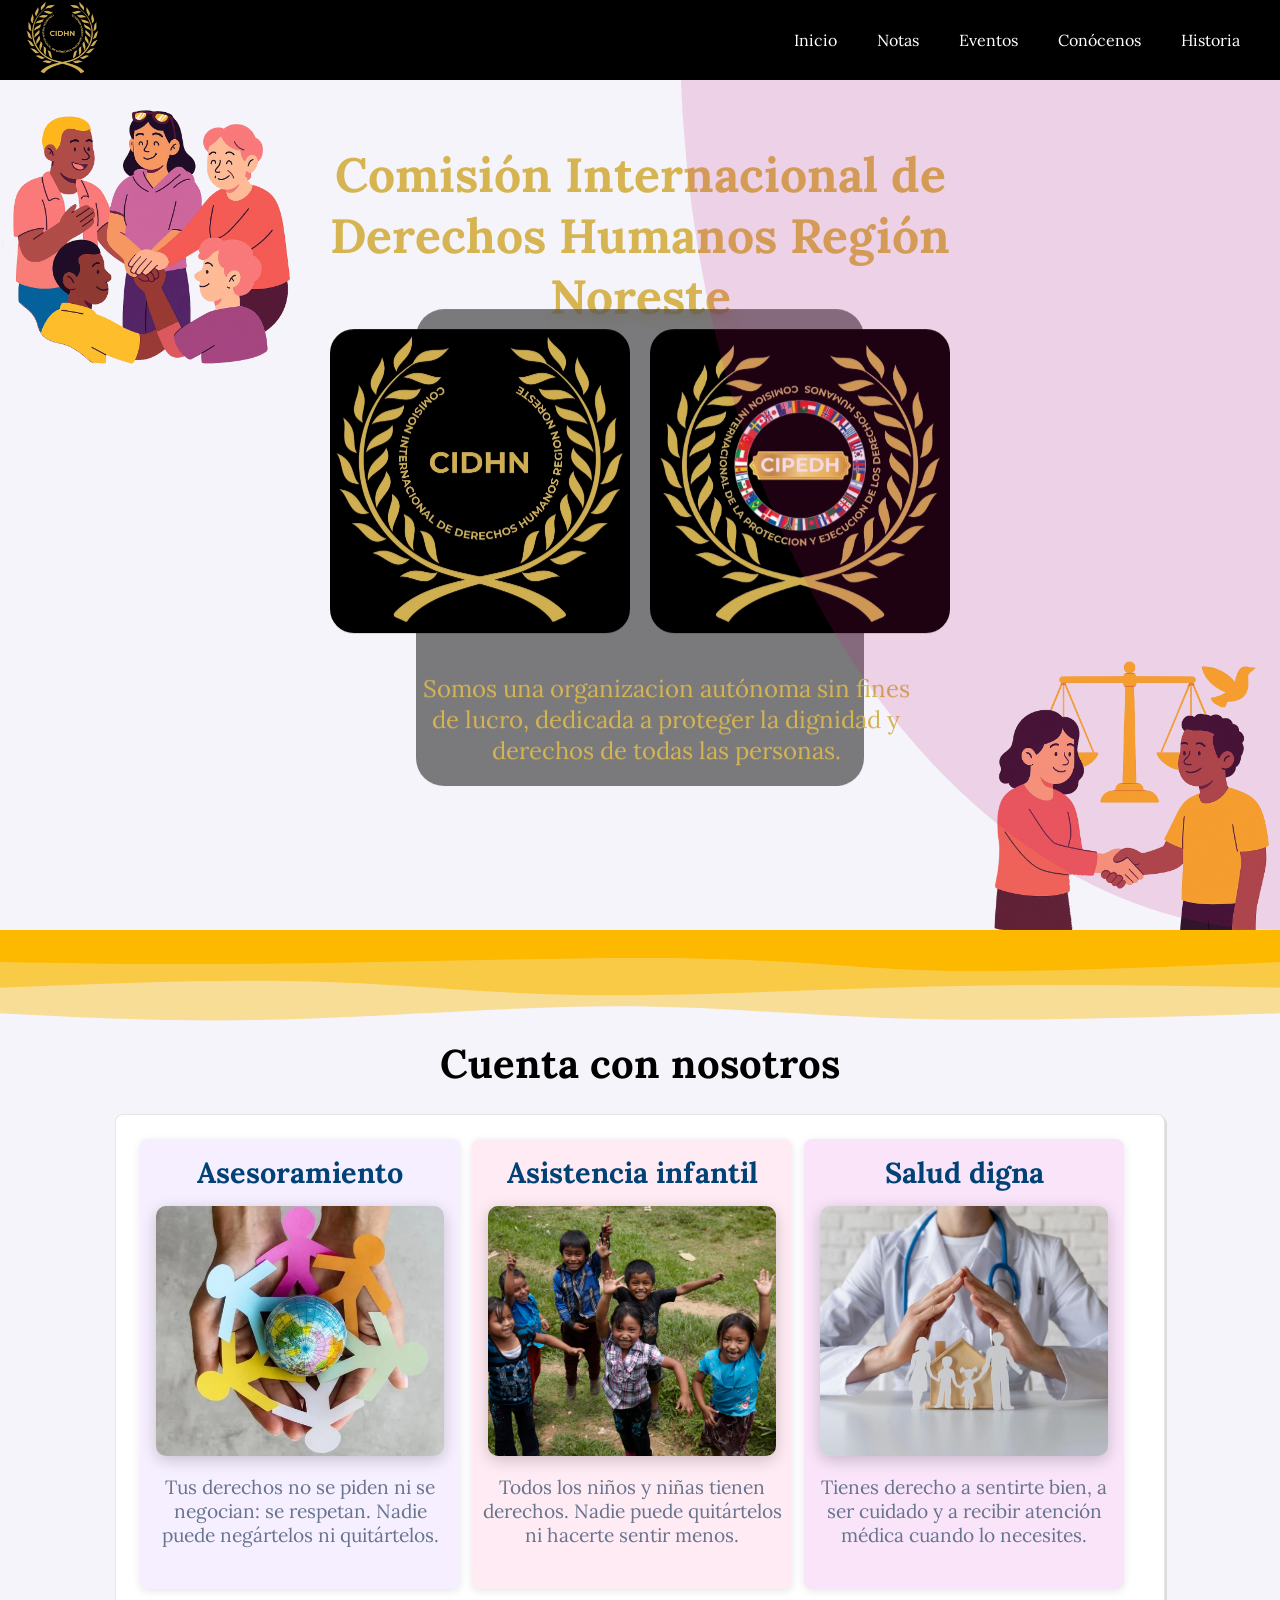
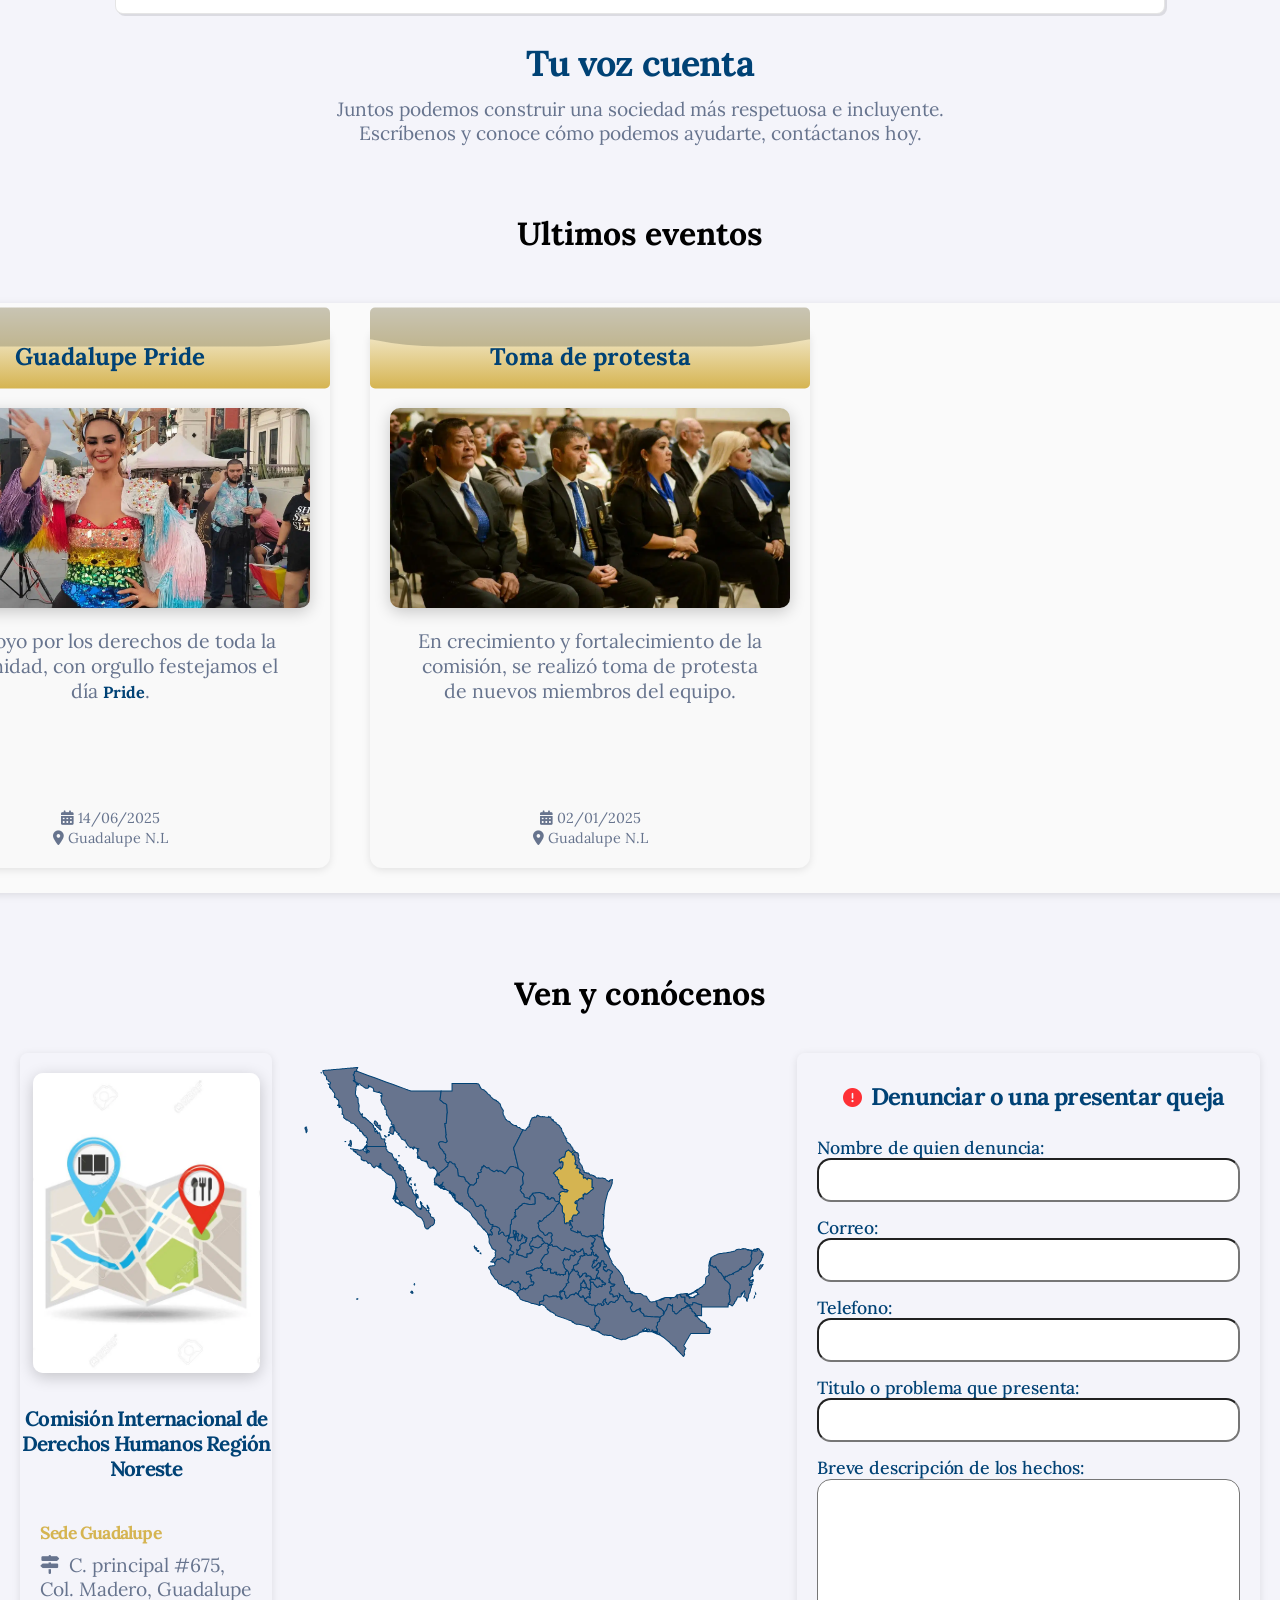
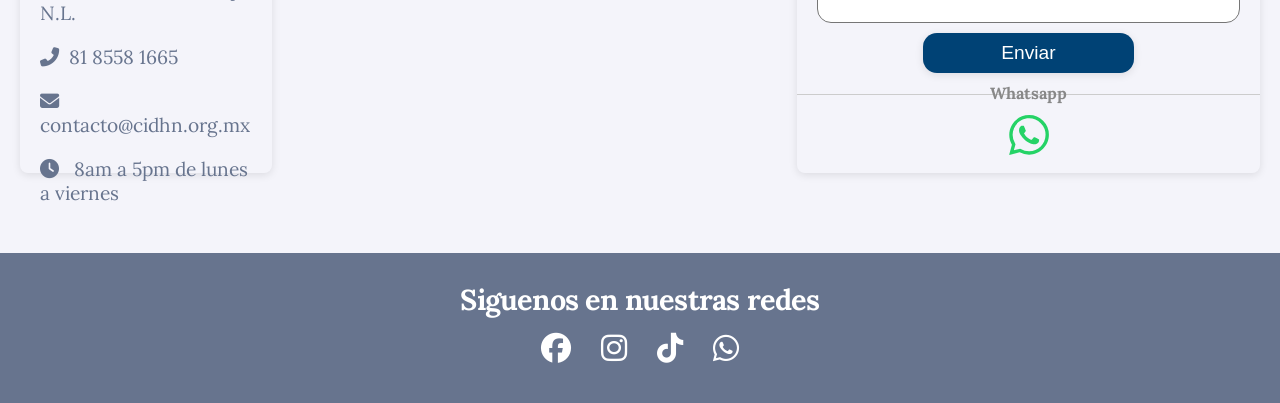
==== commit edec9aff: "img optimizado" ====
--- a/index.html
+++ b/index.html
@@ -60,7 +60,7 @@
     <!-- Portada -->
     <section id="portada" class="Portada">
         <img id="portada1" src="./src/public/img/Portada/Respeto.webp" alt="">
-        <img id="portada2" src="./src/public/img/Portada/Justicia.png" alt="">
+        <img id="portada2" src="./src/public/img/Portada/Justicia.webp" alt="">
 
         <h1 class="Titulo">Comisión Internacional de Derechos Humanos Región Noreste</h1>
 
@@ -106,18 +106,18 @@
         <div class="galeria">
             <div class="item" id="card1">
                 <h1>Asesoramiento</h1>
-                <img src="./src/public/img/cards/derechos.jpg" alt="">
+                <img src="./src/public/img/cards/derechos.webp" alt="">
                 <p>Tus derechos no se piden ni se negocian: se respetan. Nadie puede negártelos ni quitártelos.</p>
             </div>
 
             <div class="item" id="card2">
                 <h1>Asistencia infantil</h1>
-                <img src="./src/public/img/cards/niños.jpg" alt="">
+                <img src="./src/public/img/cards/niños.webp" alt="">
                 <p>Todos los niños y niñas tienen derechos. Nadie puede quitártelos ni hacerte sentir menos.</p>
             </div>
             <div class="item" id="card3">
                 <h1>Salud digna</h1>
-                <img src="./src/public/img/cards/salud.jpg" alt="">
+                <img src="./src/public/img/cards/salud.webp" alt="">
                 <p>Tienes derecho a sentirte bien, a ser cuidado y a recibir atención médica cuando lo necesites.</p>
             </div> 
         </div>
@@ -144,7 +144,7 @@
                     <h2 class="titulo">Guadalupe Pride</h2>
                 </div>
                 <div class="contenido-nota">
-                    <img src="./src/public/img/historias/h1.jpg" alt="">
+                    <img src="./src/public/img/historias/h1.webp" alt="">
                     <p>En apoyo por los derechos de toda la comunidad, con orgullo festejamos el día <span>Pride</span>.
                     </p>
 
@@ -161,7 +161,7 @@
                     <h2 class="titulo">Toma de protesta</h2>
                 </div>
                 <div class="contenido-nota">
-                    <img src="./src/public/img/historias/h2.jpg" alt="">
+                    <img src="./src/public/img/historias/h2.webp" alt="">
                     <p>En crecimiento y fortalecimiento de la comisión, se realizó toma de protesta de nuevos miembros
                         del equipo.
                     </p>
@@ -185,7 +185,7 @@
         <div class="container">
             <div class="item">
                 <div class="datos">
-                    <img class="local" src="./src/public/img/lugar.jpg" alt="">
+                    <img class="local" src="./src/public/img/lugar.webp" alt="">
 
                     <h3>Comisión Internacional de Derechos Humanos Región Noreste </h3>
                     <h4>Sede Guadalupe</h4>
